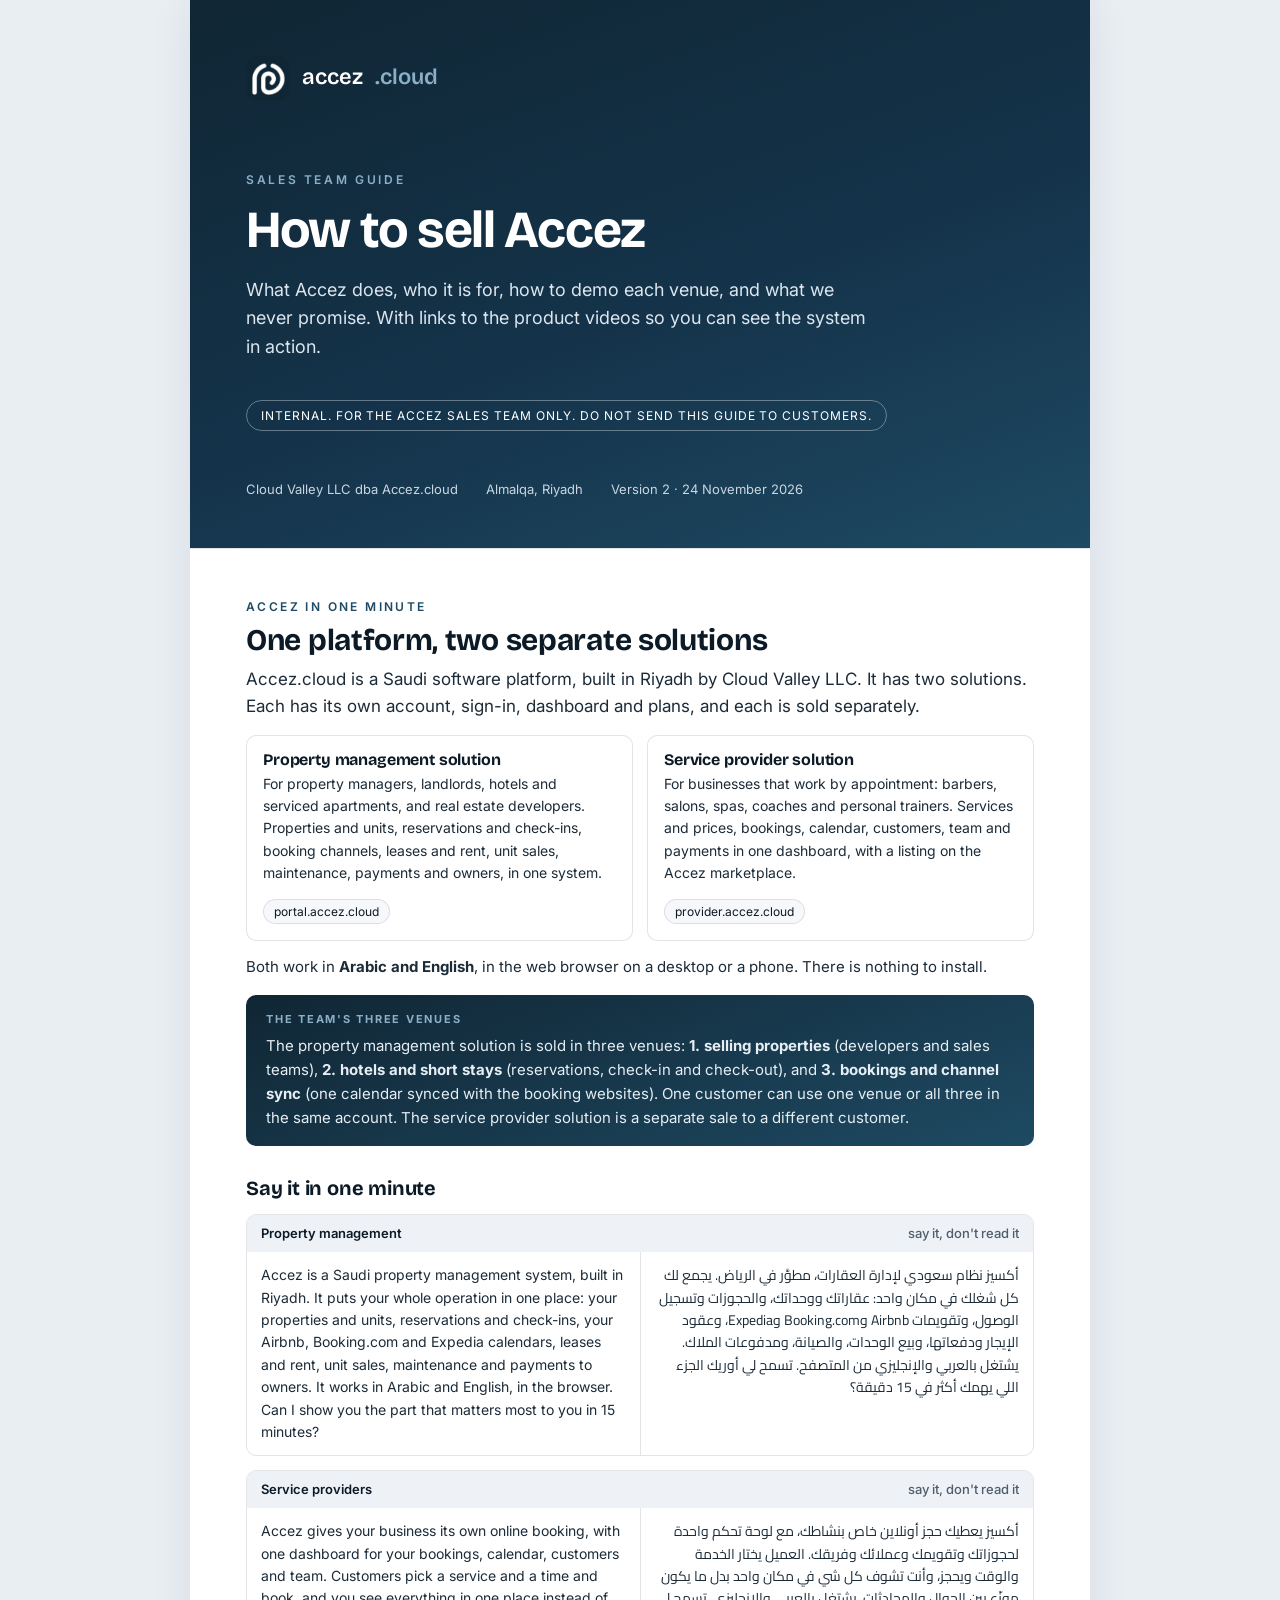
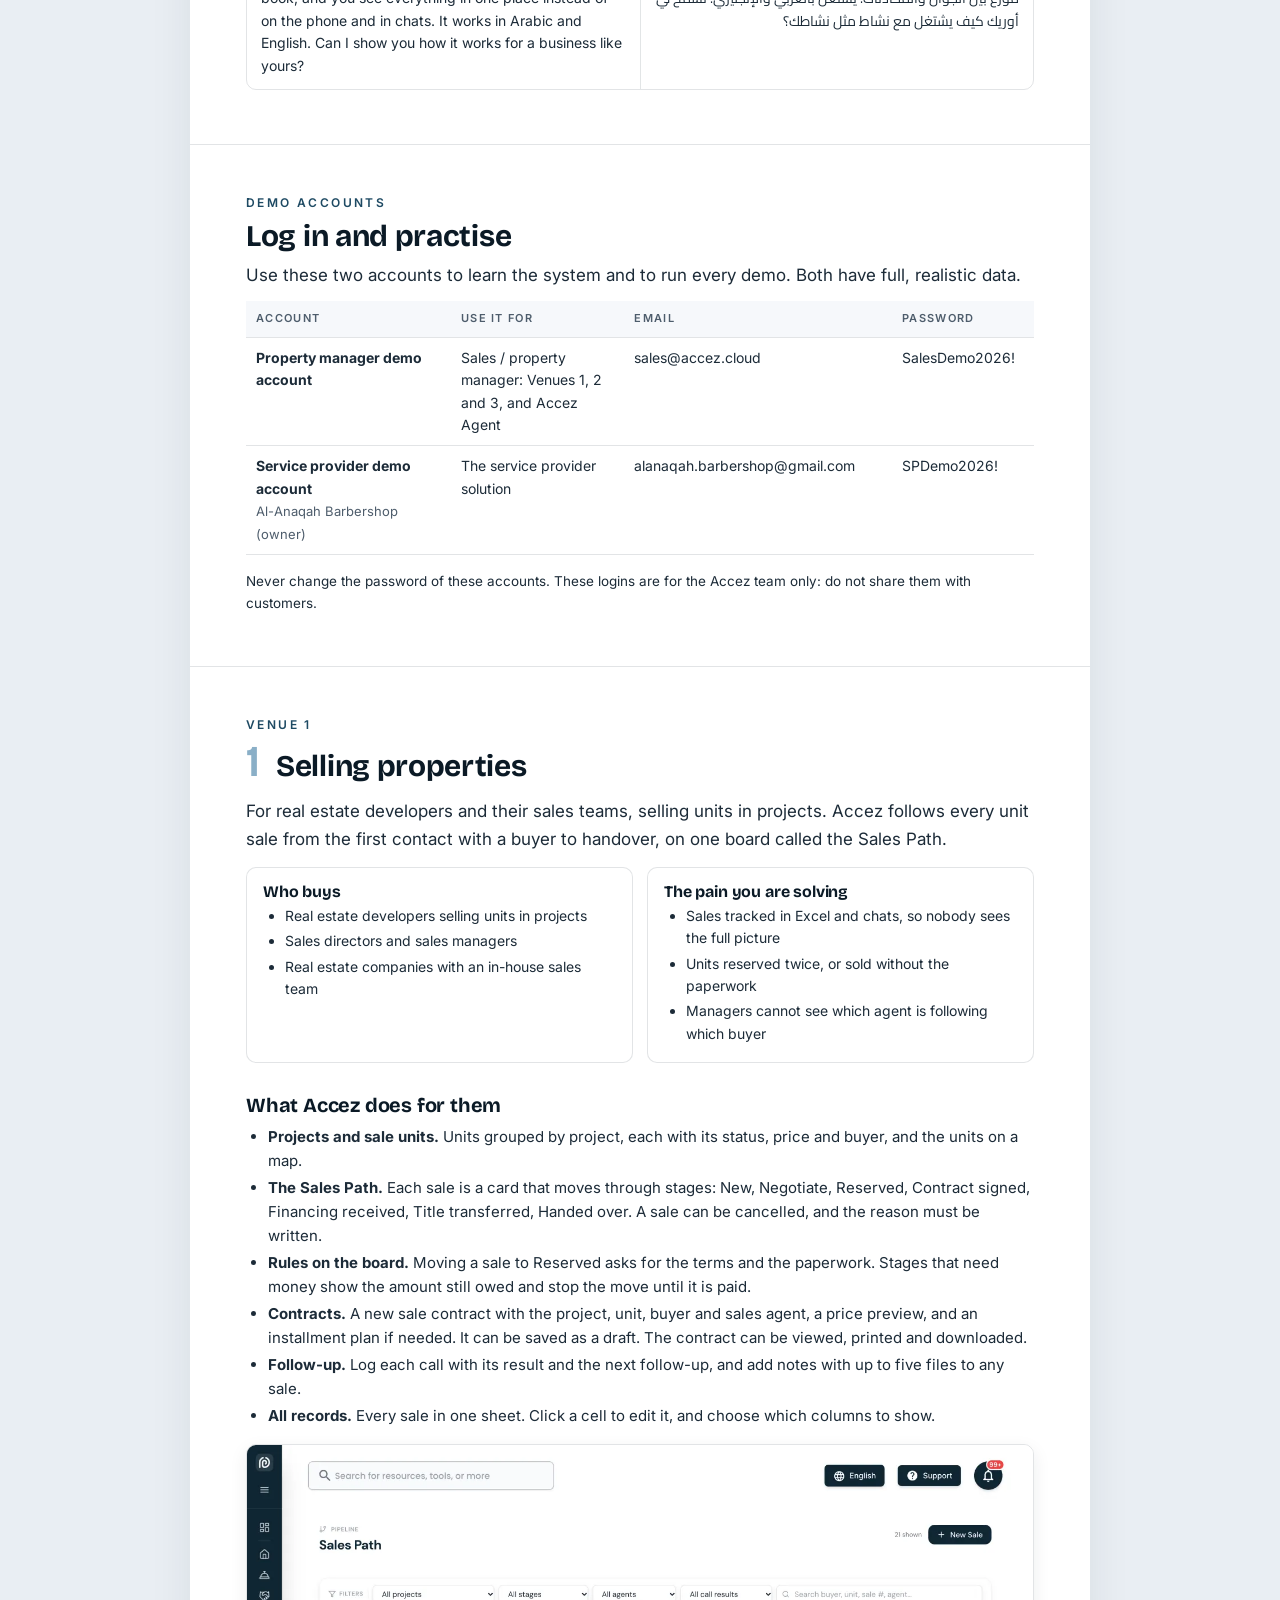
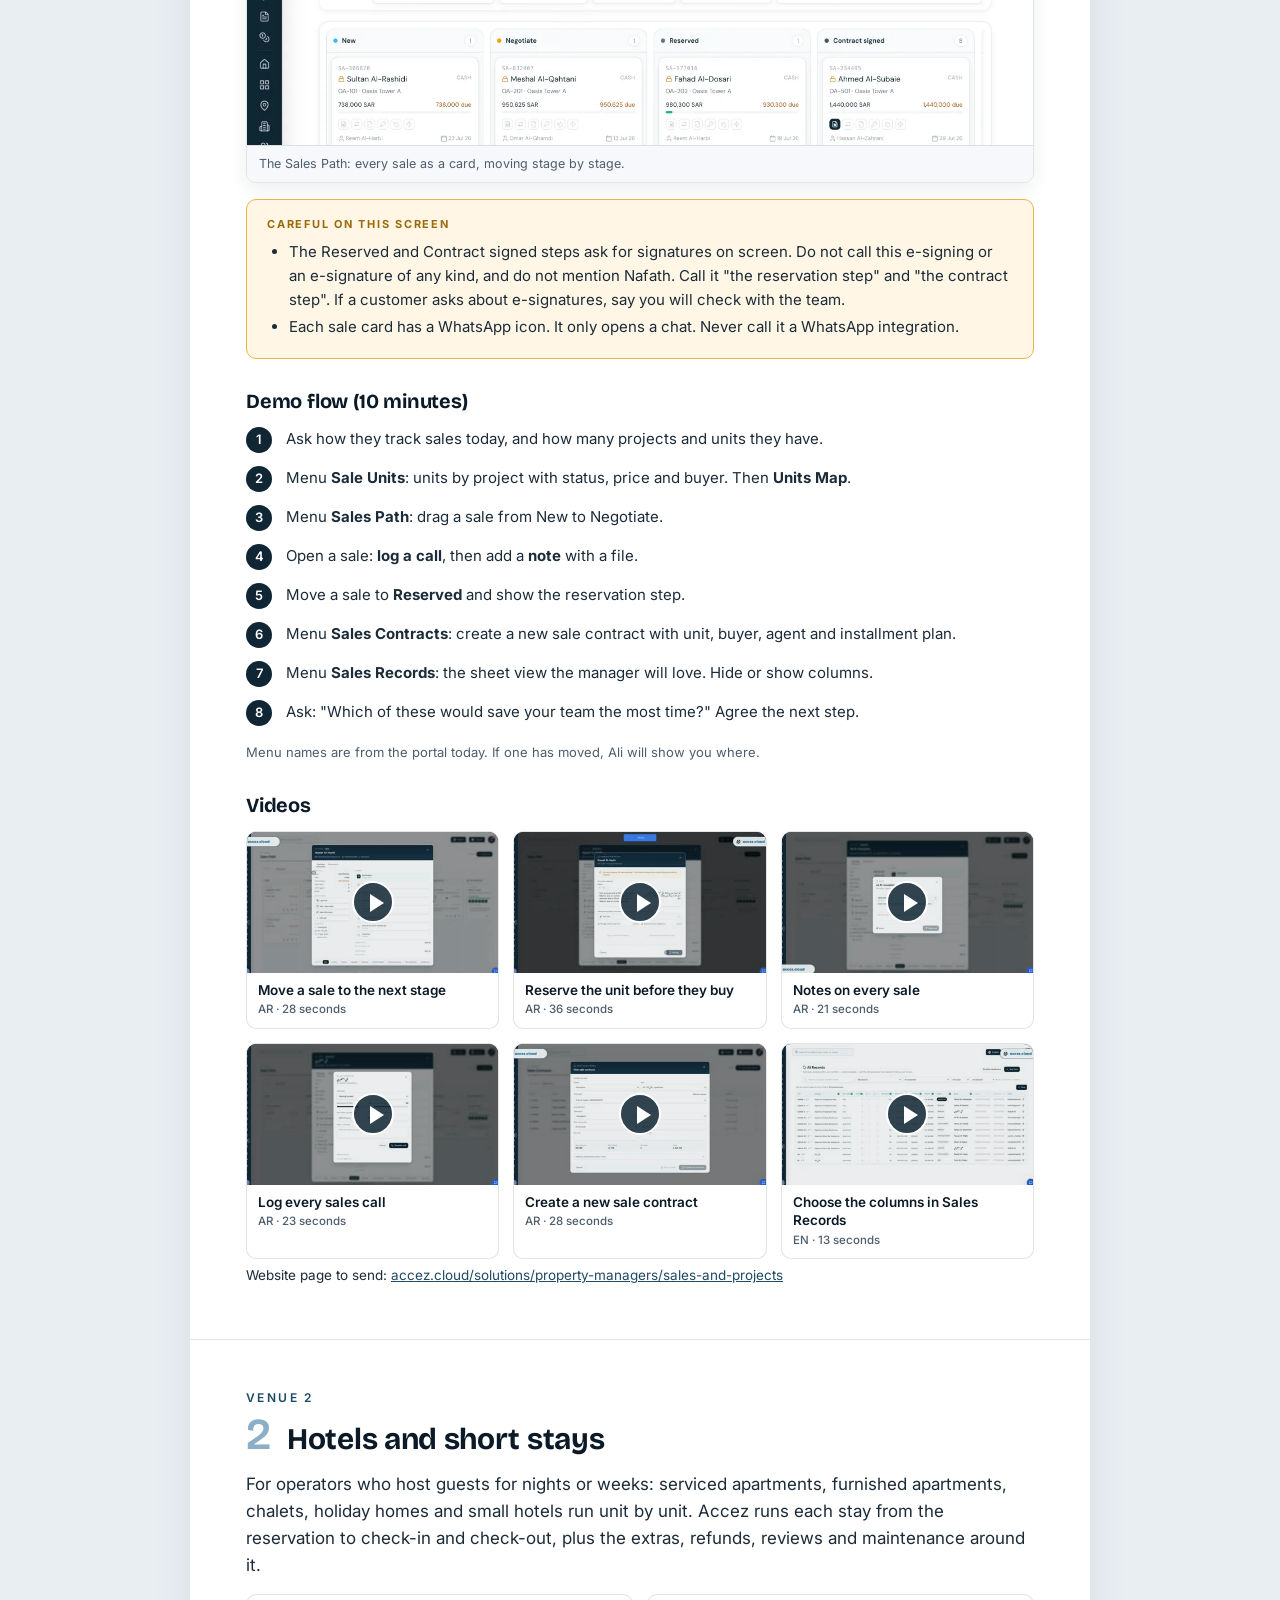
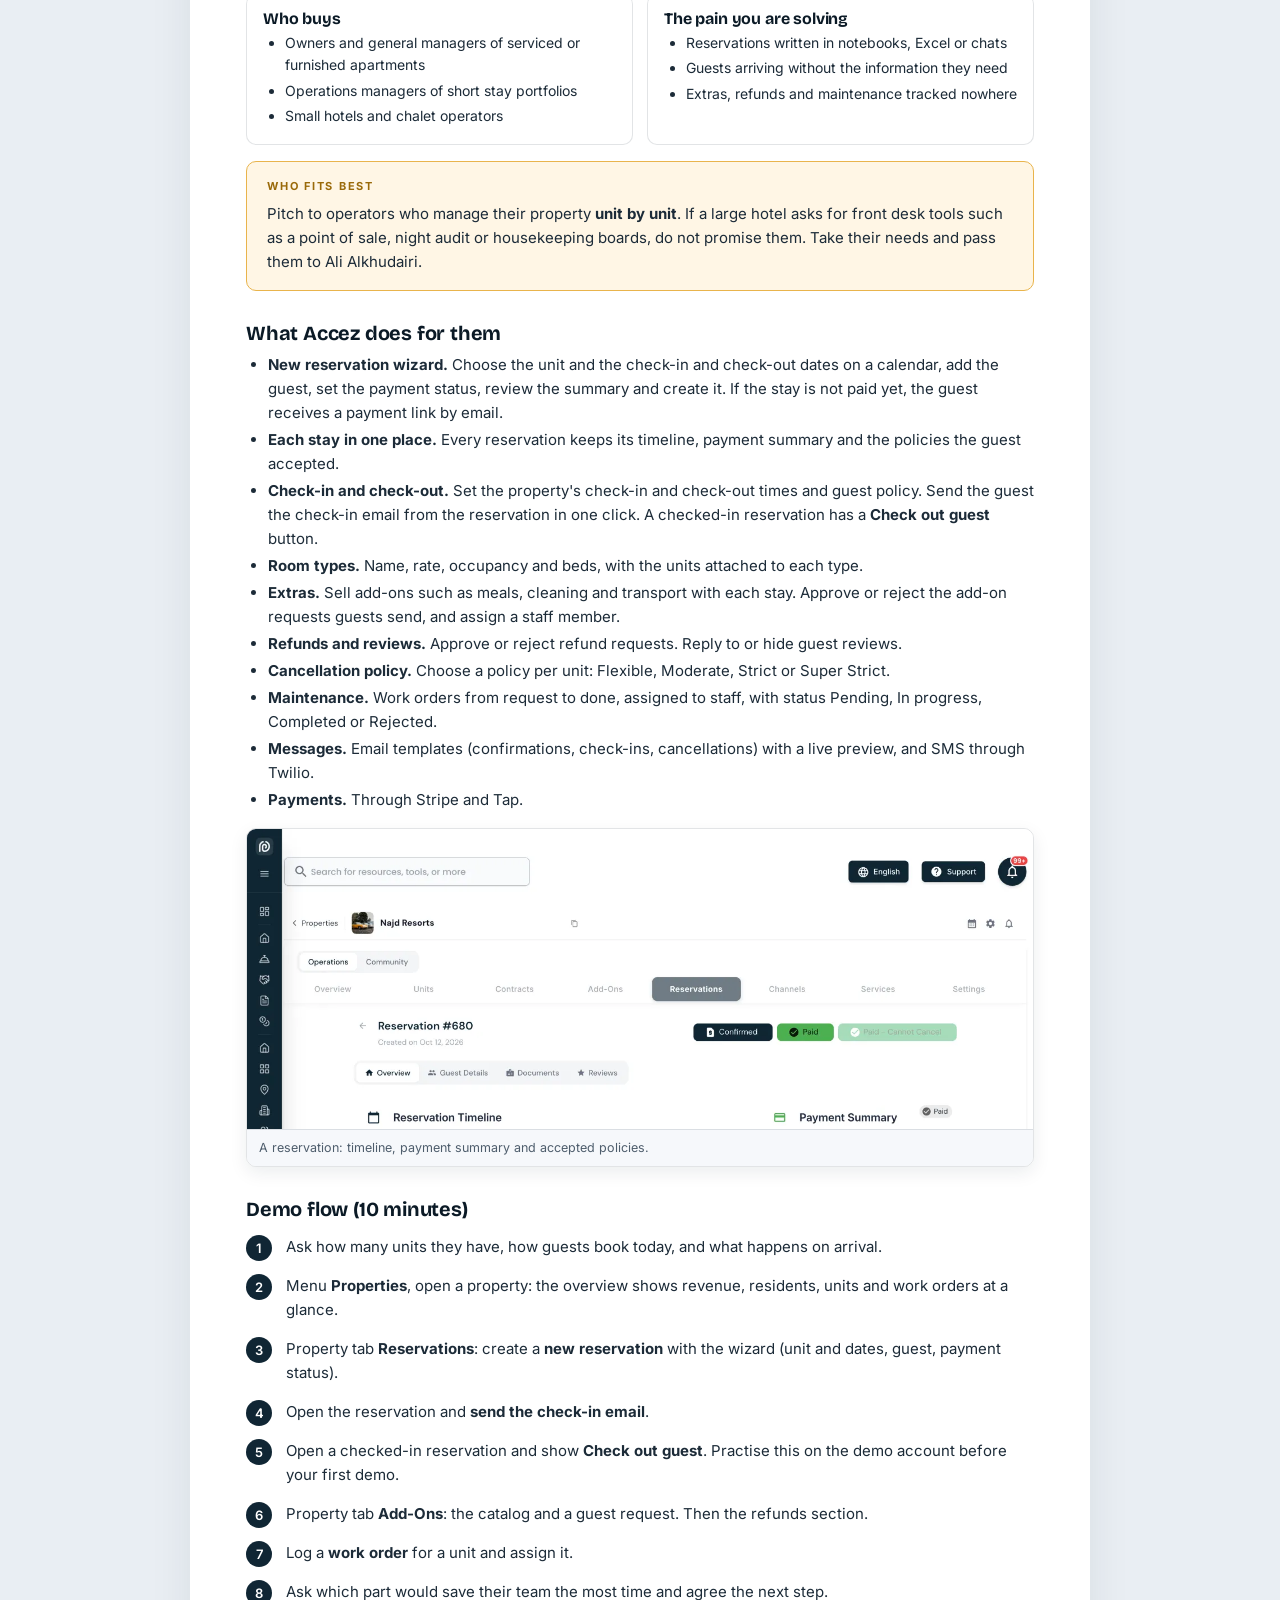
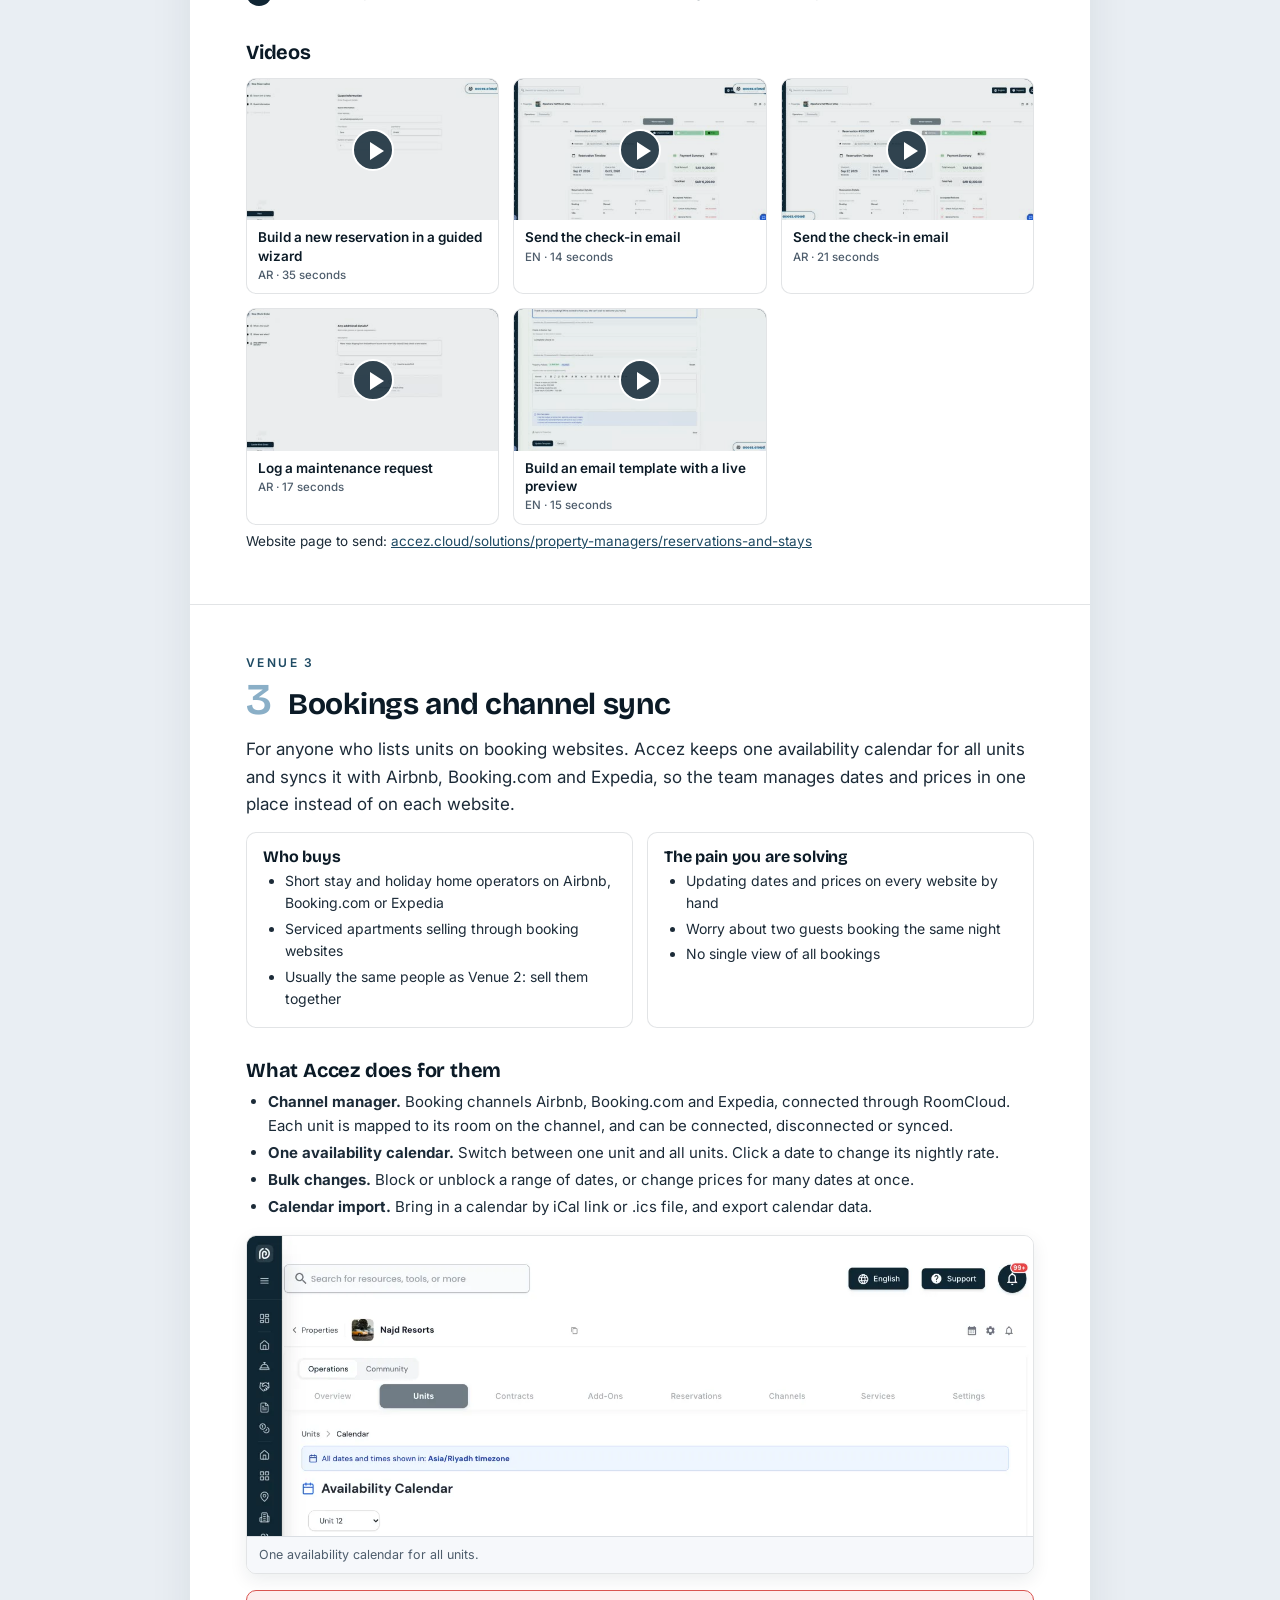
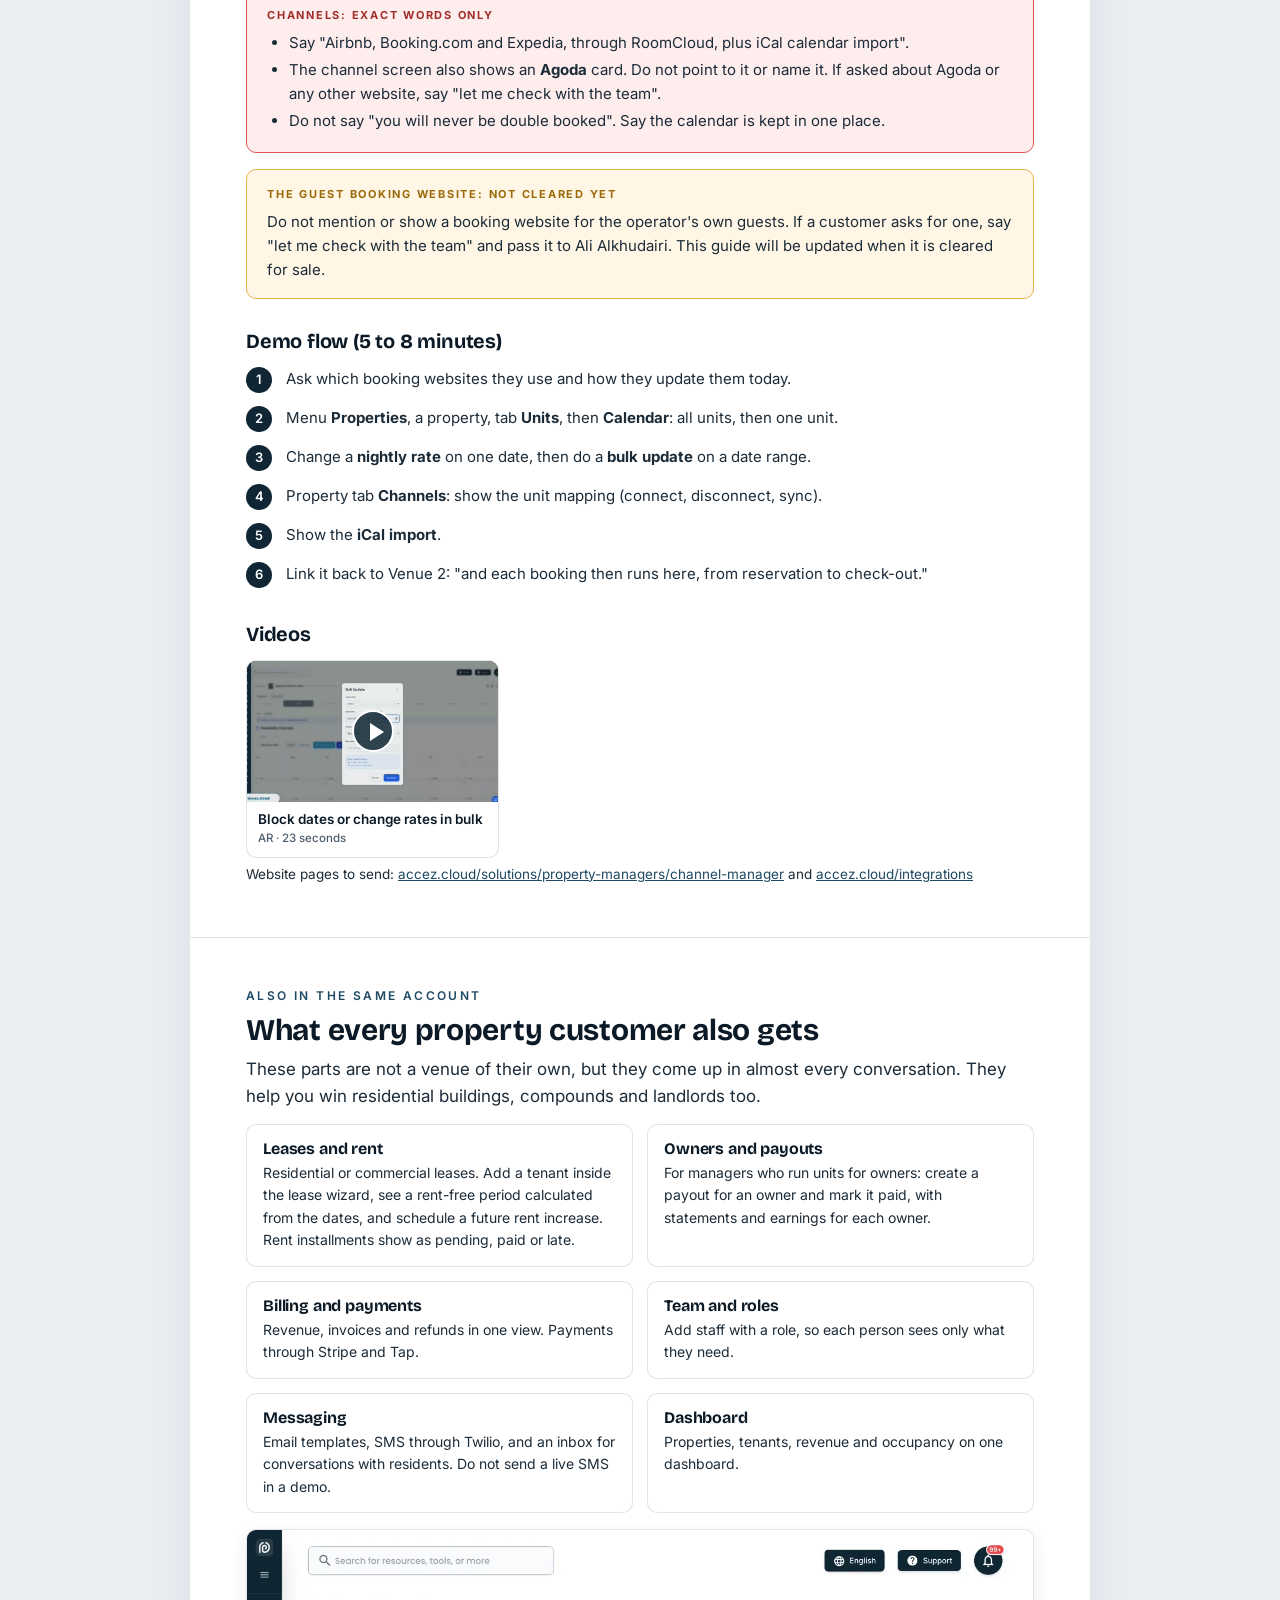
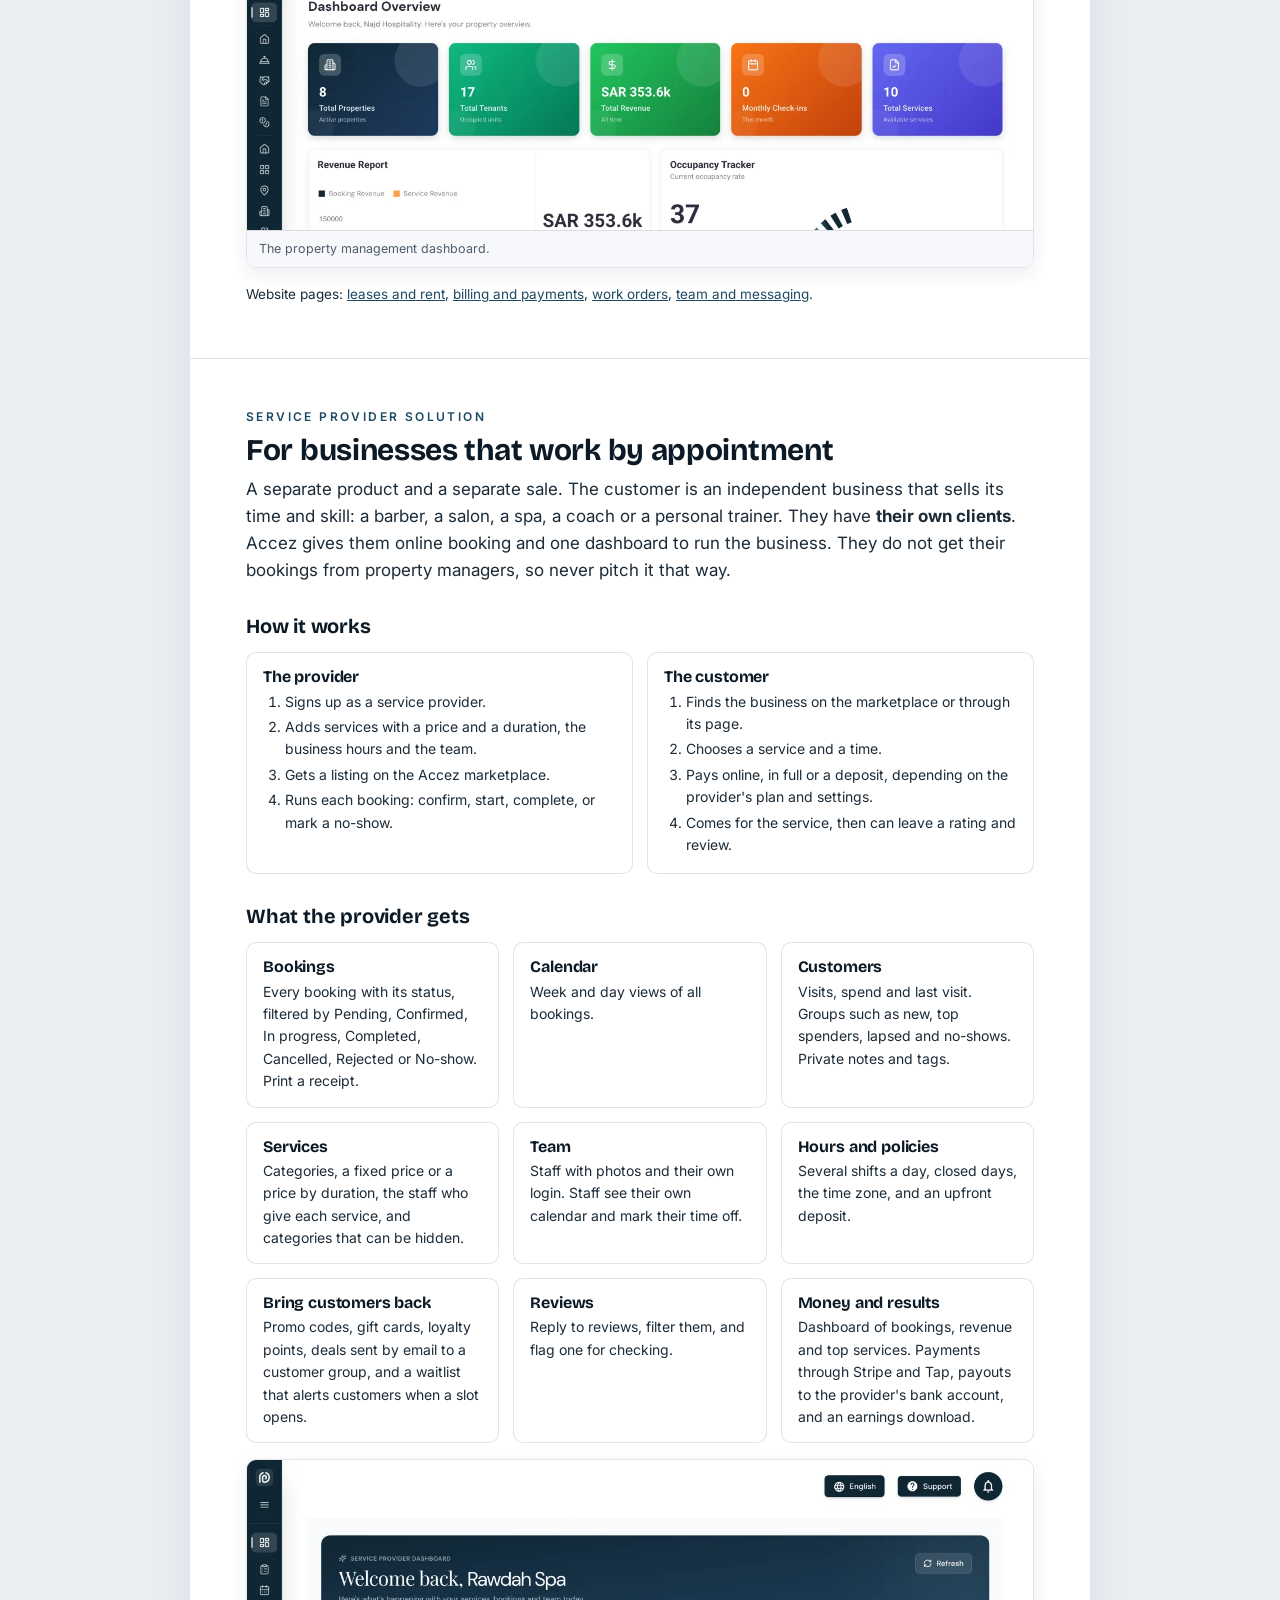
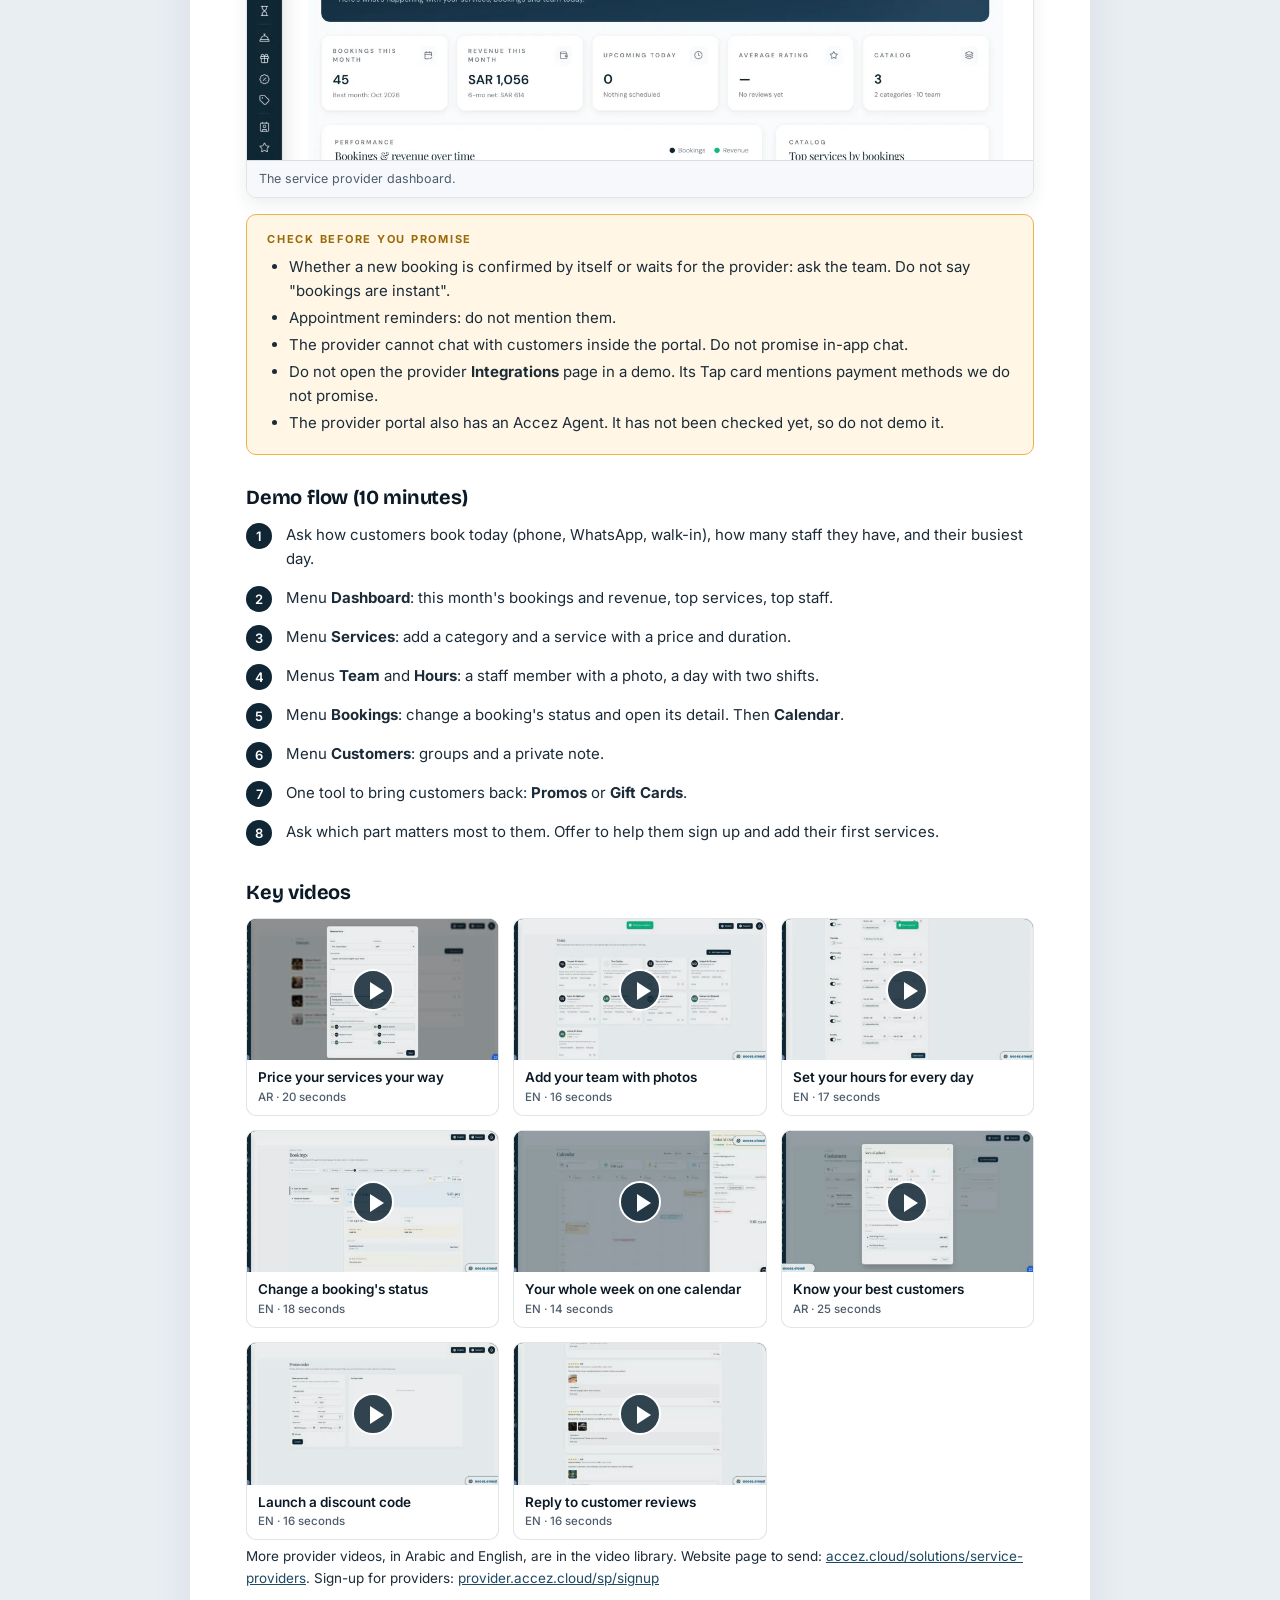
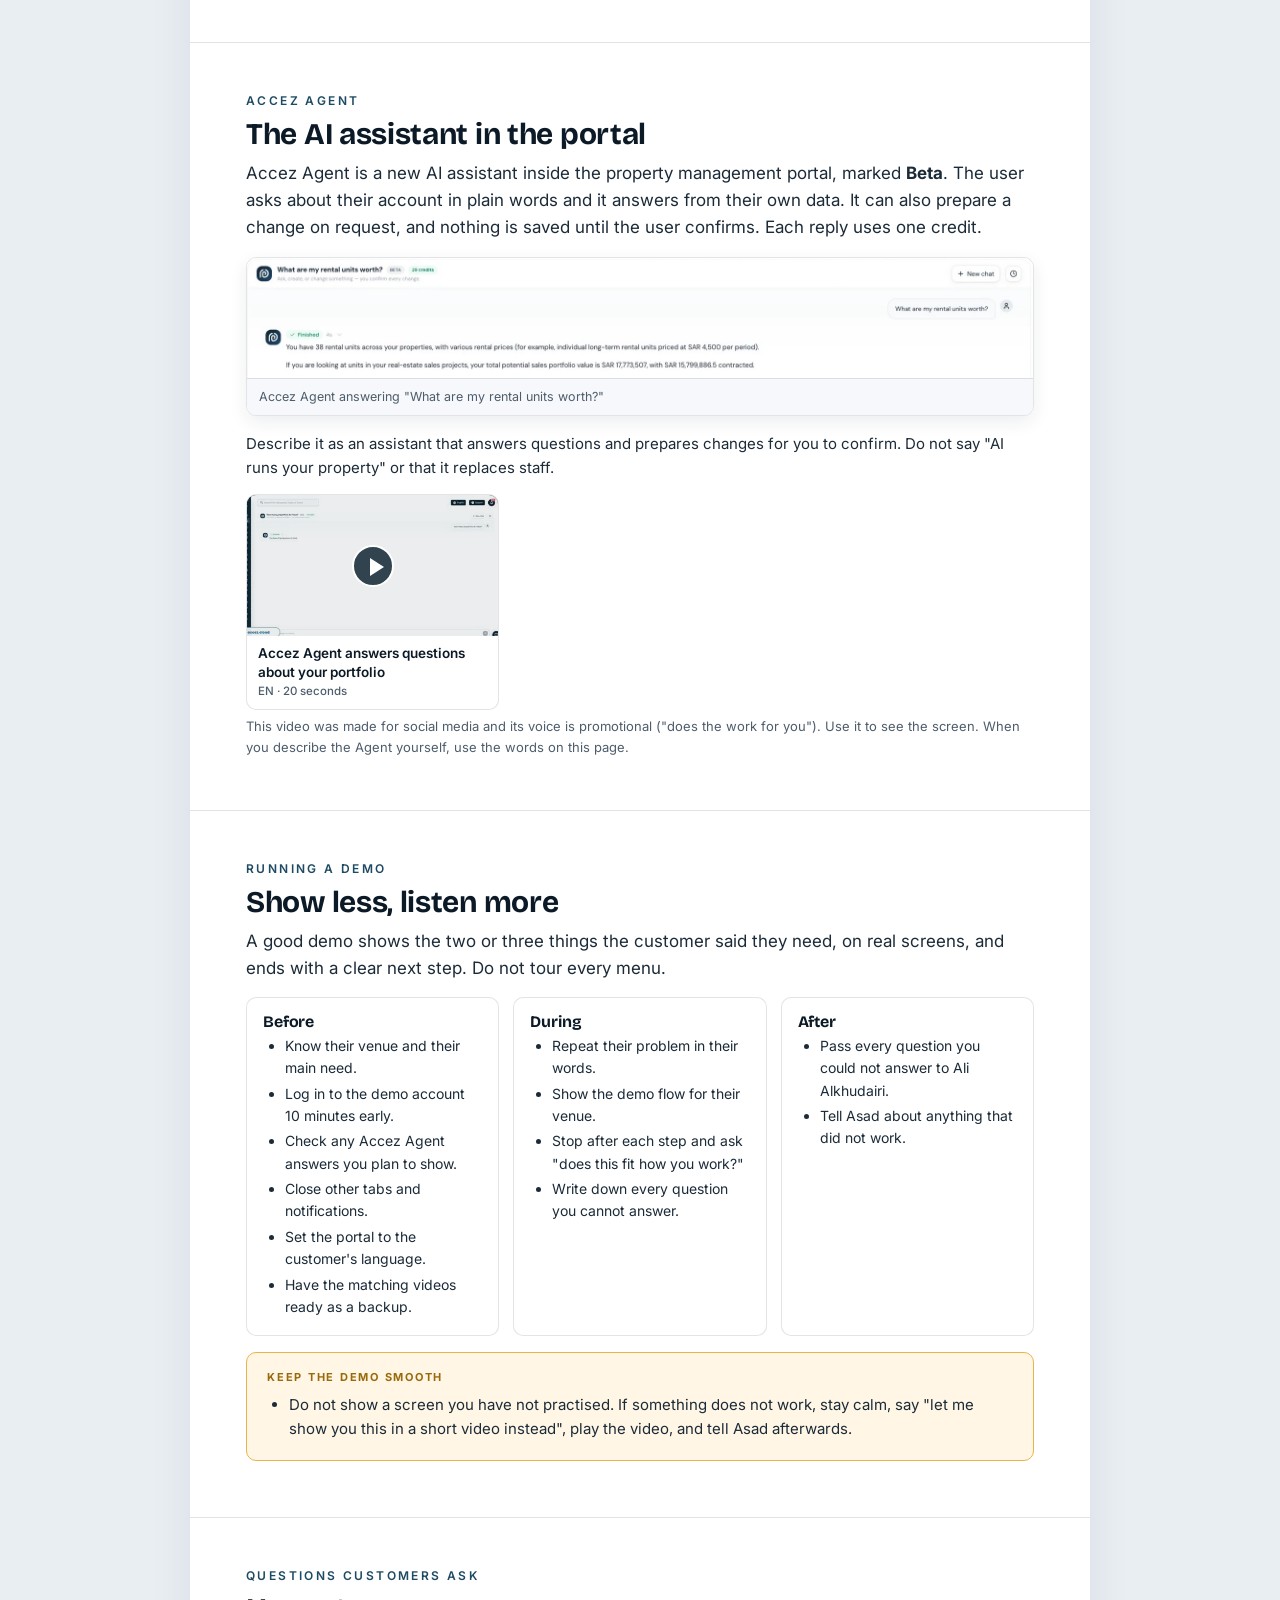
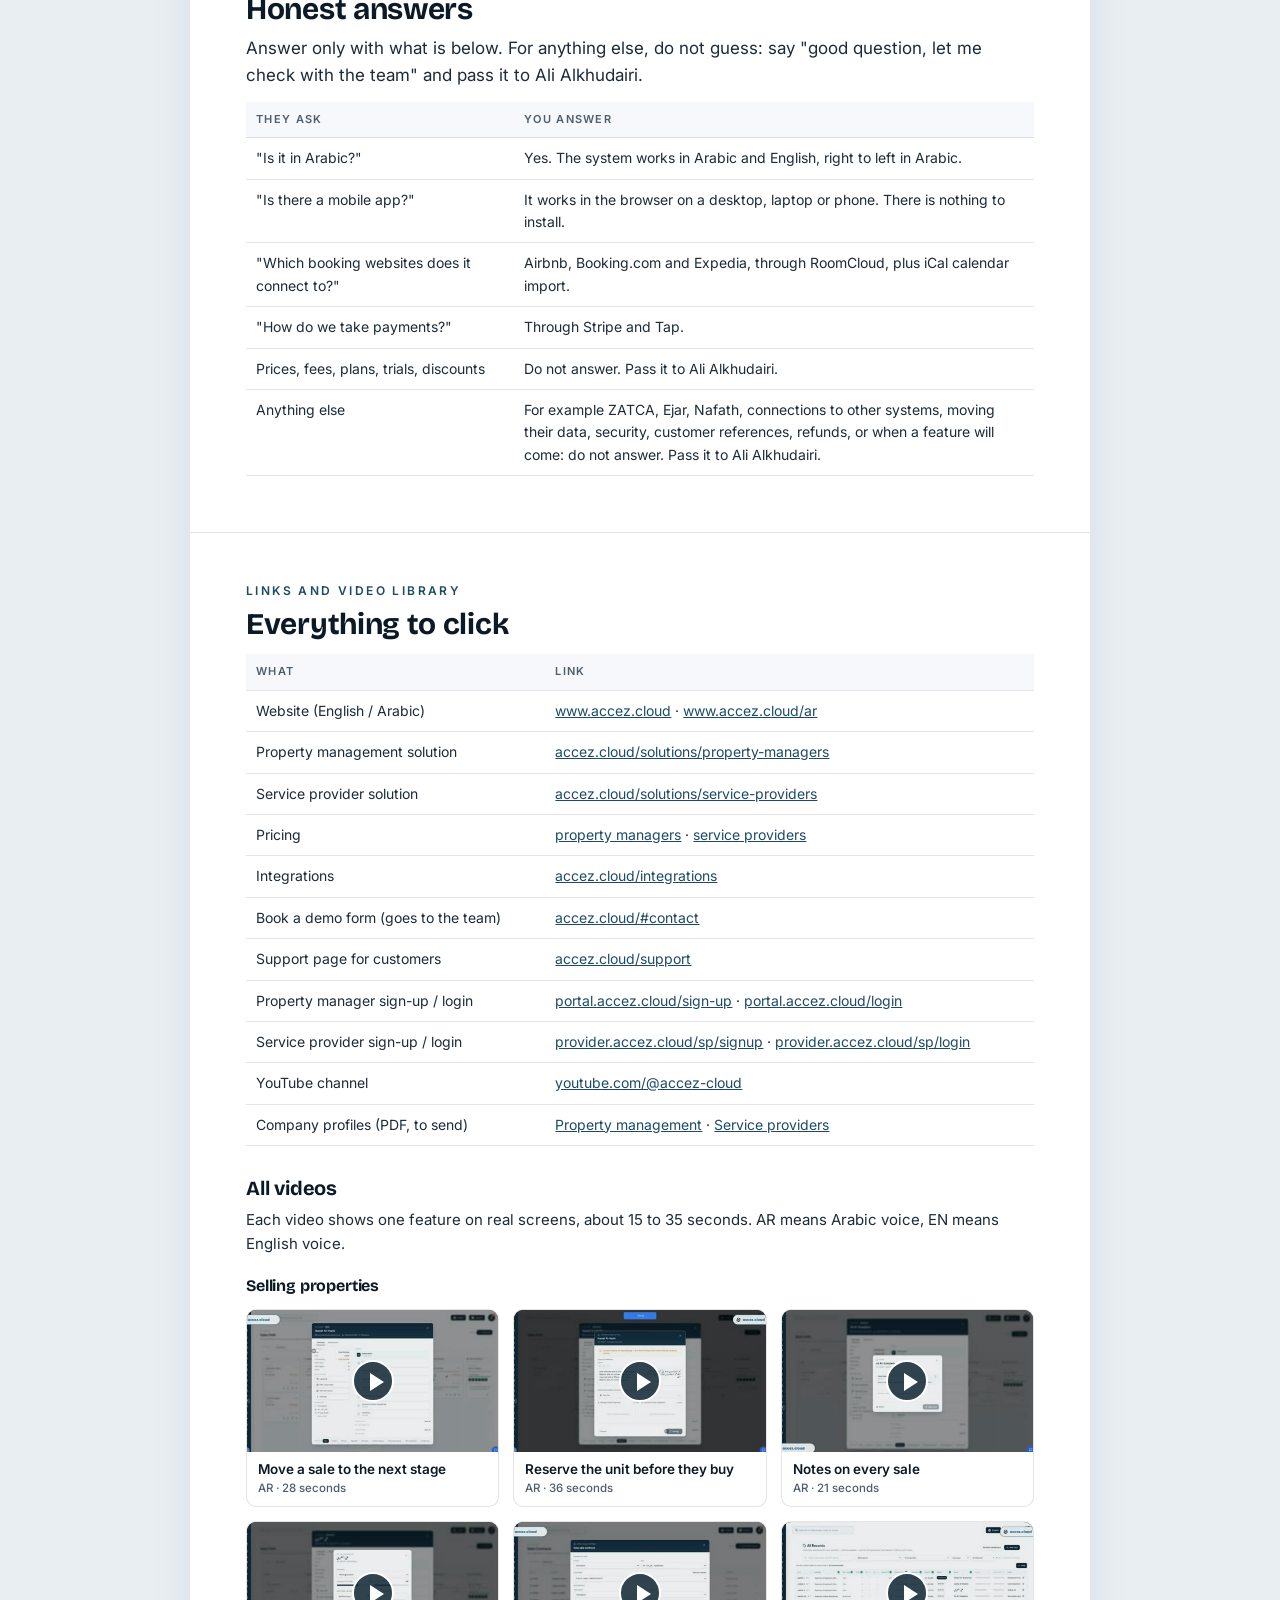
==== index.html @ d5d7dbd1 "Publish the sales guide as index.html with its screenshots and company profiles Co-Authored-By: Clau" ====
<!doctype html>
<html lang="en">
<head>
<meta charset="utf-8">
<meta name="viewport" content="width=device-width, initial-scale=1">
<title>Accez Sales Guide</title>
<link rel="stylesheet" href="assets/guide.css">
</head>
<body>
<div class="doc">

<!-- COVER -->
<header class="cover">
  <div class="brand"><img src="assets/accez-logo.png" alt="">accez<span>.cloud</span></div>
  <div class="eyebrow">Sales team guide</div>
  <h1>How to sell Accez</h1>
  <p class="lead">What Accez does, who it is for, how to demo each venue, and what we never promise. With links to the product videos so you can see the system in action.</p>
  <div class="internal">Internal. For the Accez sales team only. Do not send this guide to customers.</div>
  <div class="meta"><span>Cloud Valley LLC dba Accez.cloud</span><span>Almalqa, Riyadh</span><span>Version 2 · 24 November 2026</span></div>
</header>

<!-- ONE MINUTE -->
<section class="chapter newpage" id="one-minute">
  <div class="kicker">Accez in one minute</div>
  <h2>One platform, two separate solutions</h2>
  <p class="intro">Accez.cloud is a Saudi software platform, built in Riyadh by Cloud Valley LLC. It has two solutions. Each has its own account, sign-in, dashboard and plans, and each is sold separately.</p>

  <div class="grid2">
    <div class="card">
      <h4>Property management solution</h4>
      <p>For property managers, landlords, hotels and serviced apartments, and real estate developers. Properties and units, reservations and check-ins, booking channels, leases and rent, unit sales, maintenance, payments and owners, in one system.</p>
      <p style="margin:0"><span class="pill">portal.accez.cloud</span></p>
    </div>
    <div class="card">
      <h4>Service provider solution</h4>
      <p>For businesses that work by appointment: barbers, salons, spas, coaches and personal trainers. Services and prices, bookings, calendar, customers, team and payments in one dashboard, with a listing on the Accez marketplace.</p>
      <p style="margin:0"><span class="pill">provider.accez.cloud</span></p>
    </div>
  </div>
  <p>Both work in <b>Arabic and English</b>, in the web browser on a desktop or a phone. There is nothing to install.</p>

  <div class="box navy">
    <span class="label">The team's three venues</span>
    <p style="margin:0">The property management solution is sold in three venues: <b>1. selling properties</b> (developers and sales teams), <b>2. hotels and short stays</b> (reservations, check-in and check-out), and <b>3. bookings and channel sync</b> (one calendar synced with the booking websites). One customer can use one venue or all three in the same account. The service provider solution is a separate sale to a different customer.</p>
  </div>

  <h3>Say it in one minute</h3>
  <div class="tpl"><div class="head">Property management <span>say it, don't read it</span></div><div class="cols">
    <div>Accez is a Saudi property management system, built in Riyadh. It puts your whole operation in one place: your properties and units, reservations and check-ins, your Airbnb, Booking.com and Expedia calendars, leases and rent, unit sales, maintenance and payments to owners. It works in Arabic and English, in the browser. Can I show you the part that matters most to you in 15 minutes?</div>
    <div lang="ar">أكسيز نظام سعودي لإدارة العقارات، مطوَّر في الرياض. يجمع لك كل شغلك في مكان واحد: عقاراتك ووحداتك، والحجوزات وتسجيل الوصول، وتقويمات Airbnb وBooking.com وExpedia، وعقود الإيجار ودفعاتها، وبيع الوحدات، والصيانة، ومدفوعات الملاك. يشتغل بالعربي والإنجليزي من المتصفح. تسمح لي أوريك الجزء اللي يهمك أكثر في 15 دقيقة؟</div>
  </div></div>
  <div class="tpl"><div class="head">Service providers <span>say it, don't read it</span></div><div class="cols">
    <div>Accez gives your business its own online booking, with one dashboard for your bookings, calendar, customers and team. Customers pick a service and a time and book, and you see everything in one place instead of on the phone and in chats. It works in Arabic and English. Can I show you how it works for a business like yours?</div>
    <div lang="ar">أكسيز يعطيك حجز أونلاين خاص بنشاطك، مع لوحة تحكم واحدة لحجوزاتك وتقويمك وعملائك وفريقك. العميل يختار الخدمة والوقت ويحجز، وأنت تشوف كل شي في مكان واحد بدل ما يكون موزّع بين الجوال والمحادثات. يشتغل بالعربي والإنجليزي. تسمح لي أوريك كيف يشتغل مع نشاط مثل نشاطك؟</div>
  </div></div>
</section>

<!-- DEMO ACCOUNTS -->
<section class="chapter" id="accounts">
  <div class="kicker">Demo accounts</div>
  <h2>Log in and practise</h2>
  <p class="intro">Use these two accounts to learn the system and to run every demo. Both have full, realistic data.</p>
  <table>
    <tr><th style="width:26%">Account</th><th style="width:22%">Use it for</th><th>Email</th><th style="width:18%">Password</th></tr>
    <tr><td><b>Property manager demo account</b></td><td>Sales / property manager: Venues 1, 2 and 3, and Accez Agent</td><td>sales@accez.cloud</td><td>SalesDemo2026!</td></tr>
    <tr><td><b>Service provider demo account</b><br><span style="color:var(--muted);font-size:13px">Al-Anaqah Barbershop (owner)</span></td><td>The service provider solution</td><td>alanaqah.barbershop@gmail.com</td><td>SPDemo2026!</td></tr>
  </table>
  <p style="font-size:13.5px">Never change the password of these accounts. These logins are for the Accez team only: do not share them with customers.</p>
</section>

<!-- VENUE 1 -->
<section class="chapter newpage" id="venue1">
  <div class="kicker">Venue 1</div>
  <div class="venue"><span class="num">1</span><h2>Selling properties</h2></div>
  <p class="intro">For real estate developers and their sales teams, selling units in projects. Accez follows every unit sale from the first contact with a buyer to handover, on one board called the Sales Path.</p>

  <div class="grid2">
    <div class="card"><h4>Who buys</h4><ul><li>Real estate developers selling units in projects</li><li>Sales directors and sales managers</li><li>Real estate companies with an in-house sales team</li></ul></div>
    <div class="card"><h4>The pain you are solving</h4><ul><li>Sales tracked in Excel and chats, so nobody sees the full picture</li><li>Units reserved twice, or sold without the paperwork</li><li>Managers cannot see which agent is following which buyer</li></ul></div>
  </div>

  <h3>What Accez does for them</h3>
  <ul>
    <li><b>Projects and sale units.</b> Units grouped by project, each with its status, price and buyer, and the units on a map.</li>
    <li><b>The Sales Path.</b> Each sale is a card that moves through stages: New, Negotiate, Reserved, Contract signed, Financing received, Title transferred, Handed over. A sale can be cancelled, and the reason must be written.</li>
    <li><b>Rules on the board.</b> Moving a sale to Reserved asks for the terms and the paperwork. Stages that need money show the amount still owed and stop the move until it is paid.</li>
    <li><b>Contracts.</b> A new sale contract with the project, unit, buyer and sales agent, a price preview, and an installment plan if needed. It can be saved as a draft. The contract can be viewed, printed and downloaded.</li>
    <li><b>Follow-up.</b> Log each call with its result and the next follow-up, and add notes with up to five files to any sale.</li>
    <li><b>All records.</b> Every sale in one sheet. Click a cell to edit it, and choose which columns to show.</li>
  </ul>
  <div class="shot"><img src="assets/shots/pm-en-sales-path.webp" alt=""><div class="caption">The Sales Path: every sale as a card, moving stage by stage.</div></div>

  <div class="box warn"><span class="label">Careful on this screen</span><ul style="margin:0"><li>The Reserved and Contract signed steps ask for signatures on screen. Do not call this e-signing or an e-signature of any kind, and do not mention Nafath. Call it "the reservation step" and "the contract step". If a customer asks about e-signatures, say you will check with the team.</li><li>Each sale card has a WhatsApp icon. It only opens a chat. Never call it a WhatsApp integration.</li></ul></div>

  <h3>Demo flow (10 minutes)</h3>
  <ol class="steps">
    <li>Ask how they track sales today, and how many projects and units they have.</li>
    <li>Menu <b>Sale Units</b>: units by project with status, price and buyer. Then <b>Units Map</b>.</li>
    <li>Menu <b>Sales Path</b>: drag a sale from New to Negotiate.</li>
    <li>Open a sale: <b>log a call</b>, then add a <b>note</b> with a file.</li>
    <li>Move a sale to <b>Reserved</b> and show the reservation step.</li>
    <li>Menu <b>Sales Contracts</b>: create a new sale contract with unit, buyer, agent and installment plan.</li>
    <li>Menu <b>Sales Records</b>: the sheet view the manager will love. Hide or show columns.</li>
    <li>Ask: "Which of these would save your team the most time?" Agree the next step.</li>
  </ol>
  <p style="font-size:13px;color:var(--muted)">Menu names are from the portal today. If one has moved, Ali will show you where.</p>

  <h3>Videos</h3>
  <div class="videos">
    <a class="vid" href="videos/pm-02-sale-stages-ar.mp4"><span class="thumb"><img src="assets/thumbs/pm-02-sale-stages-ar.jpg" alt=""><span class="play"></span></span><span class="vt">Move a sale to the next stage<span class="vm">AR · 28 seconds</span></span></a>
    <a class="vid" href="videos/pm-03-reserve-unit-ar.mp4"><span class="thumb"><img src="assets/thumbs/pm-03-reserve-unit-ar.jpg" alt=""><span class="play"></span></span><span class="vt">Reserve the unit before they buy<span class="vm">AR · 36 seconds</span></span></a>
    <a class="vid" href="videos/pm-04-sale-notes-ar.mp4"><span class="thumb"><img src="assets/thumbs/pm-04-sale-notes-ar.jpg" alt=""><span class="play"></span></span><span class="vt">Notes on every sale<span class="vm">AR · 21 seconds</span></span></a>
    <a class="vid" href="videos/pm-07-log-a-call-ar.mp4"><span class="thumb"><img src="assets/thumbs/pm-07-log-a-call-ar.jpg" alt=""><span class="play"></span></span><span class="vt">Log every sales call<span class="vm">AR · 23 seconds</span></span></a>
    <a class="vid" href="videos/pm-15-new-sale-contract-ar.mp4"><span class="thumb"><img src="assets/thumbs/pm-15-new-sale-contract-ar.jpg" alt=""><span class="play"></span></span><span class="vt">Create a new sale contract<span class="vm">AR · 28 seconds</span></span></a>
    <a class="vid" href="videos/pm-16-spreadsheet-columns-en.mp4"><span class="thumb"><img src="assets/thumbs/pm-16-spreadsheet-columns-en.jpg" alt=""><span class="play"></span></span><span class="vt">Choose the columns in Sales Records<span class="vm">EN · 13 seconds</span></span></a>
  </div>
  <p style="font-size:13.5px">Website page to send: <a href="https://www.accez.cloud/solutions/property-managers/sales-and-projects/">accez.cloud/solutions/property-managers/sales-and-projects</a></p>
</section>

<!-- VENUE 2 -->
<section class="chapter newpage" id="venue2">
  <div class="kicker">Venue 2</div>
  <div class="venue"><span class="num">2</span><h2>Hotels and short stays</h2></div>
  <p class="intro">For operators who host guests for nights or weeks: serviced apartments, furnished apartments, chalets, holiday homes and small hotels run unit by unit. Accez runs each stay from the reservation to check-in and check-out, plus the extras, refunds, reviews and maintenance around it.</p>

  <div class="grid2">
    <div class="card"><h4>Who buys</h4><ul><li>Owners and general managers of serviced or furnished apartments</li><li>Operations managers of short stay portfolios</li><li>Small hotels and chalet operators</li></ul></div>
    <div class="card"><h4>The pain you are solving</h4><ul><li>Reservations written in notebooks, Excel or chats</li><li>Guests arriving without the information they need</li><li>Extras, refunds and maintenance tracked nowhere</li></ul></div>
  </div>

  <div class="box warn"><span class="label">Who fits best</span><p style="margin:0">Pitch to operators who manage their property <b>unit by unit</b>. If a large hotel asks for front desk tools such as a point of sale, night audit or housekeeping boards, do not promise them. Take their needs and pass them to Ali Alkhudairi.</p></div>

  <h3>What Accez does for them</h3>
  <ul>
    <li><b>New reservation wizard.</b> Choose the unit and the check-in and check-out dates on a calendar, add the guest, set the payment status, review the summary and create it. If the stay is not paid yet, the guest receives a payment link by email.</li>
    <li><b>Each stay in one place.</b> Every reservation keeps its timeline, payment summary and the policies the guest accepted.</li>
    <li><b>Check-in and check-out.</b> Set the property's check-in and check-out times and guest policy. Send the guest the check-in email from the reservation in one click. A checked-in reservation has a <b>Check out guest</b> button.</li>
    <li><b>Room types.</b> Name, rate, occupancy and beds, with the units attached to each type.</li>
    <li><b>Extras.</b> Sell add-ons such as meals, cleaning and transport with each stay. Approve or reject the add-on requests guests send, and assign a staff member.</li>
    <li><b>Refunds and reviews.</b> Approve or reject refund requests. Reply to or hide guest reviews.</li>
    <li><b>Cancellation policy.</b> Choose a policy per unit: Flexible, Moderate, Strict or Super Strict.</li>
    <li><b>Maintenance.</b> Work orders from request to done, assigned to staff, with status Pending, In progress, Completed or Rejected.</li>
    <li><b>Messages.</b> Email templates (confirmations, check-ins, cancellations) with a live preview, and SMS through Twilio.</li>
    <li><b>Payments.</b> Through Stripe and Tap.</li>
  </ul>
  <div class="shot"><img src="assets/shots/pm-en-reservation.webp" alt=""><div class="caption">A reservation: timeline, payment summary and accepted policies.</div></div>

  <h3>Demo flow (10 minutes)</h3>
  <ol class="steps">
    <li>Ask how many units they have, how guests book today, and what happens on arrival.</li>
    <li>Menu <b>Properties</b>, open a property: the overview shows revenue, residents, units and work orders at a glance.</li>
    <li>Property tab <b>Reservations</b>: create a <b>new reservation</b> with the wizard (unit and dates, guest, payment status).</li>
    <li>Open the reservation and <b>send the check-in email</b>.</li>
    <li>Open a checked-in reservation and show <b>Check out guest</b>. Practise this on the demo account before your first demo.</li>
    <li>Property tab <b>Add-Ons</b>: the catalog and a guest request. Then the refunds section.</li>
    <li>Log a <b>work order</b> for a unit and assign it.</li>
    <li>Ask which part would save their team the most time and agree the next step.</li>
  </ol>

  <h3>Videos</h3>
  <div class="videos">
    <a class="vid" href="videos/pm-17-new-reservation-wizard-ar.mp4"><span class="thumb"><img src="assets/thumbs/pm-17-new-reservation-wizard-ar.jpg" alt=""><span class="play"></span></span><span class="vt">Build a new reservation in a guided wizard<span class="vm">AR · 35 seconds</span></span></a>
    <a class="vid" href="videos/pm-06-check-in-out-en.mp4"><span class="thumb"><img src="assets/thumbs/pm-06-check-in-out-en.jpg" alt=""><span class="play"></span></span><span class="vt">Send the check-in email<span class="vm">EN · 14 seconds</span></span></a>
    <a class="vid" href="videos/pm-06-check-in-out-ar.mp4"><span class="thumb"><img src="assets/thumbs/pm-06-check-in-out-ar.jpg" alt=""><span class="play"></span></span><span class="vt">Send the check-in email<span class="vm">AR · 21 seconds</span></span></a>
    <a class="vid" href="videos/pm-09-maintenance-work-order-ar.mp4"><span class="thumb"><img src="assets/thumbs/pm-09-maintenance-work-order-ar.jpg" alt=""><span class="play"></span></span><span class="vt">Log a maintenance request<span class="vm">AR · 17 seconds</span></span></a>
    <a class="vid" href="videos/pm-14-email-template-en.mp4"><span class="thumb"><img src="assets/thumbs/pm-14-email-template-en.jpg" alt=""><span class="play"></span></span><span class="vt">Build an email template with a live preview<span class="vm">EN · 15 seconds</span></span></a>
  </div>
  <p style="font-size:13.5px">Website page to send: <a href="https://www.accez.cloud/solutions/property-managers/reservations-and-stays/">accez.cloud/solutions/property-managers/reservations-and-stays</a></p>
</section>

<!-- VENUE 3 -->
<section class="chapter newpage" id="venue3">
  <div class="kicker">Venue 3</div>
  <div class="venue"><span class="num">3</span><h2>Bookings and channel sync</h2></div>
  <p class="intro">For anyone who lists units on booking websites. Accez keeps one availability calendar for all units and syncs it with Airbnb, Booking.com and Expedia, so the team manages dates and prices in one place instead of on each website.</p>

  <div class="grid2">
    <div class="card"><h4>Who buys</h4><ul><li>Short stay and holiday home operators on Airbnb, Booking.com or Expedia</li><li>Serviced apartments selling through booking websites</li><li>Usually the same people as Venue 2: sell them together</li></ul></div>
    <div class="card"><h4>The pain you are solving</h4><ul><li>Updating dates and prices on every website by hand</li><li>Worry about two guests booking the same night</li><li>No single view of all bookings</li></ul></div>
  </div>

  <h3>What Accez does for them</h3>
  <ul>
    <li><b>Channel manager.</b> Booking channels Airbnb, Booking.com and Expedia, connected through RoomCloud. Each unit is mapped to its room on the channel, and can be connected, disconnected or synced.</li>
    <li><b>One availability calendar.</b> Switch between one unit and all units. Click a date to change its nightly rate.</li>
    <li><b>Bulk changes.</b> Block or unblock a range of dates, or change prices for many dates at once.</li>
    <li><b>Calendar import.</b> Bring in a calendar by iCal link or .ics file, and export calendar data.</li>
  </ul>
  <div class="shot"><img src="assets/shots/pm-en-availability-calendar.webp" alt=""><div class="caption">One availability calendar for all units.</div></div>

  <div class="box stop"><span class="label">Channels: exact words only</span><ul style="margin:0"><li>Say "Airbnb, Booking.com and Expedia, through RoomCloud, plus iCal calendar import".</li><li>The channel screen also shows an <b>Agoda</b> card. Do not point to it or name it. If asked about Agoda or any other website, say "let me check with the team".</li><li>Do not say "you will never be double booked". Say the calendar is kept in one place.</li></ul></div>

  <div class="box warn"><span class="label">The guest booking website: not cleared yet</span><p style="margin:0">Do not mention or show a booking website for the operator's own guests. If a customer asks for one, say "let me check with the team" and pass it to Ali Alkhudairi. This guide will be updated when it is cleared for sale.</p></div>

  <h3>Demo flow (5 to 8 minutes)</h3>
  <ol class="steps">
    <li>Ask which booking websites they use and how they update them today.</li>
    <li>Menu <b>Properties</b>, a property, tab <b>Units</b>, then <b>Calendar</b>: all units, then one unit.</li>
    <li>Change a <b>nightly rate</b> on one date, then do a <b>bulk update</b> on a date range.</li>
    <li>Property tab <b>Channels</b>: show the unit mapping (connect, disconnect, sync).</li>
    <li>Show the <b>iCal import</b>.</li>
    <li>Link it back to Venue 2: "and each booking then runs here, from reservation to check-out."</li>
  </ol>

  <h3>Videos</h3>
  <div class="videos">
    <a class="vid" href="videos/pm-08-calendar-bulk-update-ar.mp4"><span class="thumb"><img src="assets/thumbs/pm-08-calendar-bulk-update-ar.jpg" alt=""><span class="play"></span></span><span class="vt">Block dates or change rates in bulk<span class="vm">AR · 23 seconds</span></span></a>
  </div>
  <p style="font-size:13.5px">Website pages to send: <a href="https://www.accez.cloud/solutions/property-managers/channel-manager/">accez.cloud/solutions/property-managers/channel-manager</a> and <a href="https://www.accez.cloud/integrations/">accez.cloud/integrations</a></p>
</section>

<!-- ALSO -->
<section class="chapter" id="also">
  <div class="kicker">Also in the same account</div>
  <h2>What every property customer also gets</h2>
  <p class="intro">These parts are not a venue of their own, but they come up in almost every conversation. They help you win residential buildings, compounds and landlords too.</p>
  <div class="grid2">
    <div class="card"><h4>Leases and rent</h4><p>Residential or commercial leases. Add a tenant inside the lease wizard, see a rent-free period calculated from the dates, and schedule a future rent increase. Rent installments show as pending, paid or late.</p></div>
    <div class="card"><h4>Owners and payouts</h4><p>For managers who run units for owners: create a payout for an owner and mark it paid, with statements and earnings for each owner.</p></div>
    <div class="card"><h4>Billing and payments</h4><p>Revenue, invoices and refunds in one view. Payments through Stripe and Tap.</p></div>
    <div class="card"><h4>Team and roles</h4><p>Add staff with a role, so each person sees only what they need.</p></div>
    <div class="card"><h4>Messaging</h4><p>Email templates, SMS through Twilio, and an inbox for conversations with residents. Do not send a live SMS in a demo.</p></div>
    <div class="card"><h4>Dashboard</h4><p>Properties, tenants, revenue and occupancy on one dashboard.</p></div>
  </div>
  <div class="shot"><img src="assets/shots/pm-en-dashboard.webp" alt=""><div class="caption">The property management dashboard.</div></div>
  <p style="font-size:13.5px">Website pages: <a href="https://www.accez.cloud/solutions/property-managers/leases-and-rent/">leases and rent</a>, <a href="https://www.accez.cloud/solutions/property-managers/billing-and-payments/">billing and payments</a>, <a href="https://www.accez.cloud/solutions/property-managers/maintenance-work-orders/">work orders</a>, <a href="https://www.accez.cloud/solutions/property-managers/team-and-messaging/">team and messaging</a>.</p>
</section>

<!-- SERVICE PROVIDERS -->
<section class="chapter newpage" id="sp">
  <div class="kicker">Service provider solution</div>
  <h2>For businesses that work by appointment</h2>
  <p class="intro">A separate product and a separate sale. The customer is an independent business that sells its time and skill: a barber, a salon, a spa, a coach or a personal trainer. They have <b>their own clients</b>. Accez gives them online booking and one dashboard to run the business. They do not get their bookings from property managers, so never pitch it that way.</p>

  <h3>How it works</h3>
  <div class="grid2">
    <div class="card"><h4>The provider</h4><ol><li>Signs up as a service provider.</li><li>Adds services with a price and a duration, the business hours and the team.</li><li>Gets a listing on the Accez marketplace.</li><li>Runs each booking: confirm, start, complete, or mark a no-show.</li></ol></div>
    <div class="card"><h4>The customer</h4><ol><li>Finds the business on the marketplace or through its page.</li><li>Chooses a service and a time.</li><li>Pays online, in full or a deposit, depending on the provider's plan and settings.</li><li>Comes for the service, then can leave a rating and review.</li></ol></div>
  </div>

  <h3>What the provider gets</h3>
  <div class="grid3">
    <div class="card"><h4>Bookings</h4><p>Every booking with its status, filtered by Pending, Confirmed, In progress, Completed, Cancelled, Rejected or No-show. Print a receipt.</p></div>
    <div class="card"><h4>Calendar</h4><p>Week and day views of all bookings.</p></div>
    <div class="card"><h4>Customers</h4><p>Visits, spend and last visit. Groups such as new, top spenders, lapsed and no-shows. Private notes and tags.</p></div>
    <div class="card"><h4>Services</h4><p>Categories, a fixed price or a price by duration, the staff who give each service, and categories that can be hidden.</p></div>
    <div class="card"><h4>Team</h4><p>Staff with photos and their own login. Staff see their own calendar and mark their time off.</p></div>
    <div class="card"><h4>Hours and policies</h4><p>Several shifts a day, closed days, the time zone, and an upfront deposit.</p></div>
    <div class="card"><h4>Bring customers back</h4><p>Promo codes, gift cards, loyalty points, deals sent by email to a customer group, and a waitlist that alerts customers when a slot opens.</p></div>
    <div class="card"><h4>Reviews</h4><p>Reply to reviews, filter them, and flag one for checking.</p></div>
    <div class="card"><h4>Money and results</h4><p>Dashboard of bookings, revenue and top services. Payments through Stripe and Tap, payouts to the provider's bank account, and an earnings download.</p></div>
  </div>
  <div class="shot"><img src="assets/shots/sp-en-dashboard.webp" alt=""><div class="caption">The service provider dashboard.</div></div>

  <div class="box warn"><span class="label">Check before you promise</span><ul style="margin:0"><li>Whether a new booking is confirmed by itself or waits for the provider: ask the team. Do not say "bookings are instant".</li><li>Appointment reminders: do not mention them.</li><li>The provider cannot chat with customers inside the portal. Do not promise in-app chat.</li><li>Do not open the provider <b>Integrations</b> page in a demo. Its Tap card mentions payment methods we do not promise.</li><li>The provider portal also has an Accez Agent. It has not been checked yet, so do not demo it.</li></ul></div>

  <h3>Demo flow (10 minutes)</h3>
  <ol class="steps">
    <li>Ask how customers book today (phone, WhatsApp, walk-in), how many staff they have, and their busiest day.</li>
    <li>Menu <b>Dashboard</b>: this month's bookings and revenue, top services, top staff.</li>
    <li>Menu <b>Services</b>: add a category and a service with a price and duration.</li>
    <li>Menus <b>Team</b> and <b>Hours</b>: a staff member with a photo, a day with two shifts.</li>
    <li>Menu <b>Bookings</b>: change a booking's status and open its detail. Then <b>Calendar</b>.</li>
    <li>Menu <b>Customers</b>: groups and a private note.</li>
    <li>One tool to bring customers back: <b>Promos</b> or <b>Gift Cards</b>.</li>
    <li>Ask which part matters most to them. Offer to help them sign up and add their first services.</li>
  </ol>

  <h3>Key videos</h3>
  <div class="videos">
    <a class="vid" href="videos/sp-05-service-pricing-ar.mp4"><span class="thumb"><img src="assets/thumbs/sp-05-service-pricing-ar.jpg" alt=""><span class="play"></span></span><span class="vt">Price your services your way<span class="vm">AR · 20 seconds</span></span></a>
    <a class="vid" href="videos/sp-08-add-team-member-en.mp4"><span class="thumb"><img src="assets/thumbs/sp-08-add-team-member-en.jpg" alt=""><span class="play"></span></span><span class="vt">Add your team with photos<span class="vm">EN · 16 seconds</span></span></a>
    <a class="vid" href="videos/sp-09-business-hours-en.mp4"><span class="thumb"><img src="assets/thumbs/sp-09-business-hours-en.jpg" alt=""><span class="play"></span></span><span class="vt">Set your hours for every day<span class="vm">EN · 17 seconds</span></span></a>
    <a class="vid" href="videos/sp-06-booking-status-en.mp4"><span class="thumb"><img src="assets/thumbs/sp-06-booking-status-en.jpg" alt=""><span class="play"></span></span><span class="vt">Change a booking&#x27;s status<span class="vm">EN · 18 seconds</span></span></a>
    <a class="vid" href="videos/sp-16-calendar-view-en.mp4"><span class="thumb"><img src="assets/thumbs/sp-16-calendar-view-en.jpg" alt=""><span class="play"></span></span><span class="vt">Your whole week on one calendar<span class="vm">EN · 14 seconds</span></span></a>
    <a class="vid" href="videos/sp-04-customer-segments-ar.mp4"><span class="thumb"><img src="assets/thumbs/sp-04-customer-segments-ar.jpg" alt=""><span class="play"></span></span><span class="vt">Know your best customers<span class="vm">AR · 25 seconds</span></span></a>
    <a class="vid" href="videos/sp-14-promo-code-en.mp4"><span class="thumb"><img src="assets/thumbs/sp-14-promo-code-en.jpg" alt=""><span class="play"></span></span><span class="vt">Launch a discount code<span class="vm">EN · 16 seconds</span></span></a>
    <a class="vid" href="videos/sp-17-review-reply-en.mp4"><span class="thumb"><img src="assets/thumbs/sp-17-review-reply-en.jpg" alt=""><span class="play"></span></span><span class="vt">Reply to customer reviews<span class="vm">EN · 16 seconds</span></span></a>
  </div>
  <p style="font-size:13.5px">More provider videos, in Arabic and English, are in the video library. Website page to send: <a href="https://www.accez.cloud/solutions/service-providers/">accez.cloud/solutions/service-providers</a>. Sign-up for providers: <a href="https://provider.accez.cloud/sp/signup">provider.accez.cloud/sp/signup</a></p>
</section>

<!-- AGENT -->
<section class="chapter newpage" id="agent">
  <div class="kicker">Accez Agent</div>
  <h2>The AI assistant in the portal</h2>
  <p class="intro">Accez Agent is a new AI assistant inside the property management portal, marked <b>Beta</b>. The user asks about their account in plain words and it answers from their own data. It can also prepare a change on request, and nothing is saved until the user confirms. Each reply uses one credit.</p>
  <div class="shot full"><img src="assets/shots/pm-agent.png" alt=""><div class="caption">Accez Agent answering "What are my rental units worth?"</div></div>
  <p>Describe it as an assistant that answers questions and prepares changes for you to confirm. Do not say "AI runs your property" or that it replaces staff.</p>
  <div class="videos">
    <a class="vid" href="videos/pm-19-ai-assistant-en.mp4"><span class="thumb"><img src="assets/thumbs/pm-19-ai-assistant-en.jpg" alt=""><span class="play"></span></span><span class="vt">Accez Agent answers questions about your portfolio<span class="vm">EN · 20 seconds</span></span></a>
  </div>
  <p style="font-size:13px;color:var(--muted)">This video was made for social media and its voice is promotional ("does the work for you"). Use it to see the screen. When you describe the Agent yourself, use the words on this page.</p>
</section>

<!-- DEMO -->
<section class="chapter" id="demo">
  <div class="kicker">Running a demo</div>
  <h2>Show less, listen more</h2>
  <p class="intro">A good demo shows the two or three things the customer said they need, on real screens, and ends with a clear next step. Do not tour every menu.</p>

  <div class="grid3">
    <div class="card"><h4>Before</h4><ul><li>Know their venue and their main need.</li><li>Log in to the demo account 10 minutes early.</li><li>Check any Accez Agent answers you plan to show.</li><li>Close other tabs and notifications.</li><li>Set the portal to the customer's language.</li><li>Have the matching videos ready as a backup.</li></ul></div>
    <div class="card"><h4>During</h4><ul><li>Repeat their problem in their words.</li><li>Show the demo flow for their venue.</li><li>Stop after each step and ask "does this fit how you work?"</li><li>Write down every question you cannot answer.</li></ul></div>
    <div class="card"><h4>After</h4><ul><li>Pass every question you could not answer to Ali Alkhudairi.</li><li>Tell Asad about anything that did not work.</li></ul></div>
  </div>

  <div class="box warn"><span class="label">Keep the demo smooth</span>
    <ul style="margin:0">
      <li>Do not show a screen you have not practised. If something does not work, stay calm, say "let me show you this in a short video instead", play the video, and tell Asad afterwards.</li>
    </ul>
  </div>
</section>

<!-- OBJECTIONS -->
<section class="chapter newpage" id="objections">
  <div class="kicker">Questions customers ask</div>
  <h2>Honest answers</h2>
  <p class="intro">Answer only with what is below. For anything else, do not guess: say "good question, let me check with the team" and pass it to Ali Alkhudairi.</p>
  <table>
    <tr><th style="width:34%">They ask</th><th>You answer</th></tr>
    <tr><td>"Is it in Arabic?"</td><td>Yes. The system works in Arabic and English, right to left in Arabic.</td></tr>
    <tr><td>"Is there a mobile app?"</td><td>It works in the browser on a desktop, laptop or phone. There is nothing to install.</td></tr>
    <tr><td>"Which booking websites does it connect to?"</td><td>Airbnb, Booking.com and Expedia, through RoomCloud, plus iCal calendar import.</td></tr>
    <tr><td>"How do we take payments?"</td><td>Through Stripe and Tap.</td></tr>
    <tr><td>Prices, fees, plans, trials, discounts</td><td>Do not answer. Pass it to Ali Alkhudairi.</td></tr>
    <tr><td>Anything else</td><td>For example ZATCA, Ejar, Nafath, connections to other systems, moving their data, security, customer references, refunds, or when a feature will come: do not answer. Pass it to Ali Alkhudairi.</td></tr>
  </table>
</section>

<!-- LINKS -->
<section class="chapter newpage" id="links">
  <div class="kicker">Links and video library</div>
  <h2>Everything to click</h2>
  <table>
    <tr><th style="width:38%">What</th><th>Link</th></tr>
    <tr><td>Website (English / Arabic)</td><td><a href="https://www.accez.cloud/">www.accez.cloud</a> · <a href="https://www.accez.cloud/ar/">www.accez.cloud/ar</a></td></tr>
    <tr><td>Property management solution</td><td><a href="https://www.accez.cloud/solutions/property-managers/">accez.cloud/solutions/property-managers</a></td></tr>
    <tr><td>Service provider solution</td><td><a href="https://www.accez.cloud/solutions/service-providers/">accez.cloud/solutions/service-providers</a></td></tr>
    <tr><td>Pricing</td><td><a href="https://www.accez.cloud/pricing/property-managers/">property managers</a> · <a href="https://www.accez.cloud/pricing/service-providers/">service providers</a></td></tr>
    <tr><td>Integrations</td><td><a href="https://www.accez.cloud/integrations/">accez.cloud/integrations</a></td></tr>
    <tr><td>Book a demo form (goes to the team)</td><td><a href="https://www.accez.cloud/#contact">accez.cloud/#contact</a></td></tr>
    <tr><td>Support page for customers</td><td><a href="https://www.accez.cloud/support/">accez.cloud/support</a></td></tr>
    <tr><td>Property manager sign-up / login</td><td><a href="https://portal.accez.cloud/sign-up">portal.accez.cloud/sign-up</a> · <a href="https://portal.accez.cloud/login">portal.accez.cloud/login</a></td></tr>
    <tr><td>Service provider sign-up / login</td><td><a href="https://provider.accez.cloud/sp/signup">provider.accez.cloud/sp/signup</a> · <a href="https://provider.accez.cloud/sp/login">provider.accez.cloud/sp/login</a></td></tr>
    <tr><td>YouTube channel</td><td><a href="https://www.youtube.com/@accez-cloud">youtube.com/@accez-cloud</a></td></tr>
    <tr><td>Company profiles (PDF, to send)</td><td><a href="Company%20profiles/Accez%20Company%20Profile,%20Property%20Management.pdf">Property management</a> · <a href="Company%20profiles/Accez%20Company%20Profile,%20Service%20Providers.pdf">Service providers</a></td></tr>
  </table>

  <h3>All videos</h3>
  <p>Each video shows one feature on real screens, about 15 to 35 seconds. AR means Arabic voice, EN means English voice.</p>
  <h4>Selling properties</h4>
  <div class="videos">
    <a class="vid" href="videos/pm-02-sale-stages-ar.mp4"><span class="thumb"><img src="assets/thumbs/pm-02-sale-stages-ar.jpg" alt=""><span class="play"></span></span><span class="vt">Move a sale to the next stage<span class="vm">AR · 28 seconds</span></span></a>
    <a class="vid" href="videos/pm-03-reserve-unit-ar.mp4"><span class="thumb"><img src="assets/thumbs/pm-03-reserve-unit-ar.jpg" alt=""><span class="play"></span></span><span class="vt">Reserve the unit before they buy<span class="vm">AR · 36 seconds</span></span></a>
    <a class="vid" href="videos/pm-04-sale-notes-ar.mp4"><span class="thumb"><img src="assets/thumbs/pm-04-sale-notes-ar.jpg" alt=""><span class="play"></span></span><span class="vt">Notes on every sale<span class="vm">AR · 21 seconds</span></span></a>
    <a class="vid" href="videos/pm-07-log-a-call-ar.mp4"><span class="thumb"><img src="assets/thumbs/pm-07-log-a-call-ar.jpg" alt=""><span class="play"></span></span><span class="vt">Log every sales call<span class="vm">AR · 23 seconds</span></span></a>
    <a class="vid" href="videos/pm-15-new-sale-contract-ar.mp4"><span class="thumb"><img src="assets/thumbs/pm-15-new-sale-contract-ar.jpg" alt=""><span class="play"></span></span><span class="vt">Create a new sale contract<span class="vm">AR · 28 seconds</span></span></a>
    <a class="vid" href="videos/pm-16-spreadsheet-columns-en.mp4"><span class="thumb"><img src="assets/thumbs/pm-16-spreadsheet-columns-en.jpg" alt=""><span class="play"></span></span><span class="vt">Choose the columns in Sales Records<span class="vm">EN · 13 seconds</span></span></a>
  </div>
  <h4>Hotels, short stays, bookings and channel sync</h4>
  <div class="videos">
    <a class="vid" href="videos/pm-17-new-reservation-wizard-ar.mp4"><span class="thumb"><img src="assets/thumbs/pm-17-new-reservation-wizard-ar.jpg" alt=""><span class="play"></span></span><span class="vt">Build a new reservation in a guided wizard<span class="vm">AR · 35 seconds</span></span></a>
    <a class="vid" href="videos/pm-06-check-in-out-en.mp4"><span class="thumb"><img src="assets/thumbs/pm-06-check-in-out-en.jpg" alt=""><span class="play"></span></span><span class="vt">Send the check-in email<span class="vm">EN · 14 seconds</span></span></a>
    <a class="vid" href="videos/pm-06-check-in-out-ar.mp4"><span class="thumb"><img src="assets/thumbs/pm-06-check-in-out-ar.jpg" alt=""><span class="play"></span></span><span class="vt">Send the check-in email<span class="vm">AR · 21 seconds</span></span></a>
    <a class="vid" href="videos/pm-08-calendar-bulk-update-ar.mp4"><span class="thumb"><img src="assets/thumbs/pm-08-calendar-bulk-update-ar.jpg" alt=""><span class="play"></span></span><span class="vt">Block dates or change rates in bulk<span class="vm">AR · 23 seconds</span></span></a>
    <a class="vid" href="videos/pm-09-maintenance-work-order-ar.mp4"><span class="thumb"><img src="assets/thumbs/pm-09-maintenance-work-order-ar.jpg" alt=""><span class="play"></span></span><span class="vt">Log a maintenance request<span class="vm">AR · 17 seconds</span></span></a>
    <a class="vid" href="videos/pm-14-email-template-en.mp4"><span class="thumb"><img src="assets/thumbs/pm-14-email-template-en.jpg" alt=""><span class="play"></span></span><span class="vt">Build an email template with a live preview<span class="vm">EN · 15 seconds</span></span></a>
  </div>
  <h4>Accez Agent</h4>
  <div class="videos">
    <a class="vid" href="videos/pm-19-ai-assistant-en.mp4"><span class="thumb"><img src="assets/thumbs/pm-19-ai-assistant-en.jpg" alt=""><span class="play"></span></span><span class="vt">Accez Agent answers questions about your portfolio<span class="vm">EN · 20 seconds</span></span></a>
  </div>
  <h4>Service providers</h4>
  <div class="videos">
    <a class="vid" href="videos/sp-05-service-pricing-ar.mp4"><span class="thumb"><img src="assets/thumbs/sp-05-service-pricing-ar.jpg" alt=""><span class="play"></span></span><span class="vt">Price your services your way<span class="vm">AR · 20 seconds</span></span></a>
    <a class="vid" href="videos/sp-13-service-category-en.mp4"><span class="thumb"><img src="assets/thumbs/sp-13-service-category-en.jpg" alt=""><span class="play"></span></span><span class="vt">Organize services into categories<span class="vm">EN · 16 seconds</span></span></a>
    <a class="vid" href="videos/sp-08-add-team-member-en.mp4"><span class="thumb"><img src="assets/thumbs/sp-08-add-team-member-en.jpg" alt=""><span class="play"></span></span><span class="vt">Add your team with photos<span class="vm">EN · 16 seconds</span></span></a>
    <a class="vid" href="videos/sp-08-add-team-member-ar.mp4"><span class="thumb"><img src="assets/thumbs/sp-08-add-team-member-ar.jpg" alt=""><span class="play"></span></span><span class="vt">Add your team with photos<span class="vm">AR · 21 seconds</span></span></a>
    <a class="vid" href="videos/sp-09-business-hours-en.mp4"><span class="thumb"><img src="assets/thumbs/sp-09-business-hours-en.jpg" alt=""><span class="play"></span></span><span class="vt">Set your hours for every day<span class="vm">EN · 17 seconds</span></span></a>
    <a class="vid" href="videos/sp-09-business-hours-ar.mp4"><span class="thumb"><img src="assets/thumbs/sp-09-business-hours-ar.jpg" alt=""><span class="play"></span></span><span class="vt">Set your hours for every day<span class="vm">AR · 23 seconds</span></span></a>
    <a class="vid" href="videos/sp-06-booking-status-en.mp4"><span class="thumb"><img src="assets/thumbs/sp-06-booking-status-en.jpg" alt=""><span class="play"></span></span><span class="vt">Change a booking&#x27;s status<span class="vm">EN · 18 seconds</span></span></a>
    <a class="vid" href="videos/sp-06-booking-status-ar.mp4"><span class="thumb"><img src="assets/thumbs/sp-06-booking-status-ar.jpg" alt=""><span class="play"></span></span><span class="vt">Change a booking&#x27;s status<span class="vm">AR · 22 seconds</span></span></a>
    <a class="vid" href="videos/sp-12-booking-detail-en.mp4"><span class="thumb"><img src="assets/thumbs/sp-12-booking-detail-en.jpg" alt=""><span class="play"></span></span><span class="vt">See a booking&#x27;s full detail<span class="vm">EN · 15 seconds</span></span></a>
    <a class="vid" href="videos/sp-16-calendar-view-en.mp4"><span class="thumb"><img src="assets/thumbs/sp-16-calendar-view-en.jpg" alt=""><span class="play"></span></span><span class="vt">Your whole week on one calendar<span class="vm">EN · 14 seconds</span></span></a>
    <a class="vid" href="videos/sp-04-customer-segments-ar.mp4"><span class="thumb"><img src="assets/thumbs/sp-04-customer-segments-ar.jpg" alt=""><span class="play"></span></span><span class="vt">Know your best customers<span class="vm">AR · 25 seconds</span></span></a>
    <a class="vid" href="videos/sp-07-customer-notes-en.mp4"><span class="thumb"><img src="assets/thumbs/sp-07-customer-notes-en.jpg" alt=""><span class="play"></span></span><span class="vt">Private notes on every customer<span class="vm">EN · 16 seconds</span></span></a>
    <a class="vid" href="videos/sp-07-customer-notes-ar.mp4"><span class="thumb"><img src="assets/thumbs/sp-07-customer-notes-ar.jpg" alt=""><span class="play"></span></span><span class="vt">Private notes on every customer<span class="vm">AR · 20 seconds</span></span></a>
    <a class="vid" href="videos/sp-03-waitlist-ar.mp4"><span class="thumb"><img src="assets/thumbs/sp-03-waitlist-ar.jpg" alt=""><span class="play"></span></span><span class="vt">Customers waiting for a slot<span class="vm">AR · 20 seconds</span></span></a>
    <a class="vid" href="videos/sp-14-promo-code-en.mp4"><span class="thumb"><img src="assets/thumbs/sp-14-promo-code-en.jpg" alt=""><span class="play"></span></span><span class="vt">Launch a discount code<span class="vm">EN · 16 seconds</span></span></a>
    <a class="vid" href="videos/sp-10-gift-cards-en.mp4"><span class="thumb"><img src="assets/thumbs/sp-10-gift-cards-en.jpg" alt=""><span class="play"></span></span><span class="vt">Sell gift cards<span class="vm">EN · 15 seconds</span></span></a>
    <a class="vid" href="videos/sp-10-gift-cards-ar.mp4"><span class="thumb"><img src="assets/thumbs/sp-10-gift-cards-ar.jpg" alt=""><span class="play"></span></span><span class="vt">Sell gift cards<span class="vm">AR · 23 seconds</span></span></a>
    <a class="vid" href="videos/sp-11-loyalty-program-en.mp4"><span class="thumb"><img src="assets/thumbs/sp-11-loyalty-program-en.jpg" alt=""><span class="play"></span></span><span class="vt">Reward loyal customers with points<span class="vm">EN · 19 seconds</span></span></a>
    <a class="vid" href="videos/sp-11-loyalty-program-ar.mp4"><span class="thumb"><img src="assets/thumbs/sp-11-loyalty-program-ar.jpg" alt=""><span class="play"></span></span><span class="vt">Reward loyal customers with points<span class="vm">AR · 24 seconds</span></span></a>
    <a class="vid" href="videos/sp-15-top-services-en.mp4"><span class="thumb"><img src="assets/thumbs/sp-15-top-services-en.jpg" alt=""><span class="play"></span></span><span class="vt">See your top services<span class="vm">EN · 14 seconds</span></span></a>
    <a class="vid" href="videos/sp-17-review-reply-en.mp4"><span class="thumb"><img src="assets/thumbs/sp-17-review-reply-en.jpg" alt=""><span class="play"></span></span><span class="vt">Reply to customer reviews<span class="vm">EN · 16 seconds</span></span></a>
  </div>
</section>

<!-- GLOSSARY -->
<section class="chapter" id="glossary">
  <div class="kicker">Words and terms</div>
  <h2>Use the same words as the product</h2>
  <p class="intro">The Arabic below is what the portal shows on screen, so customers hear the same words they will see. In Arabic, the brand is always written أكسيز.</p>
  <table>
    <tr><th>English</th><th class="ar">العربية</th><th>English</th><th class="ar">العربية</th></tr>
    <tr><td>Accez</td><td class="ar" lang="ar">أكسيز</td><td>Property manager</td><td class="ar" lang="ar">مدير العقارات</td></tr>
    <tr><td>Property management solution</td><td class="ar" lang="ar">حل إدارة العقارات</td><td>Service provider solution</td><td class="ar" lang="ar">حل مقدمي الخدمات</td></tr>
    <tr><td>Service provider *</td><td class="ar" lang="ar">مقدم الخدمة</td><td>Unit</td><td class="ar" lang="ar">وحدة</td></tr>
    <tr><td>Reservations</td><td class="ar" lang="ar">الحجوزات</td><td>Check-in / Check out guest</td><td class="ar" lang="ar">تسجيل الوصول / تسجيل خروج النزيل</td></tr>
    <tr><td>Channels</td><td class="ar" lang="ar">القنوات</td><td>Availability calendar</td><td class="ar" lang="ar">تقويم التوفر</td></tr>
    <tr><td>Add-Ons</td><td class="ar" lang="ar">الإضافات</td><td>Work Orders</td><td class="ar" lang="ar">أوامر العمل</td></tr>
    <tr><td>Lease Agreements</td><td class="ar" lang="ar">اتفاقيات الإيجار</td><td>Rent Payments</td><td class="ar" lang="ar">مدفوعات الإيجار</td></tr>
    <tr><td>Owner Payouts</td><td class="ar" lang="ar">سحوبات المالكين</td><td>Sale Units</td><td class="ar" lang="ar">وحدات البيع</td></tr>
    <tr><td>Sales Path</td><td class="ar" lang="ar">مسار المبيعات</td><td>Contract Signed</td><td class="ar" lang="ar">تم توقيع العقد</td></tr>
    <tr><td>Sales Records</td><td class="ar" lang="ar">سجلات المبيعات</td><td>Units Map</td><td class="ar" lang="ar">خريطة الوحدات</td></tr>
    <tr><td>Email Templates</td><td class="ar" lang="ar">قوالب البريد الإلكتروني</td><td>Booking (provider)</td><td class="ar" lang="ar">حجز</td></tr>
    <tr><td>Deposit</td><td class="ar" lang="ar">عربون</td><td>Promo code</td><td class="ar" lang="ar">كود خصم</td></tr>
    <tr><td>Gift card</td><td class="ar" lang="ar">بطاقة هدية</td><td>Loyalty points</td><td class="ar" lang="ar">نقاط الولاء</td></tr>
    <tr><td>Waitlist</td><td class="ar" lang="ar">قائمة الانتظار</td><td>Book a demo</td><td class="ar" lang="ar">اطلب عرضًا توضيحيًا</td></tr>
    <tr><td>Property plans: Free / Basic / Professional / Enterprise</td><td class="ar" lang="ar">المجانية / الأساسية / الاحترافية / المؤسسات</td><td>Provider plans: Free / Starter / Growth</td><td class="ar" lang="ar">المجانية / المبتدئة / النمو</td></tr>
  </table>
  <p style="font-size:13px;color:var(--muted)">* The website says مقدم الخدمة. Some provider portal screens say مزوّد الخدمة. Both mean the same. Reservation and booking are both حجز in Arabic.</p>

  <h3>Names you will hear</h3>
  <table>
    <tr><th style="width:24%">Name</th><th>What it is</th></tr>
    <tr><td>RoomCloud</td><td>The connection service Accez uses to reach the booking websites (Airbnb, Booking.com, Expedia).</td></tr>
    <tr><td>iCal</td><td>A calendar link or .ics file that a booking website gives you. Accez can import it.</td></tr>
    <tr><td>Stripe and Tap</td><td>The two payment companies that take card payments for Accez customers.</td></tr>
    <tr><td>Twilio</td><td>The service that sends SMS text messages from Accez.</td></tr>
    <tr><td>Beta</td><td>New and still being improved. Accez Agent is in Beta.</td></tr>
    <tr><td>Credits</td><td>Accez Agent uses one credit per reply. Do not quote how many come with a plan.</td></tr>
    <tr><td>Venue</td><td>The team's word for a way we sell property management: selling properties, hotels and short stays, bookings and channel sync.</td></tr>
  </table>
</section>

<footer class="foot">Accez Sales Guide, version 2, 24 November 2026. Internal, for the Accez sales team. Product facts are taken from the product code, the website and owner decisions. When the product changes, Ali Raza Khan updates this guide.</footer>

</div>
</body>
</html>
---- assets/guide.css ----
@import url('https://fonts.googleapis.com/css2?family=Bricolage+Grotesque:opsz,wght@12..96,400;12..96,600&family=Inter:wght@400;500;600&family=Cairo:wght@400;600&display=swap');

:root {
  --navy: #102634; --navy2: #1E4A63; --ink: #0B1A26; --text: #1C2B38; --muted: #4E5D6C;
  --line: rgba(16,38,52,0.12); --tint: #EEF2F7; --tint2: #F6F8FB; --sky: #8AAFC7;
  --warn-bg: #FFF6E5; --warn-line: #E9B44C; --stop-bg: #FDEDED; --stop-line: #D9534F; --ok-bg: #EAF6EF; --ok-line: #3E9B63;
}
* { box-sizing: border-box; }
html { background: #E9EEF3; }
body { margin: 0; font-family: 'Inter', system-ui, sans-serif; color: var(--text); font-size: 15px; line-height: 1.6; -webkit-print-color-adjust: exact; print-color-adjust: exact; }
.doc { max-width: 900px; margin: 0 auto; background: #fff; box-shadow: 0 0 40px rgba(16,38,52,0.08); }
h1, h2, h3, h4 { font-family: 'Bricolage Grotesque', 'Inter', sans-serif; color: var(--ink); letter-spacing: -0.01em; line-height: 1.2; }
h2 { font-size: 30px; margin: 0 0 8px; }
h3 { font-size: 20px; margin: 30px 0 8px; }
h4 { font-size: 16px; margin: 20px 0 6px; }
p { margin: 0 0 12px; }
a { color: var(--navy2); }
ul, ol { margin: 0 0 12px; padding-left: 22px; }
li { margin: 3px 0; }
[lang="ar"], .ar { font-family: 'Cairo', 'Inter', sans-serif; direction: rtl; text-align: right; }

/* cover */
.cover { background: linear-gradient(160deg, var(--navy) 0%, #14334a 55%, var(--navy2) 100%); color: #fff; padding: 56px 56px 48px; }
.cover .brand { display: flex; align-items: center; gap: 12px; font-family: 'Bricolage Grotesque', sans-serif; font-size: 22px; font-weight: 600; }
.cover .brand img { width: 44px; height: 44px; border-radius: 10px; }
.cover .brand span { color: var(--sky); }
.cover .eyebrow { margin-top: 70px; font-size: 12px; letter-spacing: 0.22em; text-transform: uppercase; color: var(--sky); font-weight: 600; }
.cover h1 { color: #fff; font-size: 52px; margin: 10px 0 14px; letter-spacing: -0.025em; }
.cover .lead { font-size: 18px; color: #DCE6EE; max-width: 620px; }
.cover .meta { margin-top: 48px; display: flex; flex-wrap: wrap; gap: 10px 28px; font-size: 13px; color: #C9D6E1; }
.cover .internal { display: inline-block; margin-top: 26px; border: 1px solid rgba(255,255,255,0.35); border-radius: 30px; padding: 5px 14px; font-size: 12px; letter-spacing: 0.08em; text-transform: uppercase; }

/* chapters */
.chapter { padding: 48px 56px 40px; border-top: 1px solid var(--line); }
.kicker { font-size: 12px; letter-spacing: 0.2em; text-transform: uppercase; color: var(--navy2); font-weight: 600; margin-bottom: 6px; }
.intro { font-size: 17px; color: var(--text); }

/* contents */
.toc { columns: 2; column-gap: 40px; padding: 0; list-style: none; counter-reset: toc; }
.toc li { break-inside: avoid; padding: 7px 0; border-bottom: 1px solid var(--line); counter-increment: toc; }
.toc li::before { content: counter(toc); display: inline-block; width: 26px; color: var(--navy2); font-weight: 600; }
.toc a { color: var(--ink); text-decoration: none; font-weight: 500; }

/* boxes */
.box { border-radius: 10px; padding: 16px 20px; margin: 16px 0; background: var(--tint2); border: 1px solid var(--line); }
.box > :last-child { margin-bottom: 0; }
.box .label { font-size: 11px; letter-spacing: 0.16em; text-transform: uppercase; font-weight: 700; margin-bottom: 6px; display: block; }
.box.warn { background: var(--warn-bg); border-color: var(--warn-line); }
.box.warn .label { color: #9A6A0A; }
.box.stop { background: var(--stop-bg); border-color: var(--stop-line); }
.box.stop .label { color: #A12E2A; }
.box.ok { background: var(--ok-bg); border-color: var(--ok-line); }
.box.ok .label { color: #2A7048; }
.box.navy { background: linear-gradient(160deg, var(--navy) 0%, var(--navy2) 100%); color: #E6EEF4; border: 0; }
.box.navy h3, .box.navy h4 { color: #fff; margin-top: 0; }
.box.navy .label { color: var(--sky); }

/* grids and cards */
.grid2 { display: grid; grid-template-columns: 1fr 1fr; gap: 14px; margin: 14px 0; }
.grid3 { display: grid; grid-template-columns: repeat(3, 1fr); gap: 14px; margin: 14px 0; }
.card { border: 1px solid var(--line); border-radius: 10px; padding: 14px 16px; background: #fff; }
.card h4 { margin: 0 0 4px; }
.card p, .card li { font-size: 14px; }
.card > :last-child { margin-bottom: 0; }
.pill { display: inline-block; font-size: 12px; border: 1px solid var(--line); background: var(--tint2); border-radius: 20px; padding: 2px 10px; margin: 2px 4px 2px 0; color: var(--ink); }

/* venue header */
.venue { display: flex; gap: 16px; align-items: baseline; margin-bottom: 6px; }
.venue .num { font-family: 'Bricolage Grotesque', sans-serif; font-size: 44px; font-weight: 600; color: var(--sky); line-height: 1; }

/* tables */
table { width: 100%; border-collapse: collapse; margin: 12px 0 16px; font-size: 14px; }
th, td { text-align: left; vertical-align: top; padding: 9px 10px; border-bottom: 1px solid var(--line); }
th { font-size: 11px; letter-spacing: 0.12em; text-transform: uppercase; color: var(--muted); font-weight: 600; background: var(--tint2); }
td.ar, th.ar { text-align: right; }

/* steps */
ol.steps { list-style: none; padding: 0; counter-reset: s; }
ol.steps > li { counter-increment: s; position: relative; padding: 6px 0 6px 40px; }
ol.steps > li::before { content: counter(s); position: absolute; left: 0; top: 6px; width: 26px; height: 26px; border-radius: 50%; background: var(--navy); color: #fff; font-size: 13px; font-weight: 600; display: flex; align-items: center; justify-content: center; }

/* screenshot */
.shot { border: 1px solid var(--line); border-radius: 10px; overflow: hidden; margin: 16px 0; box-shadow: 0 6px 18px rgba(16,38,52,0.08); }
.shot img { display: block; width: 100%; height: 300px; object-fit: cover; object-position: top left; }
.shot.full img { height: auto; }
.caption { font-size: 12.5px; color: var(--muted); padding: 8px 12px; background: var(--tint2); border-top: 1px solid var(--line); }

/* video cards */
.videos { display: grid; grid-template-columns: repeat(3, 1fr); gap: 14px; margin: 14px 0 6px; }
a.vid { display: block; text-decoration: none; color: var(--ink); border: 1px solid var(--line); border-radius: 10px; overflow: hidden; background: #fff; break-inside: avoid; }
a.vid .thumb { display: block; position: relative; aspect-ratio: 16 / 9; background: #0B1A26; overflow: hidden; }
a.vid .thumb img { width: 100%; height: 100%; object-fit: cover; display: block; opacity: 0.92; }
a.vid .play { display: block; position: absolute; left: 50%; top: 50%; width: 42px; height: 42px; margin: -21px 0 0 -21px; border-radius: 50%; background: rgba(16,38,52,0.85); border: 2px solid #fff; }
a.vid .play::after { content: ''; position: absolute; left: 16px; top: 11px; border-left: 14px solid #fff; border-top: 9px solid transparent; border-bottom: 9px solid transparent; }
a.vid .vt { display: block; padding: 8px 11px 10px; font-size: 13.5px; font-weight: 600; line-height: 1.35; }
a.vid .vm { display: block; font-size: 11.5px; font-weight: 500; color: var(--muted); margin-top: 3px; }

/* message templates */
.tpl { border: 1px solid var(--line); border-radius: 10px; margin: 14px 0; overflow: hidden; break-inside: avoid; }
.tpl .head { background: var(--tint); padding: 8px 14px; font-size: 13px; font-weight: 600; color: var(--ink); display: flex; justify-content: space-between; gap: 10px; }
.tpl .head span { font-weight: 500; color: var(--muted); }
.tpl .cols { display: grid; grid-template-columns: 1fr 1fr; }
.tpl .cols > div { padding: 12px 14px; font-size: 14px; white-space: pre-line; }
.tpl .cols > div + div { border-left: 1px solid var(--line); }
.tpl .one { padding: 12px 14px; font-size: 14px; white-space: pre-line; }

/* checklist */
ul.check { list-style: none; padding: 0; }
ul.check li { padding-left: 28px; position: relative; }
ul.check li::before { content: ''; position: absolute; left: 0; top: 5px; width: 15px; height: 15px; border: 1.5px solid var(--navy2); border-radius: 4px; }
ul.no { list-style: none; padding: 0; }
ul.no li { padding-left: 24px; position: relative; }
ul.no li::before { content: '\2715'; position: absolute; left: 2px; top: 0; color: var(--stop-line); font-weight: 700; }

.foot { padding: 26px 56px 40px; font-size: 12.5px; color: var(--muted); border-top: 1px solid var(--line); }

/* print */
@page { size: A4; margin: 14mm 13mm 14mm; }
@media print {
  html { background: #fff; }
  body { font-size: 10.4pt; }
  .doc { max-width: none; box-shadow: none; }
  .cover { min-height: 269mm; margin: -14mm -13mm 0; padding: 22mm 18mm; break-after: page; }
  .chapter { padding: 9mm 0 0; border-top: 0; }
  .chapter.newpage { break-before: page; padding-top: 2mm; }
  h2 { break-after: avoid; }
  .kicker, .venue { break-after: avoid; }
  h2 { font-size: 22pt; }
  h3 { font-size: 14pt; break-after: avoid; }
  h4 { break-after: avoid; }
  .box, .card, table tr, .shot, .tpl, a.vid, ol.steps > li { break-inside: avoid; }
  .shot img { height: 62mm; }
  .videos { grid-template-columns: repeat(4, 1fr); gap: 3mm; }
  a.vid .vt { font-size: 8.6pt; padding: 1.6mm 2.2mm 2mm; }
  a.vid .vm { font-size: 7.6pt; }
  a.vid .play { width: 26px; height: 26px; margin: -13px 0 0 -13px; }
  a.vid .play::after { left: 9px; top: 6px; border-left-width: 10px; border-top-width: 6px; border-bottom-width: 6px; }
  .foot { padding: 6mm 0 0; }
  .screen-only { display: none; }
}
@media (max-width: 720px) {
  .cover, .chapter, .foot { padding-left: 18px; padding-right: 18px; }
  .grid2, .grid3, .tpl .cols { grid-template-columns: 1fr; }
  .tpl .cols > div + div { border-left: 0; border-top: 1px solid var(--line); }
  .videos { grid-template-columns: 1fr 1fr; }
  .toc { columns: 1; }
  .cover h1 { font-size: 38px; }
}

.print-only { display: none; }
@media print { .print-only { display: block; } }
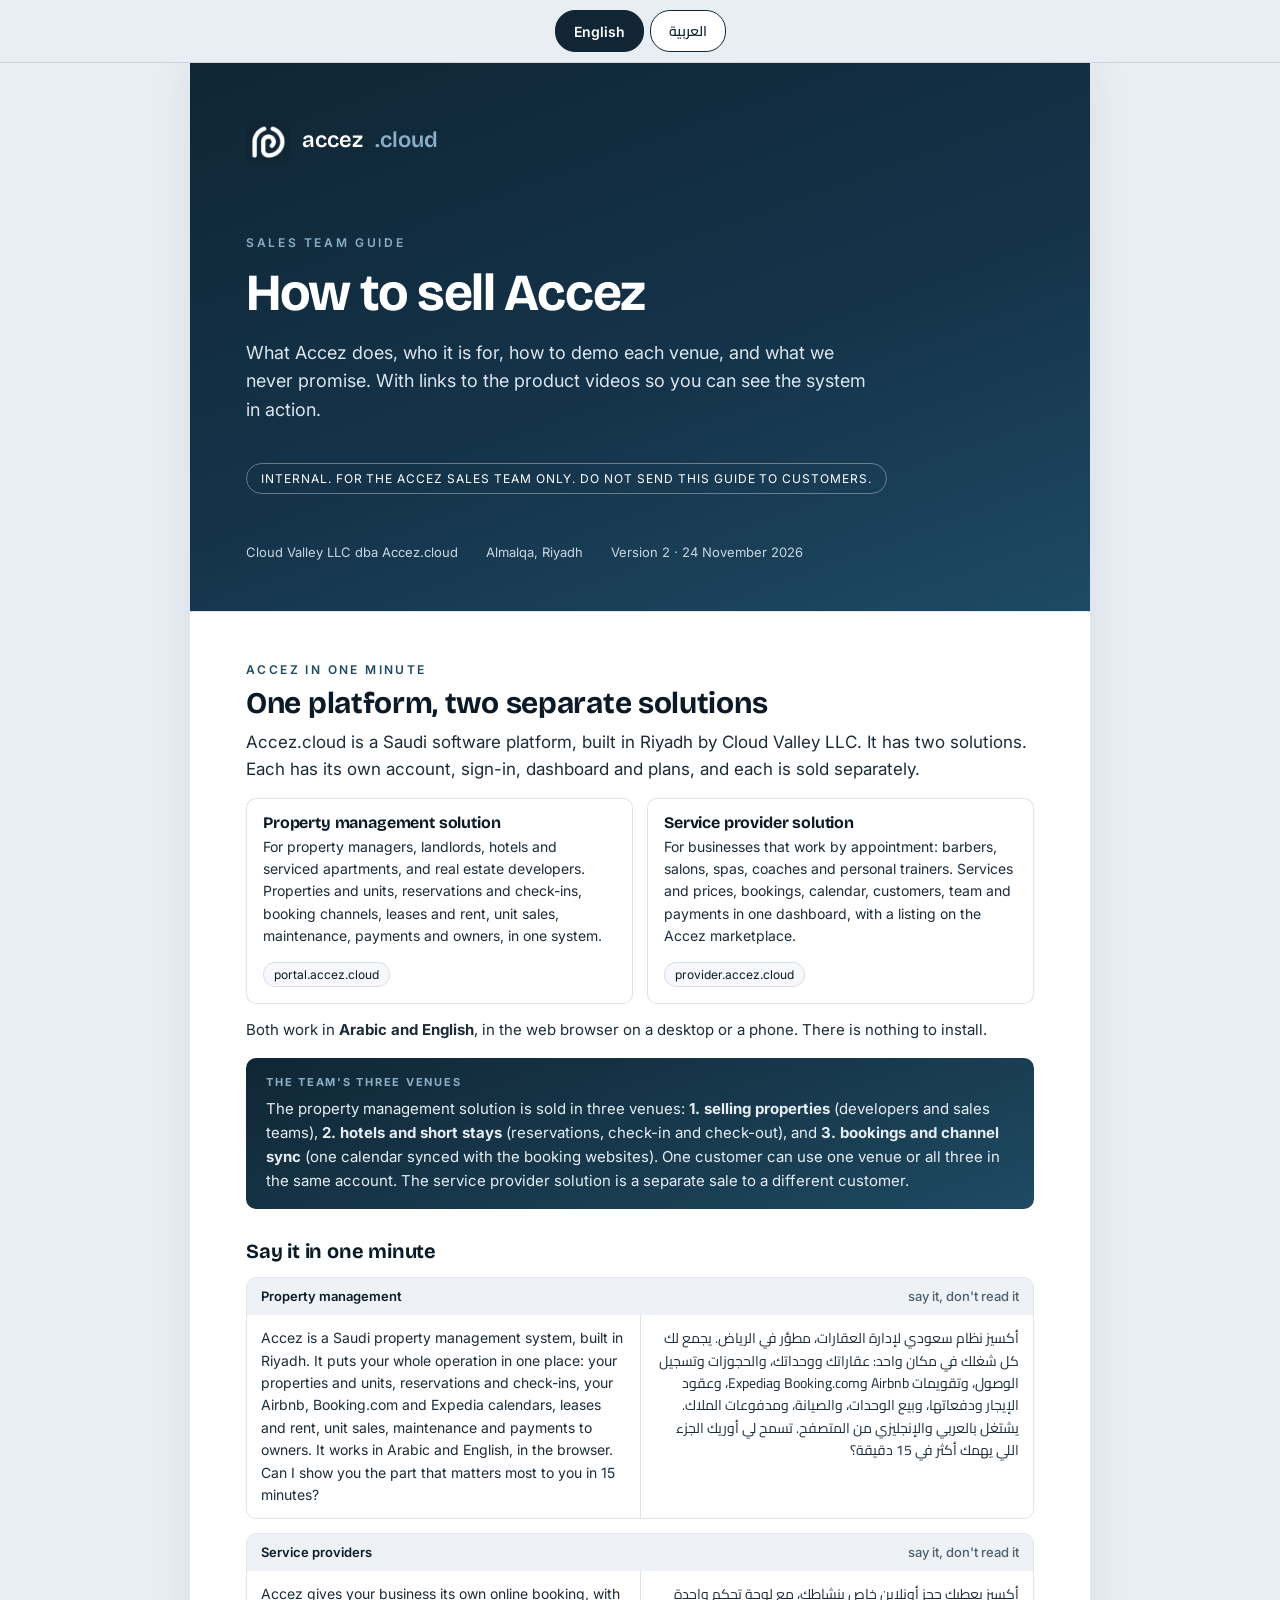
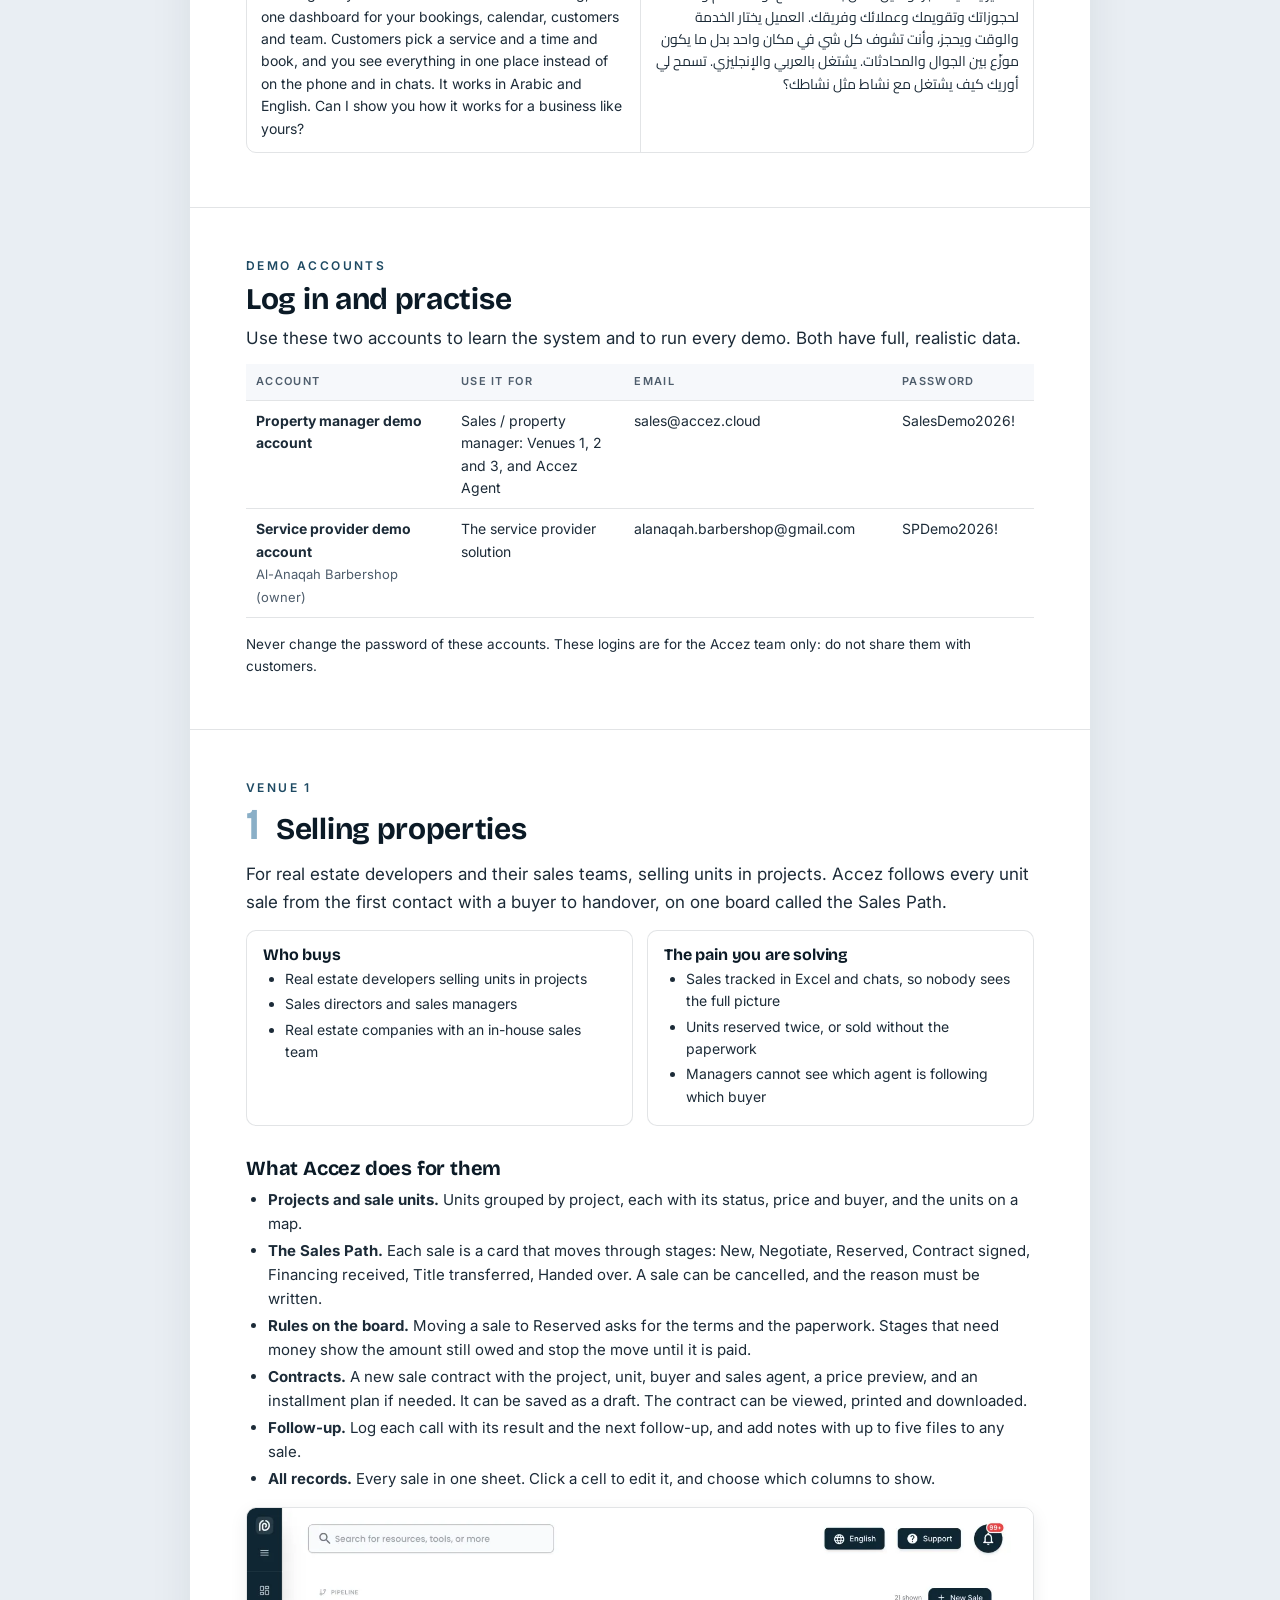
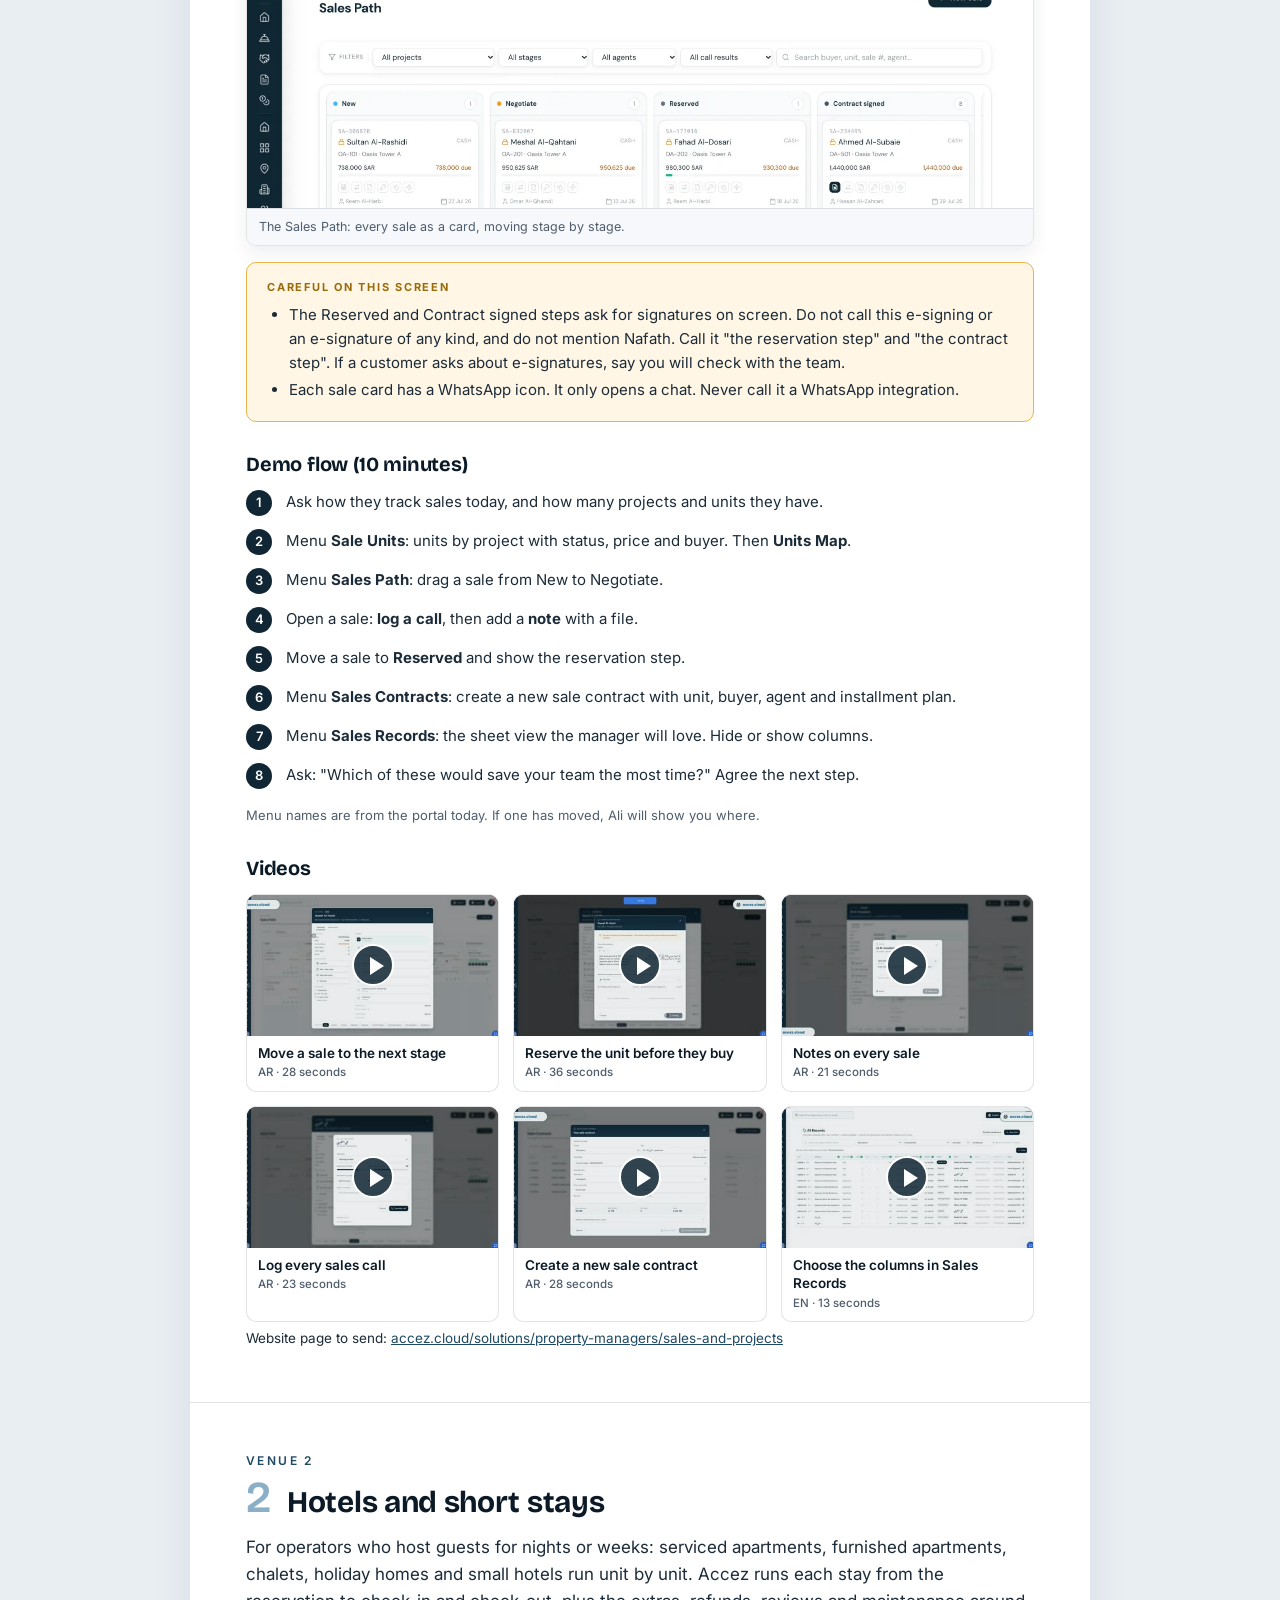
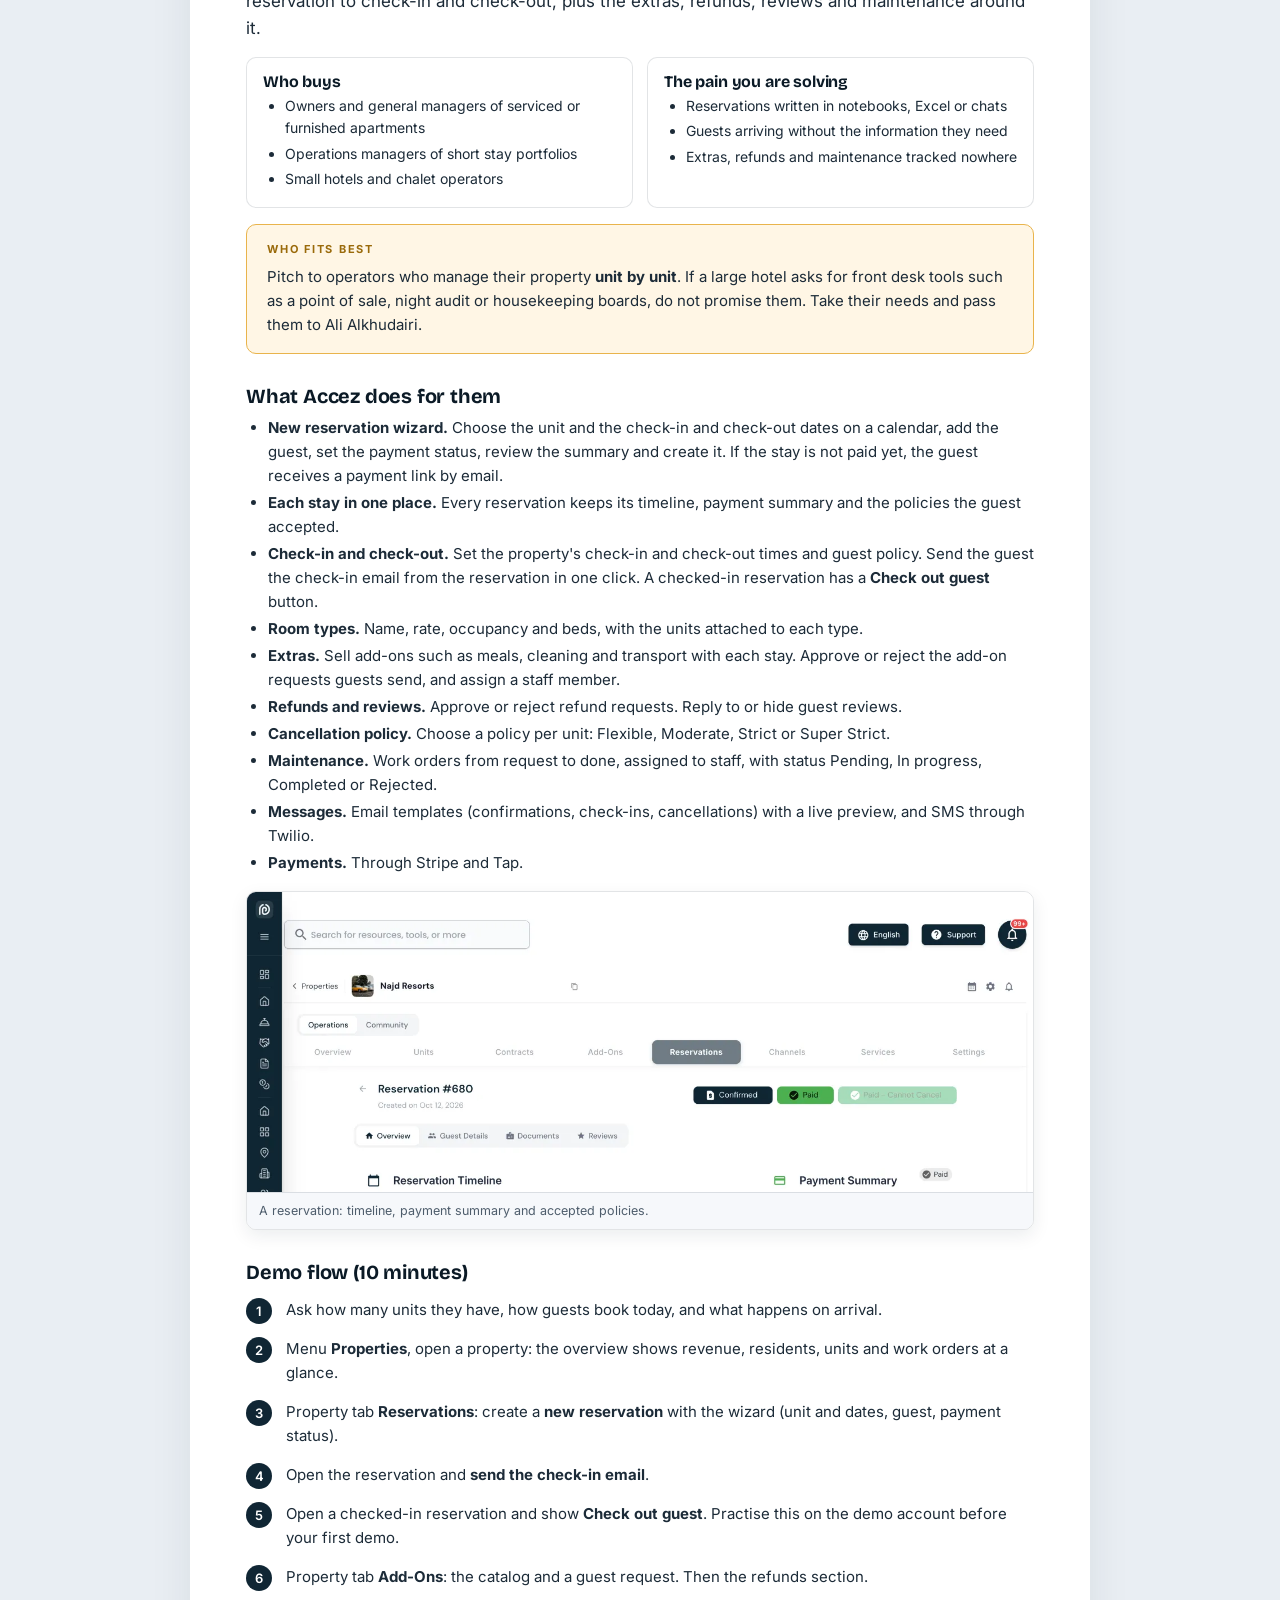
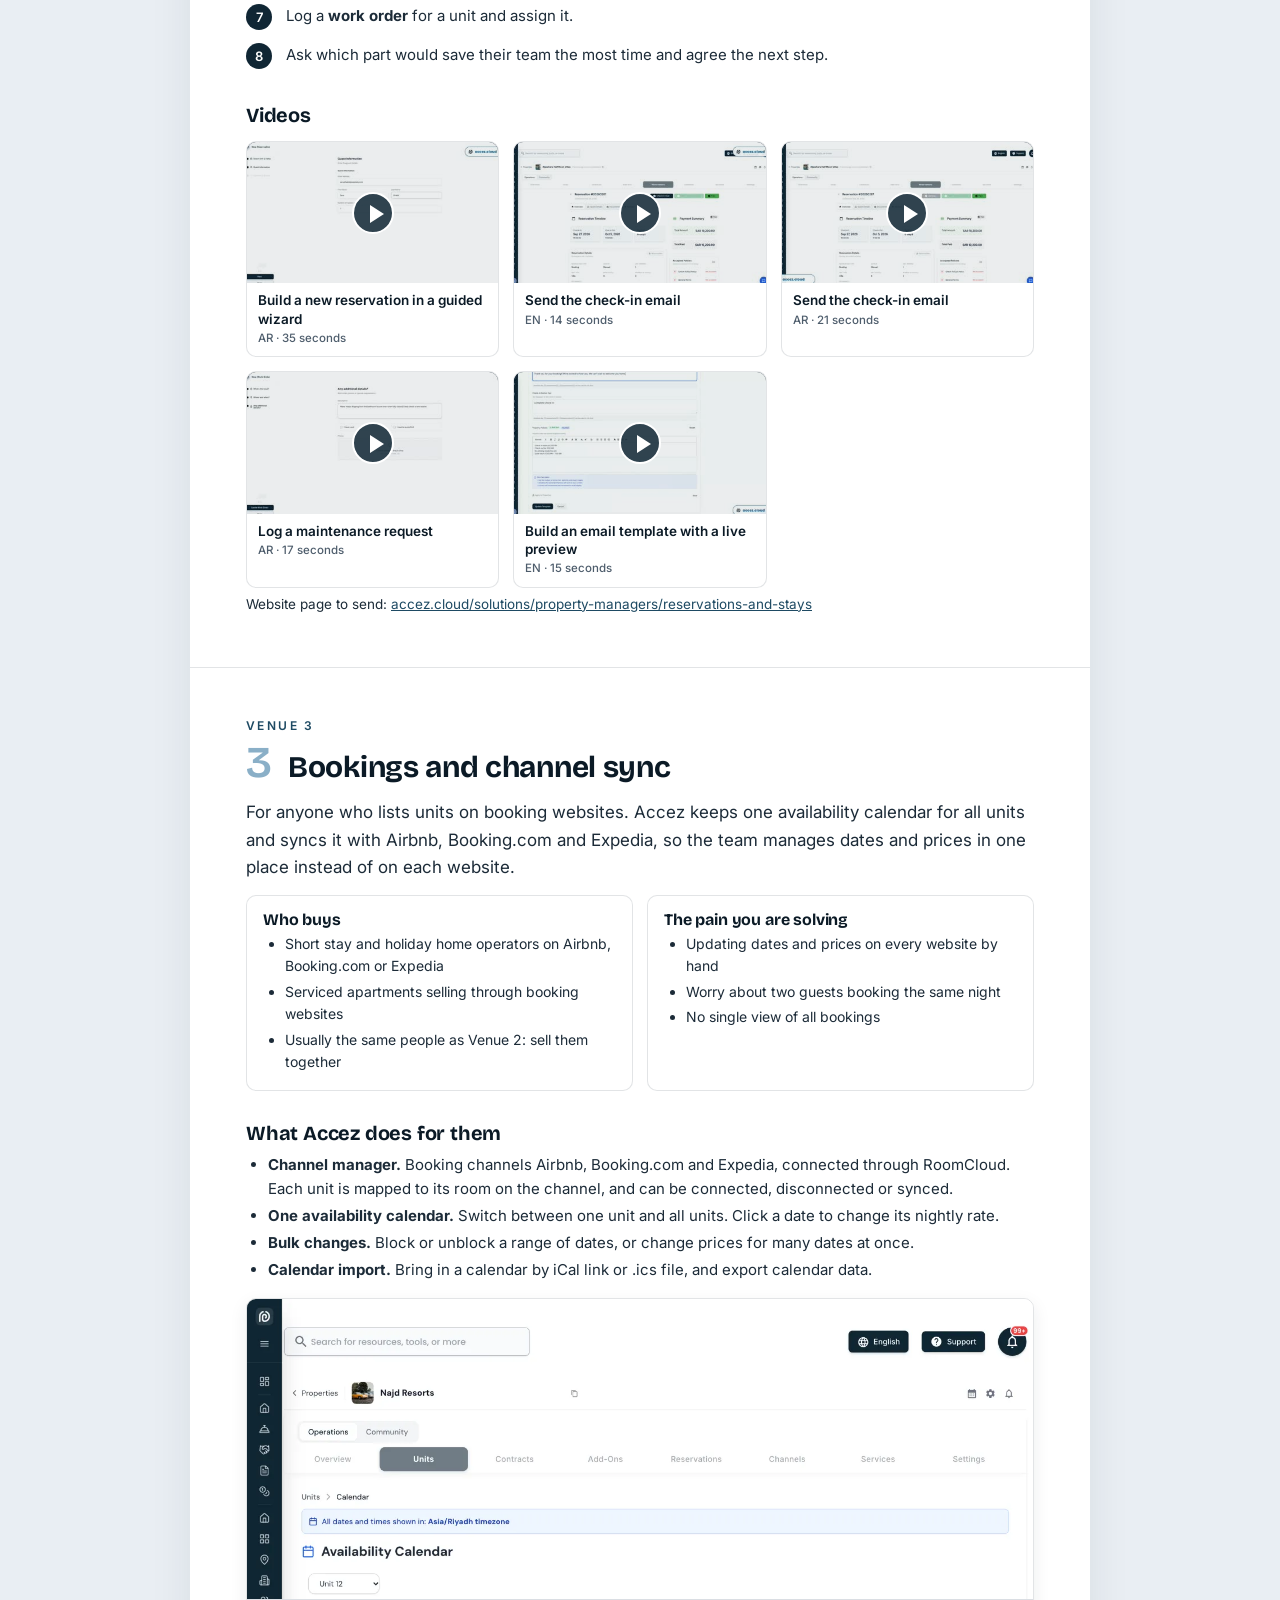
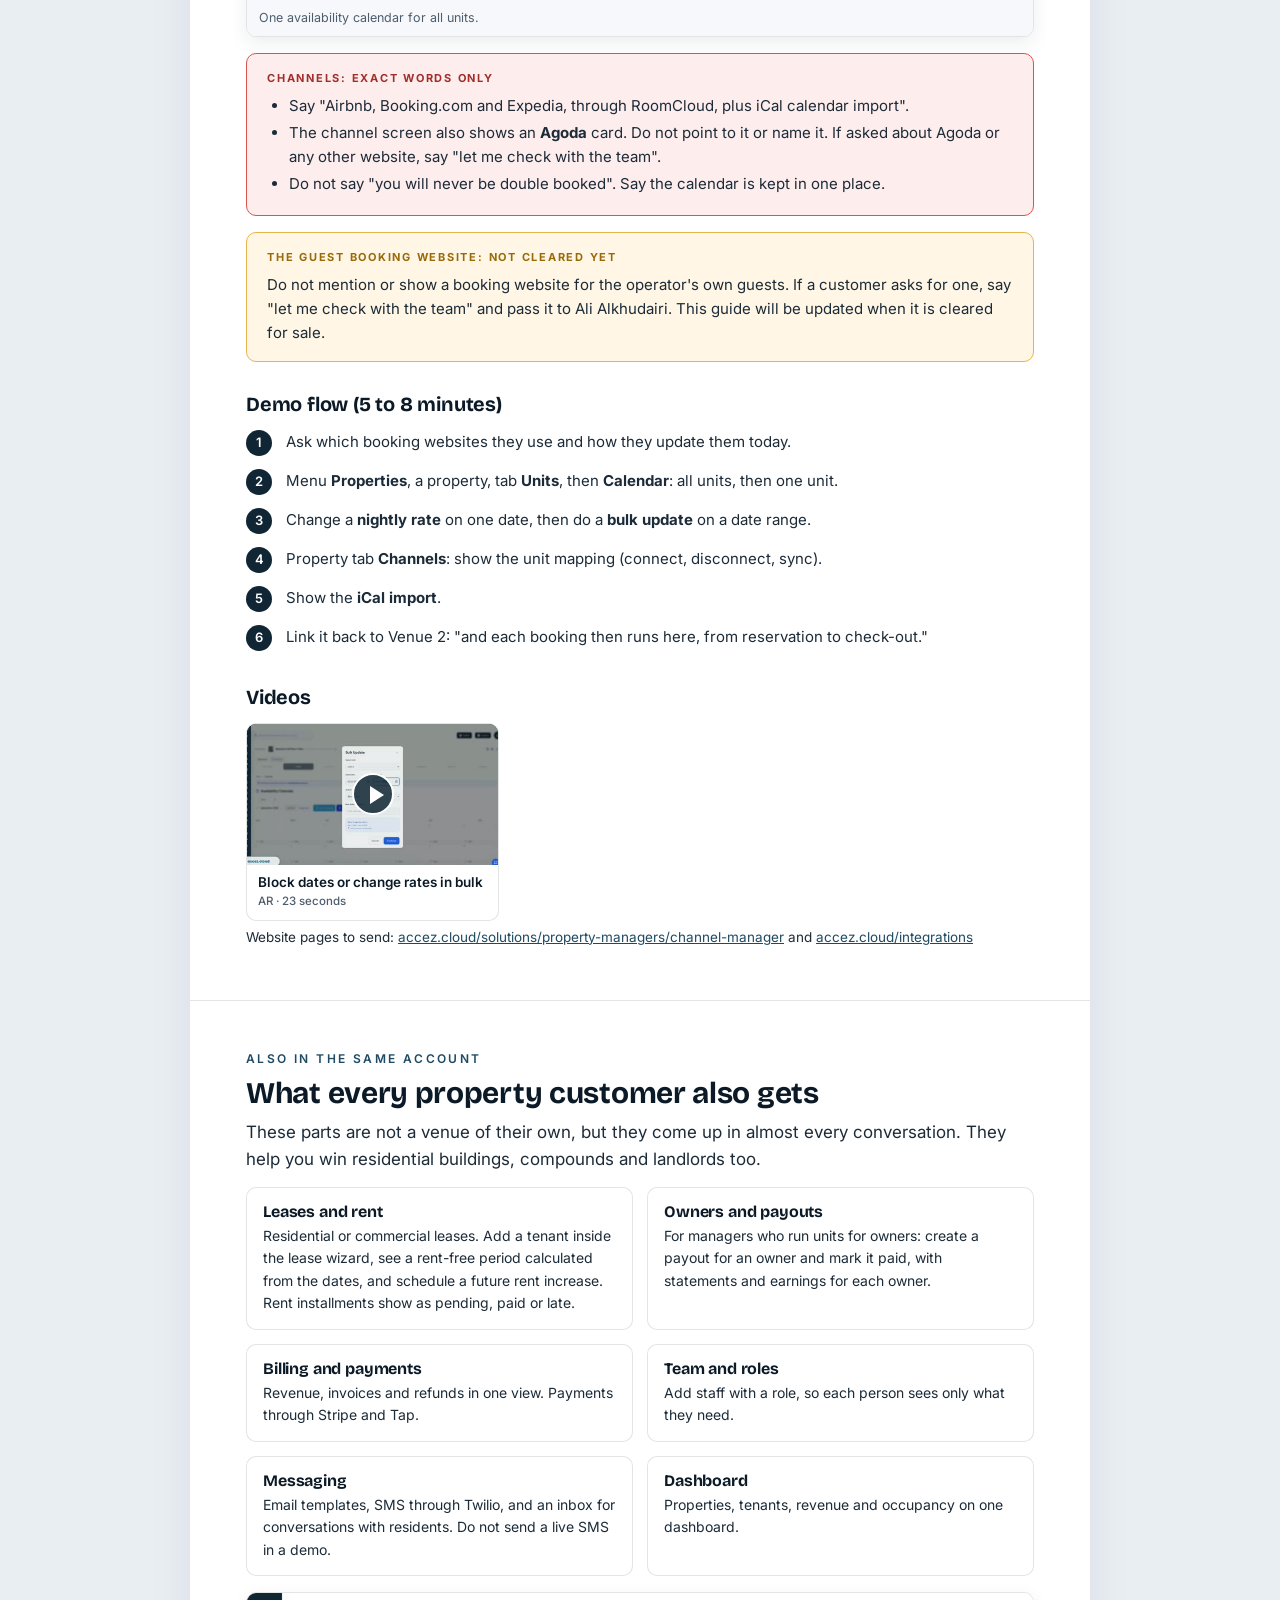
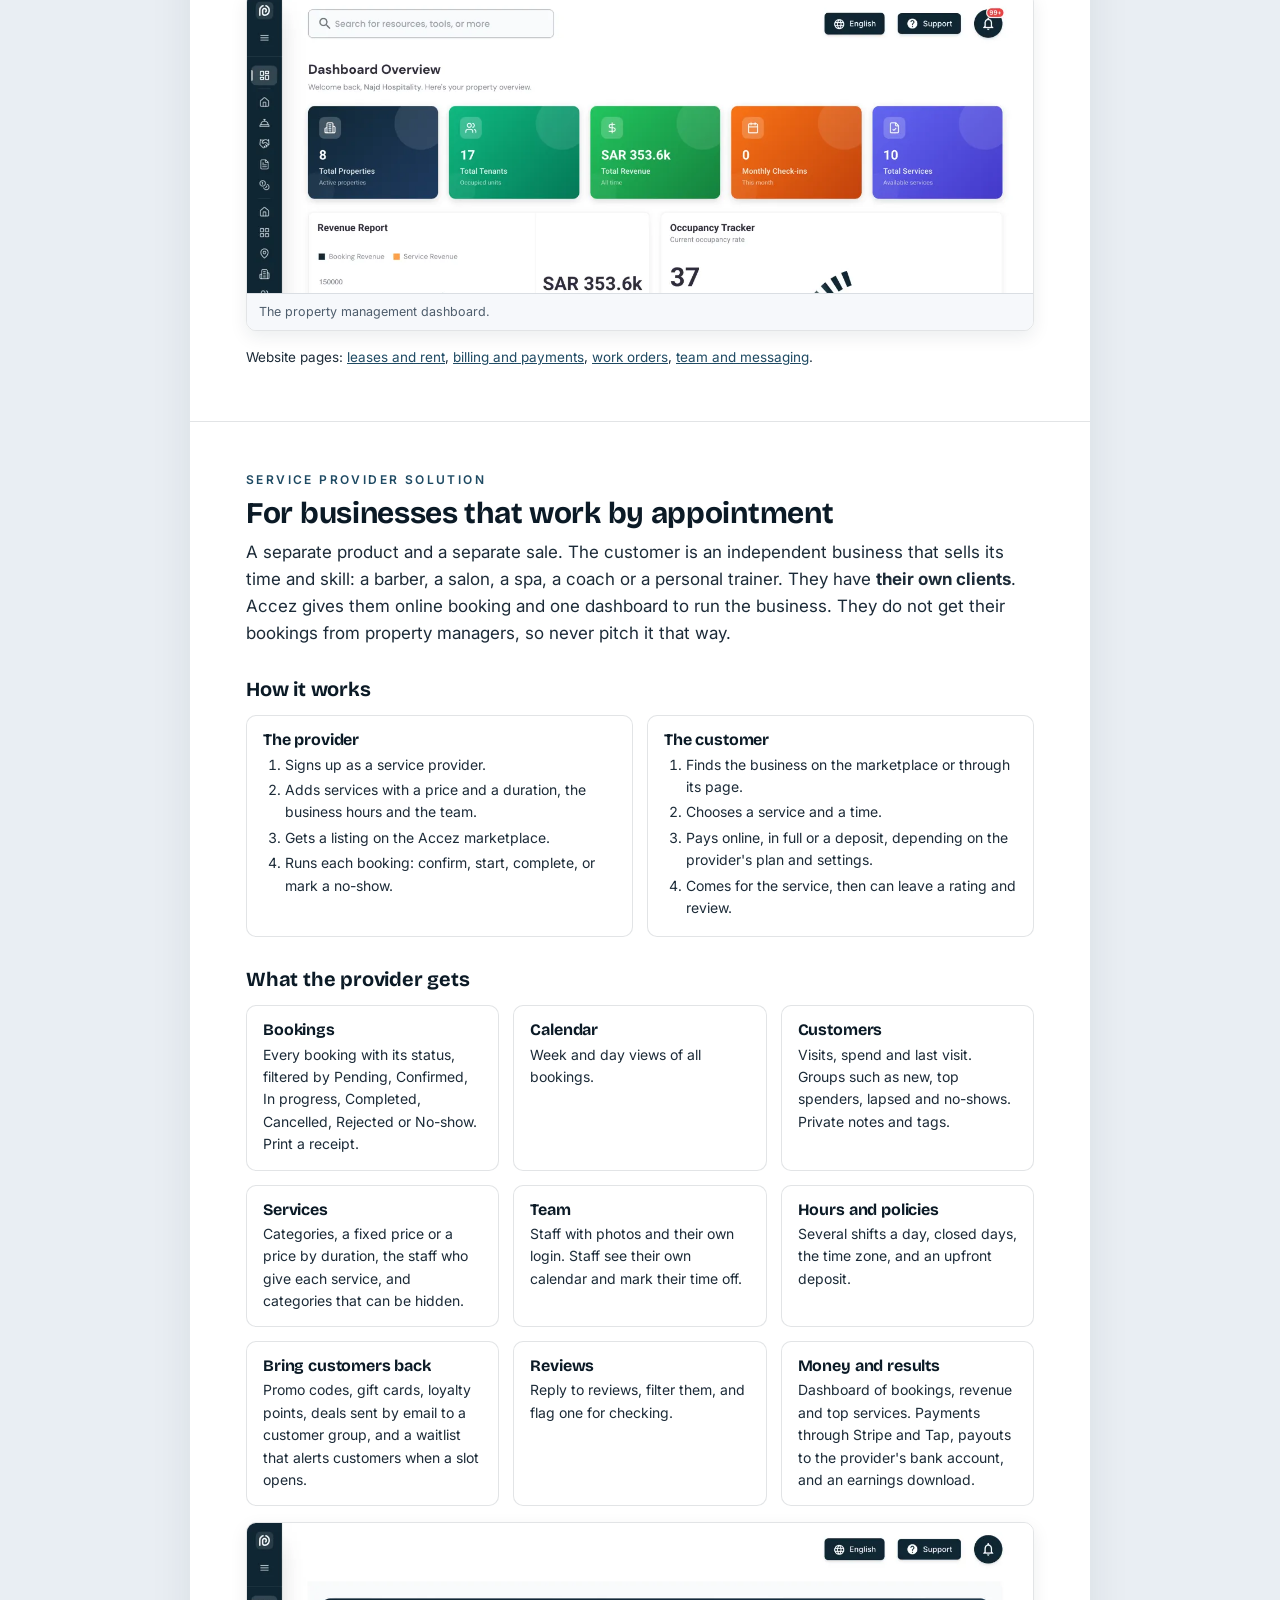
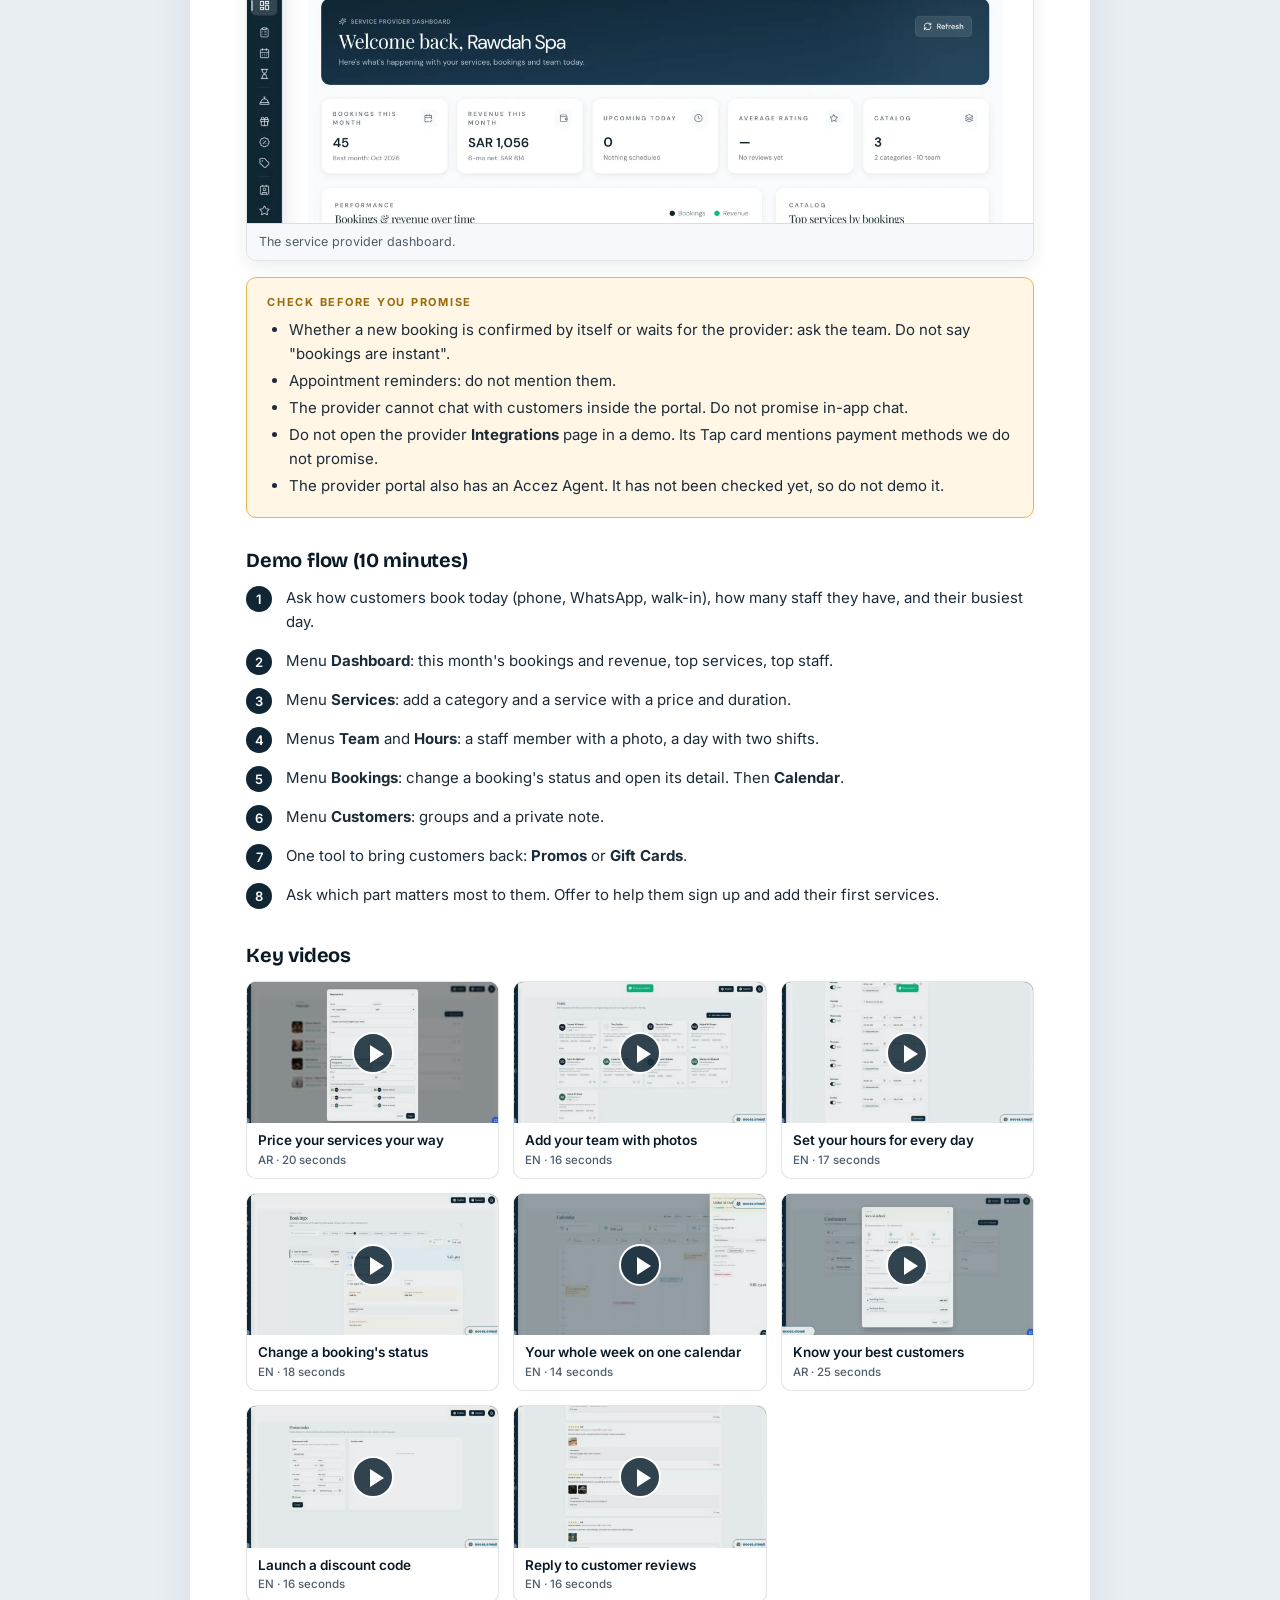
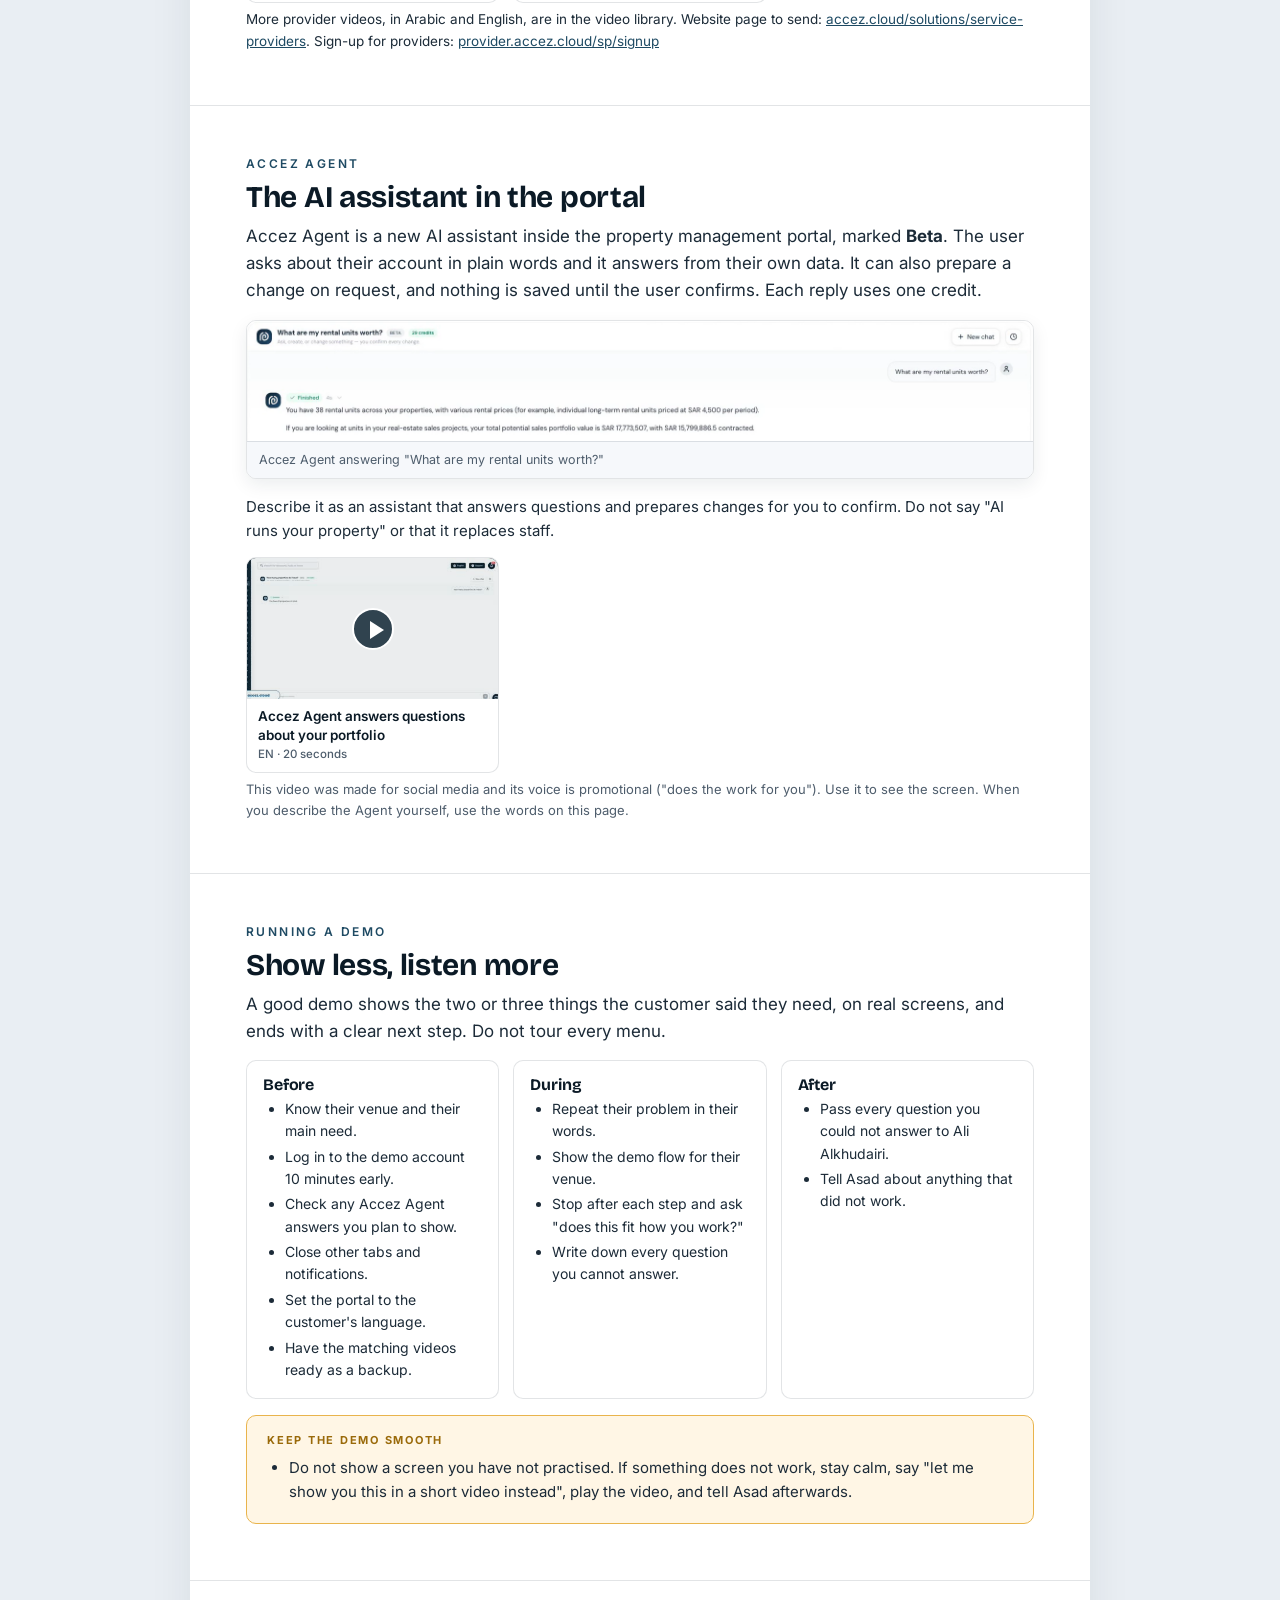
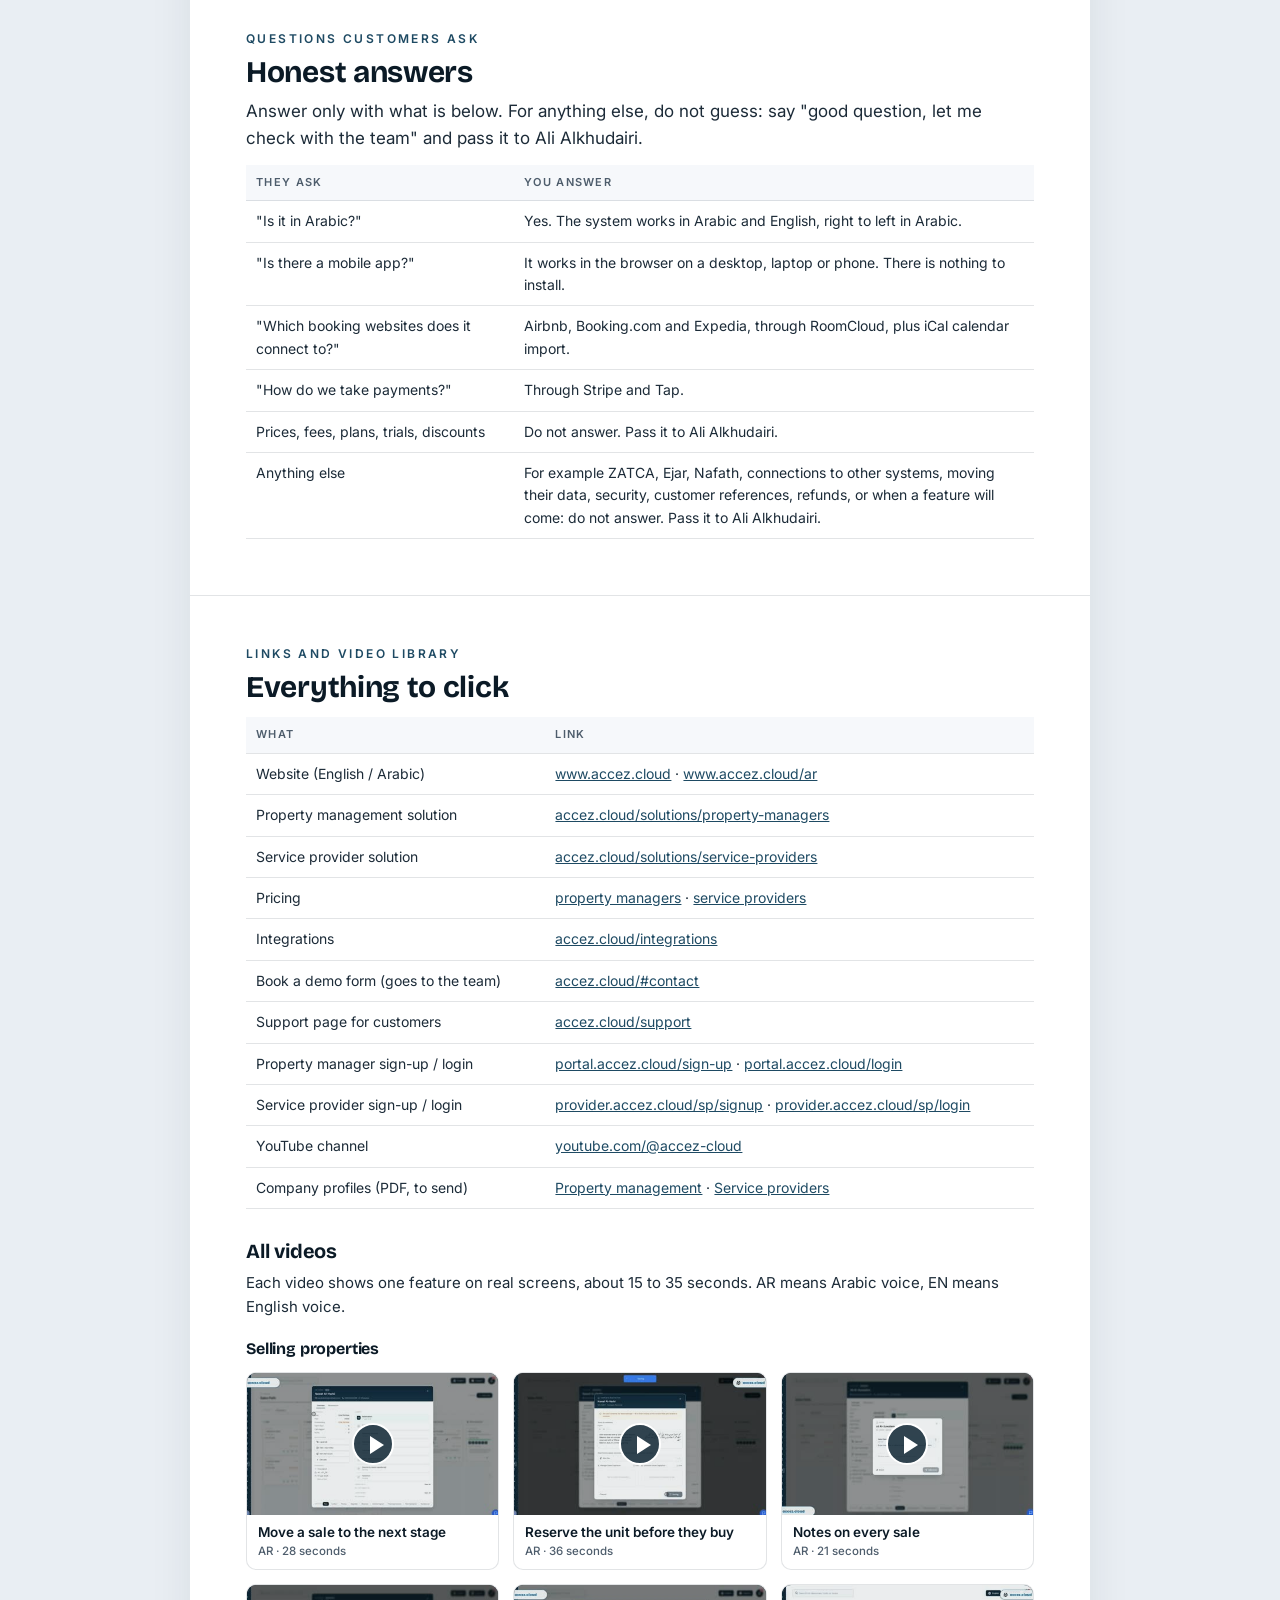
==== commit d1bb64c1: "Add an English / Arabic switch: one page holds both languages Co-Authored-By: Claude Opus 5.5 <norep" ====
--- a/index.html
+++ b/index.html
@@ -5,9 +5,25 @@
 <meta name="viewport" content="width=device-width, initial-scale=1">
 <title>Accez Sales Guide</title>
 <link rel="stylesheet" href="assets/guide.css">
+<link rel="stylesheet" href="assets/guide.ar.css">
+<style>
+  .langbar { position: sticky; top: 0; z-index: 10; display: flex; justify-content: center; gap: 6px; padding: 10px 16px;
+    background: rgba(233,238,243,0.92); backdrop-filter: blur(6px); border-bottom: 1px solid var(--line); }
+  .langbar button { font: 600 14px 'Inter', 'Cairo', sans-serif; padding: 7px 18px; border-radius: 20px; cursor: pointer;
+    border: 1px solid var(--navy); background: #fff; color: var(--navy); }
+  .langbar button[lang="ar"] { font-family: 'Cairo', sans-serif; }
+  .langbar button[aria-pressed="true"] { background: var(--navy); color: #fff; }
+  .langbar button:focus-visible { outline: 2px solid var(--navy2); outline-offset: 2px; }
+  [data-lang-pane][hidden] { display: none !important; }
+  @media print { .langbar { display: none; } }
+</style>
 </head>
 <body>
-<div class="doc">
+<nav class="langbar" aria-label="Language">
+  <button type="button" lang="en" data-set-lang="en" aria-pressed="true">English</button>
+  <button type="button" lang="ar" data-set-lang="ar" aria-pressed="false">العربية</button>
+</nav>
+<div class="doc" data-lang-pane="en" lang="en" dir="ltr">
 
 <!-- COVER -->
 <header class="cover">
@@ -107,12 +123,12 @@
 
   <h3>Videos</h3>
   <div class="videos">
-    <a class="vid" href="videos/pm-02-sale-stages-ar.mp4"><span class="thumb"><img src="assets/thumbs/pm-02-sale-stages-ar.jpg" alt=""><span class="play"></span></span><span class="vt">Move a sale to the next stage<span class="vm">AR · 28 seconds</span></span></a>
-    <a class="vid" href="videos/pm-03-reserve-unit-ar.mp4"><span class="thumb"><img src="assets/thumbs/pm-03-reserve-unit-ar.jpg" alt=""><span class="play"></span></span><span class="vt">Reserve the unit before they buy<span class="vm">AR · 36 seconds</span></span></a>
-    <a class="vid" href="videos/pm-04-sale-notes-ar.mp4"><span class="thumb"><img src="assets/thumbs/pm-04-sale-notes-ar.jpg" alt=""><span class="play"></span></span><span class="vt">Notes on every sale<span class="vm">AR · 21 seconds</span></span></a>
-    <a class="vid" href="videos/pm-07-log-a-call-ar.mp4"><span class="thumb"><img src="assets/thumbs/pm-07-log-a-call-ar.jpg" alt=""><span class="play"></span></span><span class="vt">Log every sales call<span class="vm">AR · 23 seconds</span></span></a>
-    <a class="vid" href="videos/pm-15-new-sale-contract-ar.mp4"><span class="thumb"><img src="assets/thumbs/pm-15-new-sale-contract-ar.jpg" alt=""><span class="play"></span></span><span class="vt">Create a new sale contract<span class="vm">AR · 28 seconds</span></span></a>
-    <a class="vid" href="videos/pm-16-spreadsheet-columns-en.mp4"><span class="thumb"><img src="assets/thumbs/pm-16-spreadsheet-columns-en.jpg" alt=""><span class="play"></span></span><span class="vt">Choose the columns in Sales Records<span class="vm">EN · 13 seconds</span></span></a>
+    <a class="vid" href="videos/pm-02-sale-stages-ar.mp4"><span class="thumb"><img src="assets/thumbs/pm-02-sale-stages-ar.jpg" alt="" loading="lazy"><span class="play"></span></span><span class="vt">Move a sale to the next stage<span class="vm">AR · 28 seconds</span></span></a>
+    <a class="vid" href="videos/pm-03-reserve-unit-ar.mp4"><span class="thumb"><img src="assets/thumbs/pm-03-reserve-unit-ar.jpg" alt="" loading="lazy"><span class="play"></span></span><span class="vt">Reserve the unit before they buy<span class="vm">AR · 36 seconds</span></span></a>
+    <a class="vid" href="videos/pm-04-sale-notes-ar.mp4"><span class="thumb"><img src="assets/thumbs/pm-04-sale-notes-ar.jpg" alt="" loading="lazy"><span class="play"></span></span><span class="vt">Notes on every sale<span class="vm">AR · 21 seconds</span></span></a>
+    <a class="vid" href="videos/pm-07-log-a-call-ar.mp4"><span class="thumb"><img src="assets/thumbs/pm-07-log-a-call-ar.jpg" alt="" loading="lazy"><span class="play"></span></span><span class="vt">Log every sales call<span class="vm">AR · 23 seconds</span></span></a>
+    <a class="vid" href="videos/pm-15-new-sale-contract-ar.mp4"><span class="thumb"><img src="assets/thumbs/pm-15-new-sale-contract-ar.jpg" alt="" loading="lazy"><span class="play"></span></span><span class="vt">Create a new sale contract<span class="vm">AR · 28 seconds</span></span></a>
+    <a class="vid" href="videos/pm-16-spreadsheet-columns-en.mp4"><span class="thumb"><img src="assets/thumbs/pm-16-spreadsheet-columns-en.jpg" alt="" loading="lazy"><span class="play"></span></span><span class="vt">Choose the columns in Sales Records<span class="vm">EN · 13 seconds</span></span></a>
   </div>
   <p style="font-size:13.5px">Website page to send: <a href="https://www.accez.cloud/solutions/property-managers/sales-and-projects/">accez.cloud/solutions/property-managers/sales-and-projects</a></p>
 </section>
@@ -159,11 +175,11 @@
 
   <h3>Videos</h3>
   <div class="videos">
-    <a class="vid" href="videos/pm-17-new-reservation-wizard-ar.mp4"><span class="thumb"><img src="assets/thumbs/pm-17-new-reservation-wizard-ar.jpg" alt=""><span class="play"></span></span><span class="vt">Build a new reservation in a guided wizard<span class="vm">AR · 35 seconds</span></span></a>
-    <a class="vid" href="videos/pm-06-check-in-out-en.mp4"><span class="thumb"><img src="assets/thumbs/pm-06-check-in-out-en.jpg" alt=""><span class="play"></span></span><span class="vt">Send the check-in email<span class="vm">EN · 14 seconds</span></span></a>
-    <a class="vid" href="videos/pm-06-check-in-out-ar.mp4"><span class="thumb"><img src="assets/thumbs/pm-06-check-in-out-ar.jpg" alt=""><span class="play"></span></span><span class="vt">Send the check-in email<span class="vm">AR · 21 seconds</span></span></a>
-    <a class="vid" href="videos/pm-09-maintenance-work-order-ar.mp4"><span class="thumb"><img src="assets/thumbs/pm-09-maintenance-work-order-ar.jpg" alt=""><span class="play"></span></span><span class="vt">Log a maintenance request<span class="vm">AR · 17 seconds</span></span></a>
-    <a class="vid" href="videos/pm-14-email-template-en.mp4"><span class="thumb"><img src="assets/thumbs/pm-14-email-template-en.jpg" alt=""><span class="play"></span></span><span class="vt">Build an email template with a live preview<span class="vm">EN · 15 seconds</span></span></a>
+    <a class="vid" href="videos/pm-17-new-reservation-wizard-ar.mp4"><span class="thumb"><img src="assets/thumbs/pm-17-new-reservation-wizard-ar.jpg" alt="" loading="lazy"><span class="play"></span></span><span class="vt">Build a new reservation in a guided wizard<span class="vm">AR · 35 seconds</span></span></a>
+    <a class="vid" href="videos/pm-06-check-in-out-en.mp4"><span class="thumb"><img src="assets/thumbs/pm-06-check-in-out-en.jpg" alt="" loading="lazy"><span class="play"></span></span><span class="vt">Send the check-in email<span class="vm">EN · 14 seconds</span></span></a>
+    <a class="vid" href="videos/pm-06-check-in-out-ar.mp4"><span class="thumb"><img src="assets/thumbs/pm-06-check-in-out-ar.jpg" alt="" loading="lazy"><span class="play"></span></span><span class="vt">Send the check-in email<span class="vm">AR · 21 seconds</span></span></a>
+    <a class="vid" href="videos/pm-09-maintenance-work-order-ar.mp4"><span class="thumb"><img src="assets/thumbs/pm-09-maintenance-work-order-ar.jpg" alt="" loading="lazy"><span class="play"></span></span><span class="vt">Log a maintenance request<span class="vm">AR · 17 seconds</span></span></a>
+    <a class="vid" href="videos/pm-14-email-template-en.mp4"><span class="thumb"><img src="assets/thumbs/pm-14-email-template-en.jpg" alt="" loading="lazy"><span class="play"></span></span><span class="vt">Build an email template with a live preview<span class="vm">EN · 15 seconds</span></span></a>
   </div>
   <p style="font-size:13.5px">Website page to send: <a href="https://www.accez.cloud/solutions/property-managers/reservations-and-stays/">accez.cloud/solutions/property-managers/reservations-and-stays</a></p>
 </section>
@@ -204,7 +220,7 @@
 
   <h3>Videos</h3>
   <div class="videos">
-    <a class="vid" href="videos/pm-08-calendar-bulk-update-ar.mp4"><span class="thumb"><img src="assets/thumbs/pm-08-calendar-bulk-update-ar.jpg" alt=""><span class="play"></span></span><span class="vt">Block dates or change rates in bulk<span class="vm">AR · 23 seconds</span></span></a>
+    <a class="vid" href="videos/pm-08-calendar-bulk-update-ar.mp4"><span class="thumb"><img src="assets/thumbs/pm-08-calendar-bulk-update-ar.jpg" alt="" loading="lazy"><span class="play"></span></span><span class="vt">Block dates or change rates in bulk<span class="vm">AR · 23 seconds</span></span></a>
   </div>
   <p style="font-size:13.5px">Website pages to send: <a href="https://www.accez.cloud/solutions/property-managers/channel-manager/">accez.cloud/solutions/property-managers/channel-manager</a> and <a href="https://www.accez.cloud/integrations/">accez.cloud/integrations</a></p>
 </section>
@@ -268,14 +284,14 @@
 
   <h3>Key videos</h3>
   <div class="videos">
-    <a class="vid" href="videos/sp-05-service-pricing-ar.mp4"><span class="thumb"><img src="assets/thumbs/sp-05-service-pricing-ar.jpg" alt=""><span class="play"></span></span><span class="vt">Price your services your way<span class="vm">AR · 20 seconds</span></span></a>
-    <a class="vid" href="videos/sp-08-add-team-member-en.mp4"><span class="thumb"><img src="assets/thumbs/sp-08-add-team-member-en.jpg" alt=""><span class="play"></span></span><span class="vt">Add your team with photos<span class="vm">EN · 16 seconds</span></span></a>
-    <a class="vid" href="videos/sp-09-business-hours-en.mp4"><span class="thumb"><img src="assets/thumbs/sp-09-business-hours-en.jpg" alt=""><span class="play"></span></span><span class="vt">Set your hours for every day<span class="vm">EN · 17 seconds</span></span></a>
-    <a class="vid" href="videos/sp-06-booking-status-en.mp4"><span class="thumb"><img src="assets/thumbs/sp-06-booking-status-en.jpg" alt=""><span class="play"></span></span><span class="vt">Change a booking&#x27;s status<span class="vm">EN · 18 seconds</span></span></a>
-    <a class="vid" href="videos/sp-16-calendar-view-en.mp4"><span class="thumb"><img src="assets/thumbs/sp-16-calendar-view-en.jpg" alt=""><span class="play"></span></span><span class="vt">Your whole week on one calendar<span class="vm">EN · 14 seconds</span></span></a>
-    <a class="vid" href="videos/sp-04-customer-segments-ar.mp4"><span class="thumb"><img src="assets/thumbs/sp-04-customer-segments-ar.jpg" alt=""><span class="play"></span></span><span class="vt">Know your best customers<span class="vm">AR · 25 seconds</span></span></a>
-    <a class="vid" href="videos/sp-14-promo-code-en.mp4"><span class="thumb"><img src="assets/thumbs/sp-14-promo-code-en.jpg" alt=""><span class="play"></span></span><span class="vt">Launch a discount code<span class="vm">EN · 16 seconds</span></span></a>
-    <a class="vid" href="videos/sp-17-review-reply-en.mp4"><span class="thumb"><img src="assets/thumbs/sp-17-review-reply-en.jpg" alt=""><span class="play"></span></span><span class="vt">Reply to customer reviews<span class="vm">EN · 16 seconds</span></span></a>
+    <a class="vid" href="videos/sp-05-service-pricing-ar.mp4"><span class="thumb"><img src="assets/thumbs/sp-05-service-pricing-ar.jpg" alt="" loading="lazy"><span class="play"></span></span><span class="vt">Price your services your way<span class="vm">AR · 20 seconds</span></span></a>
+    <a class="vid" href="videos/sp-08-add-team-member-en.mp4"><span class="thumb"><img src="assets/thumbs/sp-08-add-team-member-en.jpg" alt="" loading="lazy"><span class="play"></span></span><span class="vt">Add your team with photos<span class="vm">EN · 16 seconds</span></span></a>
+    <a class="vid" href="videos/sp-09-business-hours-en.mp4"><span class="thumb"><img src="assets/thumbs/sp-09-business-hours-en.jpg" alt="" loading="lazy"><span class="play"></span></span><span class="vt">Set your hours for every day<span class="vm">EN · 17 seconds</span></span></a>
+    <a class="vid" href="videos/sp-06-booking-status-en.mp4"><span class="thumb"><img src="assets/thumbs/sp-06-booking-status-en.jpg" alt="" loading="lazy"><span class="play"></span></span><span class="vt">Change a booking&#x27;s status<span class="vm">EN · 18 seconds</span></span></a>
+    <a class="vid" href="videos/sp-16-calendar-view-en.mp4"><span class="thumb"><img src="assets/thumbs/sp-16-calendar-view-en.jpg" alt="" loading="lazy"><span class="play"></span></span><span class="vt">Your whole week on one calendar<span class="vm">EN · 14 seconds</span></span></a>
+    <a class="vid" href="videos/sp-04-customer-segments-ar.mp4"><span class="thumb"><img src="assets/thumbs/sp-04-customer-segments-ar.jpg" alt="" loading="lazy"><span class="play"></span></span><span class="vt">Know your best customers<span class="vm">AR · 25 seconds</span></span></a>
+    <a class="vid" href="videos/sp-14-promo-code-en.mp4"><span class="thumb"><img src="assets/thumbs/sp-14-promo-code-en.jpg" alt="" loading="lazy"><span class="play"></span></span><span class="vt">Launch a discount code<span class="vm">EN · 16 seconds</span></span></a>
+    <a class="vid" href="videos/sp-17-review-reply-en.mp4"><span class="thumb"><img src="assets/thumbs/sp-17-review-reply-en.jpg" alt="" loading="lazy"><span class="play"></span></span><span class="vt">Reply to customer reviews<span class="vm">EN · 16 seconds</span></span></a>
   </div>
   <p style="font-size:13.5px">More provider videos, in Arabic and English, are in the video library. Website page to send: <a href="https://www.accez.cloud/solutions/service-providers/">accez.cloud/solutions/service-providers</a>. Sign-up for providers: <a href="https://provider.accez.cloud/sp/signup">provider.accez.cloud/sp/signup</a></p>
 </section>
@@ -288,7 +304,7 @@
   <div class="shot full"><img src="assets/shots/pm-agent.png" alt=""><div class="caption">Accez Agent answering "What are my rental units worth?"</div></div>
   <p>Describe it as an assistant that answers questions and prepares changes for you to confirm. Do not say "AI runs your property" or that it replaces staff.</p>
   <div class="videos">
-    <a class="vid" href="videos/pm-19-ai-assistant-en.mp4"><span class="thumb"><img src="assets/thumbs/pm-19-ai-assistant-en.jpg" alt=""><span class="play"></span></span><span class="vt">Accez Agent answers questions about your portfolio<span class="vm">EN · 20 seconds</span></span></a>
+    <a class="vid" href="videos/pm-19-ai-assistant-en.mp4"><span class="thumb"><img src="assets/thumbs/pm-19-ai-assistant-en.jpg" alt="" loading="lazy"><span class="play"></span></span><span class="vt">Accez Agent answers questions about your portfolio<span class="vm">EN · 20 seconds</span></span></a>
   </div>
   <p style="font-size:13px;color:var(--muted)">This video was made for social media and its voice is promotional ("does the work for you"). Use it to see the screen. When you describe the Agent yourself, use the words on this page.</p>
 </section>
@@ -351,49 +367,49 @@
   <p>Each video shows one feature on real screens, about 15 to 35 seconds. AR means Arabic voice, EN means English voice.</p>
   <h4>Selling properties</h4>
   <div class="videos">
-    <a class="vid" href="videos/pm-02-sale-stages-ar.mp4"><span class="thumb"><img src="assets/thumbs/pm-02-sale-stages-ar.jpg" alt=""><span class="play"></span></span><span class="vt">Move a sale to the next stage<span class="vm">AR · 28 seconds</span></span></a>
-    <a class="vid" href="videos/pm-03-reserve-unit-ar.mp4"><span class="thumb"><img src="assets/thumbs/pm-03-reserve-unit-ar.jpg" alt=""><span class="play"></span></span><span class="vt">Reserve the unit before they buy<span class="vm">AR · 36 seconds</span></span></a>
-    <a class="vid" href="videos/pm-04-sale-notes-ar.mp4"><span class="thumb"><img src="assets/thumbs/pm-04-sale-notes-ar.jpg" alt=""><span class="play"></span></span><span class="vt">Notes on every sale<span class="vm">AR · 21 seconds</span></span></a>
-    <a class="vid" href="videos/pm-07-log-a-call-ar.mp4"><span class="thumb"><img src="assets/thumbs/pm-07-log-a-call-ar.jpg" alt=""><span class="play"></span></span><span class="vt">Log every sales call<span class="vm">AR · 23 seconds</span></span></a>
-    <a class="vid" href="videos/pm-15-new-sale-contract-ar.mp4"><span class="thumb"><img src="assets/thumbs/pm-15-new-sale-contract-ar.jpg" alt=""><span class="play"></span></span><span class="vt">Create a new sale contract<span class="vm">AR · 28 seconds</span></span></a>
-    <a class="vid" href="videos/pm-16-spreadsheet-columns-en.mp4"><span class="thumb"><img src="assets/thumbs/pm-16-spreadsheet-columns-en.jpg" alt=""><span class="play"></span></span><span class="vt">Choose the columns in Sales Records<span class="vm">EN · 13 seconds</span></span></a>
+    <a class="vid" href="videos/pm-02-sale-stages-ar.mp4"><span class="thumb"><img src="assets/thumbs/pm-02-sale-stages-ar.jpg" alt="" loading="lazy"><span class="play"></span></span><span class="vt">Move a sale to the next stage<span class="vm">AR · 28 seconds</span></span></a>
+    <a class="vid" href="videos/pm-03-reserve-unit-ar.mp4"><span class="thumb"><img src="assets/thumbs/pm-03-reserve-unit-ar.jpg" alt="" loading="lazy"><span class="play"></span></span><span class="vt">Reserve the unit before they buy<span class="vm">AR · 36 seconds</span></span></a>
+    <a class="vid" href="videos/pm-04-sale-notes-ar.mp4"><span class="thumb"><img src="assets/thumbs/pm-04-sale-notes-ar.jpg" alt="" loading="lazy"><span class="play"></span></span><span class="vt">Notes on every sale<span class="vm">AR · 21 seconds</span></span></a>
+    <a class="vid" href="videos/pm-07-log-a-call-ar.mp4"><span class="thumb"><img src="assets/thumbs/pm-07-log-a-call-ar.jpg" alt="" loading="lazy"><span class="play"></span></span><span class="vt">Log every sales call<span class="vm">AR · 23 seconds</span></span></a>
+    <a class="vid" href="videos/pm-15-new-sale-contract-ar.mp4"><span class="thumb"><img src="assets/thumbs/pm-15-new-sale-contract-ar.jpg" alt="" loading="lazy"><span class="play"></span></span><span class="vt">Create a new sale contract<span class="vm">AR · 28 seconds</span></span></a>
+    <a class="vid" href="videos/pm-16-spreadsheet-columns-en.mp4"><span class="thumb"><img src="assets/thumbs/pm-16-spreadsheet-columns-en.jpg" alt="" loading="lazy"><span class="play"></span></span><span class="vt">Choose the columns in Sales Records<span class="vm">EN · 13 seconds</span></span></a>
   </div>
   <h4>Hotels, short stays, bookings and channel sync</h4>
   <div class="videos">
-    <a class="vid" href="videos/pm-17-new-reservation-wizard-ar.mp4"><span class="thumb"><img src="assets/thumbs/pm-17-new-reservation-wizard-ar.jpg" alt=""><span class="play"></span></span><span class="vt">Build a new reservation in a guided wizard<span class="vm">AR · 35 seconds</span></span></a>
-    <a class="vid" href="videos/pm-06-check-in-out-en.mp4"><span class="thumb"><img src="assets/thumbs/pm-06-check-in-out-en.jpg" alt=""><span class="play"></span></span><span class="vt">Send the check-in email<span class="vm">EN · 14 seconds</span></span></a>
-    <a class="vid" href="videos/pm-06-check-in-out-ar.mp4"><span class="thumb"><img src="assets/thumbs/pm-06-check-in-out-ar.jpg" alt=""><span class="play"></span></span><span class="vt">Send the check-in email<span class="vm">AR · 21 seconds</span></span></a>
-    <a class="vid" href="videos/pm-08-calendar-bulk-update-ar.mp4"><span class="thumb"><img src="assets/thumbs/pm-08-calendar-bulk-update-ar.jpg" alt=""><span class="play"></span></span><span class="vt">Block dates or change rates in bulk<span class="vm">AR · 23 seconds</span></span></a>
-    <a class="vid" href="videos/pm-09-maintenance-work-order-ar.mp4"><span class="thumb"><img src="assets/thumbs/pm-09-maintenance-work-order-ar.jpg" alt=""><span class="play"></span></span><span class="vt">Log a maintenance request<span class="vm">AR · 17 seconds</span></span></a>
-    <a class="vid" href="videos/pm-14-email-template-en.mp4"><span class="thumb"><img src="assets/thumbs/pm-14-email-template-en.jpg" alt=""><span class="play"></span></span><span class="vt">Build an email template with a live preview<span class="vm">EN · 15 seconds</span></span></a>
+    <a class="vid" href="videos/pm-17-new-reservation-wizard-ar.mp4"><span class="thumb"><img src="assets/thumbs/pm-17-new-reservation-wizard-ar.jpg" alt="" loading="lazy"><span class="play"></span></span><span class="vt">Build a new reservation in a guided wizard<span class="vm">AR · 35 seconds</span></span></a>
+    <a class="vid" href="videos/pm-06-check-in-out-en.mp4"><span class="thumb"><img src="assets/thumbs/pm-06-check-in-out-en.jpg" alt="" loading="lazy"><span class="play"></span></span><span class="vt">Send the check-in email<span class="vm">EN · 14 seconds</span></span></a>
+    <a class="vid" href="videos/pm-06-check-in-out-ar.mp4"><span class="thumb"><img src="assets/thumbs/pm-06-check-in-out-ar.jpg" alt="" loading="lazy"><span class="play"></span></span><span class="vt">Send the check-in email<span class="vm">AR · 21 seconds</span></span></a>
+    <a class="vid" href="videos/pm-08-calendar-bulk-update-ar.mp4"><span class="thumb"><img src="assets/thumbs/pm-08-calendar-bulk-update-ar.jpg" alt="" loading="lazy"><span class="play"></span></span><span class="vt">Block dates or change rates in bulk<span class="vm">AR · 23 seconds</span></span></a>
+    <a class="vid" href="videos/pm-09-maintenance-work-order-ar.mp4"><span class="thumb"><img src="assets/thumbs/pm-09-maintenance-work-order-ar.jpg" alt="" loading="lazy"><span class="play"></span></span><span class="vt">Log a maintenance request<span class="vm">AR · 17 seconds</span></span></a>
+    <a class="vid" href="videos/pm-14-email-template-en.mp4"><span class="thumb"><img src="assets/thumbs/pm-14-email-template-en.jpg" alt="" loading="lazy"><span class="play"></span></span><span class="vt">Build an email template with a live preview<span class="vm">EN · 15 seconds</span></span></a>
   </div>
   <h4>Accez Agent</h4>
   <div class="videos">
-    <a class="vid" href="videos/pm-19-ai-assistant-en.mp4"><span class="thumb"><img src="assets/thumbs/pm-19-ai-assistant-en.jpg" alt=""><span class="play"></span></span><span class="vt">Accez Agent answers questions about your portfolio<span class="vm">EN · 20 seconds</span></span></a>
+    <a class="vid" href="videos/pm-19-ai-assistant-en.mp4"><span class="thumb"><img src="assets/thumbs/pm-19-ai-assistant-en.jpg" alt="" loading="lazy"><span class="play"></span></span><span class="vt">Accez Agent answers questions about your portfolio<span class="vm">EN · 20 seconds</span></span></a>
   </div>
   <h4>Service providers</h4>
   <div class="videos">
-    <a class="vid" href="videos/sp-05-service-pricing-ar.mp4"><span class="thumb"><img src="assets/thumbs/sp-05-service-pricing-ar.jpg" alt=""><span class="play"></span></span><span class="vt">Price your services your way<span class="vm">AR · 20 seconds</span></span></a>
-    <a class="vid" href="videos/sp-13-service-category-en.mp4"><span class="thumb"><img src="assets/thumbs/sp-13-service-category-en.jpg" alt=""><span class="play"></span></span><span class="vt">Organize services into categories<span class="vm">EN · 16 seconds</span></span></a>
-    <a class="vid" href="videos/sp-08-add-team-member-en.mp4"><span class="thumb"><img src="assets/thumbs/sp-08-add-team-member-en.jpg" alt=""><span class="play"></span></span><span class="vt">Add your team with photos<span class="vm">EN · 16 seconds</span></span></a>
-    <a class="vid" href="videos/sp-08-add-team-member-ar.mp4"><span class="thumb"><img src="assets/thumbs/sp-08-add-team-member-ar.jpg" alt=""><span class="play"></span></span><span class="vt">Add your team with photos<span class="vm">AR · 21 seconds</span></span></a>
-    <a class="vid" href="videos/sp-09-business-hours-en.mp4"><span class="thumb"><img src="assets/thumbs/sp-09-business-hours-en.jpg" alt=""><span class="play"></span></span><span class="vt">Set your hours for every day<span class="vm">EN · 17 seconds</span></span></a>
-    <a class="vid" href="videos/sp-09-business-hours-ar.mp4"><span class="thumb"><img src="assets/thumbs/sp-09-business-hours-ar.jpg" alt=""><span class="play"></span></span><span class="vt">Set your hours for every day<span class="vm">AR · 23 seconds</span></span></a>
-    <a class="vid" href="videos/sp-06-booking-status-en.mp4"><span class="thumb"><img src="assets/thumbs/sp-06-booking-status-en.jpg" alt=""><span class="play"></span></span><span class="vt">Change a booking&#x27;s status<span class="vm">EN · 18 seconds</span></span></a>
-    <a class="vid" href="videos/sp-06-booking-status-ar.mp4"><span class="thumb"><img src="assets/thumbs/sp-06-booking-status-ar.jpg" alt=""><span class="play"></span></span><span class="vt">Change a booking&#x27;s status<span class="vm">AR · 22 seconds</span></span></a>
-    <a class="vid" href="videos/sp-12-booking-detail-en.mp4"><span class="thumb"><img src="assets/thumbs/sp-12-booking-detail-en.jpg" alt=""><span class="play"></span></span><span class="vt">See a booking&#x27;s full detail<span class="vm">EN · 15 seconds</span></span></a>
-    <a class="vid" href="videos/sp-16-calendar-view-en.mp4"><span class="thumb"><img src="assets/thumbs/sp-16-calendar-view-en.jpg" alt=""><span class="play"></span></span><span class="vt">Your whole week on one calendar<span class="vm">EN · 14 seconds</span></span></a>
-    <a class="vid" href="videos/sp-04-customer-segments-ar.mp4"><span class="thumb"><img src="assets/thumbs/sp-04-customer-segments-ar.jpg" alt=""><span class="play"></span></span><span class="vt">Know your best customers<span class="vm">AR · 25 seconds</span></span></a>
-    <a class="vid" href="videos/sp-07-customer-notes-en.mp4"><span class="thumb"><img src="assets/thumbs/sp-07-customer-notes-en.jpg" alt=""><span class="play"></span></span><span class="vt">Private notes on every customer<span class="vm">EN · 16 seconds</span></span></a>
-    <a class="vid" href="videos/sp-07-customer-notes-ar.mp4"><span class="thumb"><img src="assets/thumbs/sp-07-customer-notes-ar.jpg" alt=""><span class="play"></span></span><span class="vt">Private notes on every customer<span class="vm">AR · 20 seconds</span></span></a>
-    <a class="vid" href="videos/sp-03-waitlist-ar.mp4"><span class="thumb"><img src="assets/thumbs/sp-03-waitlist-ar.jpg" alt=""><span class="play"></span></span><span class="vt">Customers waiting for a slot<span class="vm">AR · 20 seconds</span></span></a>
-    <a class="vid" href="videos/sp-14-promo-code-en.mp4"><span class="thumb"><img src="assets/thumbs/sp-14-promo-code-en.jpg" alt=""><span class="play"></span></span><span class="vt">Launch a discount code<span class="vm">EN · 16 seconds</span></span></a>
-    <a class="vid" href="videos/sp-10-gift-cards-en.mp4"><span class="thumb"><img src="assets/thumbs/sp-10-gift-cards-en.jpg" alt=""><span class="play"></span></span><span class="vt">Sell gift cards<span class="vm">EN · 15 seconds</span></span></a>
-    <a class="vid" href="videos/sp-10-gift-cards-ar.mp4"><span class="thumb"><img src="assets/thumbs/sp-10-gift-cards-ar.jpg" alt=""><span class="play"></span></span><span class="vt">Sell gift cards<span class="vm">AR · 23 seconds</span></span></a>
-    <a class="vid" href="videos/sp-11-loyalty-program-en.mp4"><span class="thumb"><img src="assets/thumbs/sp-11-loyalty-program-en.jpg" alt=""><span class="play"></span></span><span class="vt">Reward loyal customers with points<span class="vm">EN · 19 seconds</span></span></a>
-    <a class="vid" href="videos/sp-11-loyalty-program-ar.mp4"><span class="thumb"><img src="assets/thumbs/sp-11-loyalty-program-ar.jpg" alt=""><span class="play"></span></span><span class="vt">Reward loyal customers with points<span class="vm">AR · 24 seconds</span></span></a>
-    <a class="vid" href="videos/sp-15-top-services-en.mp4"><span class="thumb"><img src="assets/thumbs/sp-15-top-services-en.jpg" alt=""><span class="play"></span></span><span class="vt">See your top services<span class="vm">EN · 14 seconds</span></span></a>
-    <a class="vid" href="videos/sp-17-review-reply-en.mp4"><span class="thumb"><img src="assets/thumbs/sp-17-review-reply-en.jpg" alt=""><span class="play"></span></span><span class="vt">Reply to customer reviews<span class="vm">EN · 16 seconds</span></span></a>
+    <a class="vid" href="videos/sp-05-service-pricing-ar.mp4"><span class="thumb"><img src="assets/thumbs/sp-05-service-pricing-ar.jpg" alt="" loading="lazy"><span class="play"></span></span><span class="vt">Price your services your way<span class="vm">AR · 20 seconds</span></span></a>
+    <a class="vid" href="videos/sp-13-service-category-en.mp4"><span class="thumb"><img src="assets/thumbs/sp-13-service-category-en.jpg" alt="" loading="lazy"><span class="play"></span></span><span class="vt">Organize services into categories<span class="vm">EN · 16 seconds</span></span></a>
+    <a class="vid" href="videos/sp-08-add-team-member-en.mp4"><span class="thumb"><img src="assets/thumbs/sp-08-add-team-member-en.jpg" alt="" loading="lazy"><span class="play"></span></span><span class="vt">Add your team with photos<span class="vm">EN · 16 seconds</span></span></a>
+    <a class="vid" href="videos/sp-08-add-team-member-ar.mp4"><span class="thumb"><img src="assets/thumbs/sp-08-add-team-member-ar.jpg" alt="" loading="lazy"><span class="play"></span></span><span class="vt">Add your team with photos<span class="vm">AR · 21 seconds</span></span></a>
+    <a class="vid" href="videos/sp-09-business-hours-en.mp4"><span class="thumb"><img src="assets/thumbs/sp-09-business-hours-en.jpg" alt="" loading="lazy"><span class="play"></span></span><span class="vt">Set your hours for every day<span class="vm">EN · 17 seconds</span></span></a>
+    <a class="vid" href="videos/sp-09-business-hours-ar.mp4"><span class="thumb"><img src="assets/thumbs/sp-09-business-hours-ar.jpg" alt="" loading="lazy"><span class="play"></span></span><span class="vt">Set your hours for every day<span class="vm">AR · 23 seconds</span></span></a>
+    <a class="vid" href="videos/sp-06-booking-status-en.mp4"><span class="thumb"><img src="assets/thumbs/sp-06-booking-status-en.jpg" alt="" loading="lazy"><span class="play"></span></span><span class="vt">Change a booking&#x27;s status<span class="vm">EN · 18 seconds</span></span></a>
+    <a class="vid" href="videos/sp-06-booking-status-ar.mp4"><span class="thumb"><img src="assets/thumbs/sp-06-booking-status-ar.jpg" alt="" loading="lazy"><span class="play"></span></span><span class="vt">Change a booking&#x27;s status<span class="vm">AR · 22 seconds</span></span></a>
+    <a class="vid" href="videos/sp-12-booking-detail-en.mp4"><span class="thumb"><img src="assets/thumbs/sp-12-booking-detail-en.jpg" alt="" loading="lazy"><span class="play"></span></span><span class="vt">See a booking&#x27;s full detail<span class="vm">EN · 15 seconds</span></span></a>
+    <a class="vid" href="videos/sp-16-calendar-view-en.mp4"><span class="thumb"><img src="assets/thumbs/sp-16-calendar-view-en.jpg" alt="" loading="lazy"><span class="play"></span></span><span class="vt">Your whole week on one calendar<span class="vm">EN · 14 seconds</span></span></a>
+    <a class="vid" href="videos/sp-04-customer-segments-ar.mp4"><span class="thumb"><img src="assets/thumbs/sp-04-customer-segments-ar.jpg" alt="" loading="lazy"><span class="play"></span></span><span class="vt">Know your best customers<span class="vm">AR · 25 seconds</span></span></a>
+    <a class="vid" href="videos/sp-07-customer-notes-en.mp4"><span class="thumb"><img src="assets/thumbs/sp-07-customer-notes-en.jpg" alt="" loading="lazy"><span class="play"></span></span><span class="vt">Private notes on every customer<span class="vm">EN · 16 seconds</span></span></a>
+    <a class="vid" href="videos/sp-07-customer-notes-ar.mp4"><span class="thumb"><img src="assets/thumbs/sp-07-customer-notes-ar.jpg" alt="" loading="lazy"><span class="play"></span></span><span class="vt">Private notes on every customer<span class="vm">AR · 20 seconds</span></span></a>
+    <a class="vid" href="videos/sp-03-waitlist-ar.mp4"><span class="thumb"><img src="assets/thumbs/sp-03-waitlist-ar.jpg" alt="" loading="lazy"><span class="play"></span></span><span class="vt">Customers waiting for a slot<span class="vm">AR · 20 seconds</span></span></a>
+    <a class="vid" href="videos/sp-14-promo-code-en.mp4"><span class="thumb"><img src="assets/thumbs/sp-14-promo-code-en.jpg" alt="" loading="lazy"><span class="play"></span></span><span class="vt">Launch a discount code<span class="vm">EN · 16 seconds</span></span></a>
+    <a class="vid" href="videos/sp-10-gift-cards-en.mp4"><span class="thumb"><img src="assets/thumbs/sp-10-gift-cards-en.jpg" alt="" loading="lazy"><span class="play"></span></span><span class="vt">Sell gift cards<span class="vm">EN · 15 seconds</span></span></a>
+    <a class="vid" href="videos/sp-10-gift-cards-ar.mp4"><span class="thumb"><img src="assets/thumbs/sp-10-gift-cards-ar.jpg" alt="" loading="lazy"><span class="play"></span></span><span class="vt">Sell gift cards<span class="vm">AR · 23 seconds</span></span></a>
+    <a class="vid" href="videos/sp-11-loyalty-program-en.mp4"><span class="thumb"><img src="assets/thumbs/sp-11-loyalty-program-en.jpg" alt="" loading="lazy"><span class="play"></span></span><span class="vt">Reward loyal customers with points<span class="vm">EN · 19 seconds</span></span></a>
+    <a class="vid" href="videos/sp-11-loyalty-program-ar.mp4"><span class="thumb"><img src="assets/thumbs/sp-11-loyalty-program-ar.jpg" alt="" loading="lazy"><span class="play"></span></span><span class="vt">Reward loyal customers with points<span class="vm">AR · 24 seconds</span></span></a>
+    <a class="vid" href="videos/sp-15-top-services-en.mp4"><span class="thumb"><img src="assets/thumbs/sp-15-top-services-en.jpg" alt="" loading="lazy"><span class="play"></span></span><span class="vt">See your top services<span class="vm">EN · 14 seconds</span></span></a>
+    <a class="vid" href="videos/sp-17-review-reply-en.mp4"><span class="thumb"><img src="assets/thumbs/sp-17-review-reply-en.jpg" alt="" loading="lazy"><span class="play"></span></span><span class="vt">Reply to customer reviews<span class="vm">EN · 16 seconds</span></span></a>
   </div>
 </section>
 
@@ -438,5 +454,459 @@
 <footer class="foot">Accez Sales Guide, version 2, 24 November 2026. Internal, for the Accez sales team. Product facts are taken from the product code, the website and owner decisions. When the product changes, Ali Raza Khan updates this guide.</footer>
 
 </div>
+<div class="doc" data-lang-pane="ar" lang="ar" dir="rtl" hidden>
+
+<!-- COVER -->
+<header class="cover">
+  <div class="brand"><img src="assets/accez-logo.png" alt=""><span class="ltr">accez<span>.cloud</span></span></div>
+  <div class="eyebrow">دليل فريق المبيعات</div>
+  <h1>كيف تبيع أكسيز</h1>
+  <p class="lead">ماذا يقدّم أكسيز، ولمن، وكيف تعرض كل مجال أمام العميل، وما الذي لا نَعِد به أبدًا. مع روابط لفيديوهات النظام لتشاهده وهو يعمل.</p>
+  <div class="internal">داخلي. لفريق مبيعات أكسيز فقط. لا ترسل هذا الدليل إلى العملاء.</div>
+  <div class="meta"><span>شركة وادي السحاب (أكسيز)</span><span>حي الملقا، الرياض</span><span>الإصدار 2 · 24 نوفمبر 2026</span></div>
+</header>
+
+<!-- ONE MINUTE -->
+<section class="chapter newpage" id="ar-one-minute">
+  <div class="kicker">أكسيز في دقيقة</div>
+  <h2>منصة واحدة، وحلّان منفصلان</h2>
+  <p class="intro">أكسيز منصة برمجيات سعودية، طوّرتها شركة وادي السحاب في الرياض. فيها حلّان، لكل حل حسابه وتسجيل دخوله ولوحة تحكمه وخططه، ويُباع كل حل بشكل منفصل.</p>
+
+  <div class="grid2">
+    <div class="card">
+      <h4>حل إدارة العقارات</h4>
+      <p>لمديري العقارات والملاك والفنادق والشقق الفندقية والمطورين العقاريين. العقارات والوحدات، والحجوزات وتسجيل الوصول، وقنوات الحجز، وعقود الإيجار ومدفوعاتها، وبيع الوحدات، والصيانة، والمدفوعات والملاك، كلها في نظام واحد.</p>
+      <p style="margin:0"><span class="pill ltr">portal.accez.cloud</span></p>
+    </div>
+    <div class="card">
+      <h4>حل مقدمي الخدمات</h4>
+      <p>للأنشطة التي تعمل بالمواعيد: الحلاقين والصالونات والسبا والمدربين والمدربين الشخصيين. الخدمات والأسعار، والحجوزات، والتقويم، والعملاء، والفريق، والمدفوعات في لوحة تحكم واحدة، مع صفحة للنشاط في سوق أكسيز.</p>
+      <p style="margin:0"><span class="pill ltr">provider.accez.cloud</span></p>
+    </div>
+  </div>
+  <p>الحلّان يعملان <b>بالعربية والإنجليزية</b> من المتصفح على الكمبيوتر أو الجوال، ولا يحتاجان إلى أي تثبيت.</p>
+
+  <div class="box navy">
+    <span class="label">المجالات الثلاثة التي يبيع فيها الفريق</span>
+    <p style="margin:0">يُباع حل إدارة العقارات في ثلاثة مجالات: <b>1. بيع العقارات</b> (المطورون وفرق المبيعات)، و<b>2. الفنادق والإقامات القصيرة</b> (الحجوزات وتسجيل الوصول والمغادرة)، و<b>3. الحجوزات ومزامنة القنوات</b> (تقويم واحد متزامن مع مواقع الحجز). ويمكن للعميل الواحد أن يستخدم مجالًا واحدًا أو المجالات الثلاثة في الحساب نفسه. أما حل مقدمي الخدمات فهو بيع منفصل لعميل مختلف.</p>
+  </div>
+
+  <h3>قلها في دقيقة</h3>
+  <div class="tpl"><div class="head">إدارة العقارات <span>قلها بأسلوبك، لا تقرأها</span></div><div class="cols">
+    <div>أكسيز نظام سعودي لإدارة العقارات، مطوَّر في الرياض. يجمع لك كل شغلك في مكان واحد: عقاراتك ووحداتك، والحجوزات وتسجيل الوصول، وتقويمات Airbnb وBooking.com وExpedia، وعقود الإيجار ودفعاتها، وبيع الوحدات، والصيانة، ومدفوعات الملاك. يشتغل بالعربي والإنجليزي من المتصفح. تسمح لي أوريك الجزء اللي يهمك أكثر في 15 دقيقة؟</div>
+    <div lang="en">Accez is a Saudi property management system, built in Riyadh. It puts your whole operation in one place: your properties and units, reservations and check-ins, your Airbnb, Booking.com and Expedia calendars, leases and rent, unit sales, maintenance and payments to owners. It works in Arabic and English, in the browser. Can I show you the part that matters most to you in 15 minutes?</div>
+  </div></div>
+  <div class="tpl"><div class="head">مقدمو الخدمات <span>قلها بأسلوبك، لا تقرأها</span></div><div class="cols">
+    <div>أكسيز يعطيك حجز أونلاين خاص بنشاطك، مع لوحة تحكم واحدة لحجوزاتك وتقويمك وعملائك وفريقك. العميل يختار الخدمة والوقت ويحجز، وأنت تشوف كل شي في مكان واحد بدل ما يكون موزّع بين الجوال والمحادثات. يشتغل بالعربي والإنجليزي. تسمح لي أوريك كيف يشتغل مع نشاط مثل نشاطك؟</div>
+    <div lang="en">Accez gives your business its own online booking, with one dashboard for your bookings, calendar, customers and team. Customers pick a service and a time and book, and you see everything in one place instead of on the phone and in chats. It works in Arabic and English. Can I show you how it works for a business like yours?</div>
+  </div></div>
+</section>
+
+<!-- DEMO ACCOUNTS -->
+<section class="chapter" id="ar-accounts">
+  <div class="kicker">حسابات العرض</div>
+  <h2>سجّل الدخول وتدرّب</h2>
+  <p class="intro">استخدم هذين الحسابين لتتعلم النظام ولتقدّم كل عروضك أمام العملاء. في الحسابين بيانات كاملة وواقعية.</p>
+  <table>
+    <tr><th style="width:26%">الحساب</th><th style="width:24%">استخدمه في</th><th>البريد الإلكتروني</th><th style="width:18%">كلمة المرور</th></tr>
+    <tr><td><b>حساب العرض لإدارة العقارات</b></td><td>المبيعات وإدارة العقارات: المجالات 1 و2 و3، ووكيل أكسيز</td><td><span class="ltr">sales@accez.cloud</span></td><td><span class="ltr">SalesDemo2026!</span></td></tr>
+    <tr><td><b>حساب العرض لمقدمي الخدمات</b><br><span style="color:var(--muted);font-size:13px">صالون الأناقة للحلاقة (المالك)</span></td><td>حل مقدمي الخدمات</td><td><span class="ltr">alanaqah.barbershop@gmail.com</span></td><td><span class="ltr">SPDemo2026!</span></td></tr>
+  </table>
+  <p style="font-size:13.5px">لا تغيّر كلمة المرور لهذين الحسابين أبدًا. بيانات الدخول هذه لفريق أكسيز فقط، فلا تشاركها مع العملاء.</p>
+</section>
+
+<!-- VENUE 1 -->
+<section class="chapter newpage" id="ar-venue1">
+  <div class="kicker">المجال 1</div>
+  <div class="venue"><span class="num">1</span><h2>بيع العقارات</h2></div>
+  <p class="intro">للمطورين العقاريين وفرق المبيعات لديهم، ممن يبيعون وحدات في مشاريع. يتابع أكسيز بيع كل وحدة من أول تواصل مع المشتري حتى التسليم، على لوحة واحدة اسمها مسار المبيعات.</p>
+
+  <div class="grid2">
+    <div class="card"><h4>من يشتري</h4><ul><li>المطورون العقاريون الذين يبيعون وحدات في مشاريع</li><li>مديرو المبيعات ومسؤولو المبيعات</li><li>الشركات العقارية التي لديها فريق مبيعات داخلي</li></ul></div>
+    <div class="card"><h4>المشكلة التي تحلّها لهم</h4><ul><li>المبيعات تُتابَع في Excel والمحادثات، فلا أحد يرى الصورة كاملة</li><li>وحدات تُحجز مرتين، أو تُباع دون اكتمال الأوراق</li><li>المدير لا يعرف أي مندوب يتابع أي مشترٍ</li></ul></div>
+  </div>
+
+  <h3>ماذا يقدّم لهم أكسيز</h3>
+  <ul>
+    <li><b>المشاريع ووحدات البيع.</b> الوحدات مجمّعة حسب المشروع، ولكل وحدة حالتها وسعرها والمشتري، مع عرض الوحدات على الخريطة.</li>
+    <li><b>مسار المبيعات.</b> كل صفقة بطاقة تنتقل بين المراحل: جديد، تفاوض، محجوز، تم توقيع العقد، تم استلام التمويل، تم نقل الملكية، تم التسليم. ويمكن إلغاء الصفقة، على أن يُكتب سبب الإلغاء.</li>
+    <li><b>قواعد على اللوحة.</b> نقل الصفقة إلى «محجوز» يطلب الشروط والأوراق. والمراحل التي تتطلب دفعًا تُظهر المبلغ المتبقي وتمنع النقل حتى يُدفع.</li>
+    <li><b>العقود.</b> عقد بيع جديد يحدَّد فيه المشروع والوحدة والمشتري ومندوب المبيعات، مع معاينة للسعر، وخطة أقساط عند الحاجة. يمكن حفظه كمسودة، وعرضه وطباعته وتنزيله.</li>
+    <li><b>المتابعة.</b> سجّل كل مكالمة بنتيجتها وموعد المتابعة التالية، وأضف ملاحظات مع ما يصل إلى خمسة ملفات على أي صفقة.</li>
+    <li><b>كل السجلات.</b> كل الصفقات في جدول واحد. اضغط على أي خانة لتعديلها، واختر الأعمدة التي تريد عرضها.</li>
+  </ul>
+  <div class="shot"><img src="assets/shots/pm-en-sales-path.webp" alt=""><div class="caption">مسار المبيعات: كل صفقة بطاقة تنتقل من مرحلة إلى أخرى.</div></div>
+
+  <div class="box warn"><span class="label">انتبه في هذه الشاشة</span><ul style="margin:0"><li>مرحلتا «محجوز» و«تم توقيع العقد» تطلبان توقيعًا على الشاشة. لا تسمِّ ذلك توقيعًا إلكترونيًا بأي شكل، ولا تذكر «نفاذ». سمِّها «خطوة الحجز» و«خطوة العقد». وإذا سأل العميل عن التوقيع الإلكتروني، قل له إنك ستتحقق من الأمر مع الفريق.</li><li>في كل بطاقة صفقة أيقونة واتساب، وهي تفتح محادثة فقط. لا تقل أبدًا إن النظام مربوط بواتساب.</li></ul></div>
+
+  <h3>خطوات العرض (10 دقائق)</h3>
+  <ol class="steps">
+    <li>اسأل العميل كيف يتابع المبيعات حاليًا، وكم مشروعًا ووحدة لديه.</li>
+    <li>قائمة <b>وحدات البيع</b> (Sale Units): الوحدات حسب المشروع مع الحالة والسعر والمشتري. ثم <b>خريطة الوحدات</b> (Units Map).</li>
+    <li>قائمة <b>مسار المبيعات</b> (Sales Path): اسحب صفقة من «جديد» إلى «تفاوض».</li>
+    <li>افتح صفقة: <b>سجّل مكالمة</b>، ثم أضف <b>ملاحظة</b> مع ملف.</li>
+    <li>انقل صفقة إلى <b>محجوز</b> واعرض خطوة الحجز.</li>
+    <li>قائمة <b>عقود المبيعات</b> (Sales Contracts): أنشئ عقد بيع جديدًا مع الوحدة والمشتري والمندوب وخطة الأقساط.</li>
+    <li>قائمة <b>سجلات المبيعات</b> (Sales Records): عرض الجدول الذي سيعجب المدير. أخفِ أعمدة أو أظهرها.</li>
+    <li>اسأل: «أي جزء من هذه يوفّر على فريقك أكثر وقت؟» واتفق معه على الخطوة التالية.</li>
+  </ol>
+  <p style="font-size:13px;color:var(--muted)">أسماء القوائم كما تظهر في البوابة اليوم. إذا تغيّر مكان أي قائمة، سيوضّحه لك علي.</p>
+
+  <h3>الفيديوهات</h3>
+  <div class="videos">
+    <a class="vid" href="videos/pm-02-sale-stages-ar.mp4"><span class="thumb"><img src="assets/thumbs/pm-02-sale-stages-ar.jpg" alt="" loading="lazy"><span class="play"></span></span><span class="vt">نقل الصفقة إلى المرحلة التالية<span class="vm">صوت عربي · 28 ثانية</span></span></a>
+    <a class="vid" href="videos/pm-03-reserve-unit-ar.mp4"><span class="thumb"><img src="assets/thumbs/pm-03-reserve-unit-ar.jpg" alt="" loading="lazy"><span class="play"></span></span><span class="vt">احجز الوحدة قبل الشراء<span class="vm">صوت عربي · 36 ثانية</span></span></a>
+    <a class="vid" href="videos/pm-04-sale-notes-ar.mp4"><span class="thumb"><img src="assets/thumbs/pm-04-sale-notes-ar.jpg" alt="" loading="lazy"><span class="play"></span></span><span class="vt">ملاحظات على كل صفقة<span class="vm">صوت عربي · 21 ثانية</span></span></a>
+    <a class="vid" href="videos/pm-07-log-a-call-ar.mp4"><span class="thumb"><img src="assets/thumbs/pm-07-log-a-call-ar.jpg" alt="" loading="lazy"><span class="play"></span></span><span class="vt">سجّل كل مكالمة مبيعات<span class="vm">صوت عربي · 23 ثانية</span></span></a>
+    <a class="vid" href="videos/pm-15-new-sale-contract-ar.mp4"><span class="thumb"><img src="assets/thumbs/pm-15-new-sale-contract-ar.jpg" alt="" loading="lazy"><span class="play"></span></span><span class="vt">إنشاء عقد بيع جديد<span class="vm">صوت عربي · 28 ثانية</span></span></a>
+    <a class="vid" href="videos/pm-16-spreadsheet-columns-en.mp4"><span class="thumb"><img src="assets/thumbs/pm-16-spreadsheet-columns-en.jpg" alt="" loading="lazy"><span class="play"></span></span><span class="vt">اختيار أعمدة سجلات المبيعات<span class="vm">صوت إنجليزي · 13 ثانية</span></span></a>
+  </div>
+  <p style="font-size:13.5px">صفحة الموقع التي ترسلها: <a class="ltr" href="https://www.accez.cloud/ar/solutions/property-managers/sales-and-projects/">accez.cloud/ar/solutions/property-managers/sales-and-projects</a></p>
+</section>
+
+<!-- VENUE 2 -->
+<section class="chapter newpage" id="ar-venue2">
+  <div class="kicker">المجال 2</div>
+  <div class="venue"><span class="num">2</span><h2>الفنادق والإقامات القصيرة</h2></div>
+  <p class="intro">للمشغلين الذين يستضيفون نزلاء لليالٍ أو أسابيع: الشقق الفندقية، والشقق المفروشة، والشاليهات، وبيوت العطلات، والفنادق الصغيرة التي تُدار وحدةً وحدة. يدير أكسيز كل إقامة من الحجز إلى تسجيل الوصول والمغادرة، مع الإضافات والاستردادات والتقييمات والصيانة المرتبطة بها.</p>
+
+  <div class="grid2">
+    <div class="card"><h4>من يشتري</h4><ul><li>ملاك الشقق الفندقية والمفروشة ومديروها العامّون</li><li>مديرو العمليات في محافظ الإقامات القصيرة</li><li>الفنادق الصغيرة ومشغلو الشاليهات</li></ul></div>
+    <div class="card"><h4>المشكلة التي تحلّها لهم</h4><ul><li>حجوزات مكتوبة في دفاتر أو Excel أو محادثات</li><li>نزلاء يصلون دون المعلومات التي يحتاجونها</li><li>الإضافات والاستردادات والصيانة لا تُتابَع في أي مكان</li></ul></div>
+  </div>
+
+  <div class="box warn"><span class="label">من هو العميل الأنسب</span><p style="margin:0">اعرض النظام على المشغلين الذين يديرون عقارهم <b>وحدةً وحدة</b>. وإذا طلب فندق كبير أدوات الاستقبال مثل نقاط البيع أو التدقيق الليلي أو لوحات التدبير الفندقي، فلا تَعِده بها. سجّل احتياجاته وارفعها إلى علي الخضيري.</p></div>
+
+  <h3>ماذا يقدّم لهم أكسيز</h3>
+  <ul>
+    <li><b>معالج الحجز الجديد.</b> اختر الوحدة وتاريخي الوصول والمغادرة من التقويم، وأضف النزيل، وحدّد حالة الدفع، وراجع الملخص ثم أنشئ الحجز. وإذا لم تُدفع الإقامة بعد، يصل إلى النزيل رابط دفع على بريده الإلكتروني.</li>
+    <li><b>كل إقامة في مكان واحد.</b> لكل حجز جدوله الزمني وملخص الدفع والسياسات التي وافق عليها النزيل.</li>
+    <li><b>تسجيل الوصول والمغادرة.</b> حدّد أوقات الوصول والمغادرة وسياسة النزلاء للعقار. وأرسل للنزيل بريد تسجيل الوصول من الحجز بضغطة واحدة. وفي الحجز المسجَّل وصوله زر <b>تسجيل خروج النزيل</b> (Check out guest).</li>
+    <li><b>أنواع الغرف.</b> الاسم والسعر والسعة والأسِرّة، مع الوحدات المرتبطة بكل نوع.</li>
+    <li><b>الإضافات.</b> بِع إضافات مثل الوجبات والتنظيف والنقل مع كل إقامة. وافق على طلبات الإضافات التي يرسلها النزلاء أو ارفضها، وكلّف بها أحد الموظفين.</li>
+    <li><b>الاستردادات والتقييمات.</b> وافق على طلبات الاسترداد أو ارفضها. ورُدّ على تقييمات النزلاء أو أخفها.</li>
+    <li><b>سياسة الإلغاء.</b> اختر سياسة لكل وحدة: مرنة، معتدلة، صارمة، أو صارمة جداً.</li>
+    <li><b>الصيانة.</b> أوامر العمل من الطلب حتى الإنجاز، تُسند إلى الموظفين، بحالات: قيد الانتظار، قيد التنفيذ، مكتمل، مرفوض.</li>
+    <li><b>الرسائل.</b> قوالب بريد (التأكيدات وتسجيل الوصول والإلغاء) مع معاينة مباشرة، ورسائل نصية عبر Twilio.</li>
+    <li><b>المدفوعات.</b> عبر Stripe وTap.</li>
+  </ul>
+  <div class="shot"><img src="assets/shots/pm-en-reservation.webp" alt=""><div class="caption">الحجز: الجدول الزمني وملخص الدفع والسياسات المقبولة.</div></div>
+
+  <h3>خطوات العرض (10 دقائق)</h3>
+  <ol class="steps">
+    <li>اسأل العميل كم وحدة لديه، وكيف يحجز النزلاء حاليًا، وماذا يحدث عند وصولهم.</li>
+    <li>قائمة <b>العقارات</b> (Properties)، ثم افتح عقارًا: النظرة العامة تعرض الإيرادات والسكان والوحدات وأوامر العمل في لمحة.</li>
+    <li>تبويب <b>الحجوزات</b> (Reservations) في العقار: أنشئ <b>حجزًا جديدًا</b> بالمعالج (الوحدة والتواريخ، ثم النزيل، ثم حالة الدفع).</li>
+    <li>افتح الحجز و<b>أرسل بريد تسجيل الوصول</b>.</li>
+    <li>افتح حجزًا مسجَّل الوصول واعرض زر <b>تسجيل خروج النزيل</b>. تدرّب على هذه الخطوة في حساب العرض قبل أول عرض لك.</li>
+    <li>تبويب <b>الإضافات</b> (Add-Ons) في العقار: قائمة الإضافات وطلب من أحد النزلاء. ثم قسم الاستردادات.</li>
+    <li>سجّل <b>أمر عمل</b> لإحدى الوحدات وأسنده لموظف.</li>
+    <li>اسأل أي جزء يوفّر على فريقه أكثر وقت، واتفق معه على الخطوة التالية.</li>
+  </ol>
+
+  <h3>الفيديوهات</h3>
+  <div class="videos">
+    <a class="vid" href="videos/pm-17-new-reservation-wizard-ar.mp4"><span class="thumb"><img src="assets/thumbs/pm-17-new-reservation-wizard-ar.jpg" alt="" loading="lazy"><span class="play"></span></span><span class="vt">إنشاء حجز جديد بمعالج خطوة بخطوة<span class="vm">صوت عربي · 35 ثانية</span></span></a>
+    <a class="vid" href="videos/pm-06-check-in-out-en.mp4"><span class="thumb"><img src="assets/thumbs/pm-06-check-in-out-en.jpg" alt="" loading="lazy"><span class="play"></span></span><span class="vt">إرسال بريد تسجيل الوصول<span class="vm">صوت إنجليزي · 14 ثانية</span></span></a>
+    <a class="vid" href="videos/pm-06-check-in-out-ar.mp4"><span class="thumb"><img src="assets/thumbs/pm-06-check-in-out-ar.jpg" alt="" loading="lazy"><span class="play"></span></span><span class="vt">إرسال بريد تسجيل الوصول<span class="vm">صوت عربي · 21 ثانية</span></span></a>
+    <a class="vid" href="videos/pm-09-maintenance-work-order-ar.mp4"><span class="thumb"><img src="assets/thumbs/pm-09-maintenance-work-order-ar.jpg" alt="" loading="lazy"><span class="play"></span></span><span class="vt">تسجيل طلب صيانة<span class="vm">صوت عربي · 17 ثانية</span></span></a>
+    <a class="vid" href="videos/pm-14-email-template-en.mp4"><span class="thumb"><img src="assets/thumbs/pm-14-email-template-en.jpg" alt="" loading="lazy"><span class="play"></span></span><span class="vt">إنشاء قالب بريد مع معاينة مباشرة<span class="vm">صوت إنجليزي · 15 ثانية</span></span></a>
+  </div>
+  <p style="font-size:13.5px">صفحة الموقع التي ترسلها: <a class="ltr" href="https://www.accez.cloud/ar/solutions/property-managers/reservations-and-stays/">accez.cloud/ar/solutions/property-managers/reservations-and-stays</a></p>
+</section>
+
+<!-- VENUE 3 -->
+<section class="chapter newpage" id="ar-venue3">
+  <div class="kicker">المجال 3</div>
+  <div class="venue"><span class="num">3</span><h2>الحجوزات ومزامنة القنوات</h2></div>
+  <p class="intro">لكل من يعرض وحداته على مواقع الحجز. يحتفظ أكسيز بتقويم توفر واحد لكل الوحدات ويزامنه مع Airbnb وBooking.com وExpedia، فيدير الفريق التواريخ والأسعار من مكان واحد بدل كل موقع على حدة.</p>
+
+  <div class="grid2">
+    <div class="card"><h4>من يشتري</h4><ul><li>مشغلو الإقامات القصيرة وبيوت العطلات على Airbnb أو Booking.com أو Expedia</li><li>الشقق الفندقية التي تبيع عبر مواقع الحجز</li><li>غالبًا هم نفس عملاء المجال 2، فاعرض المجالين معًا</li></ul></div>
+    <div class="card"><h4>المشكلة التي تحلّها لهم</h4><ul><li>تحديث التواريخ والأسعار يدويًا في كل موقع</li><li>القلق من حجز نزيلين لنفس الليلة</li><li>لا يوجد عرض واحد لكل الحجوزات</li></ul></div>
+  </div>
+
+  <h3>ماذا يقدّم لهم أكسيز</h3>
+  <ul>
+    <li><b>مدير القنوات.</b> قنوات الحجز Airbnb وBooking.com وExpedia مربوطة عبر RoomCloud. تُطابَق كل وحدة مع غرفتها في القناة، ويمكن ربطها أو فصلها أو مزامنتها.</li>
+    <li><b>تقويم توفر واحد.</b> بدّل بين وحدة واحدة وكل الوحدات. واضغط على أي تاريخ لتغيير سعر الليلة.</li>
+    <li><b>التعديل الجماعي.</b> أغلق أو افتح مجموعة من التواريخ، أو غيّر أسعار تواريخ كثيرة دفعة واحدة.</li>
+    <li><b>استيراد التقويم.</b> استورد تقويمًا برابط iCal أو بملف ‎.ics، وصدّر بيانات التقويم.</li>
+  </ul>
+  <div class="shot"><img src="assets/shots/pm-en-availability-calendar.webp" alt=""><div class="caption">تقويم توفر واحد لكل الوحدات.</div></div>
+
+  <div class="box stop"><span class="label">القنوات: هذه الكلمات فقط</span><ul style="margin:0"><li>قل: «Airbnb وBooking.com وExpedia عبر RoomCloud، إضافة إلى استيراد التقويم عبر iCal».</li><li>شاشة القنوات تعرض أيضًا بطاقة <b>Agoda</b>. لا تُشِر إليها ولا تذكرها. وإذا سُئلت عن Agoda أو أي موقع آخر، قل: «خلني أتأكد مع الفريق».</li><li>لا تقل «لن يحصل عندك حجز مزدوج أبدًا». قل إن التقويم يُدار من مكان واحد.</li></ul></div>
+
+  <div class="box warn"><span class="label">موقع الحجز الخاص بالنزلاء: غير معتمد للبيع بعد</span><p style="margin:0">لا تذكر ولا تعرض موقع حجز خاصًا بنزلاء المشغّل. وإذا طلبه العميل، قل: «خلني أتأكد مع الفريق» وارفع الطلب إلى علي الخضيري. سيُحدَّث هذا الدليل عند اعتماده للبيع.</p></div>
+
+  <h3>خطوات العرض (من 5 إلى 8 دقائق)</h3>
+  <ol class="steps">
+    <li>اسأل العميل عن مواقع الحجز التي يستخدمها، وكيف يحدّثها حاليًا.</li>
+    <li>قائمة <b>العقارات</b>، ثم افتح عقارًا، ثم تبويب <b>الوحدات</b> (Units)، ثم <b>التقويم</b> (Calendar): كل الوحدات، ثم وحدة واحدة.</li>
+    <li>غيّر <b>سعر ليلة</b> في تاريخ واحد، ثم نفّذ <b>تحديثًا جماعيًا</b> على مجموعة تواريخ.</li>
+    <li>تبويب <b>القنوات</b> (Channels) في العقار: اعرض ربط الوحدات (ربط، فصل، مزامنة).</li>
+    <li>اعرض <b>استيراد iCal</b>.</li>
+    <li>اربطه بالمجال 2: «وبعدها كل حجز يُدار من هنا، من الحجز إلى المغادرة».</li>
+  </ol>
+
+  <h3>الفيديوهات</h3>
+  <div class="videos">
+    <a class="vid" href="videos/pm-08-calendar-bulk-update-ar.mp4"><span class="thumb"><img src="assets/thumbs/pm-08-calendar-bulk-update-ar.jpg" alt="" loading="lazy"><span class="play"></span></span><span class="vt">إغلاق التواريخ أو تغيير الأسعار دفعة واحدة<span class="vm">صوت عربي · 23 ثانية</span></span></a>
+  </div>
+  <p style="font-size:13.5px">صفحات الموقع التي ترسلها: <a class="ltr" href="https://www.accez.cloud/ar/solutions/property-managers/channel-manager/">accez.cloud/ar/solutions/property-managers/channel-manager</a> و<a class="ltr" href="https://www.accez.cloud/ar/integrations/">accez.cloud/ar/integrations</a></p>
+</section>
+
+<!-- ALSO -->
+<section class="chapter" id="ar-also">
+  <div class="kicker">وأيضًا في نفس الحساب</div>
+  <h2>ما يحصل عليه كل عميل في إدارة العقارات</h2>
+  <p class="intro">هذه الأجزاء ليست مجالًا مستقلًا، لكنها تُطرح في كل محادثة تقريبًا، وتساعدك أيضًا على كسب عملاء من المباني السكنية والمجمعات والملاك.</p>
+  <div class="grid2">
+    <div class="card"><h4>عقود الإيجار ومدفوعاتها</h4><p>عقود إيجار سكنية أو تجارية. أضف المستأجر من داخل معالج العقد، وشاهد الفترة المجانية من الإيجار محسوبة من التواريخ، وجدوِل زيادة الإيجار المستقبلية. وتظهر أقساط الإيجار بحالة: قيد الانتظار أو مدفوعة أو متأخرة.</p></div>
+    <div class="card"><h4>الملاك وسحوباتهم</h4><p>للمديرين الذين يديرون وحدات لملاك آخرين: أنشئ دفعة لمالك وسجّلها كمدفوعة، مع كشوف وأرباح لكل مالك.</p></div>
+    <div class="card"><h4>الفواتير والمدفوعات</h4><p>الإيرادات والفواتير والاستردادات في عرض واحد. والمدفوعات عبر Stripe وTap.</p></div>
+    <div class="card"><h4>الفريق والصلاحيات</h4><p>أضف الموظفين بأدوار محددة، ليرى كل شخص ما يحتاجه فقط.</p></div>
+    <div class="card"><h4>الرسائل</h4><p>قوالب البريد، والرسائل النصية عبر Twilio، وصندوق وارد للمحادثات مع السكان. لا ترسل رسالة نصية حقيقية أثناء العرض.</p></div>
+    <div class="card"><h4>لوحة التحكم</h4><p>العقارات والمستأجرون والإيرادات ونسبة الإشغال في لوحة واحدة.</p></div>
+  </div>
+  <div class="shot"><img src="assets/shots/pm-en-dashboard.webp" alt=""><div class="caption">لوحة تحكم إدارة العقارات.</div></div>
+  <p style="font-size:13.5px">صفحات الموقع: <a href="https://www.accez.cloud/ar/solutions/property-managers/leases-and-rent/">عقود الإيجار ومدفوعاتها</a>، <a href="https://www.accez.cloud/ar/solutions/property-managers/billing-and-payments/">الفواتير والمدفوعات</a>، <a href="https://www.accez.cloud/ar/solutions/property-managers/maintenance-work-orders/">أوامر العمل</a>، <a href="https://www.accez.cloud/ar/solutions/property-managers/team-and-messaging/">الفريق والرسائل</a>.</p>
+</section>
+
+<!-- SERVICE PROVIDERS -->
+<section class="chapter newpage" id="ar-sp">
+  <div class="kicker">حل مقدمي الخدمات</div>
+  <h2>للأنشطة التي تعمل بالمواعيد</h2>
+  <p class="intro">منتج منفصل وبيع منفصل. العميل هنا نشاط مستقل يبيع وقته ومهارته: حلاق، أو صالون، أو سبا، أو مدرب، أو مدرب شخصي. ولديه <b>عملاؤه الخاصون</b>. يعطيه أكسيز الحجز الإلكتروني ولوحة تحكم واحدة لإدارة نشاطه. وهو لا يأخذ حجوزاته من مديري العقارات، فلا تعرض الحل بهذه الطريقة أبدًا.</p>
+
+  <h3>كيف يعمل</h3>
+  <div class="grid2">
+    <div class="card"><h4>مقدم الخدمة</h4><ol><li>يسجّل كمقدم خدمة.</li><li>يضيف خدماته بسعر ومدة لكل خدمة، وساعات العمل، والفريق.</li><li>يحصل على صفحة لنشاطه في سوق أكسيز.</li><li>يدير كل حجز: تأكيد، بدء، إكمال، أو تسجيل عدم حضور.</li></ol></div>
+    <div class="card"><h4>العميل</h4><ol><li>يجد النشاط في السوق أو عبر صفحته.</li><li>يختار الخدمة والوقت.</li><li>يدفع إلكترونيًا، المبلغ كاملًا أو عربونًا، حسب خطة مقدم الخدمة وإعداداته.</li><li>يحضر للخدمة، ثم يمكنه أن يترك تقييمًا ومراجعة.</li></ol></div>
+  </div>
+
+  <h3>ماذا يحصل عليه مقدم الخدمة</h3>
+  <div class="grid3">
+    <div class="card"><h4>الحجوزات</h4><p>كل حجز بحالته، مع تصفية حسب: قيد الانتظار، مؤكدة، قيد التنفيذ، مكتمل، ملغي، مرفوض، عدم حضور. وطباعة إيصال.</p></div>
+    <div class="card"><h4>التقويم</h4><p>عرض أسبوعي ويومي لكل الحجوزات.</p></div>
+    <div class="card"><h4>العملاء</h4><p>عدد الزيارات والإنفاق وآخر زيارة. ومجموعات مثل: الجدد، والأعلى إنفاقًا، والمنقطعين، ومن لم يحضروا. مع ملاحظات خاصة ووسوم.</p></div>
+    <div class="card"><h4>الخدمات</h4><p>فئات، وسعر ثابت أو سعر حسب المدة، والموظفون الذين يقدّمون كل خدمة، وفئات يمكن إخفاؤها.</p></div>
+    <div class="card"><h4>الفريق</h4><p>موظفون بصورهم وتسجيل دخول خاص لكل منهم. ويرى كل موظف تقويمه ويسجّل إجازاته.</p></div>
+    <div class="card"><h4>الساعات والسياسات</h4><p>أكثر من فترة عمل في اليوم، وأيام الإغلاق، والمنطقة الزمنية، والعربون المسبق.</p></div>
+    <div class="card"><h4>إعادة العملاء</h4><p>أكواد الخصم، وبطاقات الهدايا، ونقاط الولاء، والعروض المرسلة بالبريد الإلكتروني لمجموعة من العملاء، وقائمة انتظار تنبّه العملاء عند توفر موعد.</p></div>
+    <div class="card"><h4>التقييمات</h4><p>الرد على التقييمات، وتصفيتها، والإبلاغ عن تقييم لمراجعته.</p></div>
+    <div class="card"><h4>المال والنتائج</h4><p>لوحة بالحجوزات والإيرادات والخدمات الأكثر طلبًا. والمدفوعات عبر Stripe وTap، والتحويل إلى الحساب البنكي لمقدم الخدمة، وتنزيل كشف الأرباح.</p></div>
+  </div>
+  <div class="shot"><img src="assets/shots/sp-en-dashboard.webp" alt=""><div class="caption">لوحة تحكم مقدم الخدمة.</div></div>
+
+  <div class="box warn"><span class="label">تأكد قبل أن تَعِد</span><ul style="margin:0"><li>هل يُؤكَّد الحجز الجديد تلقائيًا أم ينتظر موافقة مقدم الخدمة؟ اسأل الفريق، ولا تقل «الحجوزات فورية».</li><li>تذكير العملاء بالمواعيد: لا تذكره.</li><li>لا يستطيع مقدم الخدمة محادثة العملاء من داخل البوابة، فلا تَعِد بمحادثة داخل النظام.</li><li>لا تفتح صفحة <b>عمليات التكامل</b> (Integrations) لمقدم الخدمة أثناء العرض، لأن بطاقة Tap فيها تذكر طرق دفع لا نَعِد بها.</li><li>بوابة مقدم الخدمة فيها أيضًا وكيل أكسيز، لكنه لم يُختبر بعد، فلا تعرضه.</li></ul></div>
+
+  <h3>خطوات العرض (10 دقائق)</h3>
+  <ol class="steps">
+    <li>اسأل العميل كيف يحجز عملاؤه حاليًا (اتصال، واتساب، حضور مباشر)، وكم موظفًا لديه، وما أكثر أيامه ازدحامًا.</li>
+    <li>قائمة <b>لوحة التحكم</b> (Dashboard): حجوزات هذا الشهر وإيراداته، والخدمات الأكثر طلبًا، وأفضل الموظفين.</li>
+    <li>قائمة <b>الخدمات</b> (Services): أضف فئة وخدمة بسعر ومدة.</li>
+    <li>قائمتا <b>الفريق</b> (Team) و<b>الساعات</b> (Hours): موظف بصورته، ويوم فيه فترتا عمل.</li>
+    <li>قائمة <b>الحجوزات</b> (Bookings): غيّر حالة حجز وافتح تفاصيله. ثم <b>التقويم</b> (Calendar).</li>
+    <li>قائمة <b>العملاء</b> (Customers): المجموعات وملاحظة خاصة.</li>
+    <li>أداة واحدة لإعادة العملاء: <b>أكواد الخصم</b> (Promos) أو <b>بطاقات الهدايا</b> (Gift Cards).</li>
+    <li>اسأل أي جزء يهمه أكثر، واعرض عليه مساعدته في التسجيل وإضافة أول خدماته.</li>
+  </ol>
+
+  <h3>أهم الفيديوهات</h3>
+  <div class="videos">
+    <a class="vid" href="videos/sp-05-service-pricing-ar.mp4"><span class="thumb"><img src="assets/thumbs/sp-05-service-pricing-ar.jpg" alt="" loading="lazy"><span class="play"></span></span><span class="vt">سعّر خدماتك بطريقتك<span class="vm">صوت عربي · 20 ثانية</span></span></a>
+    <a class="vid" href="videos/sp-08-add-team-member-en.mp4"><span class="thumb"><img src="assets/thumbs/sp-08-add-team-member-en.jpg" alt="" loading="lazy"><span class="play"></span></span><span class="vt">أضف فريقك بصورهم<span class="vm">صوت إنجليزي · 16 ثانية</span></span></a>
+    <a class="vid" href="videos/sp-09-business-hours-en.mp4"><span class="thumb"><img src="assets/thumbs/sp-09-business-hours-en.jpg" alt="" loading="lazy"><span class="play"></span></span><span class="vt">حدّد ساعات العمل لكل يوم<span class="vm">صوت إنجليزي · 17 ثانية</span></span></a>
+    <a class="vid" href="videos/sp-06-booking-status-en.mp4"><span class="thumb"><img src="assets/thumbs/sp-06-booking-status-en.jpg" alt="" loading="lazy"><span class="play"></span></span><span class="vt">تغيير حالة الحجز<span class="vm">صوت إنجليزي · 18 ثانية</span></span></a>
+    <a class="vid" href="videos/sp-16-calendar-view-en.mp4"><span class="thumb"><img src="assets/thumbs/sp-16-calendar-view-en.jpg" alt="" loading="lazy"><span class="play"></span></span><span class="vt">أسبوعك كاملًا في تقويم واحد<span class="vm">صوت إنجليزي · 14 ثانية</span></span></a>
+    <a class="vid" href="videos/sp-04-customer-segments-ar.mp4"><span class="thumb"><img src="assets/thumbs/sp-04-customer-segments-ar.jpg" alt="" loading="lazy"><span class="play"></span></span><span class="vt">اعرف أفضل عملائك<span class="vm">صوت عربي · 25 ثانية</span></span></a>
+    <a class="vid" href="videos/sp-14-promo-code-en.mp4"><span class="thumb"><img src="assets/thumbs/sp-14-promo-code-en.jpg" alt="" loading="lazy"><span class="play"></span></span><span class="vt">أطلق كود خصم<span class="vm">صوت إنجليزي · 16 ثانية</span></span></a>
+    <a class="vid" href="videos/sp-17-review-reply-en.mp4"><span class="thumb"><img src="assets/thumbs/sp-17-review-reply-en.jpg" alt="" loading="lazy"><span class="play"></span></span><span class="vt">الرد على تقييمات العملاء<span class="vm">صوت إنجليزي · 16 ثانية</span></span></a>
+  </div>
+  <p style="font-size:13.5px">فيديوهات أكثر لمقدمي الخدمات، بالعربية والإنجليزية، في مكتبة الفيديو. صفحة الموقع التي ترسلها: <a class="ltr" href="https://www.accez.cloud/ar/solutions/service-providers/">accez.cloud/ar/solutions/service-providers</a>. وتسجيل مقدمي الخدمات: <a class="ltr" href="https://provider.accez.cloud/sp/signup">provider.accez.cloud/sp/signup</a></p>
+</section>
+
+<!-- AGENT -->
+<section class="chapter newpage" id="ar-agent">
+  <div class="kicker">وكيل أكسيز</div>
+  <h2>المساعد الذكي داخل البوابة</h2>
+  <p class="intro">وكيل أكسيز (Accez Agent) مساعد ذكي جديد داخل بوابة إدارة العقارات، وعليه علامة <b>تجريبي</b> (Beta). يسأله المستخدم عن حسابه بكلام عادي، فيجيب من بيانات حسابه نفسه. ويمكنه أيضًا أن يجهّز تعديلًا عند الطلب، ولا يُحفظ أي شيء حتى يؤكده المستخدم. وكل رد يستهلك رصيدًا واحدًا.</p>
+  <div class="shot full"><img src="assets/shots/pm-agent.png" alt=""><div class="caption">وكيل أكسيز يجيب عن سؤال «كم قيمة وحداتي الإيجارية؟»</div></div>
+  <p>قدّمه كمساعد يجيب عن الأسئلة ويجهّز التعديلات لتؤكدها أنت. لا تقل إن «الذكاء الاصطناعي يدير عقارك» أو إنه يغني عن الموظفين.</p>
+  <div class="videos">
+    <a class="vid" href="videos/pm-19-ai-assistant-en.mp4"><span class="thumb"><img src="assets/thumbs/pm-19-ai-assistant-en.jpg" alt="" loading="lazy"><span class="play"></span></span><span class="vt">وكيل أكسيز يجيب عن أسئلتك حول محفظتك<span class="vm">صوت إنجليزي · 20 ثانية</span></span></a>
+  </div>
+  <p style="font-size:13px;color:var(--muted)">هذا الفيديو مصنوع لوسائل التواصل، وصوته ترويجي («يسوي الشغل بدالك»). استخدمه لترى الشاشة فقط، وعندما تصف الوكيل بنفسك استخدم الكلمات الموجودة في هذه الصفحة.</p>
+</section>
+
+<!-- DEMO -->
+<section class="chapter" id="ar-demo">
+  <div class="kicker">تقديم العرض</div>
+  <h2>اعرض أقل، واستمع أكثر</h2>
+  <p class="intro">العرض الناجح يُظهر الشيئين أو الثلاثة التي قال العميل إنه يحتاجها، على شاشات حقيقية، وينتهي بخطوة تالية واضحة. لا تتجوّل في كل القوائم.</p>
+
+  <div class="grid3">
+    <div class="card"><h4>قبل العرض</h4><ul><li>اعرف مجال العميل واحتياجه الرئيسي.</li><li>سجّل الدخول إلى حساب العرض قبل الموعد بـ10 دقائق.</li><li>تأكد من أي إجابة لوكيل أكسيز تنوي عرضها.</li><li>أغلق التبويبات والإشعارات الأخرى.</li><li>اضبط البوابة على لغة العميل.</li><li>جهّز الفيديوهات المناسبة كخطة بديلة.</li></ul></div>
+    <div class="card"><h4>أثناء العرض</h4><ul><li>كرّر مشكلة العميل بكلماته هو.</li><li>اعرض خطوات العرض الخاصة بمجاله.</li><li>توقف بعد كل خطوة واسأله: «هل هذا يناسب طريقة شغلكم؟»</li><li>اكتب كل سؤال لا تعرف إجابته.</li></ul></div>
+    <div class="card"><h4>بعد العرض</h4><ul><li>ارفع كل سؤال لم تستطع الإجابة عنه إلى علي الخضيري.</li><li>أبلغ أسد بأي شيء لم يعمل.</li></ul></div>
+  </div>
+
+  <div class="box warn"><span class="label">ليكون العرض سلسًا</span>
+    <ul style="margin:0">
+      <li>لا تعرض شاشة لم تتدرّب عليها. وإذا لم يعمل شيء، حافظ على هدوئك وقل: «خلني أوريك هذا الجزء في فيديو قصير»، ثم شغّل الفيديو وأبلغ أسد بعد العرض.</li>
+    </ul>
+  </div>
+</section>
+
+<!-- OBJECTIONS -->
+<section class="chapter newpage" id="ar-objections">
+  <div class="kicker">أسئلة العملاء</div>
+  <h2>إجابات صادقة</h2>
+  <p class="intro">أجب فقط بما هو مكتوب أدناه. وفي أي شيء آخر لا تخمّن، بل قل: «سؤال ممتاز، خلني أتأكد مع الفريق» وارفعه إلى علي الخضيري.</p>
+  <table>
+    <tr><th style="width:34%">يسأل العميل</th><th>تجيب</th></tr>
+    <tr><td>«هل النظام بالعربي؟»</td><td>نعم. النظام يعمل بالعربية والإنجليزية، ومن اليمين إلى اليسار بالعربية.</td></tr>
+    <tr><td>«هل فيه تطبيق جوال؟»</td><td>يعمل من المتصفح على الكمبيوتر أو اللابتوب أو الجوال، ولا يحتاج إلى أي تثبيت.</td></tr>
+    <tr><td>«مع أي مواقع حجز يرتبط؟»</td><td>Airbnb وBooking.com وExpedia عبر RoomCloud، إضافة إلى استيراد التقويم عبر iCal.</td></tr>
+    <tr><td>«كيف نستلم المدفوعات؟»</td><td>عبر Stripe وTap.</td></tr>
+    <tr><td>الأسعار والرسوم والخطط والفترات التجريبية والخصومات</td><td>لا تُجب. ارفعها إلى علي الخضيري.</td></tr>
+    <tr><td>أي شيء آخر</td><td>مثل: زاتكا، أو منصة إيجار، أو نفاذ، أو الربط مع أنظمة أخرى، أو نقل بياناتهم، أو الأمان، أو أسماء عملاء حاليين، أو الاسترداد، أو موعد ميزة جديدة: لا تُجب. ارفعها إلى علي الخضيري.</td></tr>
+  </table>
+</section>
+
+<!-- LINKS -->
+<section class="chapter newpage" id="ar-links">
+  <div class="kicker">الروابط ومكتبة الفيديو</div>
+  <h2>كل ما تحتاج أن تضغط عليه</h2>
+  <table>
+    <tr><th style="width:38%">الصفحة</th><th>الرابط</th></tr>
+    <tr><td>الموقع (عربي / إنجليزي)</td><td><a class="ltr" href="https://www.accez.cloud/ar/">www.accez.cloud/ar</a> · <a class="ltr" href="https://www.accez.cloud/">www.accez.cloud</a></td></tr>
+    <tr><td>حل إدارة العقارات</td><td><a class="ltr" href="https://www.accez.cloud/ar/solutions/property-managers/">accez.cloud/ar/solutions/property-managers</a></td></tr>
+    <tr><td>حل مقدمي الخدمات</td><td><a class="ltr" href="https://www.accez.cloud/ar/solutions/service-providers/">accez.cloud/ar/solutions/service-providers</a></td></tr>
+    <tr><td>الأسعار</td><td><a href="https://www.accez.cloud/ar/pricing/property-managers/">لمديري العقارات</a> · <a href="https://www.accez.cloud/ar/pricing/service-providers/">لمقدمي الخدمات</a></td></tr>
+    <tr><td>صفحة التكاملات على الموقع</td><td><a class="ltr" href="https://www.accez.cloud/ar/integrations/">accez.cloud/ar/integrations</a></td></tr>
+    <tr><td>نموذج طلب عرض توضيحي (يصل إلى الفريق)</td><td><a class="ltr" href="https://www.accez.cloud/ar/#contact">accez.cloud/ar/#contact</a></td></tr>
+    <tr><td>صفحة الدعم للعملاء</td><td><a class="ltr" href="https://www.accez.cloud/ar/support/">accez.cloud/ar/support</a></td></tr>
+    <tr><td>تسجيل ودخول مديري العقارات</td><td><a class="ltr" href="https://portal.accez.cloud/sign-up">portal.accez.cloud/sign-up</a> · <a class="ltr" href="https://portal.accez.cloud/login">portal.accez.cloud/login</a></td></tr>
+    <tr><td>تسجيل ودخول مقدمي الخدمات</td><td><a class="ltr" href="https://provider.accez.cloud/sp/signup">provider.accez.cloud/sp/signup</a> · <a class="ltr" href="https://provider.accez.cloud/sp/login">provider.accez.cloud/sp/login</a></td></tr>
+    <tr><td>قناة يوتيوب</td><td><a class="ltr" href="https://www.youtube.com/@accez-cloud">youtube.com/@accez-cloud</a></td></tr>
+    <tr><td>الملفات التعريفية للشركة (PDF للإرسال)</td><td><a href="Company%20profiles/Accez%20Company%20Profile,%20Property%20Management.pdf">إدارة العقارات</a> · <a href="Company%20profiles/Accez%20Company%20Profile,%20Service%20Providers.pdf">مقدمو الخدمات</a> <span style="color:var(--muted);font-size:13px">(بالإنجليزية)</span></td></tr>
+  </table>
+
+  <h3>كل الفيديوهات</h3>
+  <p>كل فيديو يعرض ميزة واحدة على شاشات حقيقية، ومدته بين 15 و35 ثانية تقريبًا. وتحت كل فيديو لغة الصوت: عربي أو إنجليزي.</p>
+  <h4>بيع العقارات</h4>
+  <div class="videos">
+    <a class="vid" href="videos/pm-02-sale-stages-ar.mp4"><span class="thumb"><img src="assets/thumbs/pm-02-sale-stages-ar.jpg" alt="" loading="lazy"><span class="play"></span></span><span class="vt">نقل الصفقة إلى المرحلة التالية<span class="vm">صوت عربي · 28 ثانية</span></span></a>
+    <a class="vid" href="videos/pm-03-reserve-unit-ar.mp4"><span class="thumb"><img src="assets/thumbs/pm-03-reserve-unit-ar.jpg" alt="" loading="lazy"><span class="play"></span></span><span class="vt">احجز الوحدة قبل الشراء<span class="vm">صوت عربي · 36 ثانية</span></span></a>
+    <a class="vid" href="videos/pm-04-sale-notes-ar.mp4"><span class="thumb"><img src="assets/thumbs/pm-04-sale-notes-ar.jpg" alt="" loading="lazy"><span class="play"></span></span><span class="vt">ملاحظات على كل صفقة<span class="vm">صوت عربي · 21 ثانية</span></span></a>
+    <a class="vid" href="videos/pm-07-log-a-call-ar.mp4"><span class="thumb"><img src="assets/thumbs/pm-07-log-a-call-ar.jpg" alt="" loading="lazy"><span class="play"></span></span><span class="vt">سجّل كل مكالمة مبيعات<span class="vm">صوت عربي · 23 ثانية</span></span></a>
+    <a class="vid" href="videos/pm-15-new-sale-contract-ar.mp4"><span class="thumb"><img src="assets/thumbs/pm-15-new-sale-contract-ar.jpg" alt="" loading="lazy"><span class="play"></span></span><span class="vt">إنشاء عقد بيع جديد<span class="vm">صوت عربي · 28 ثانية</span></span></a>
+    <a class="vid" href="videos/pm-16-spreadsheet-columns-en.mp4"><span class="thumb"><img src="assets/thumbs/pm-16-spreadsheet-columns-en.jpg" alt="" loading="lazy"><span class="play"></span></span><span class="vt">اختيار أعمدة سجلات المبيعات<span class="vm">صوت إنجليزي · 13 ثانية</span></span></a>
+  </div>
+  <h4>الفنادق والإقامات القصيرة، والحجوزات ومزامنة القنوات</h4>
+  <div class="videos">
+    <a class="vid" href="videos/pm-17-new-reservation-wizard-ar.mp4"><span class="thumb"><img src="assets/thumbs/pm-17-new-reservation-wizard-ar.jpg" alt="" loading="lazy"><span class="play"></span></span><span class="vt">إنشاء حجز جديد بمعالج خطوة بخطوة<span class="vm">صوت عربي · 35 ثانية</span></span></a>
+    <a class="vid" href="videos/pm-06-check-in-out-en.mp4"><span class="thumb"><img src="assets/thumbs/pm-06-check-in-out-en.jpg" alt="" loading="lazy"><span class="play"></span></span><span class="vt">إرسال بريد تسجيل الوصول<span class="vm">صوت إنجليزي · 14 ثانية</span></span></a>
+    <a class="vid" href="videos/pm-06-check-in-out-ar.mp4"><span class="thumb"><img src="assets/thumbs/pm-06-check-in-out-ar.jpg" alt="" loading="lazy"><span class="play"></span></span><span class="vt">إرسال بريد تسجيل الوصول<span class="vm">صوت عربي · 21 ثانية</span></span></a>
+    <a class="vid" href="videos/pm-08-calendar-bulk-update-ar.mp4"><span class="thumb"><img src="assets/thumbs/pm-08-calendar-bulk-update-ar.jpg" alt="" loading="lazy"><span class="play"></span></span><span class="vt">إغلاق التواريخ أو تغيير الأسعار دفعة واحدة<span class="vm">صوت عربي · 23 ثانية</span></span></a>
+    <a class="vid" href="videos/pm-09-maintenance-work-order-ar.mp4"><span class="thumb"><img src="assets/thumbs/pm-09-maintenance-work-order-ar.jpg" alt="" loading="lazy"><span class="play"></span></span><span class="vt">تسجيل طلب صيانة<span class="vm">صوت عربي · 17 ثانية</span></span></a>
+    <a class="vid" href="videos/pm-14-email-template-en.mp4"><span class="thumb"><img src="assets/thumbs/pm-14-email-template-en.jpg" alt="" loading="lazy"><span class="play"></span></span><span class="vt">إنشاء قالب بريد مع معاينة مباشرة<span class="vm">صوت إنجليزي · 15 ثانية</span></span></a>
+  </div>
+  <h4>وكيل أكسيز</h4>
+  <div class="videos">
+    <a class="vid" href="videos/pm-19-ai-assistant-en.mp4"><span class="thumb"><img src="assets/thumbs/pm-19-ai-assistant-en.jpg" alt="" loading="lazy"><span class="play"></span></span><span class="vt">وكيل أكسيز يجيب عن أسئلتك حول محفظتك<span class="vm">صوت إنجليزي · 20 ثانية</span></span></a>
+  </div>
+  <h4>مقدمو الخدمات</h4>
+  <div class="videos">
+    <a class="vid" href="videos/sp-05-service-pricing-ar.mp4"><span class="thumb"><img src="assets/thumbs/sp-05-service-pricing-ar.jpg" alt="" loading="lazy"><span class="play"></span></span><span class="vt">سعّر خدماتك بطريقتك<span class="vm">صوت عربي · 20 ثانية</span></span></a>
+    <a class="vid" href="videos/sp-13-service-category-en.mp4"><span class="thumb"><img src="assets/thumbs/sp-13-service-category-en.jpg" alt="" loading="lazy"><span class="play"></span></span><span class="vt">تنظيم الخدمات في فئات<span class="vm">صوت إنجليزي · 16 ثانية</span></span></a>
+    <a class="vid" href="videos/sp-08-add-team-member-en.mp4"><span class="thumb"><img src="assets/thumbs/sp-08-add-team-member-en.jpg" alt="" loading="lazy"><span class="play"></span></span><span class="vt">أضف فريقك بصورهم<span class="vm">صوت إنجليزي · 16 ثانية</span></span></a>
+    <a class="vid" href="videos/sp-08-add-team-member-ar.mp4"><span class="thumb"><img src="assets/thumbs/sp-08-add-team-member-ar.jpg" alt="" loading="lazy"><span class="play"></span></span><span class="vt">أضف فريقك بصورهم<span class="vm">صوت عربي · 21 ثانية</span></span></a>
+    <a class="vid" href="videos/sp-09-business-hours-en.mp4"><span class="thumb"><img src="assets/thumbs/sp-09-business-hours-en.jpg" alt="" loading="lazy"><span class="play"></span></span><span class="vt">حدّد ساعات العمل لكل يوم<span class="vm">صوت إنجليزي · 17 ثانية</span></span></a>
+    <a class="vid" href="videos/sp-09-business-hours-ar.mp4"><span class="thumb"><img src="assets/thumbs/sp-09-business-hours-ar.jpg" alt="" loading="lazy"><span class="play"></span></span><span class="vt">حدّد ساعات العمل لكل يوم<span class="vm">صوت عربي · 23 ثانية</span></span></a>
+    <a class="vid" href="videos/sp-06-booking-status-en.mp4"><span class="thumb"><img src="assets/thumbs/sp-06-booking-status-en.jpg" alt="" loading="lazy"><span class="play"></span></span><span class="vt">تغيير حالة الحجز<span class="vm">صوت إنجليزي · 18 ثانية</span></span></a>
+    <a class="vid" href="videos/sp-06-booking-status-ar.mp4"><span class="thumb"><img src="assets/thumbs/sp-06-booking-status-ar.jpg" alt="" loading="lazy"><span class="play"></span></span><span class="vt">تغيير حالة الحجز<span class="vm">صوت عربي · 22 ثانية</span></span></a>
+    <a class="vid" href="videos/sp-12-booking-detail-en.mp4"><span class="thumb"><img src="assets/thumbs/sp-12-booking-detail-en.jpg" alt="" loading="lazy"><span class="play"></span></span><span class="vt">تفاصيل الحجز كاملة<span class="vm">صوت إنجليزي · 15 ثانية</span></span></a>
+    <a class="vid" href="videos/sp-16-calendar-view-en.mp4"><span class="thumb"><img src="assets/thumbs/sp-16-calendar-view-en.jpg" alt="" loading="lazy"><span class="play"></span></span><span class="vt">أسبوعك كاملًا في تقويم واحد<span class="vm">صوت إنجليزي · 14 ثانية</span></span></a>
+    <a class="vid" href="videos/sp-04-customer-segments-ar.mp4"><span class="thumb"><img src="assets/thumbs/sp-04-customer-segments-ar.jpg" alt="" loading="lazy"><span class="play"></span></span><span class="vt">اعرف أفضل عملائك<span class="vm">صوت عربي · 25 ثانية</span></span></a>
+    <a class="vid" href="videos/sp-07-customer-notes-en.mp4"><span class="thumb"><img src="assets/thumbs/sp-07-customer-notes-en.jpg" alt="" loading="lazy"><span class="play"></span></span><span class="vt">ملاحظات خاصة على كل عميل<span class="vm">صوت إنجليزي · 16 ثانية</span></span></a>
+    <a class="vid" href="videos/sp-07-customer-notes-ar.mp4"><span class="thumb"><img src="assets/thumbs/sp-07-customer-notes-ar.jpg" alt="" loading="lazy"><span class="play"></span></span><span class="vt">ملاحظات خاصة على كل عميل<span class="vm">صوت عربي · 20 ثانية</span></span></a>
+    <a class="vid" href="videos/sp-03-waitlist-ar.mp4"><span class="thumb"><img src="assets/thumbs/sp-03-waitlist-ar.jpg" alt="" loading="lazy"><span class="play"></span></span><span class="vt">عملاء ينتظرون موعدًا<span class="vm">صوت عربي · 20 ثانية</span></span></a>
+    <a class="vid" href="videos/sp-14-promo-code-en.mp4"><span class="thumb"><img src="assets/thumbs/sp-14-promo-code-en.jpg" alt="" loading="lazy"><span class="play"></span></span><span class="vt">أطلق كود خصم<span class="vm">صوت إنجليزي · 16 ثانية</span></span></a>
+    <a class="vid" href="videos/sp-10-gift-cards-en.mp4"><span class="thumb"><img src="assets/thumbs/sp-10-gift-cards-en.jpg" alt="" loading="lazy"><span class="play"></span></span><span class="vt">بِع بطاقات الهدايا<span class="vm">صوت إنجليزي · 15 ثانية</span></span></a>
+    <a class="vid" href="videos/sp-10-gift-cards-ar.mp4"><span class="thumb"><img src="assets/thumbs/sp-10-gift-cards-ar.jpg" alt="" loading="lazy"><span class="play"></span></span><span class="vt">بِع بطاقات الهدايا<span class="vm">صوت عربي · 23 ثانية</span></span></a>
+    <a class="vid" href="videos/sp-11-loyalty-program-en.mp4"><span class="thumb"><img src="assets/thumbs/sp-11-loyalty-program-en.jpg" alt="" loading="lazy"><span class="play"></span></span><span class="vt">كافئ عملاءك الدائمين بالنقاط<span class="vm">صوت إنجليزي · 19 ثانية</span></span></a>
+    <a class="vid" href="videos/sp-11-loyalty-program-ar.mp4"><span class="thumb"><img src="assets/thumbs/sp-11-loyalty-program-ar.jpg" alt="" loading="lazy"><span class="play"></span></span><span class="vt">كافئ عملاءك الدائمين بالنقاط<span class="vm">صوت عربي · 24 ثانية</span></span></a>
+    <a class="vid" href="videos/sp-15-top-services-en.mp4"><span class="thumb"><img src="assets/thumbs/sp-15-top-services-en.jpg" alt="" loading="lazy"><span class="play"></span></span><span class="vt">خدماتك الأكثر طلبًا<span class="vm">صوت إنجليزي · 14 ثانية</span></span></a>
+    <a class="vid" href="videos/sp-17-review-reply-en.mp4"><span class="thumb"><img src="assets/thumbs/sp-17-review-reply-en.jpg" alt="" loading="lazy"><span class="play"></span></span><span class="vt">الرد على تقييمات العملاء<span class="vm">صوت إنجليزي · 16 ثانية</span></span></a>
+  </div>
+</section>
+
+<!-- GLOSSARY -->
+<section class="chapter" id="ar-glossary">
+  <div class="kicker">الكلمات والمصطلحات</div>
+  <h2>استخدم نفس كلمات النظام</h2>
+  <p class="intro">الكلمات العربية أدناه هي ما تعرضه البوابة على الشاشة، ليسمع العميل نفس الكلمات التي سيراها. والاسم بالعربي يُكتب دائمًا: أكسيز.</p>
+  <table>
+    <tr><th class="ar">العربية</th><th>English</th><th class="ar">العربية</th><th>English</th></tr>
+    <tr><td>أكسيز</td><td class="ltr-cell"><span class="ltr">Accez</span></td><td>مدير العقارات</td><td><span class="ltr">Property manager</span></td></tr>
+    <tr><td>حل إدارة العقارات</td><td><span class="ltr">Property management solution</span></td><td>حل مقدمي الخدمات</td><td><span class="ltr">Service provider solution</span></td></tr>
+    <tr><td>مقدم الخدمة *</td><td><span class="ltr">Service provider</span></td><td>وحدة</td><td><span class="ltr">Unit</span></td></tr>
+    <tr><td>الحجوزات</td><td><span class="ltr">Reservations</span></td><td>تسجيل الوصول / تسجيل خروج النزيل</td><td><span class="ltr">Check-in / Check out guest</span></td></tr>
+    <tr><td>القنوات</td><td><span class="ltr">Channels</span></td><td>تقويم التوفر</td><td><span class="ltr">Availability calendar</span></td></tr>
+    <tr><td>الإضافات</td><td><span class="ltr">Add-Ons</span></td><td>أوامر العمل</td><td><span class="ltr">Work Orders</span></td></tr>
+    <tr><td>اتفاقيات الإيجار</td><td><span class="ltr">Lease Agreements</span></td><td>مدفوعات الإيجار</td><td><span class="ltr">Rent Payments</span></td></tr>
+    <tr><td>سحوبات المالكين</td><td><span class="ltr">Owner Payouts</span></td><td>وحدات البيع</td><td><span class="ltr">Sale Units</span></td></tr>
+    <tr><td>مسار المبيعات</td><td><span class="ltr">Sales Path</span></td><td>تم توقيع العقد</td><td><span class="ltr">Contract Signed</span></td></tr>
+    <tr><td>سجلات المبيعات</td><td><span class="ltr">Sales Records</span></td><td>خريطة الوحدات</td><td><span class="ltr">Units Map</span></td></tr>
+    <tr><td>قوالب البريد الإلكتروني</td><td><span class="ltr">Email Templates</span></td><td>حجز (لمقدم الخدمة)</td><td><span class="ltr">Booking</span></td></tr>
+    <tr><td>عربون</td><td><span class="ltr">Deposit</span></td><td>كود خصم</td><td><span class="ltr">Promo code</span></td></tr>
+    <tr><td>بطاقة هدية</td><td><span class="ltr">Gift card</span></td><td>نقاط الولاء</td><td><span class="ltr">Loyalty points</span></td></tr>
+    <tr><td>قائمة الانتظار</td><td><span class="ltr">Waitlist</span></td><td>اطلب عرضًا توضيحيًا</td><td><span class="ltr">Book a demo</span></td></tr>
+    <tr><td>خطط العقارات: المجانية / الأساسية / الاحترافية / المؤسسات</td><td><span class="ltr">Free / Basic / Professional / Enterprise</span></td><td>خطط مقدمي الخدمات: المجانية / المبتدئة / النمو</td><td><span class="ltr">Free / Starter / Growth</span></td></tr>
+  </table>
+  <p style="font-size:13px;color:var(--muted)">* الموقع يستخدم «مقدم الخدمة»، وبعض شاشات بوابة مقدمي الخدمات تستخدم «مزوّد الخدمة»، والمعنى واحد. وكلمتا Reservation وBooking كلتاهما «حجز» بالعربي.</p>
+
+  <h3>أسماء ستسمعها</h3>
+  <table>
+    <tr><th style="width:24%">الاسم</th><th>ما هو</th></tr>
+    <tr><td><span class="ltr">RoomCloud</span></td><td>خدمة الربط التي يستخدمها أكسيز للوصول إلى مواقع الحجز (Airbnb وBooking.com وExpedia).</td></tr>
+    <tr><td><span class="ltr">iCal</span></td><td>رابط تقويم أو ملف ‎.ics يعطيك إياه موقع الحجز، ويستطيع أكسيز استيراده.</td></tr>
+    <tr><td><span class="ltr">Stripe</span> و<span class="ltr">Tap</span></td><td>شركتا الدفع اللتان تستلمان مدفوعات البطاقات لعملاء أكسيز.</td></tr>
+    <tr><td><span class="ltr">Twilio</span></td><td>الخدمة التي ترسل الرسائل النصية من أكسيز.</td></tr>
+    <tr><td>تجريبي <span class="ltr">(Beta)</span></td><td>ميزة جديدة ما زال العمل على تحسينها. وكيل أكسيز في المرحلة التجريبية.</td></tr>
+    <tr><td>الرصيد <span class="ltr">(Credits)</span></td><td>كل رد من وكيل أكسيز يستهلك رصيدًا واحدًا. لا تذكر كم رصيدًا يأتي مع كل خطة.</td></tr>
+    <tr><td>المجال</td><td>الكلمة التي يستخدمها الفريق لطريقة بيع حل إدارة العقارات: بيع العقارات، والفنادق والإقامات القصيرة، والحجوزات ومزامنة القنوات.</td></tr>
+  </table>
+</section>
+
+<footer class="foot">دليل مبيعات أكسيز، الإصدار 2، 24 نوفمبر 2026. داخلي لفريق مبيعات أكسيز. المعلومات مأخوذة من كود النظام والموقع وقرارات الإدارة. وعند تغيّر النظام، يحدّث علي رضا خان هذا الدليل.</footer>
+
+</div>
+<script>
+(function () {
+  var TITLES = { en: "Accez Sales Guide", ar: "دليل مبيعات أكسيز" };
+  function show(lang) {
+    if (lang !== "ar") lang = "en";
+    document.documentElement.lang = lang;
+    document.documentElement.dir = lang === "ar" ? "rtl" : "ltr";
+    document.title = TITLES[lang];
+    document.querySelectorAll("[data-lang-pane]").forEach(function (p) { p.hidden = p.getAttribute("data-lang-pane") !== lang; });
+    document.querySelectorAll("[data-set-lang]").forEach(function (b) { b.setAttribute("aria-pressed", String(b.getAttribute("data-set-lang") === lang)); });
+    try { localStorage.setItem("accez-guide-lang", lang); } catch (e) {}
+  }
+  document.querySelectorAll("[data-set-lang]").forEach(function (b) {
+    b.addEventListener("click", function () { show(b.getAttribute("data-set-lang")); window.scrollTo(0, 0); });
+  });
+  var start = null;
+  var q = (location.search.match(/[?&]lang=(en|ar)/) || [])[1] || (location.hash === "#ar" ? "ar" : location.hash === "#en" ? "en" : null);
+  if (q) start = q;
+  if (!start) { try { start = localStorage.getItem("accez-guide-lang"); } catch (e) {} }
+  if (!start) start = (navigator.language || "").toLowerCase().indexOf("ar") === 0 ? "ar" : "en";
+  show(start);
+})();
+</script>
 </body>
 </html>
--- a/assets/guide.ar.css
+++ b/assets/guide.ar.css
@@ -0,0 +1,39 @@
+/* Right-to-left overrides for the Arabic guide. Loaded after guide.css. */
+html[dir="rtl"] body { font-family: 'Cairo', 'Inter', system-ui, sans-serif; line-height: 1.75; }
+html[dir="rtl"] h1, html[dir="rtl"] h2, html[dir="rtl"] h3, html[dir="rtl"] h4,
+html[dir="rtl"] .venue .num { font-family: 'Cairo', 'Inter', sans-serif; letter-spacing: 0; }
+html[dir="rtl"] h1, html[dir="rtl"] h2 { font-weight: 700; line-height: 1.35; }
+html[dir="rtl"] h3, html[dir="rtl"] h4 { font-weight: 700; }
+/* Arabic letters must stay joined: no letter spacing, no capitals transform */
+html[dir="rtl"] .kicker, html[dir="rtl"] .eyebrow, html[dir="rtl"] .box .label, html[dir="rtl"] th,
+html[dir="rtl"] .cover .internal { letter-spacing: 0; text-transform: none; }
+html[dir="rtl"] .kicker { font-size: 13px; }
+html[dir="rtl"] .box .label { font-size: 12.5px; }
+html[dir="rtl"] th { font-size: 12.5px; }
+
+html[dir="rtl"] ul, html[dir="rtl"] ol { padding-left: 0; padding-right: 22px; }
+html[dir="rtl"] th, html[dir="rtl"] td { text-align: right; }
+html[dir="rtl"] ol.steps { padding-right: 0; }
+html[dir="rtl"] ol.steps > li { padding: 6px 40px 6px 0; }
+html[dir="rtl"] ol.steps > li::before { left: auto; right: 0; }
+html[dir="rtl"] .tpl .cols > div + div { border-left: 0; border-right: 1px solid var(--line); }
+html[dir="rtl"] .tpl .cols > div[lang="en"] { direction: ltr; text-align: left; font-family: 'Inter', sans-serif; }
+
+/* Latin bits inside Arabic text: emails, passwords, links, brand domains */
+.ltr { direction: ltr; unicode-bidi: isolate; font-family: 'Inter', sans-serif; overflow-wrap: anywhere; }
+html[dir="rtl"] a, html[dir="rtl"] td { overflow-wrap: anywhere; }
+html[dir="rtl"] .cover h1 { font-size: 50px; }
+
+@media print {
+  html[dir="rtl"] body { font-size: 10.2pt; }
+  html[dir="rtl"] a.vid .vt { font-size: 8.4pt; line-height: 1.5; }
+}
+@media (max-width: 720px) {
+  html[dir="rtl"] .tpl .cols > div + div { border-right: 0; border-top: 1px solid var(--line); }
+}
+
+/* The cover fills page 1 without stretching into the margins (stretching shifts every RTL page sideways) */
+@page :first { margin: 0; }
+@media print {
+  html[dir="rtl"] .cover { margin: 0; min-height: 0; height: 296mm; overflow: hidden; padding: 22mm 18mm; }
+}
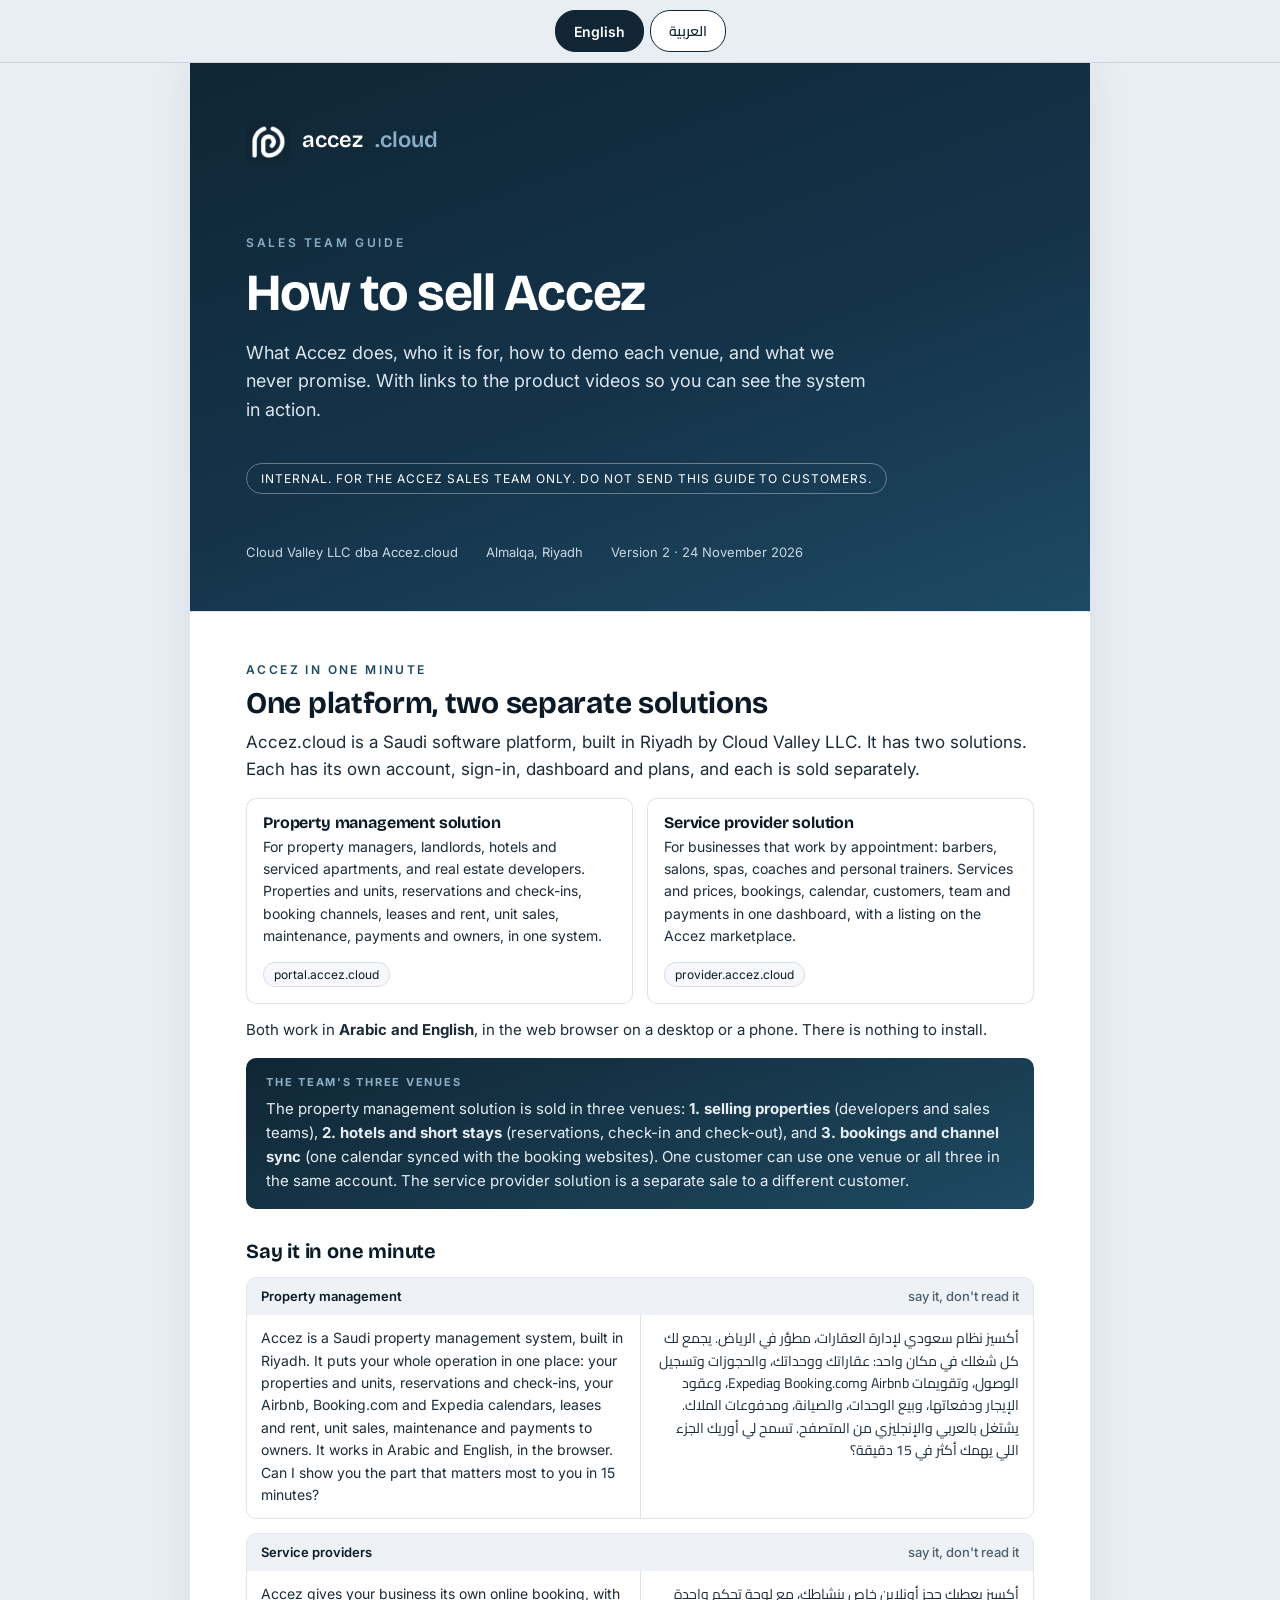
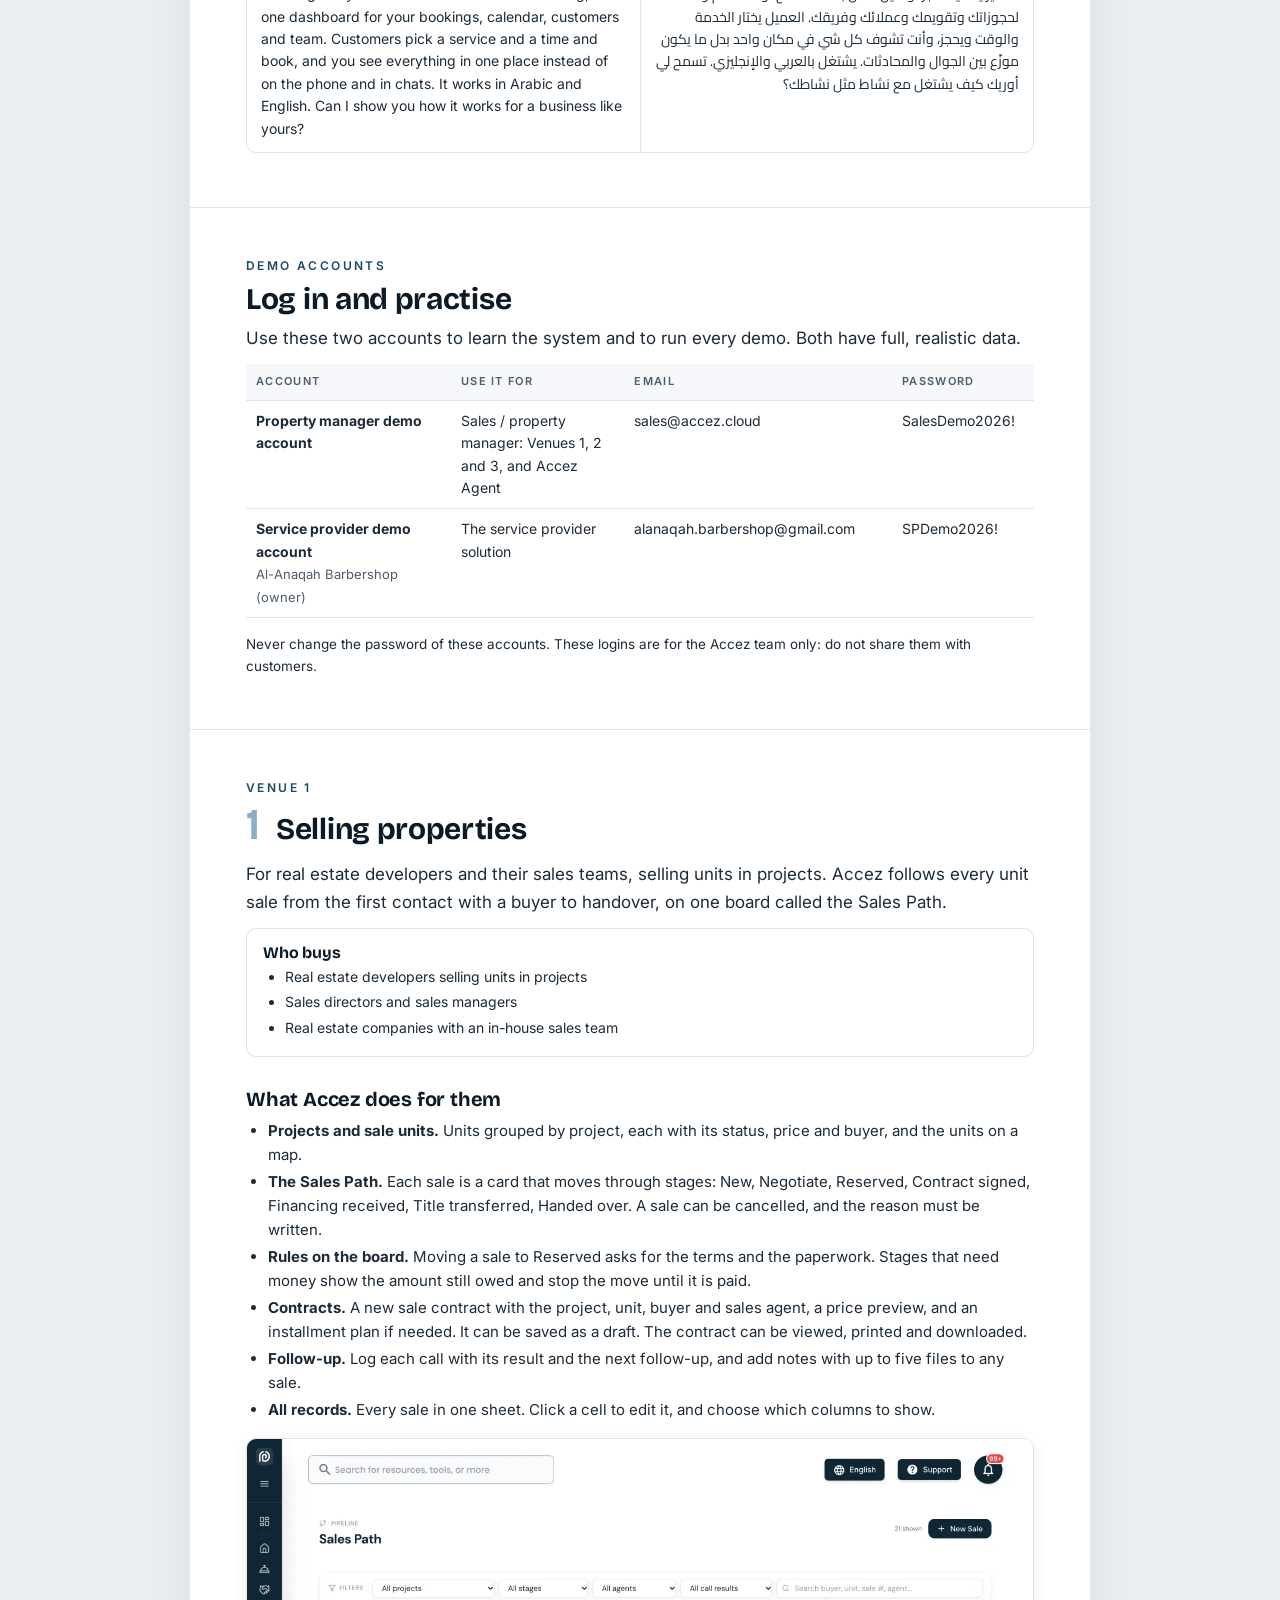
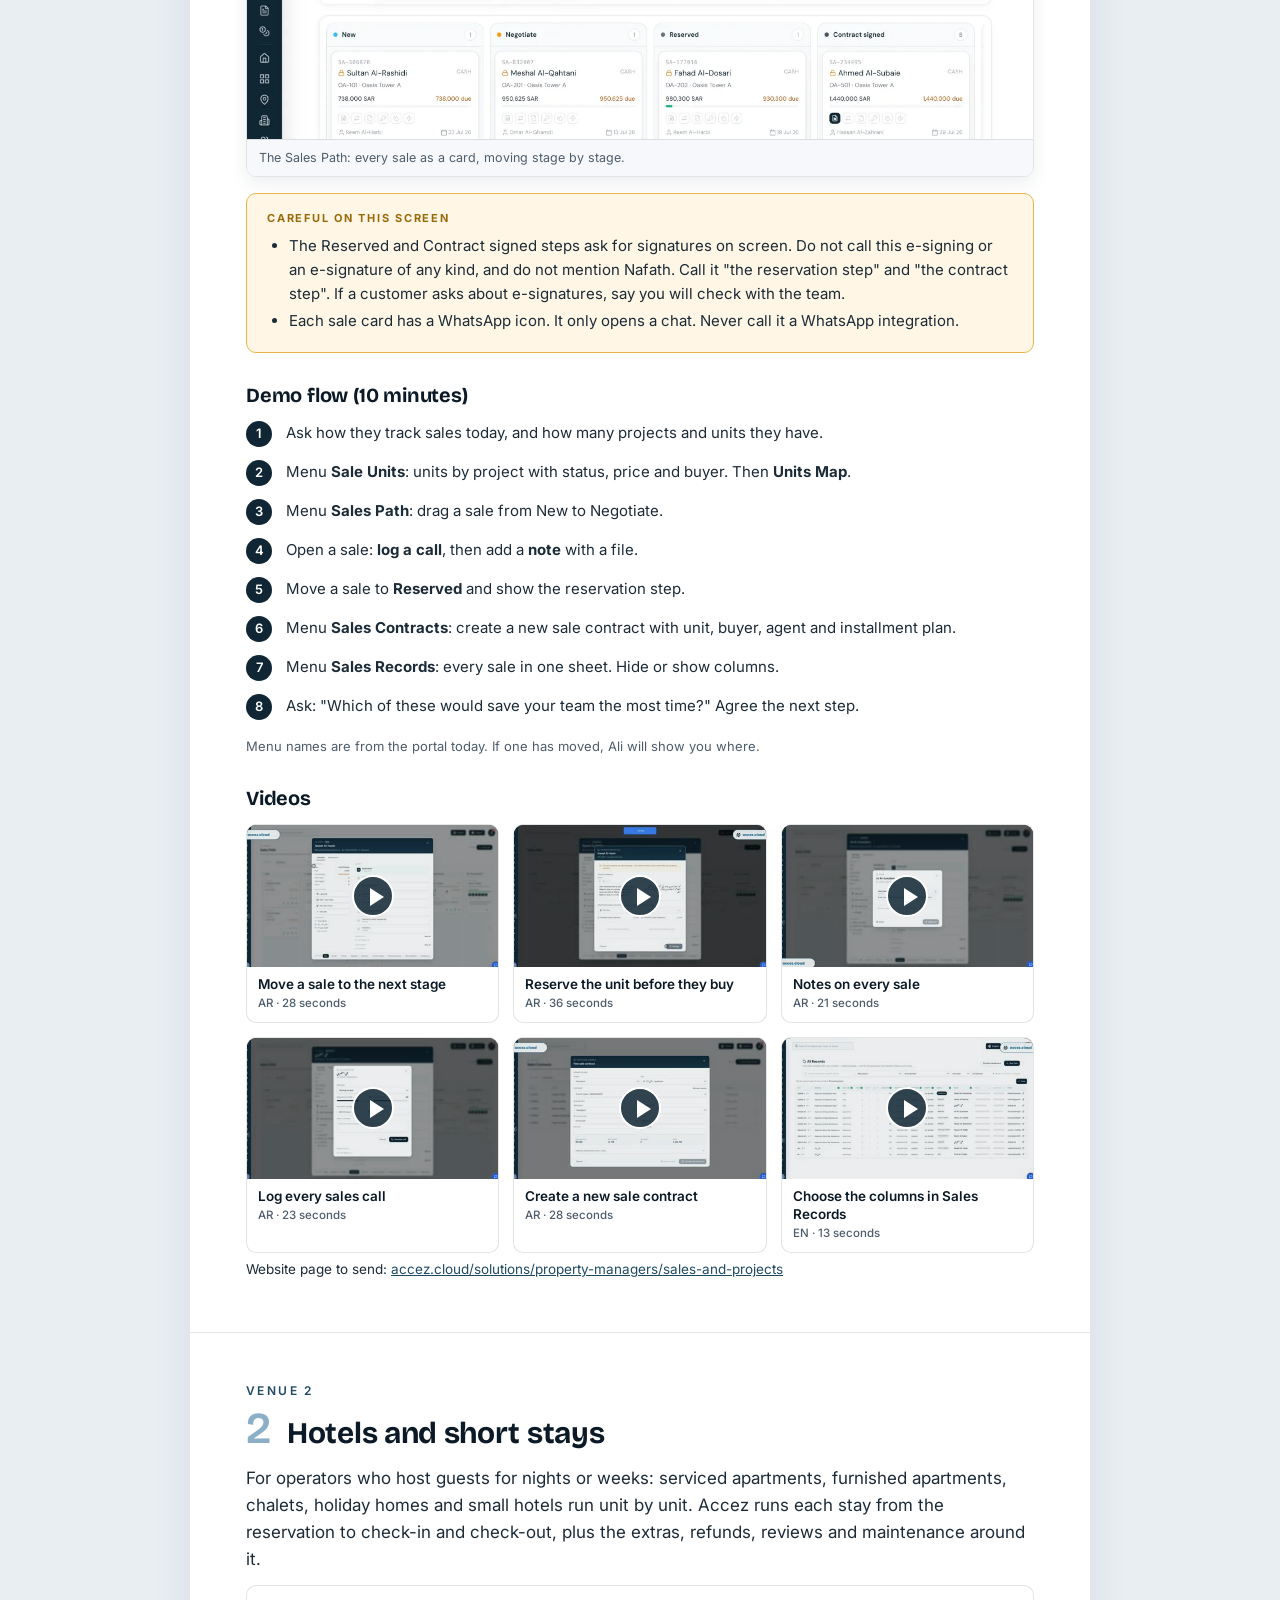
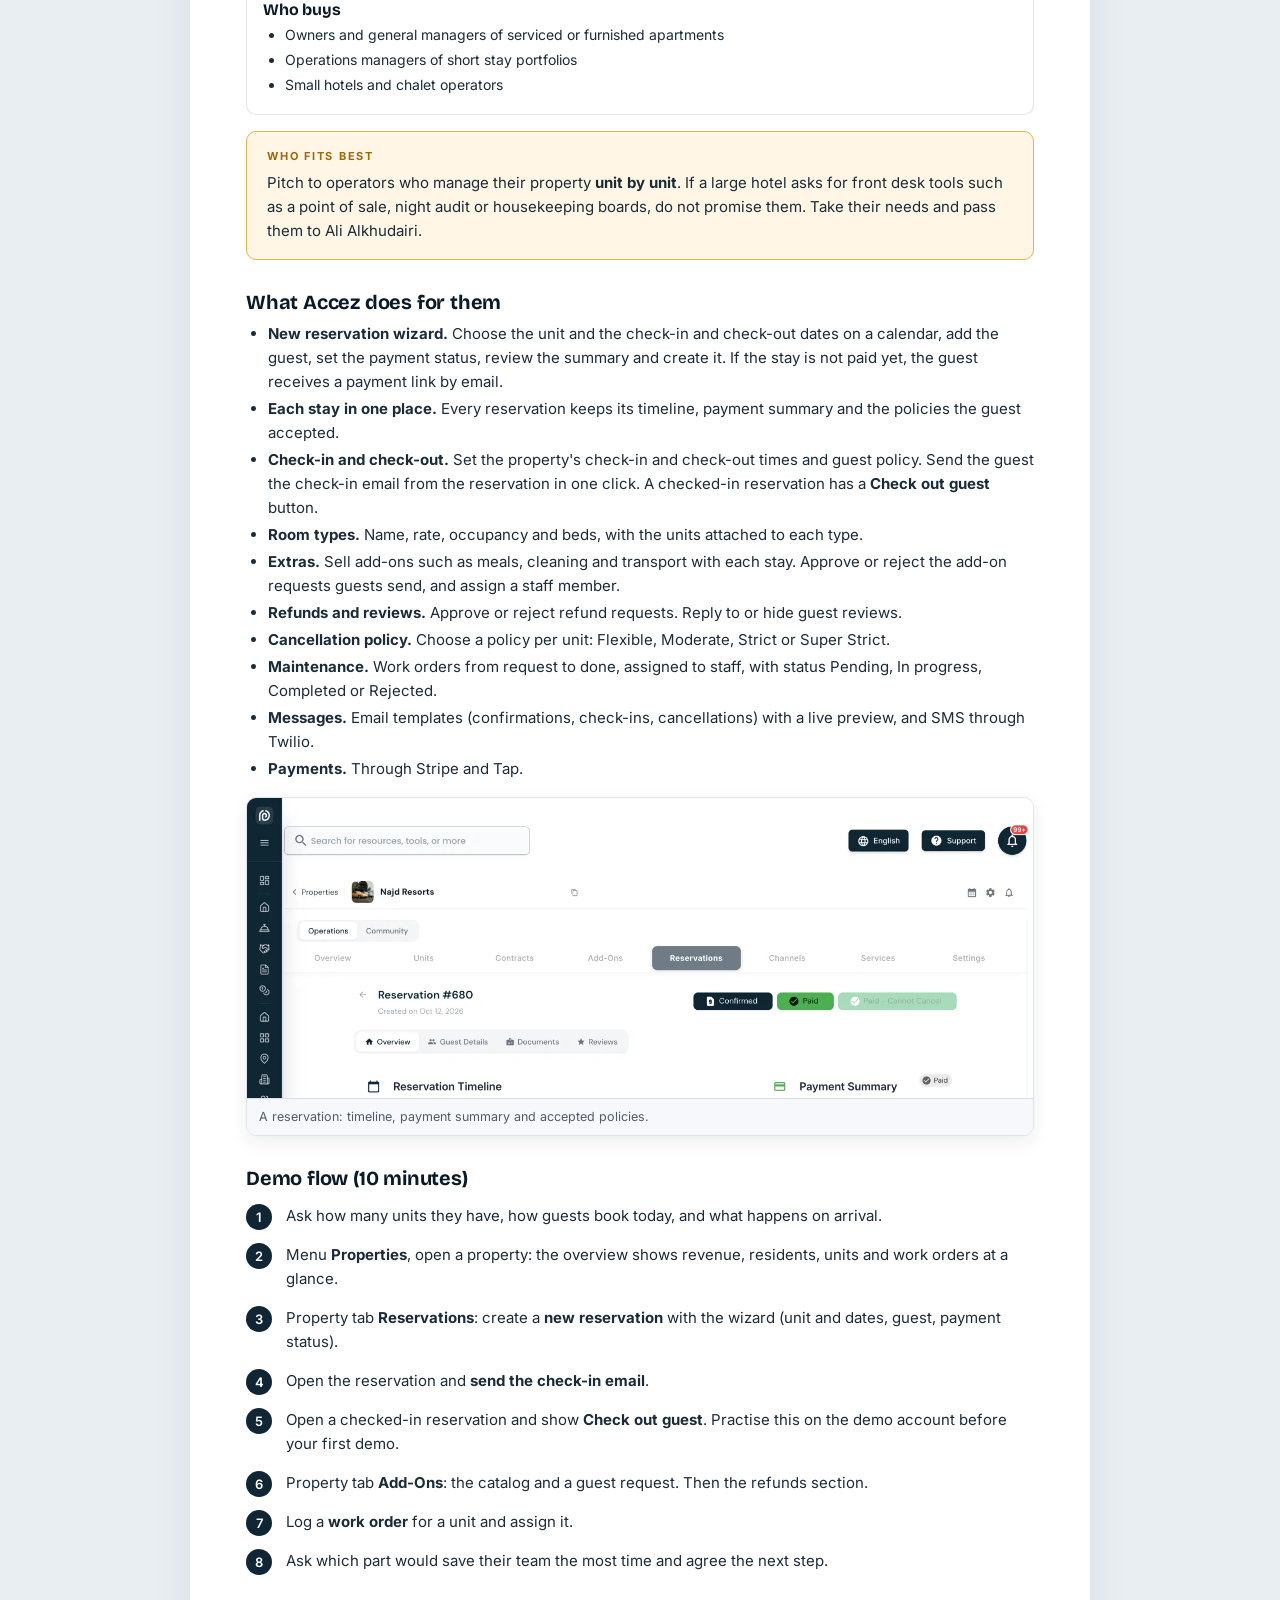
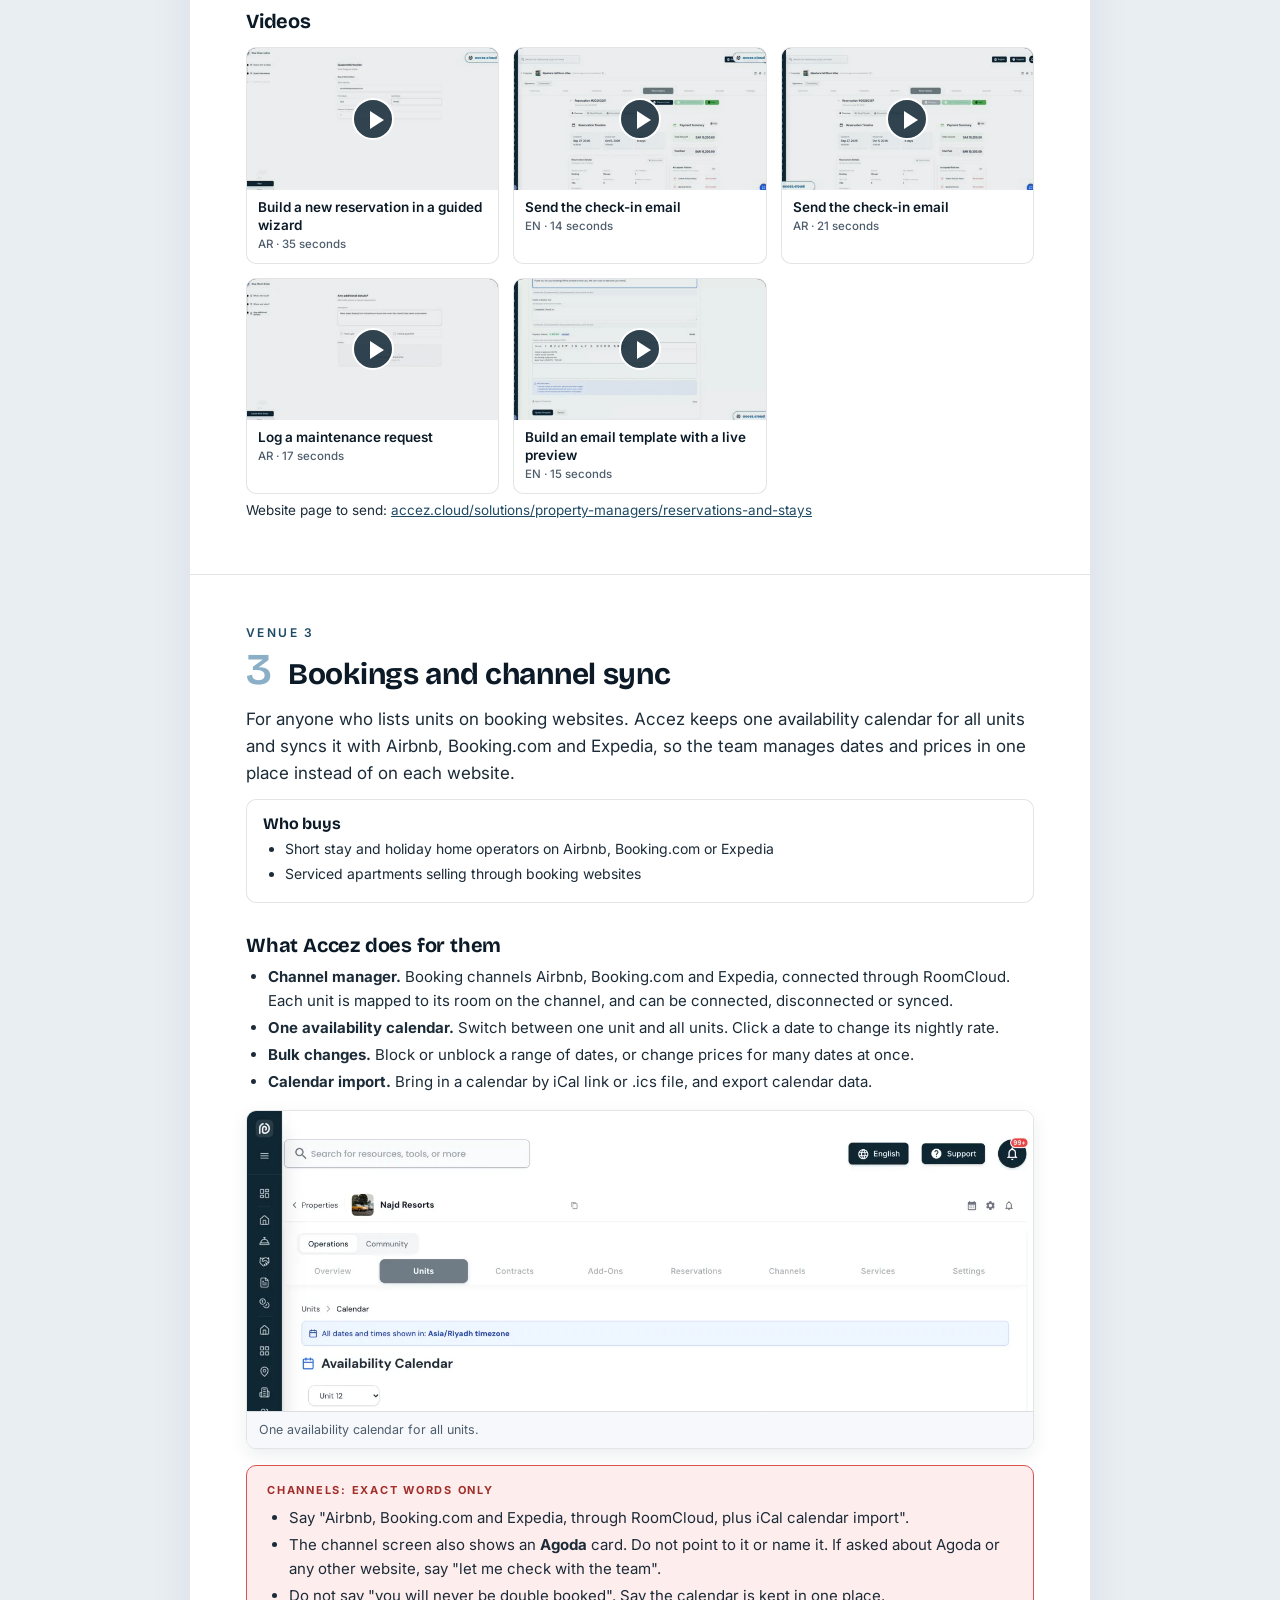
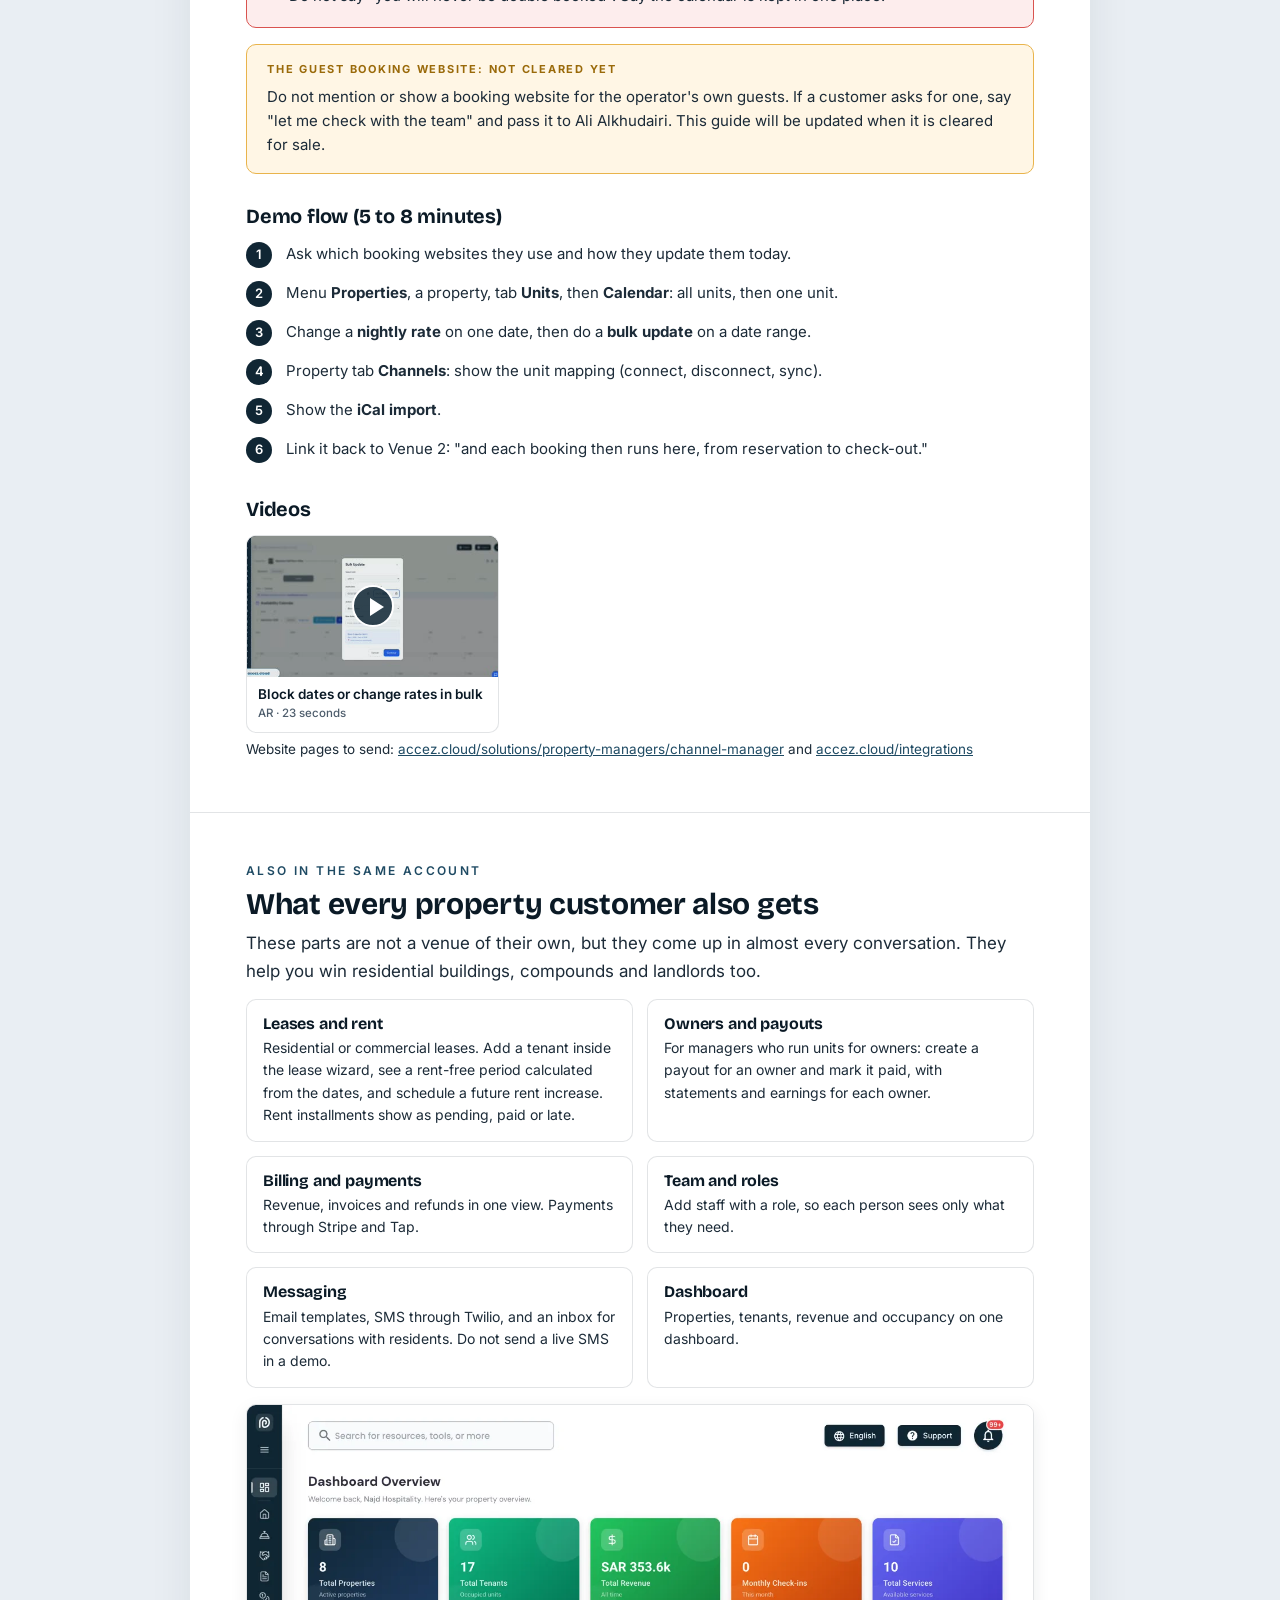
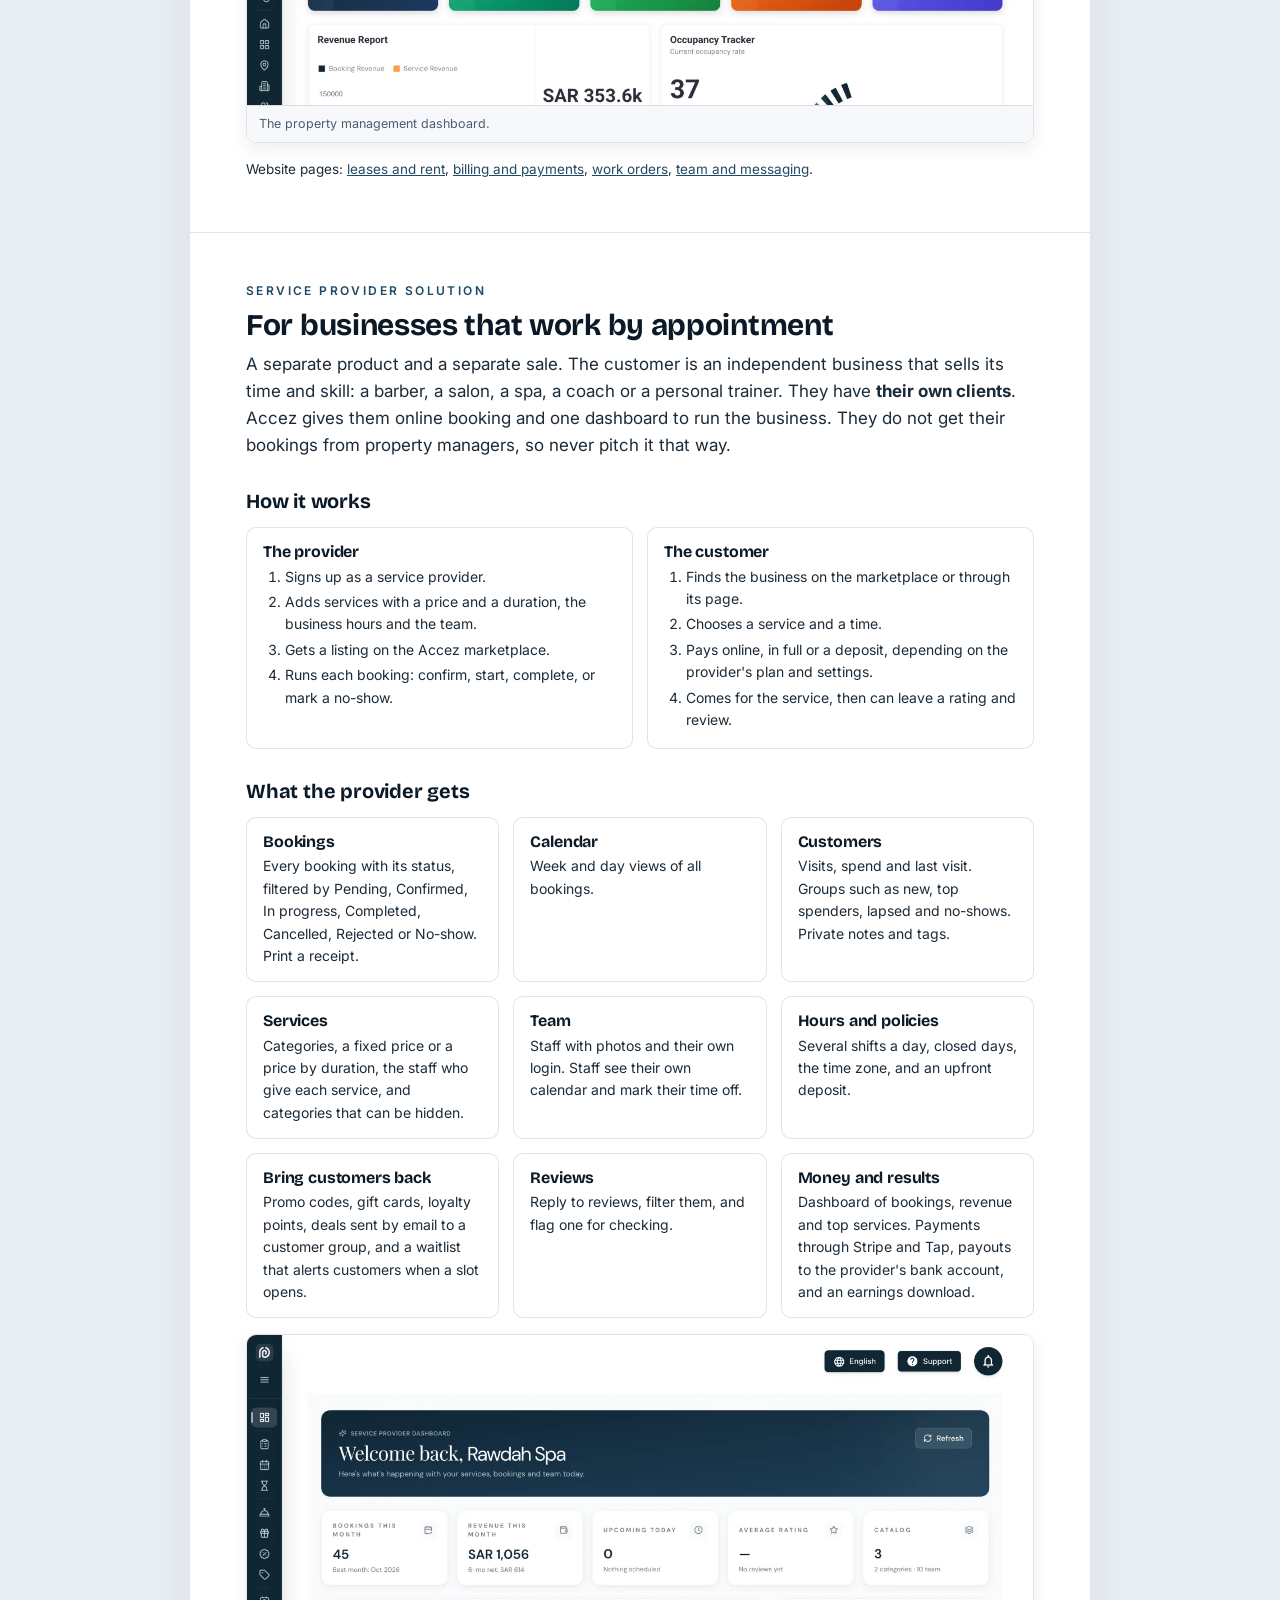
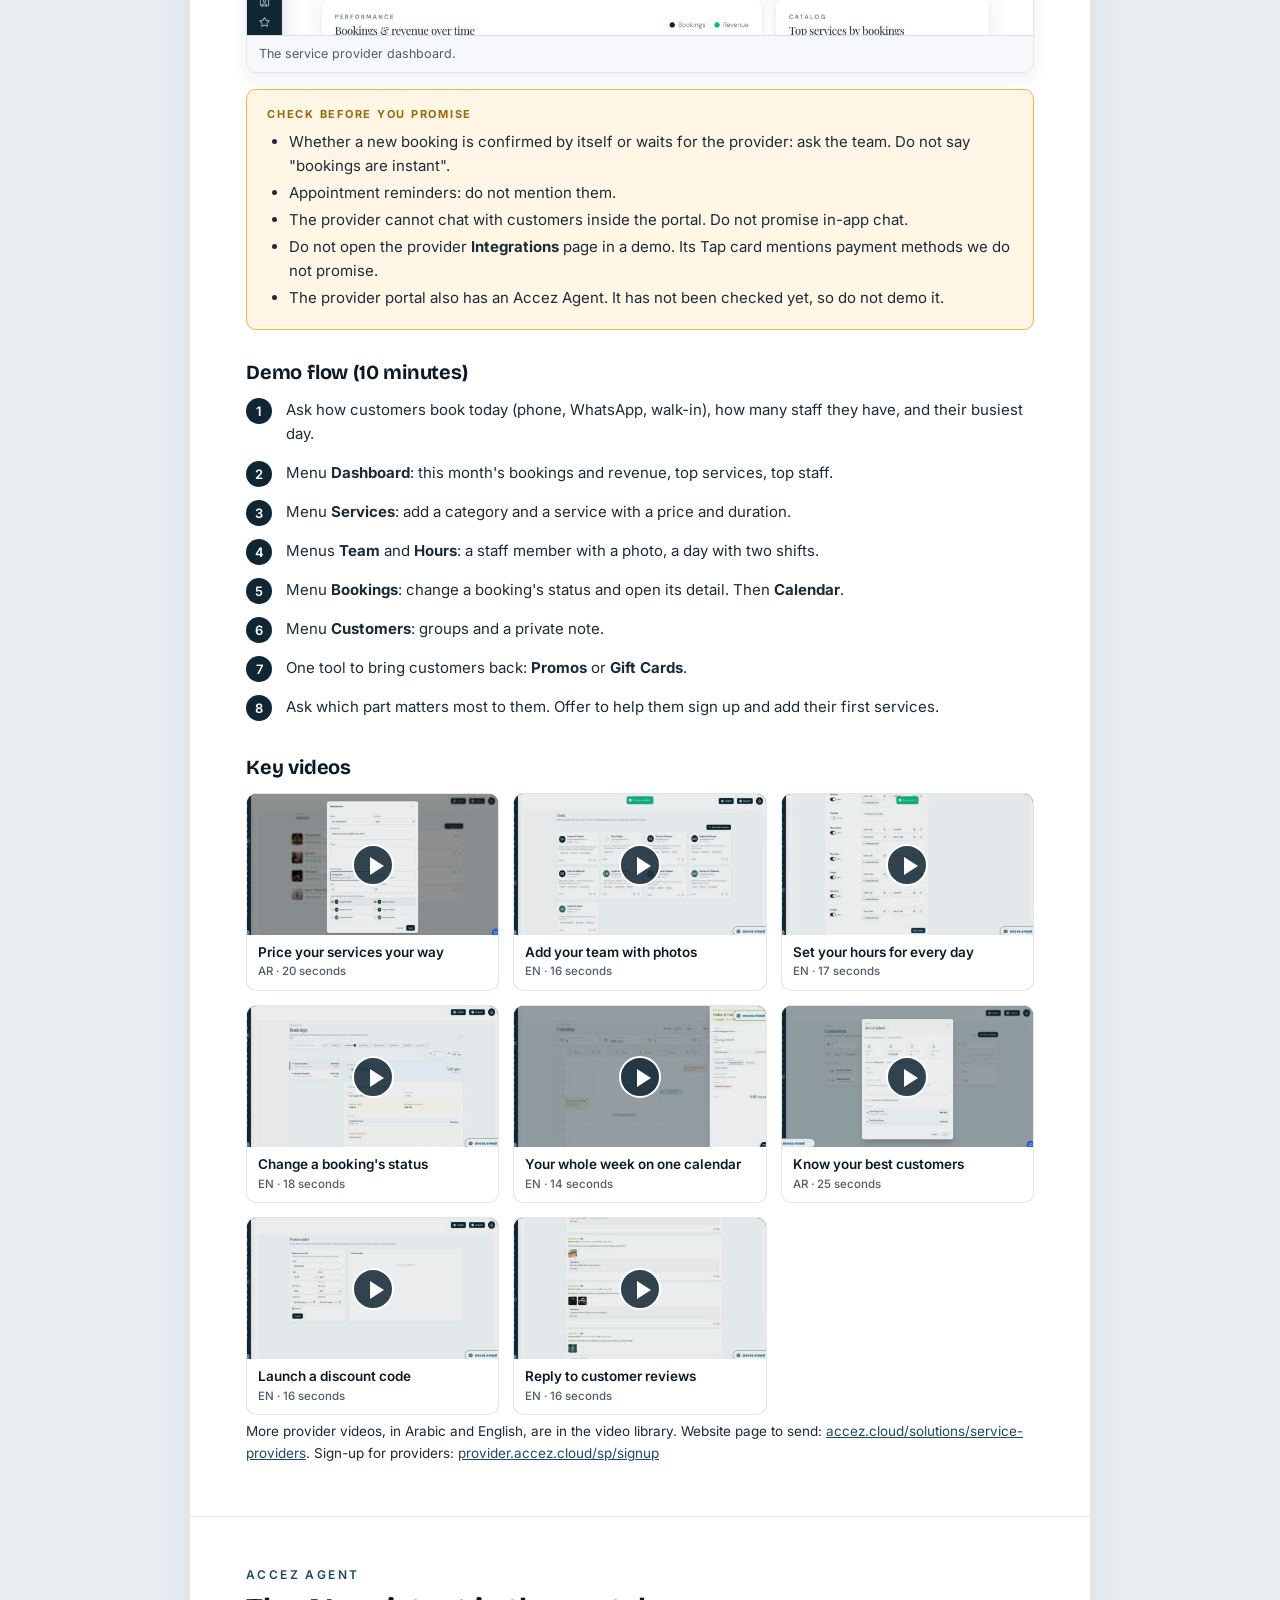
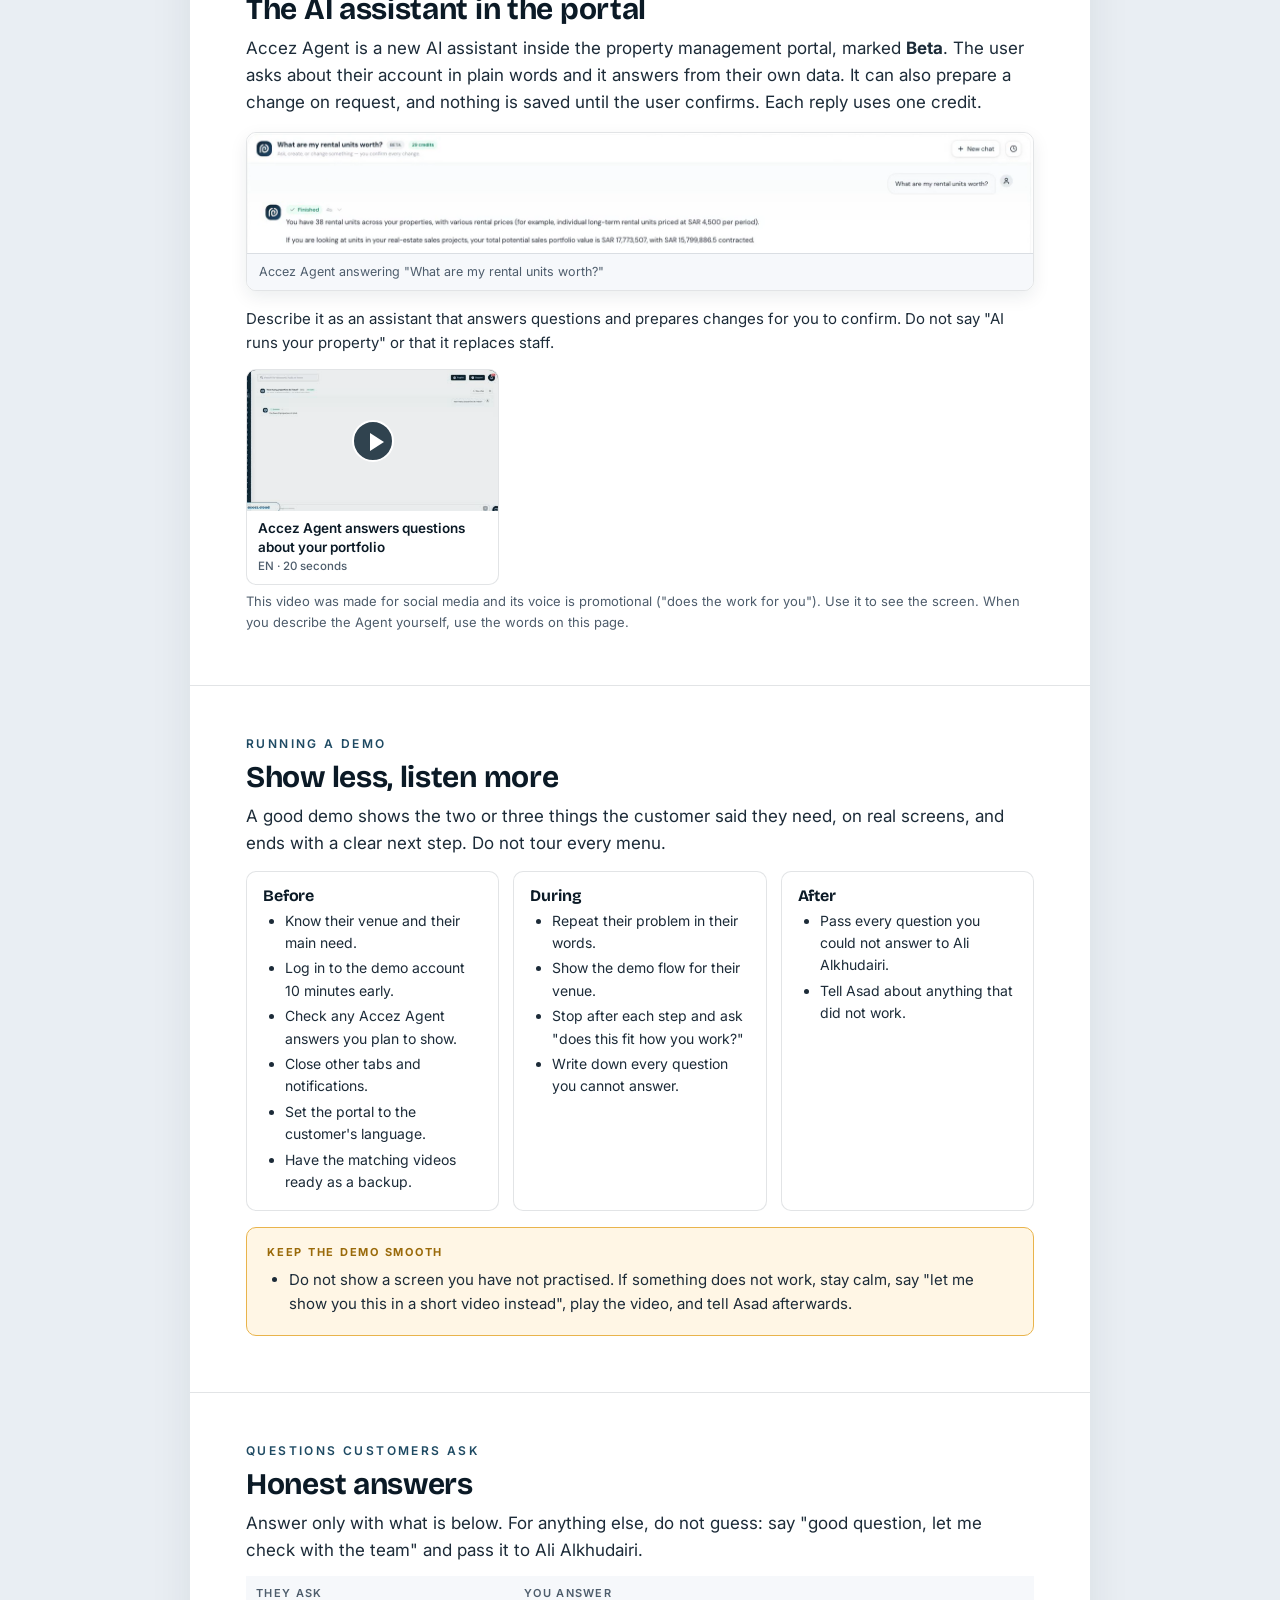
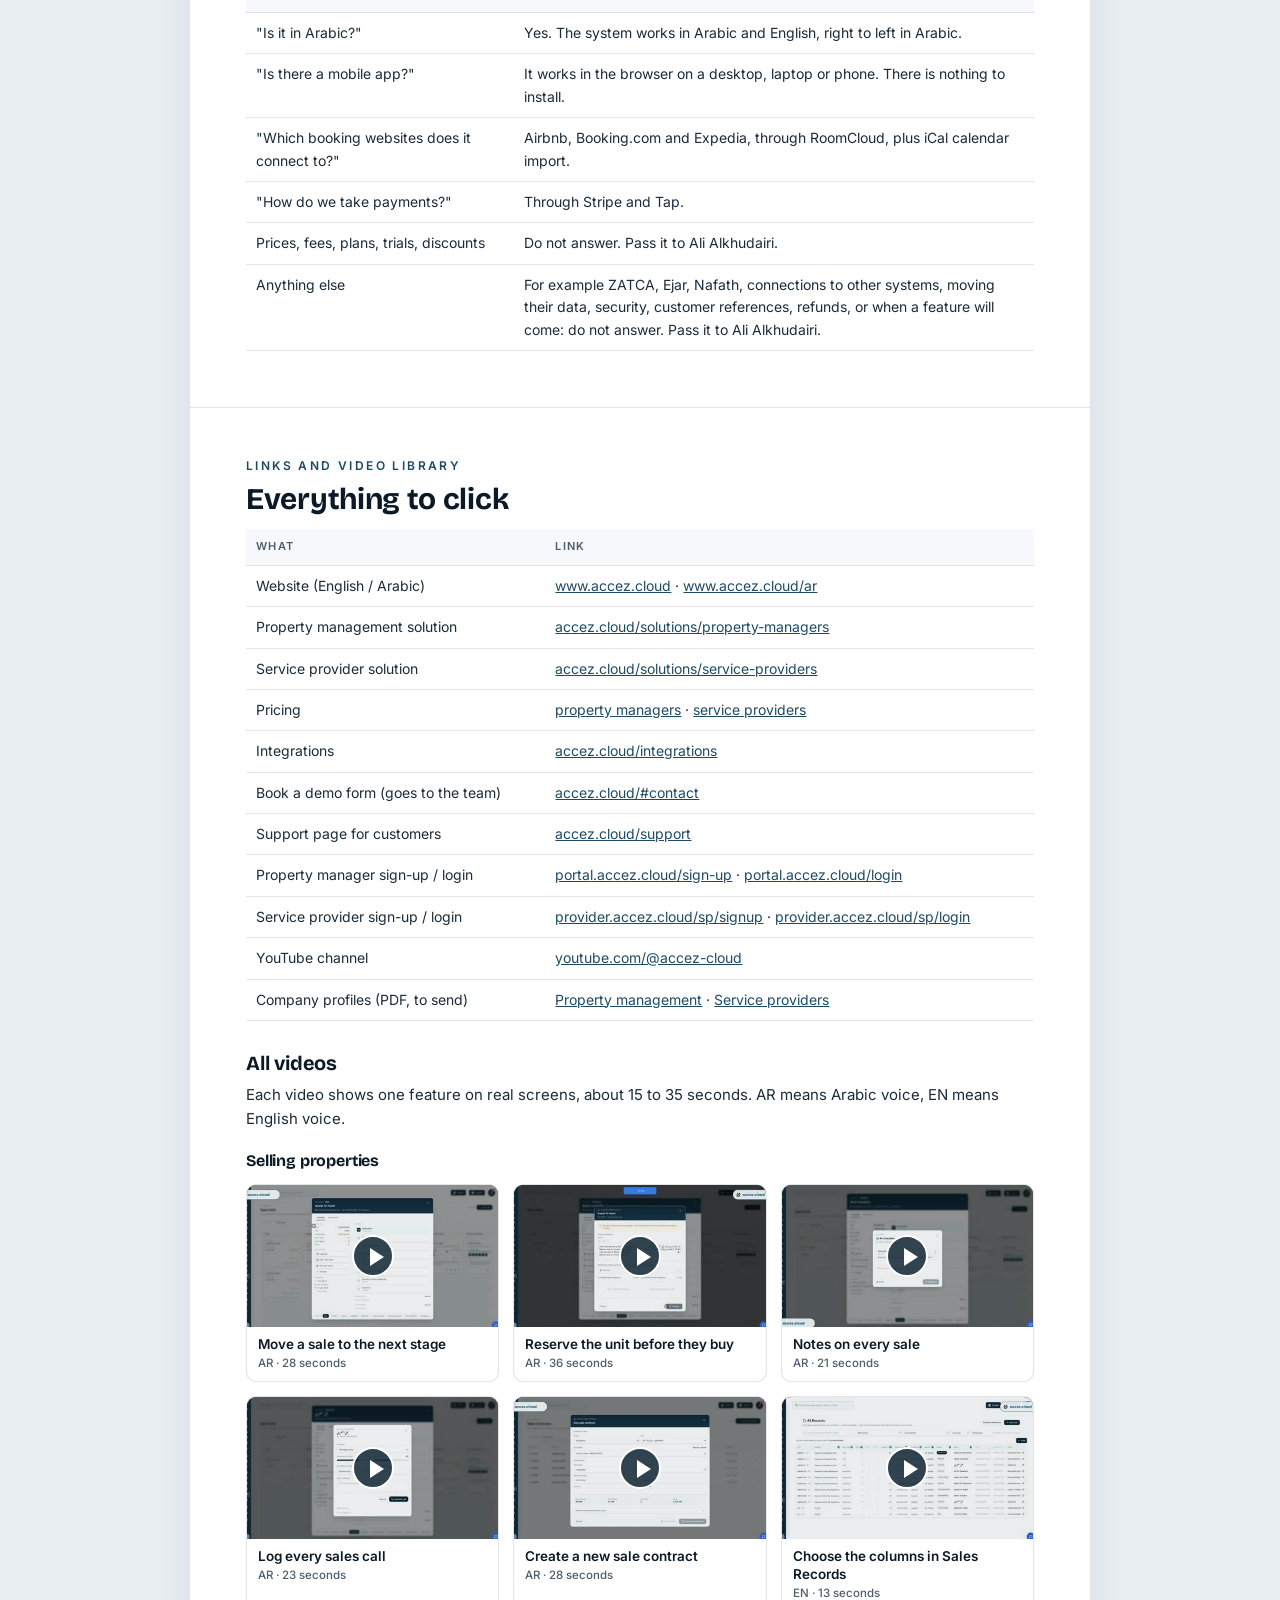
==== commit 5eebcc5e: "Remove the assumed 'pain' boxes and two unverified lines, English and Arabic Co-Authored-By: Claude " ====
--- a/index.html
+++ b/index.html
@@ -90,10 +90,7 @@
   <div class="venue"><span class="num">1</span><h2>Selling properties</h2></div>
   <p class="intro">For real estate developers and their sales teams, selling units in projects. Accez follows every unit sale from the first contact with a buyer to handover, on one board called the Sales Path.</p>
 
-  <div class="grid2">
-    <div class="card"><h4>Who buys</h4><ul><li>Real estate developers selling units in projects</li><li>Sales directors and sales managers</li><li>Real estate companies with an in-house sales team</li></ul></div>
-    <div class="card"><h4>The pain you are solving</h4><ul><li>Sales tracked in Excel and chats, so nobody sees the full picture</li><li>Units reserved twice, or sold without the paperwork</li><li>Managers cannot see which agent is following which buyer</li></ul></div>
-  </div>
+  <div class="card"><h4>Who buys</h4><ul><li>Real estate developers selling units in projects</li><li>Sales directors and sales managers</li><li>Real estate companies with an in-house sales team</li></ul></div>
 
   <h3>What Accez does for them</h3>
   <ul>
@@ -116,7 +113,7 @@
     <li>Open a sale: <b>log a call</b>, then add a <b>note</b> with a file.</li>
     <li>Move a sale to <b>Reserved</b> and show the reservation step.</li>
     <li>Menu <b>Sales Contracts</b>: create a new sale contract with unit, buyer, agent and installment plan.</li>
-    <li>Menu <b>Sales Records</b>: the sheet view the manager will love. Hide or show columns.</li>
+    <li>Menu <b>Sales Records</b>: every sale in one sheet. Hide or show columns.</li>
     <li>Ask: "Which of these would save your team the most time?" Agree the next step.</li>
   </ol>
   <p style="font-size:13px;color:var(--muted)">Menu names are from the portal today. If one has moved, Ali will show you where.</p>
@@ -139,10 +136,7 @@
   <div class="venue"><span class="num">2</span><h2>Hotels and short stays</h2></div>
   <p class="intro">For operators who host guests for nights or weeks: serviced apartments, furnished apartments, chalets, holiday homes and small hotels run unit by unit. Accez runs each stay from the reservation to check-in and check-out, plus the extras, refunds, reviews and maintenance around it.</p>
 
-  <div class="grid2">
-    <div class="card"><h4>Who buys</h4><ul><li>Owners and general managers of serviced or furnished apartments</li><li>Operations managers of short stay portfolios</li><li>Small hotels and chalet operators</li></ul></div>
-    <div class="card"><h4>The pain you are solving</h4><ul><li>Reservations written in notebooks, Excel or chats</li><li>Guests arriving without the information they need</li><li>Extras, refunds and maintenance tracked nowhere</li></ul></div>
-  </div>
+  <div class="card"><h4>Who buys</h4><ul><li>Owners and general managers of serviced or furnished apartments</li><li>Operations managers of short stay portfolios</li><li>Small hotels and chalet operators</li></ul></div>
 
   <div class="box warn"><span class="label">Who fits best</span><p style="margin:0">Pitch to operators who manage their property <b>unit by unit</b>. If a large hotel asks for front desk tools such as a point of sale, night audit or housekeeping boards, do not promise them. Take their needs and pass them to Ali Alkhudairi.</p></div>
 
@@ -190,10 +184,7 @@
   <div class="venue"><span class="num">3</span><h2>Bookings and channel sync</h2></div>
   <p class="intro">For anyone who lists units on booking websites. Accez keeps one availability calendar for all units and syncs it with Airbnb, Booking.com and Expedia, so the team manages dates and prices in one place instead of on each website.</p>
 
-  <div class="grid2">
-    <div class="card"><h4>Who buys</h4><ul><li>Short stay and holiday home operators on Airbnb, Booking.com or Expedia</li><li>Serviced apartments selling through booking websites</li><li>Usually the same people as Venue 2: sell them together</li></ul></div>
-    <div class="card"><h4>The pain you are solving</h4><ul><li>Updating dates and prices on every website by hand</li><li>Worry about two guests booking the same night</li><li>No single view of all bookings</li></ul></div>
-  </div>
+  <div class="card"><h4>Who buys</h4><ul><li>Short stay and holiday home operators on Airbnb, Booking.com or Expedia</li><li>Serviced apartments selling through booking websites</li></ul></div>
 
   <h3>What Accez does for them</h3>
   <ul>
@@ -521,10 +512,7 @@
   <div class="venue"><span class="num">1</span><h2>بيع العقارات</h2></div>
   <p class="intro">للمطورين العقاريين وفرق المبيعات لديهم، ممن يبيعون وحدات في مشاريع. يتابع أكسيز بيع كل وحدة من أول تواصل مع المشتري حتى التسليم، على لوحة واحدة اسمها مسار المبيعات.</p>
 
-  <div class="grid2">
-    <div class="card"><h4>من يشتري</h4><ul><li>المطورون العقاريون الذين يبيعون وحدات في مشاريع</li><li>مديرو المبيعات ومسؤولو المبيعات</li><li>الشركات العقارية التي لديها فريق مبيعات داخلي</li></ul></div>
-    <div class="card"><h4>المشكلة التي تحلّها لهم</h4><ul><li>المبيعات تُتابَع في Excel والمحادثات، فلا أحد يرى الصورة كاملة</li><li>وحدات تُحجز مرتين، أو تُباع دون اكتمال الأوراق</li><li>المدير لا يعرف أي مندوب يتابع أي مشترٍ</li></ul></div>
-  </div>
+  <div class="card"><h4>من يشتري</h4><ul><li>المطورون العقاريون الذين يبيعون وحدات في مشاريع</li><li>مديرو المبيعات ومسؤولو المبيعات</li><li>الشركات العقارية التي لديها فريق مبيعات داخلي</li></ul></div>
 
   <h3>ماذا يقدّم لهم أكسيز</h3>
   <ul>
@@ -547,7 +535,7 @@
     <li>افتح صفقة: <b>سجّل مكالمة</b>، ثم أضف <b>ملاحظة</b> مع ملف.</li>
     <li>انقل صفقة إلى <b>محجوز</b> واعرض خطوة الحجز.</li>
     <li>قائمة <b>عقود المبيعات</b> (Sales Contracts): أنشئ عقد بيع جديدًا مع الوحدة والمشتري والمندوب وخطة الأقساط.</li>
-    <li>قائمة <b>سجلات المبيعات</b> (Sales Records): عرض الجدول الذي سيعجب المدير. أخفِ أعمدة أو أظهرها.</li>
+    <li>قائمة <b>سجلات المبيعات</b> (Sales Records): كل الصفقات في جدول واحد. أخفِ أعمدة أو أظهرها.</li>
     <li>اسأل: «أي جزء من هذه يوفّر على فريقك أكثر وقت؟» واتفق معه على الخطوة التالية.</li>
   </ol>
   <p style="font-size:13px;color:var(--muted)">أسماء القوائم كما تظهر في البوابة اليوم. إذا تغيّر مكان أي قائمة، سيوضّحه لك علي.</p>
@@ -570,10 +558,7 @@
   <div class="venue"><span class="num">2</span><h2>الفنادق والإقامات القصيرة</h2></div>
   <p class="intro">للمشغلين الذين يستضيفون نزلاء لليالٍ أو أسابيع: الشقق الفندقية، والشقق المفروشة، والشاليهات، وبيوت العطلات، والفنادق الصغيرة التي تُدار وحدةً وحدة. يدير أكسيز كل إقامة من الحجز إلى تسجيل الوصول والمغادرة، مع الإضافات والاستردادات والتقييمات والصيانة المرتبطة بها.</p>
 
-  <div class="grid2">
-    <div class="card"><h4>من يشتري</h4><ul><li>ملاك الشقق الفندقية والمفروشة ومديروها العامّون</li><li>مديرو العمليات في محافظ الإقامات القصيرة</li><li>الفنادق الصغيرة ومشغلو الشاليهات</li></ul></div>
-    <div class="card"><h4>المشكلة التي تحلّها لهم</h4><ul><li>حجوزات مكتوبة في دفاتر أو Excel أو محادثات</li><li>نزلاء يصلون دون المعلومات التي يحتاجونها</li><li>الإضافات والاستردادات والصيانة لا تُتابَع في أي مكان</li></ul></div>
-  </div>
+  <div class="card"><h4>من يشتري</h4><ul><li>ملاك الشقق الفندقية والمفروشة ومديروها العامّون</li><li>مديرو العمليات في محافظ الإقامات القصيرة</li><li>الفنادق الصغيرة ومشغلو الشاليهات</li></ul></div>
 
   <div class="box warn"><span class="label">من هو العميل الأنسب</span><p style="margin:0">اعرض النظام على المشغلين الذين يديرون عقارهم <b>وحدةً وحدة</b>. وإذا طلب فندق كبير أدوات الاستقبال مثل نقاط البيع أو التدقيق الليلي أو لوحات التدبير الفندقي، فلا تَعِده بها. سجّل احتياجاته وارفعها إلى علي الخضيري.</p></div>
 
@@ -621,10 +606,7 @@
   <div class="venue"><span class="num">3</span><h2>الحجوزات ومزامنة القنوات</h2></div>
   <p class="intro">لكل من يعرض وحداته على مواقع الحجز. يحتفظ أكسيز بتقويم توفر واحد لكل الوحدات ويزامنه مع Airbnb وBooking.com وExpedia، فيدير الفريق التواريخ والأسعار من مكان واحد بدل كل موقع على حدة.</p>
 
-  <div class="grid2">
-    <div class="card"><h4>من يشتري</h4><ul><li>مشغلو الإقامات القصيرة وبيوت العطلات على Airbnb أو Booking.com أو Expedia</li><li>الشقق الفندقية التي تبيع عبر مواقع الحجز</li><li>غالبًا هم نفس عملاء المجال 2، فاعرض المجالين معًا</li></ul></div>
-    <div class="card"><h4>المشكلة التي تحلّها لهم</h4><ul><li>تحديث التواريخ والأسعار يدويًا في كل موقع</li><li>القلق من حجز نزيلين لنفس الليلة</li><li>لا يوجد عرض واحد لكل الحجوزات</li></ul></div>
-  </div>
+  <div class="card"><h4>من يشتري</h4><ul><li>مشغلو الإقامات القصيرة وبيوت العطلات على Airbnb أو Booking.com أو Expedia</li><li>الشقق الفندقية التي تبيع عبر مواقع الحجز</li></ul></div>
 
   <h3>ماذا يقدّم لهم أكسيز</h3>
   <ul>
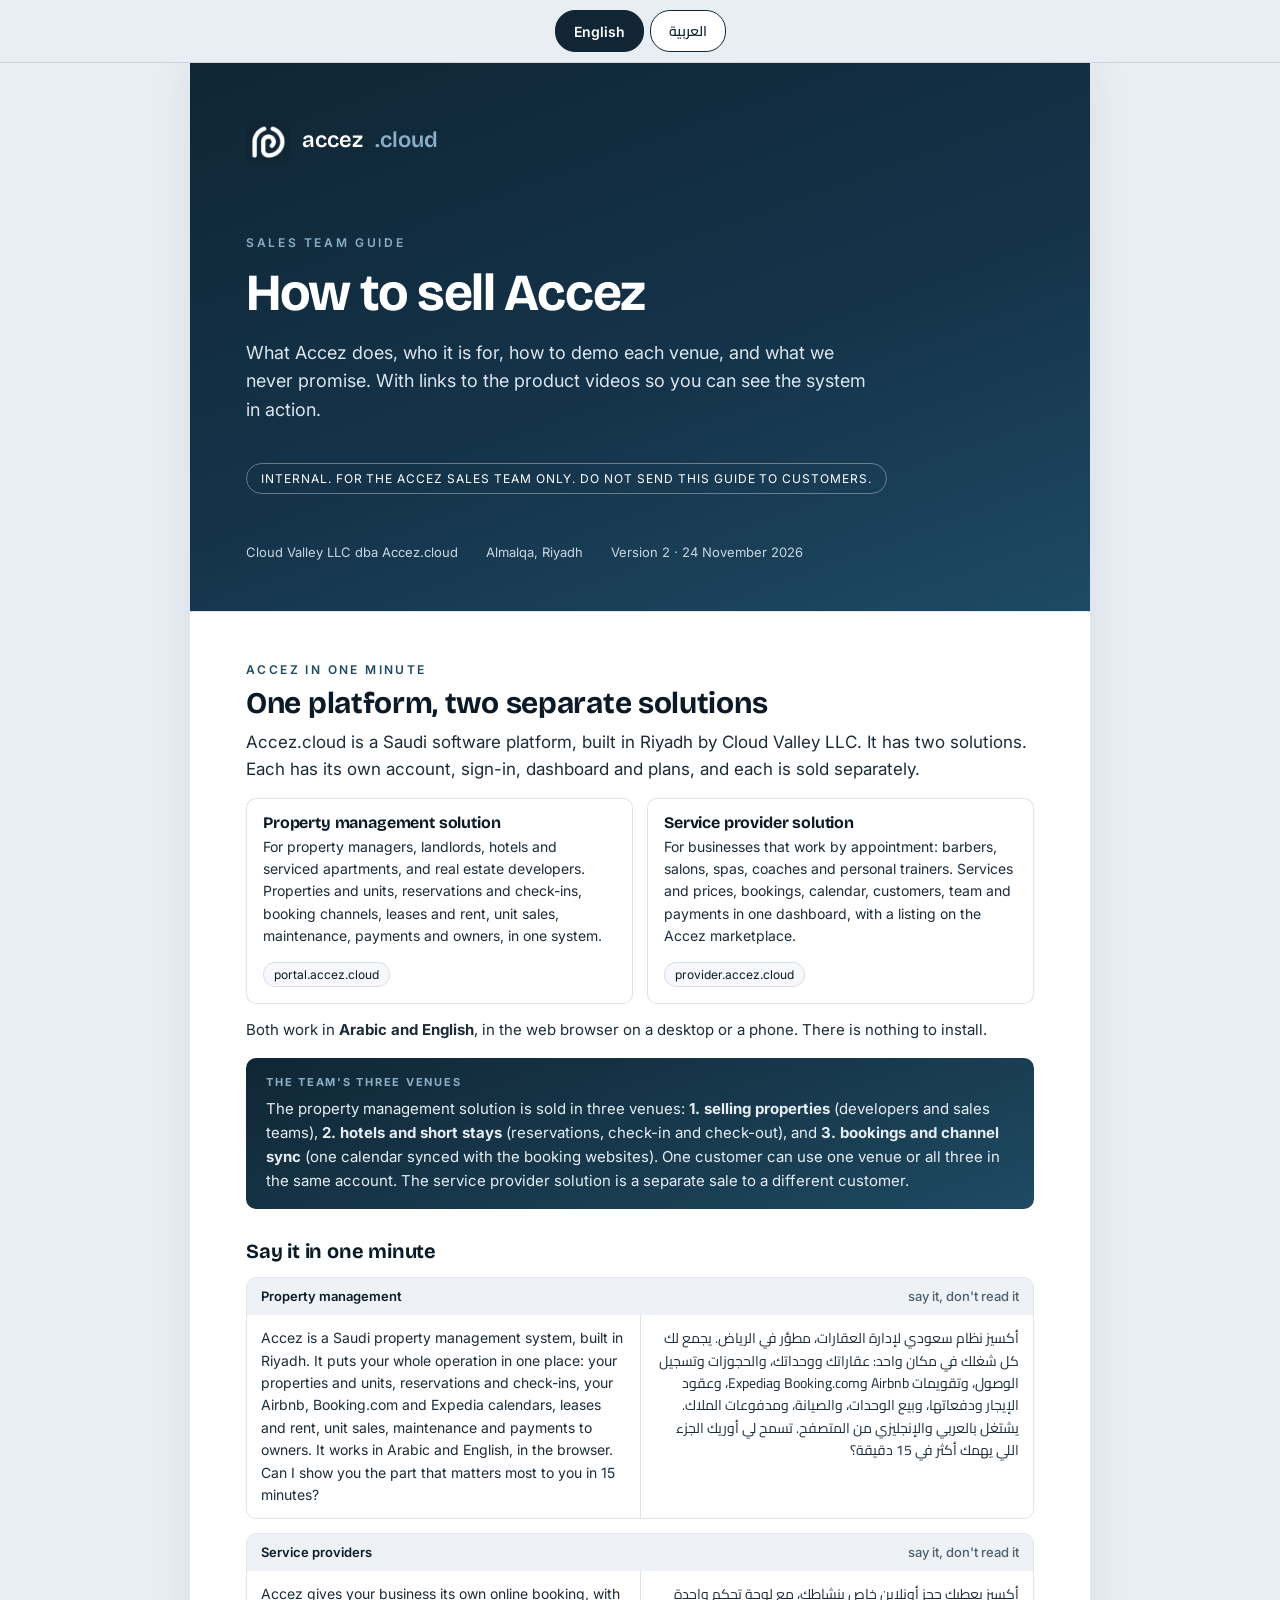
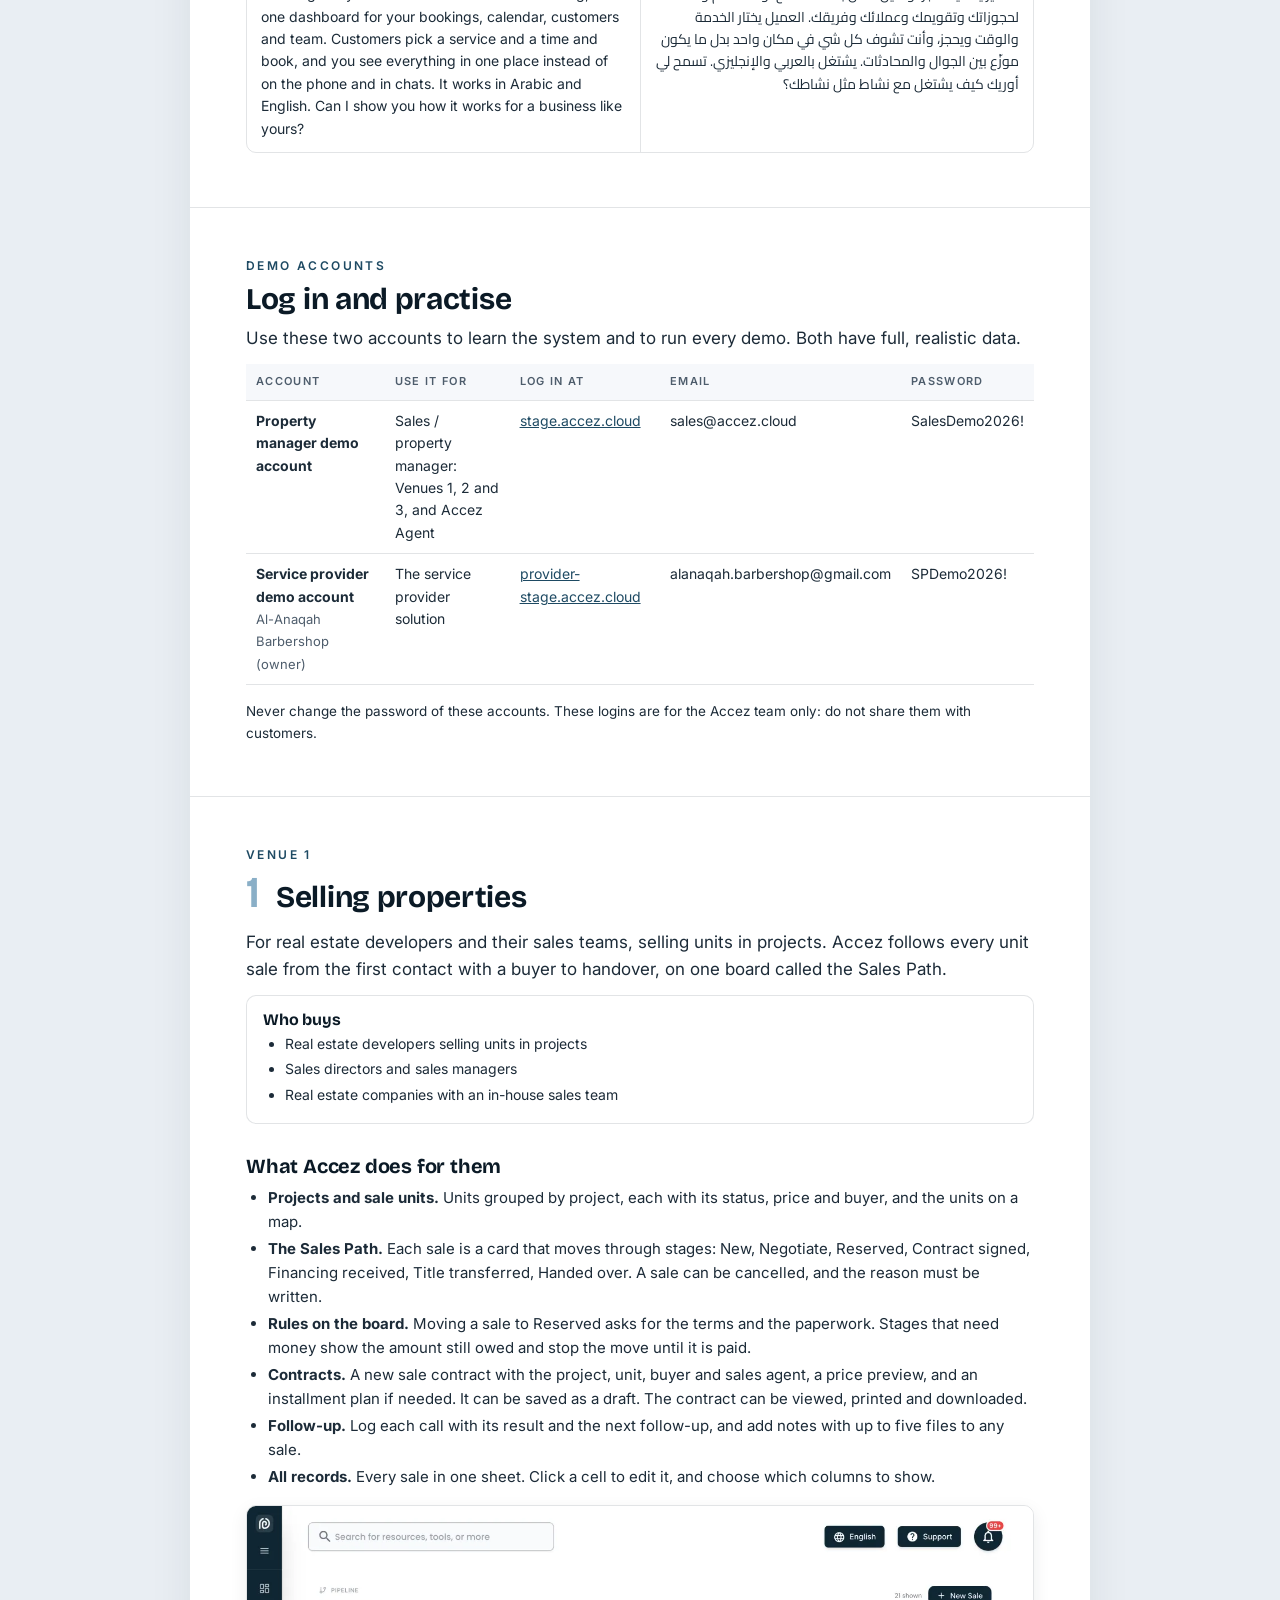
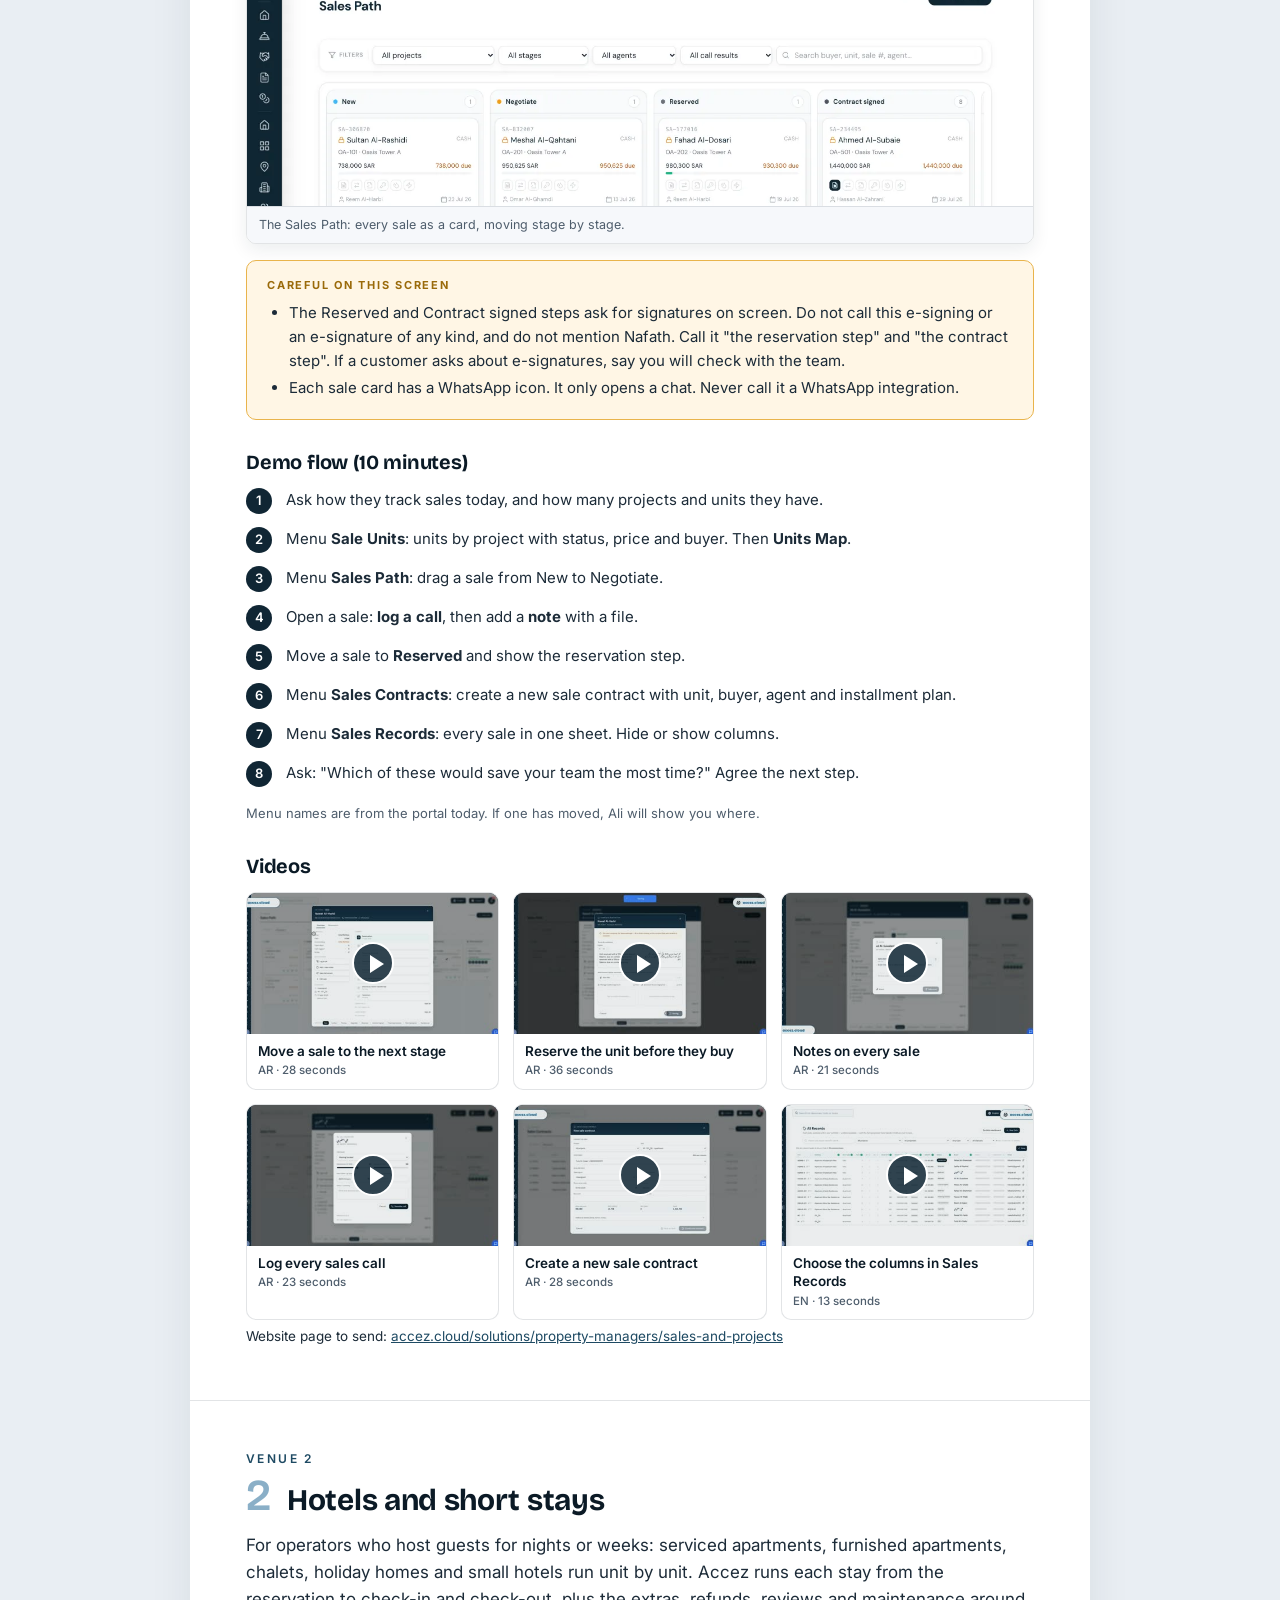
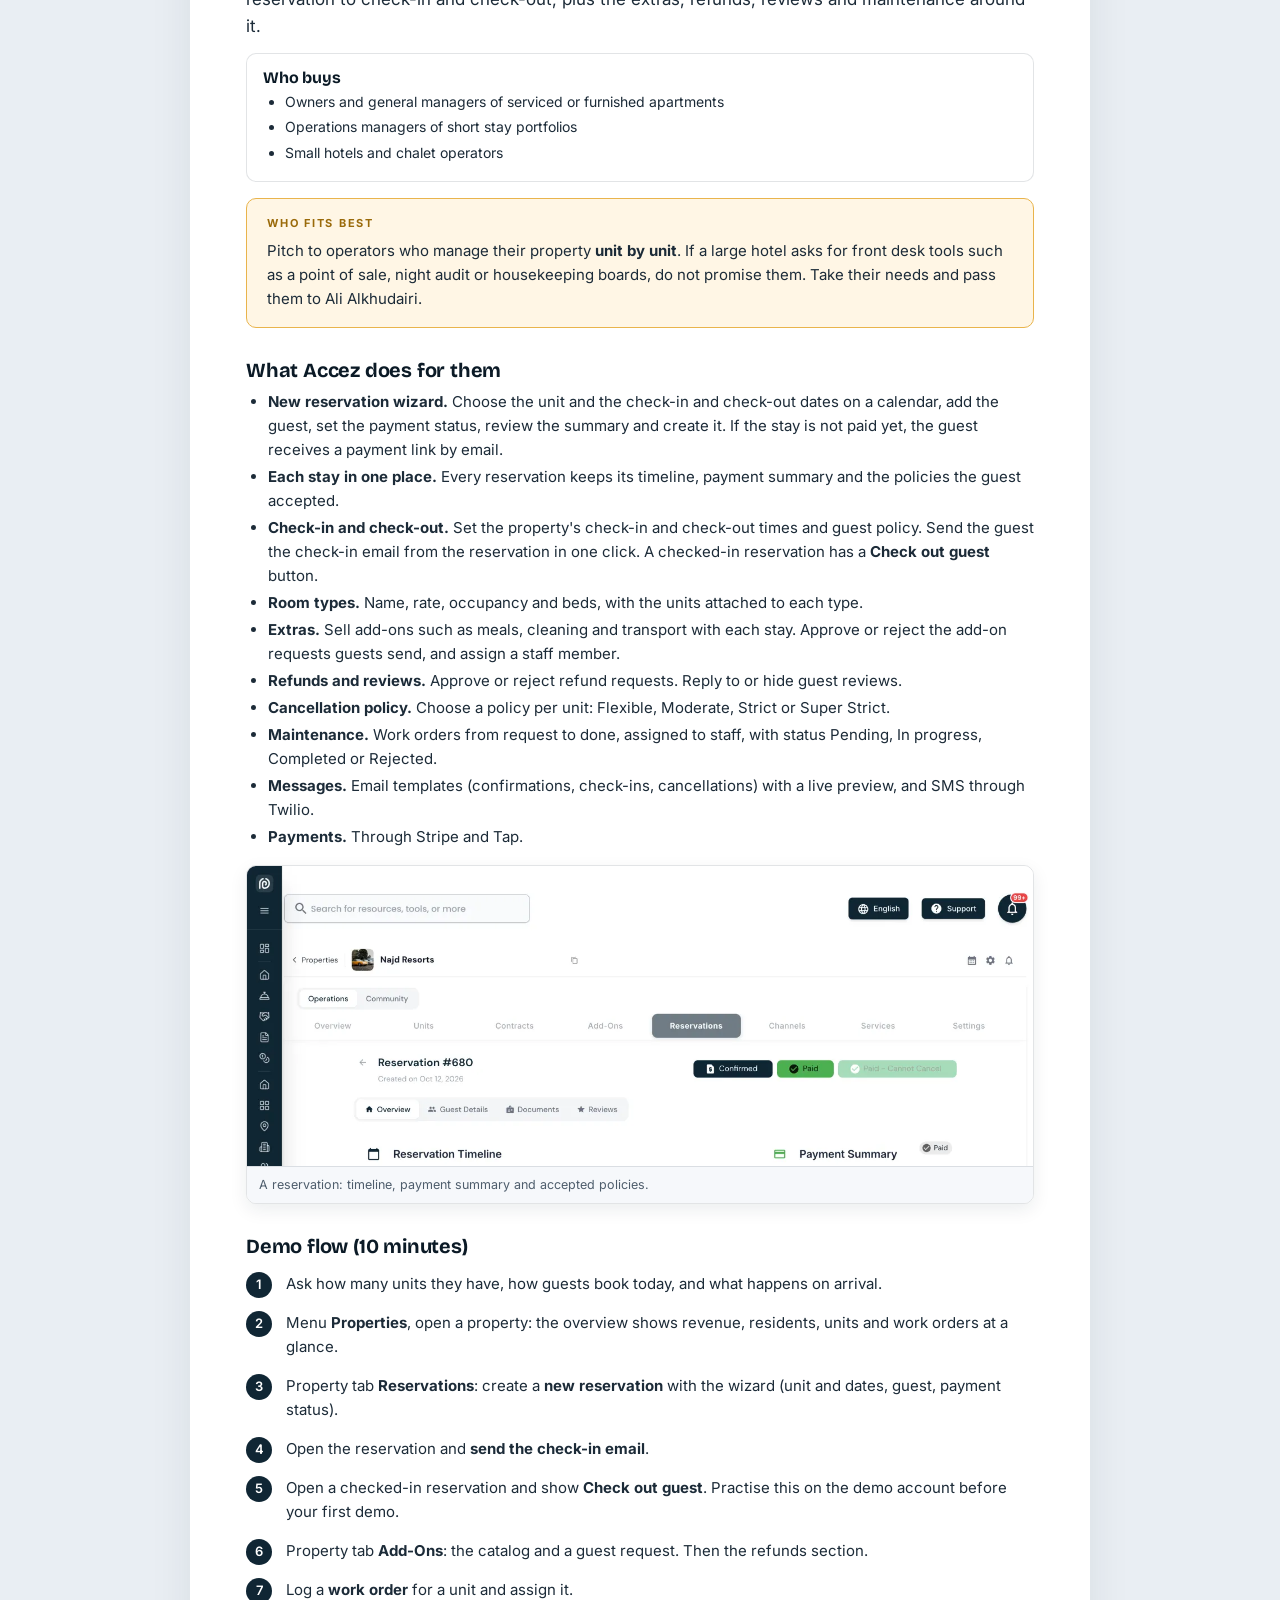
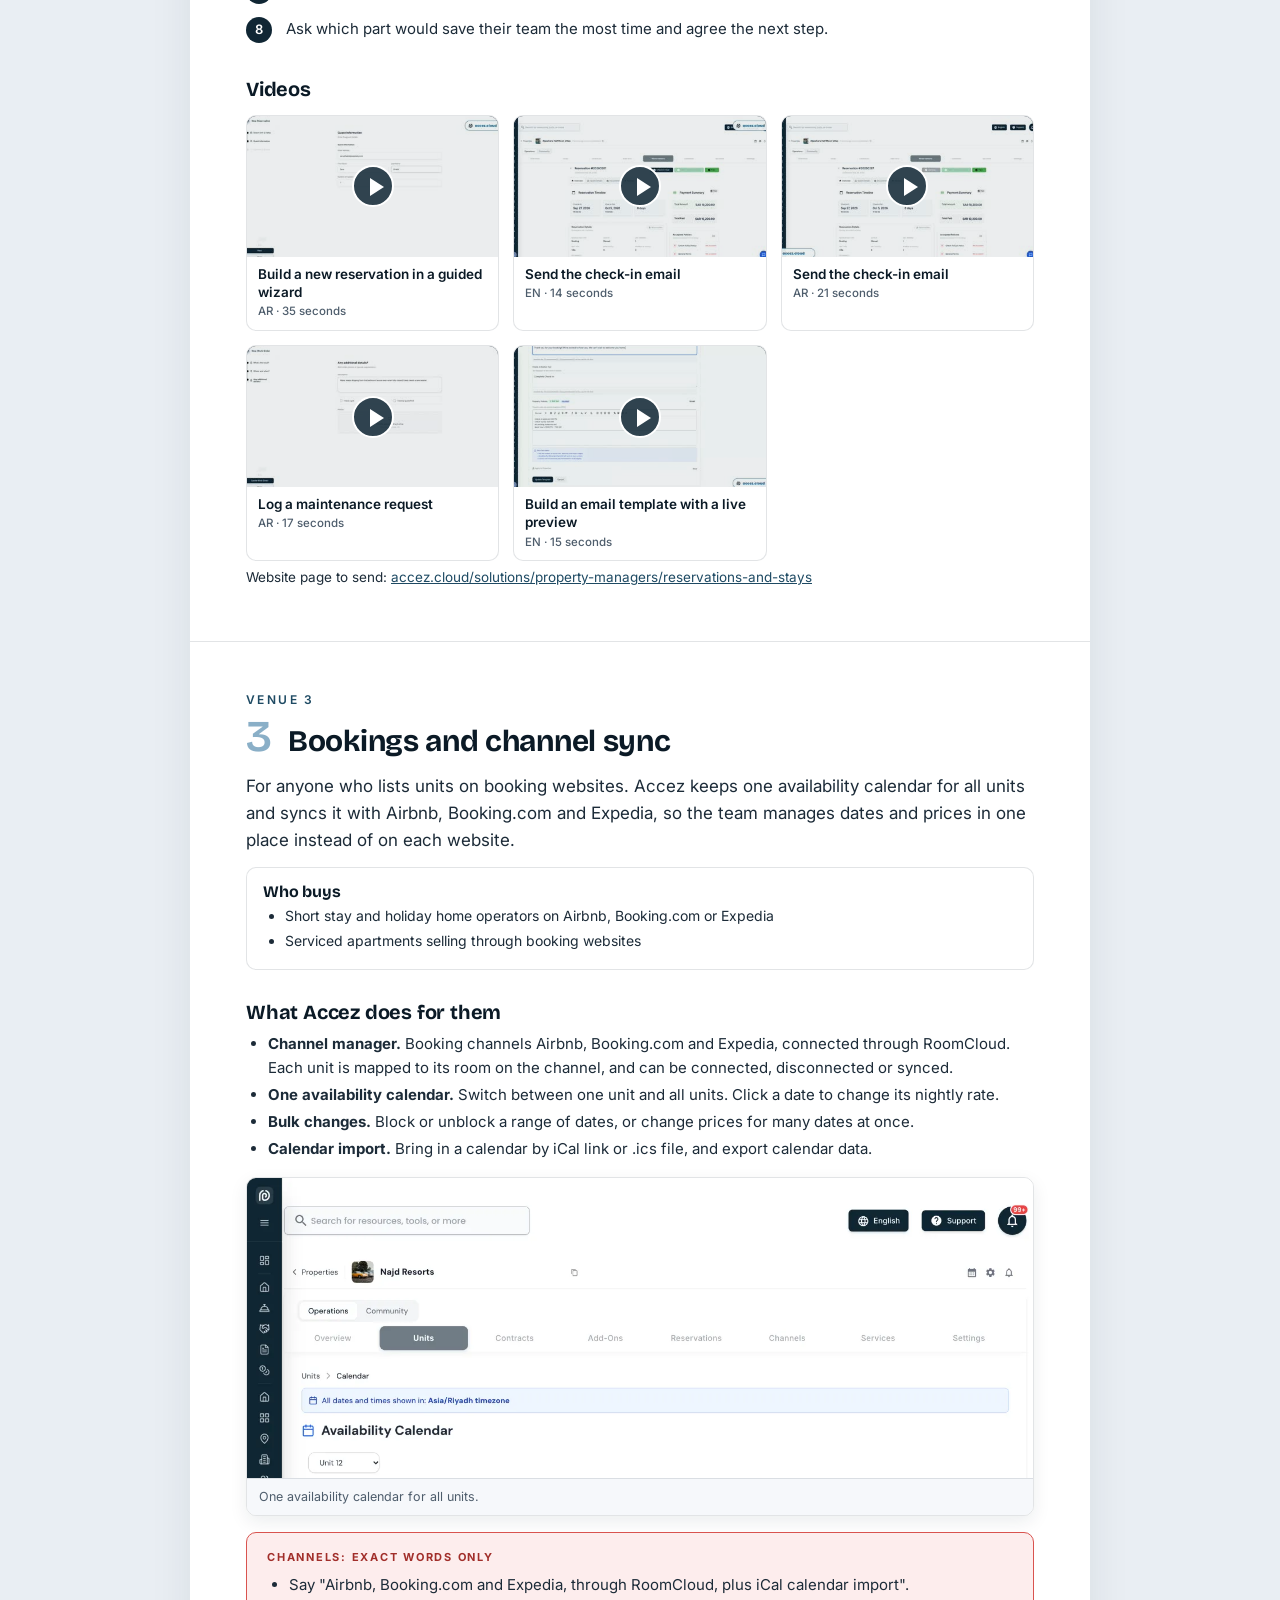
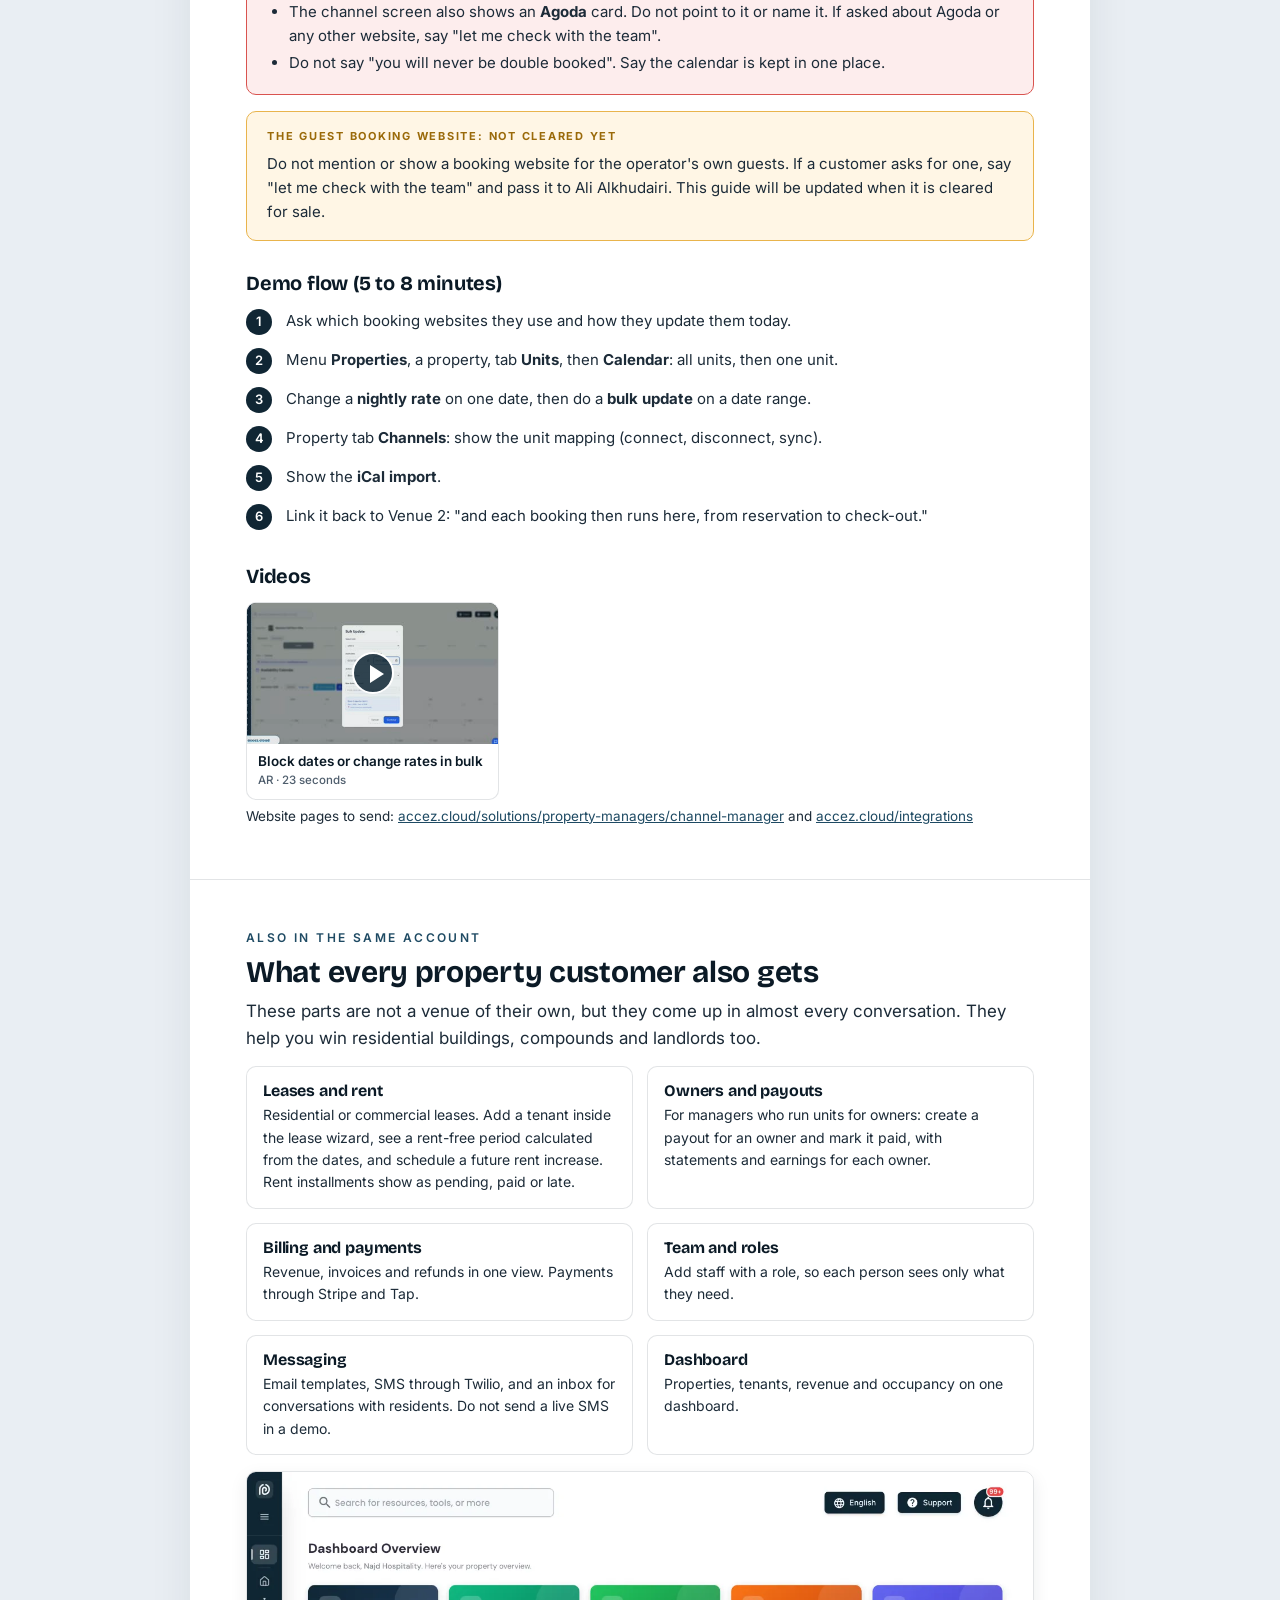
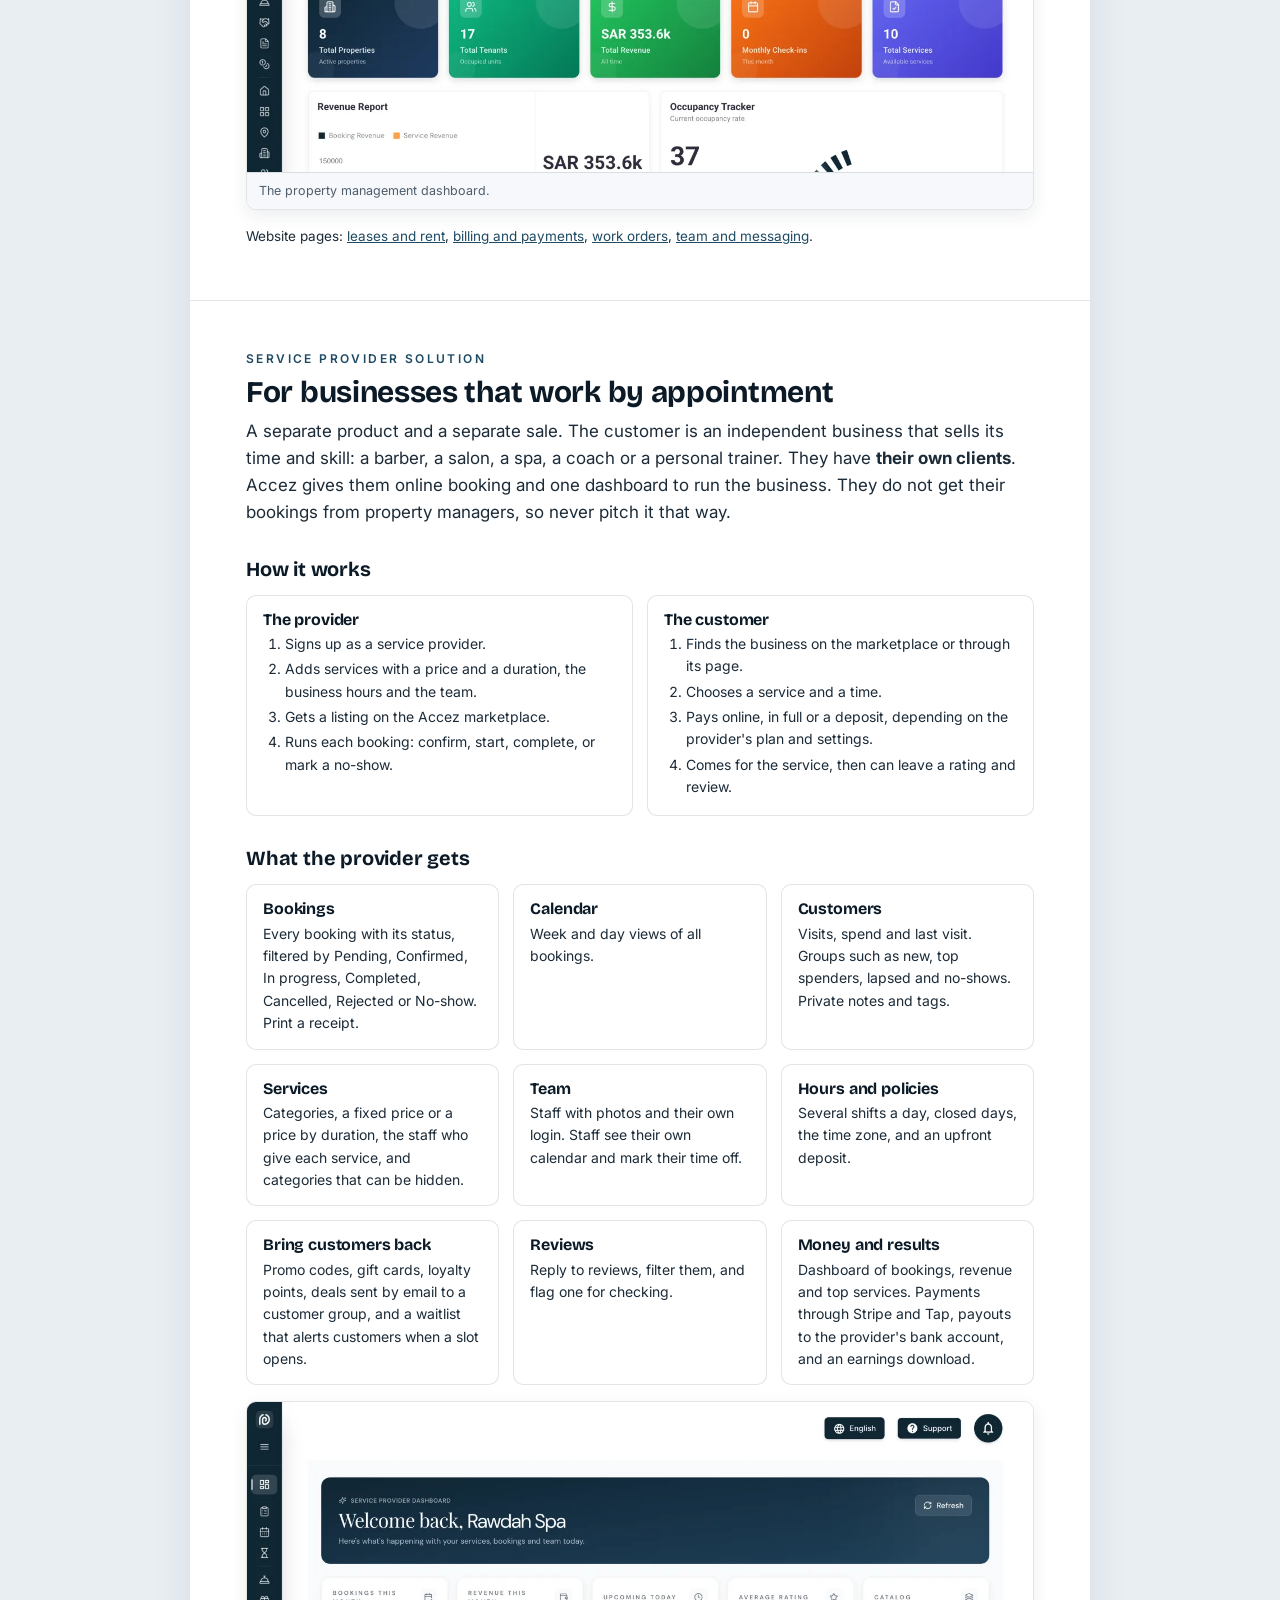
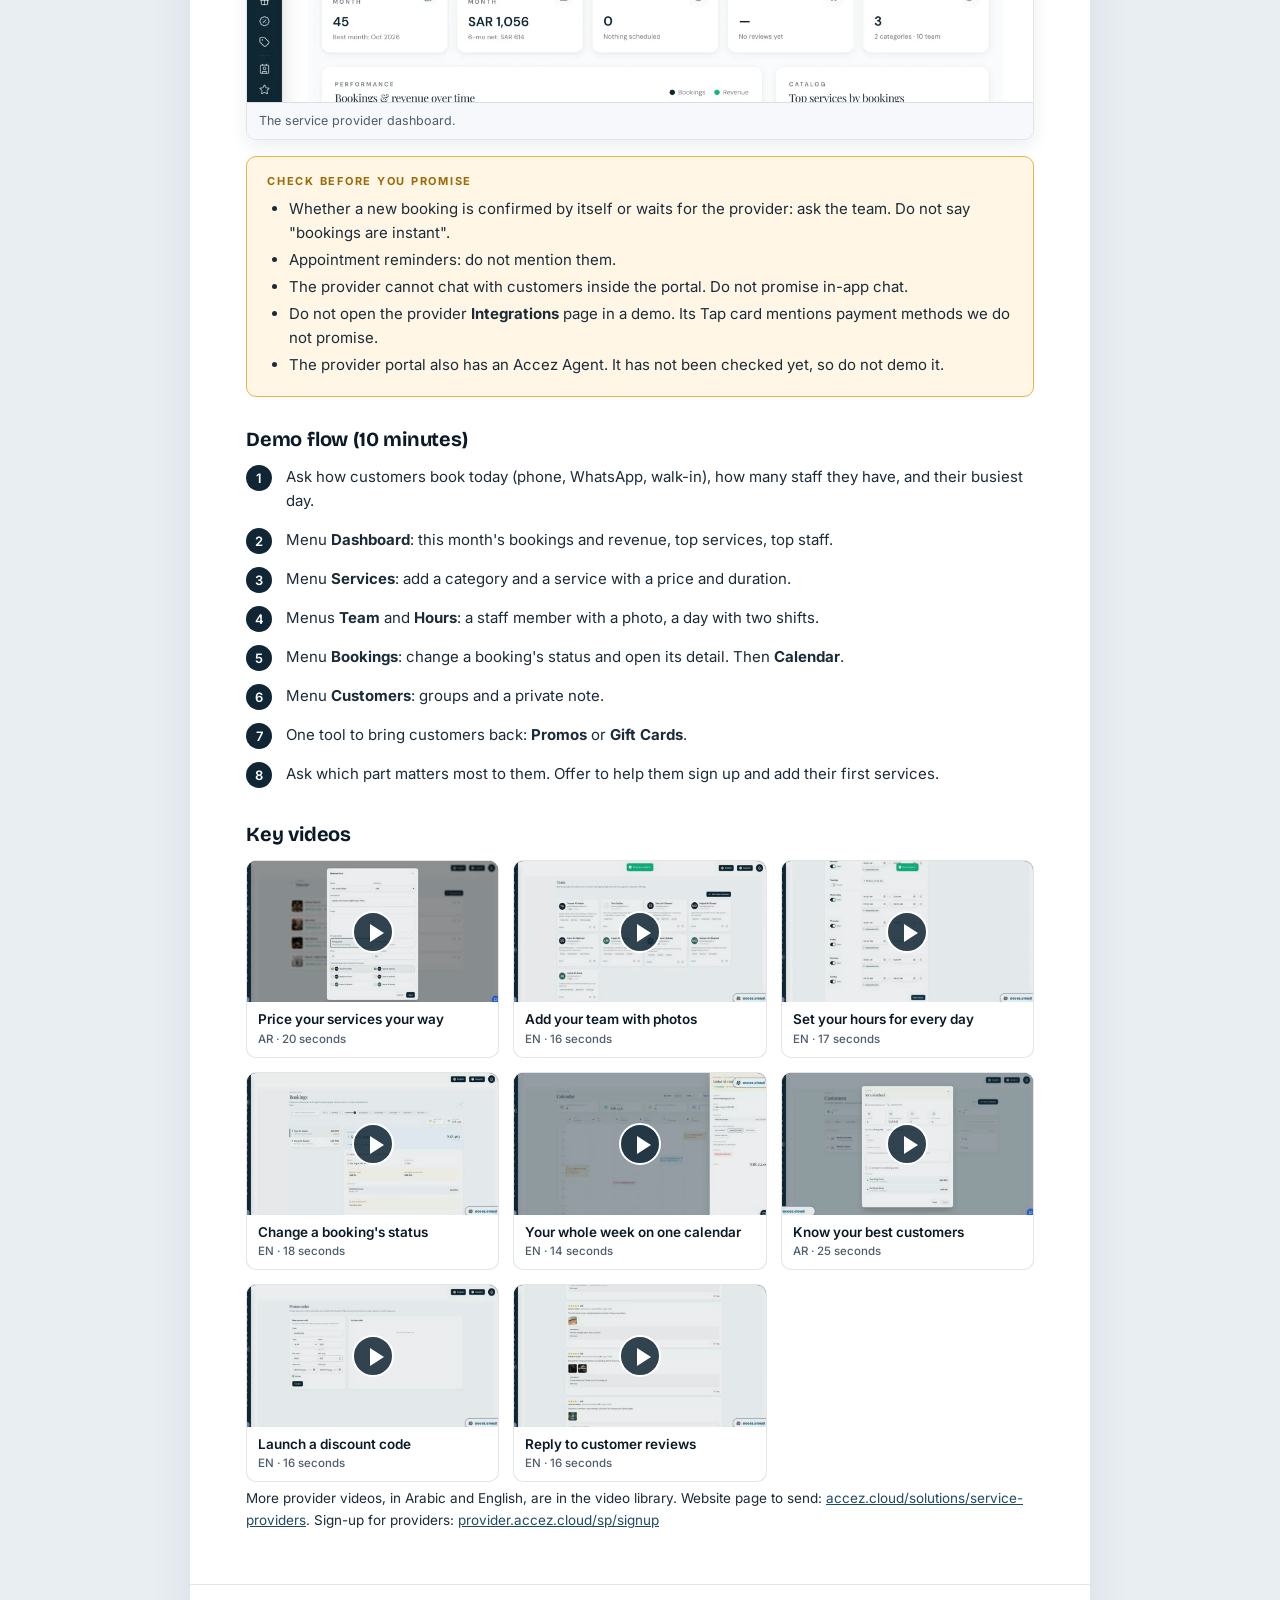
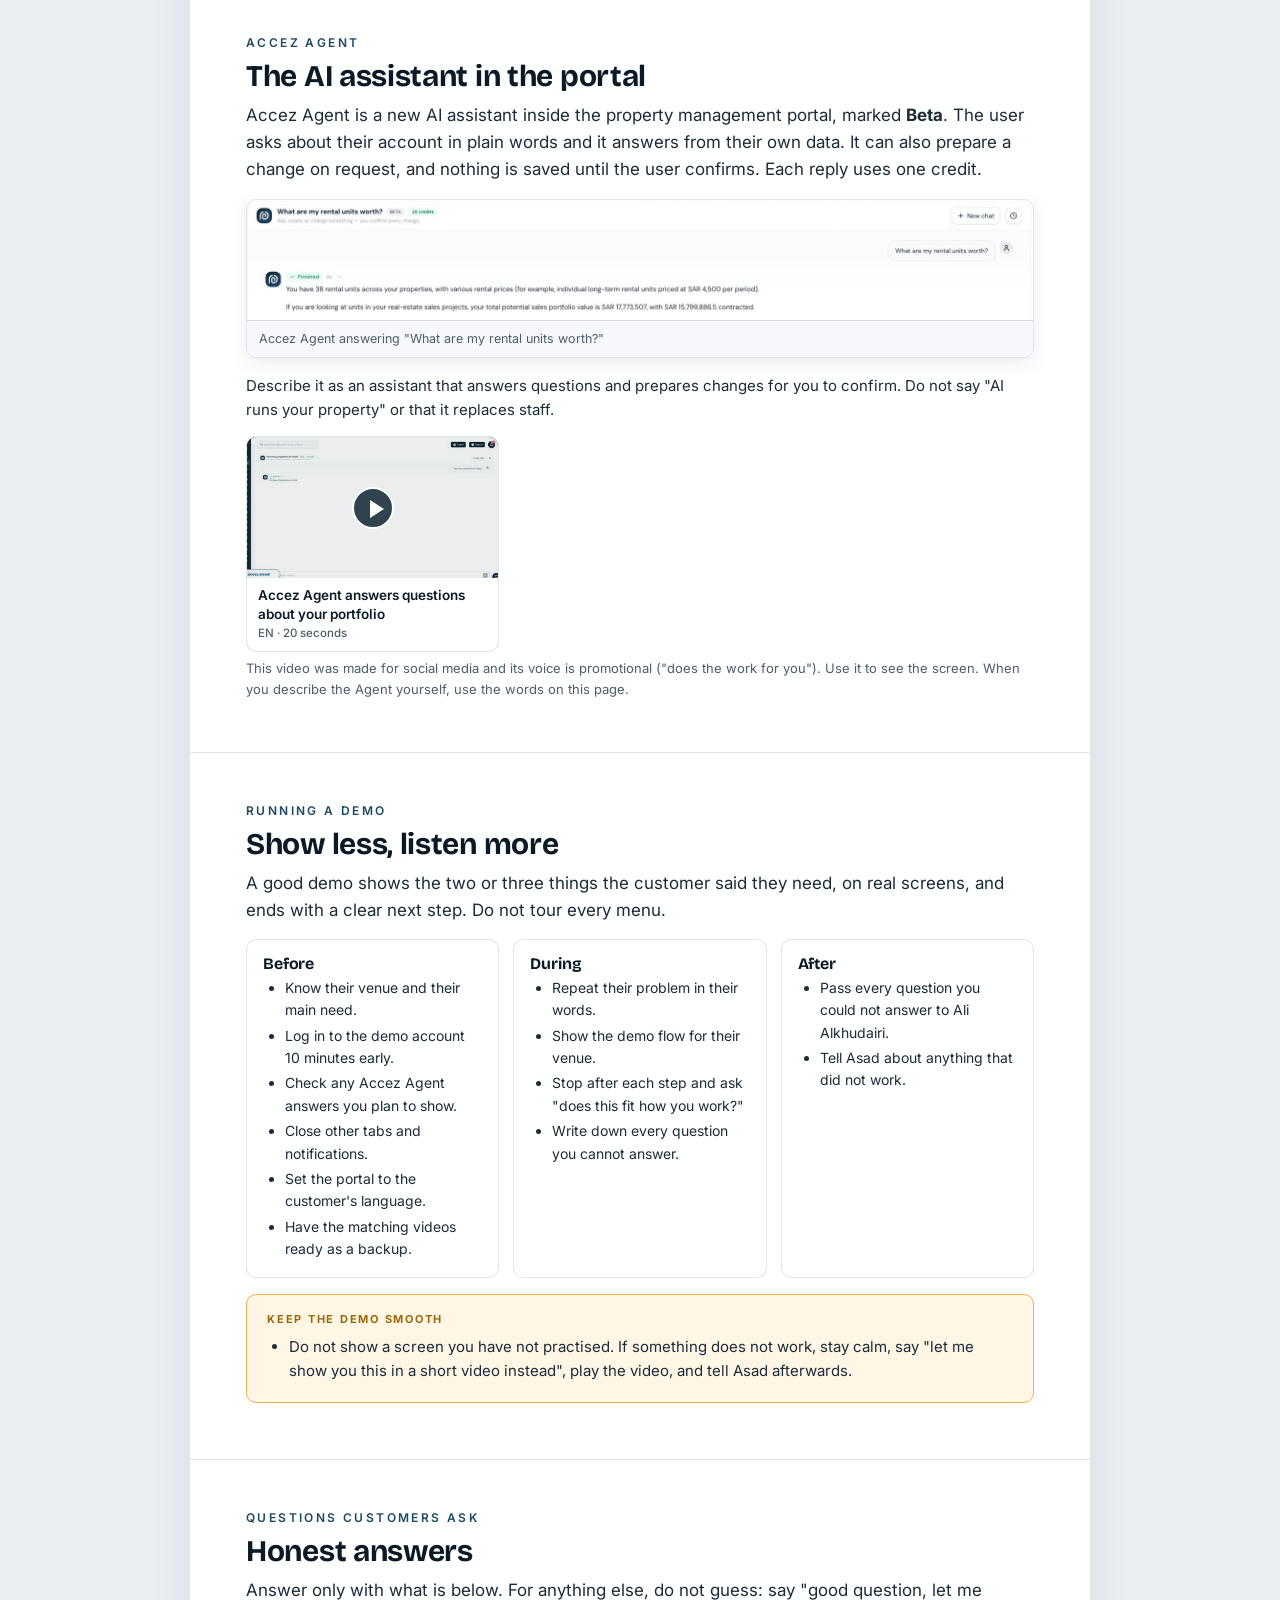
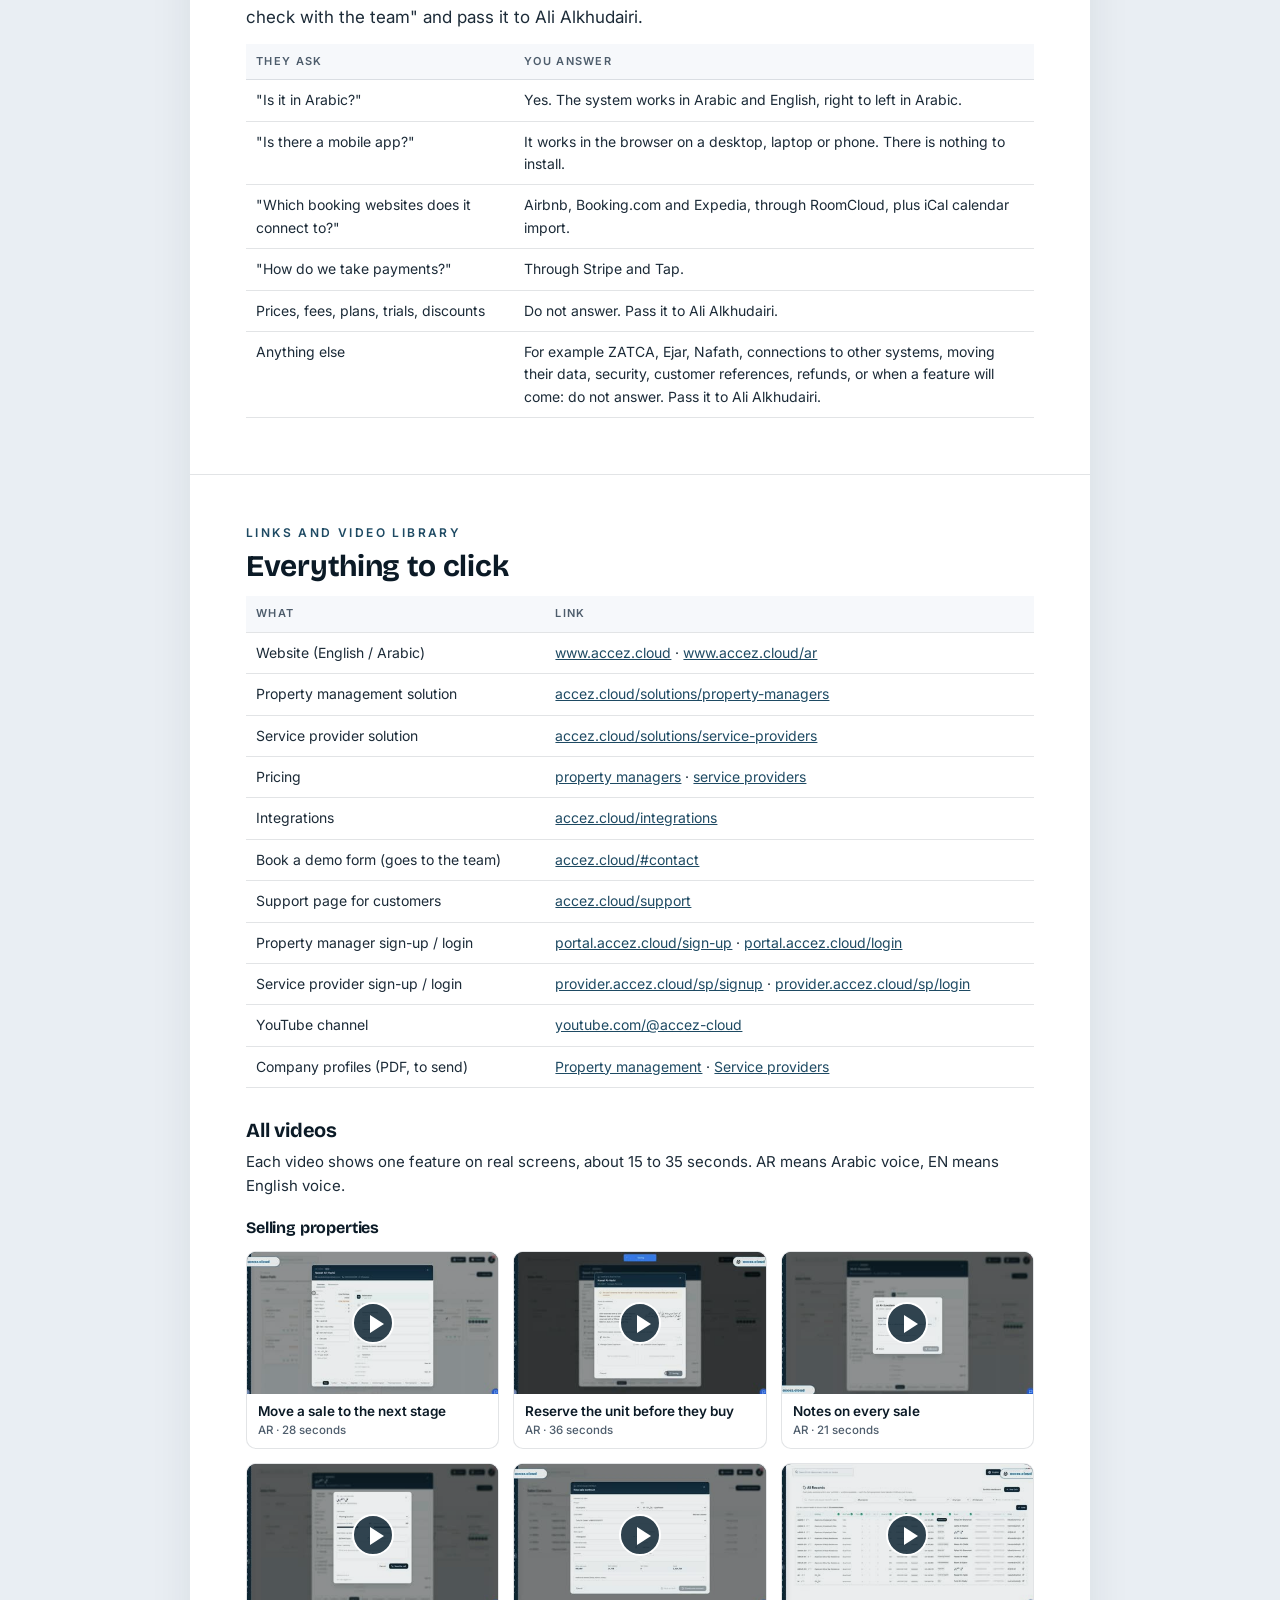
==== commit 09980dde: "Demo accounts: add the login link for each account (EN + AR) Co-Authored-By: Claude Opus 5.5 <norepl" ====
--- a/index.html
+++ b/index.html
@@ -77,9 +77,9 @@
   <h2>Log in and practise</h2>
   <p class="intro">Use these two accounts to learn the system and to run every demo. Both have full, realistic data.</p>
   <table>
-    <tr><th style="width:26%">Account</th><th style="width:22%">Use it for</th><th>Email</th><th style="width:18%">Password</th></tr>
-    <tr><td><b>Property manager demo account</b></td><td>Sales / property manager: Venues 1, 2 and 3, and Accez Agent</td><td>sales@accez.cloud</td><td>SalesDemo2026!</td></tr>
-    <tr><td><b>Service provider demo account</b><br><span style="color:var(--muted);font-size:13px">Al-Anaqah Barbershop (owner)</span></td><td>The service provider solution</td><td>alanaqah.barbershop@gmail.com</td><td>SPDemo2026!</td></tr>
+    <tr><th style="width:22%">Account</th><th style="width:20%">Use it for</th><th style="width:20%">Log in at</th><th>Email</th><th style="width:15%">Password</th></tr>
+    <tr><td><b>Property manager demo account</b></td><td>Sales / property manager: Venues 1, 2 and 3, and Accez Agent</td><td><a href="https://stage.accez.cloud/" target="_blank" rel="noopener">stage.accez.cloud</a></td><td>sales@accez.cloud</td><td style="white-space:nowrap">SalesDemo2026!</td></tr>
+    <tr><td><b>Service provider demo account</b><br><span style="color:var(--muted);font-size:13px">Al-Anaqah Barbershop (owner)</span></td><td>The service provider solution</td><td><a href="https://provider-stage.accez.cloud/login" target="_blank" rel="noopener">provider-stage.accez.cloud</a></td><td>alanaqah.barbershop@gmail.com</td><td style="white-space:nowrap">SPDemo2026!</td></tr>
   </table>
   <p style="font-size:13.5px">Never change the password of these accounts. These logins are for the Accez team only: do not share them with customers.</p>
 </section>
@@ -499,9 +499,9 @@
   <h2>سجّل الدخول وتدرّب</h2>
   <p class="intro">استخدم هذين الحسابين لتتعلم النظام ولتقدّم كل عروضك أمام العملاء. في الحسابين بيانات كاملة وواقعية.</p>
   <table>
-    <tr><th style="width:26%">الحساب</th><th style="width:24%">استخدمه في</th><th>البريد الإلكتروني</th><th style="width:18%">كلمة المرور</th></tr>
-    <tr><td><b>حساب العرض لإدارة العقارات</b></td><td>المبيعات وإدارة العقارات: المجالات 1 و2 و3، ووكيل أكسيز</td><td><span class="ltr">sales@accez.cloud</span></td><td><span class="ltr">SalesDemo2026!</span></td></tr>
-    <tr><td><b>حساب العرض لمقدمي الخدمات</b><br><span style="color:var(--muted);font-size:13px">صالون الأناقة للحلاقة (المالك)</span></td><td>حل مقدمي الخدمات</td><td><span class="ltr">alanaqah.barbershop@gmail.com</span></td><td><span class="ltr">SPDemo2026!</span></td></tr>
+    <tr><th style="width:22%">الحساب</th><th style="width:20%">استخدمه في</th><th style="width:20%">رابط الدخول</th><th>البريد الإلكتروني</th><th style="width:15%">كلمة المرور</th></tr>
+    <tr><td><b>حساب العرض لإدارة العقارات</b></td><td>المبيعات وإدارة العقارات: المجالات 1 و2 و3، ووكيل أكسيز</td><td><span class="ltr"><a href="https://stage.accez.cloud/" target="_blank" rel="noopener">stage.accez.cloud</a></span></td><td><span class="ltr">sales@accez.cloud</span></td><td><span class="ltr" style="white-space:nowrap">SalesDemo2026!</span></td></tr>
+    <tr><td><b>حساب العرض لمقدمي الخدمات</b><br><span style="color:var(--muted);font-size:13px">صالون الأناقة للحلاقة (المالك)</span></td><td>حل مقدمي الخدمات</td><td><span class="ltr"><a href="https://provider-stage.accez.cloud/login" target="_blank" rel="noopener">provider-stage.accez.cloud</a></span></td><td><span class="ltr">alanaqah.barbershop@gmail.com</span></td><td><span class="ltr" style="white-space:nowrap">SPDemo2026!</span></td></tr>
   </table>
   <p style="font-size:13.5px">لا تغيّر كلمة المرور لهذين الحسابين أبدًا. بيانات الدخول هذه لفريق أكسيز فقط، فلا تشاركها مع العملاء.</p>
 </section>
